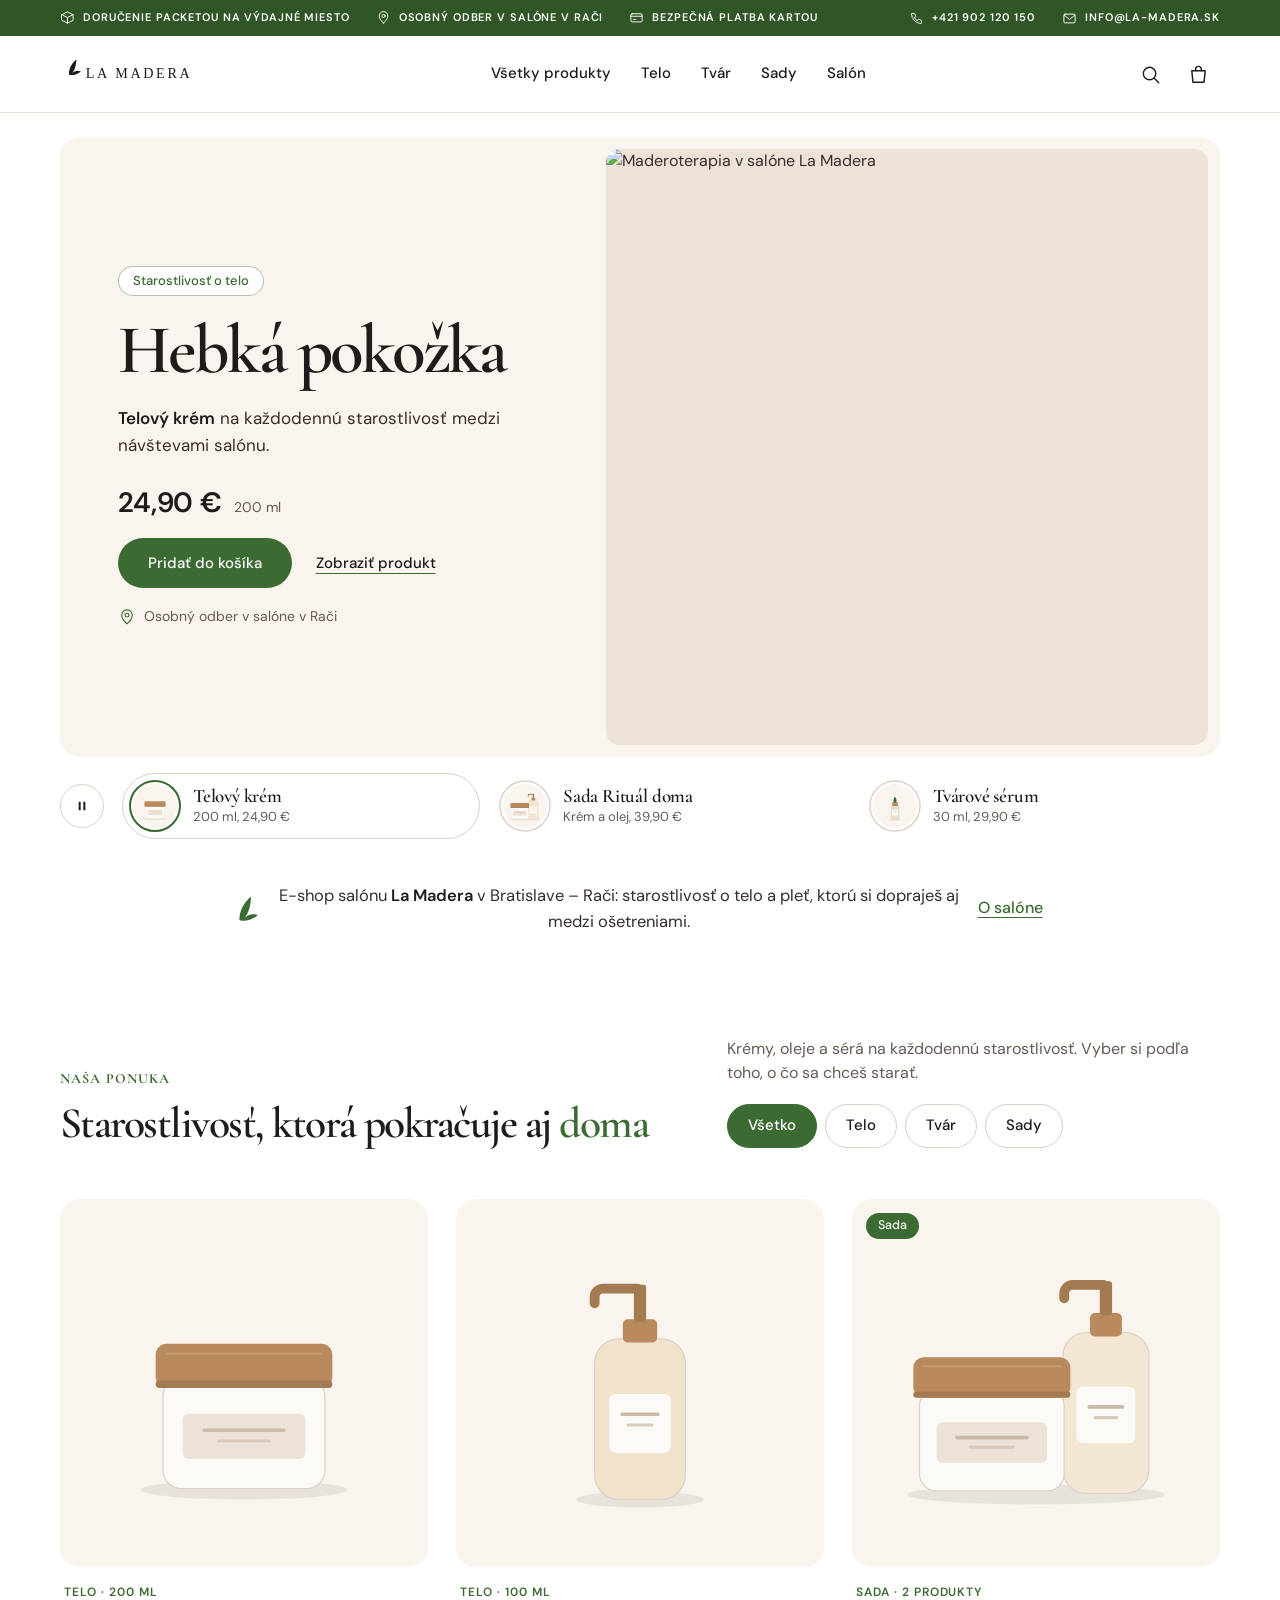
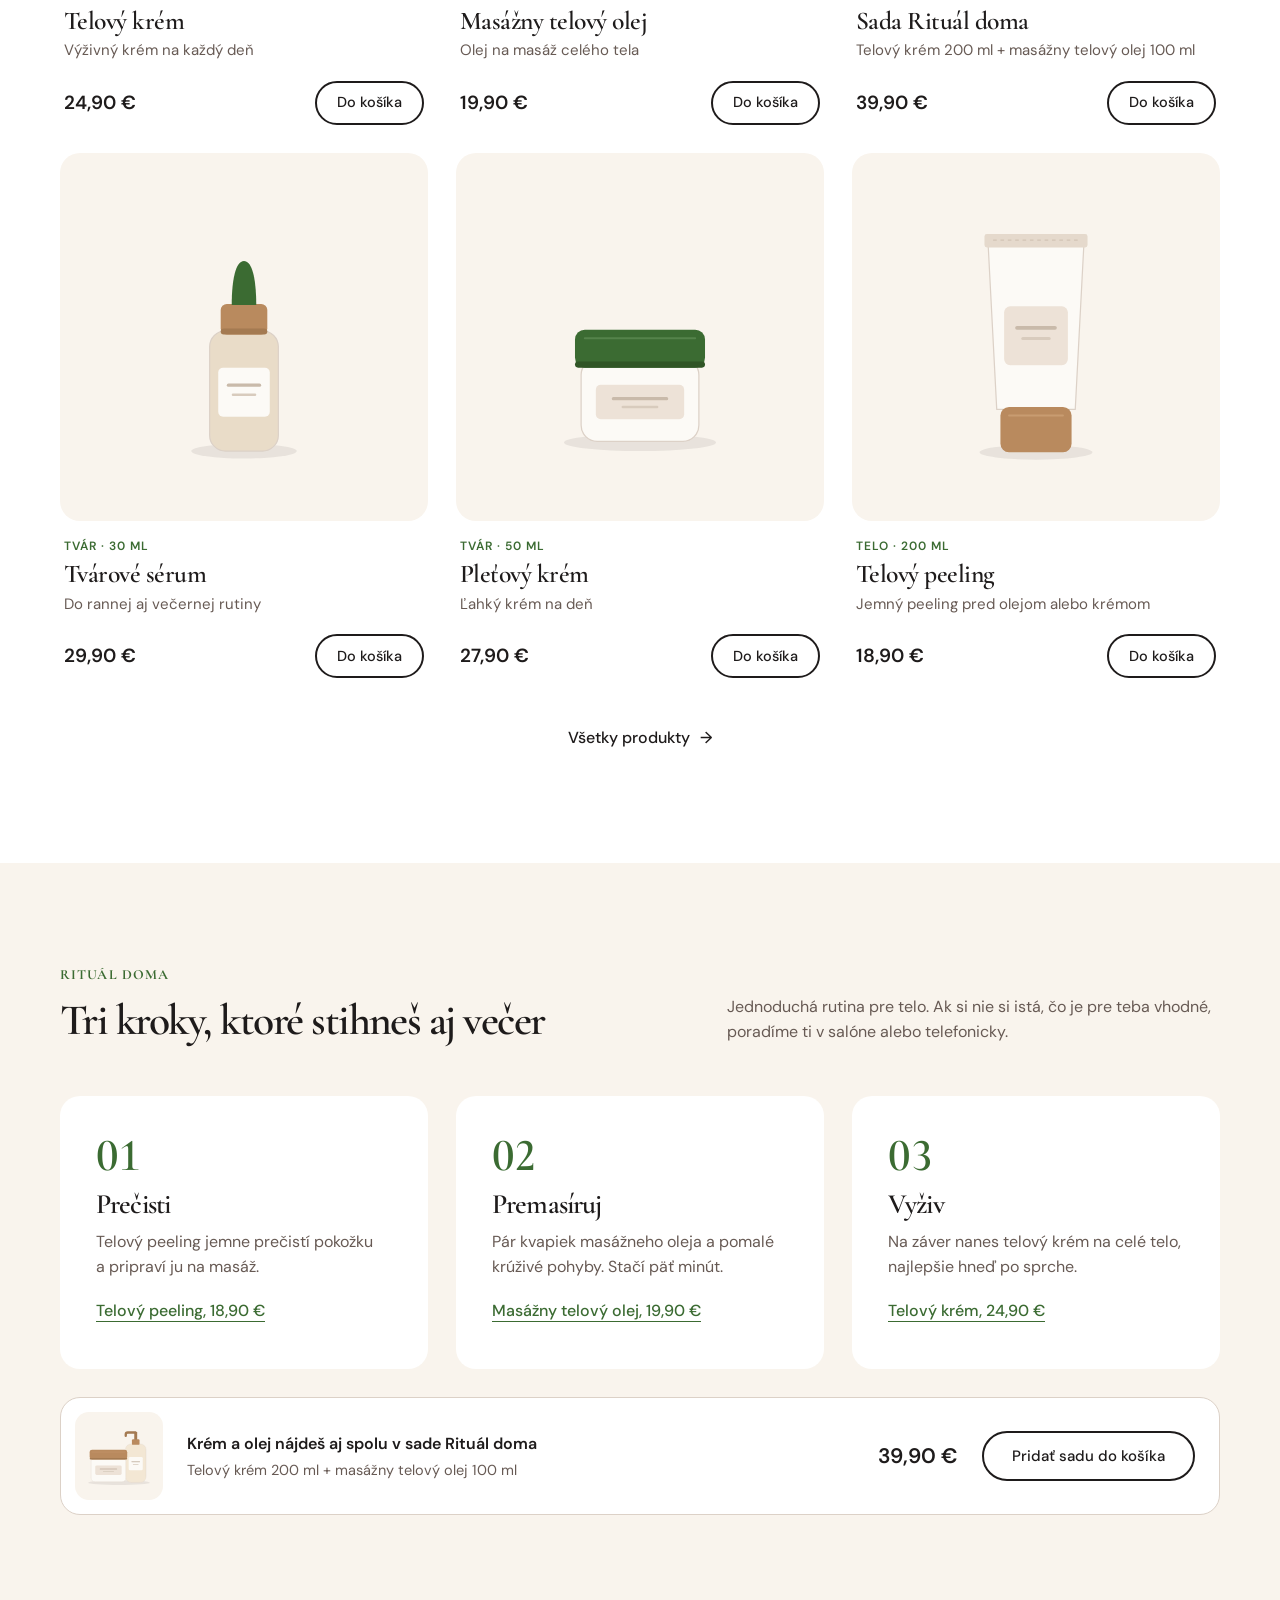
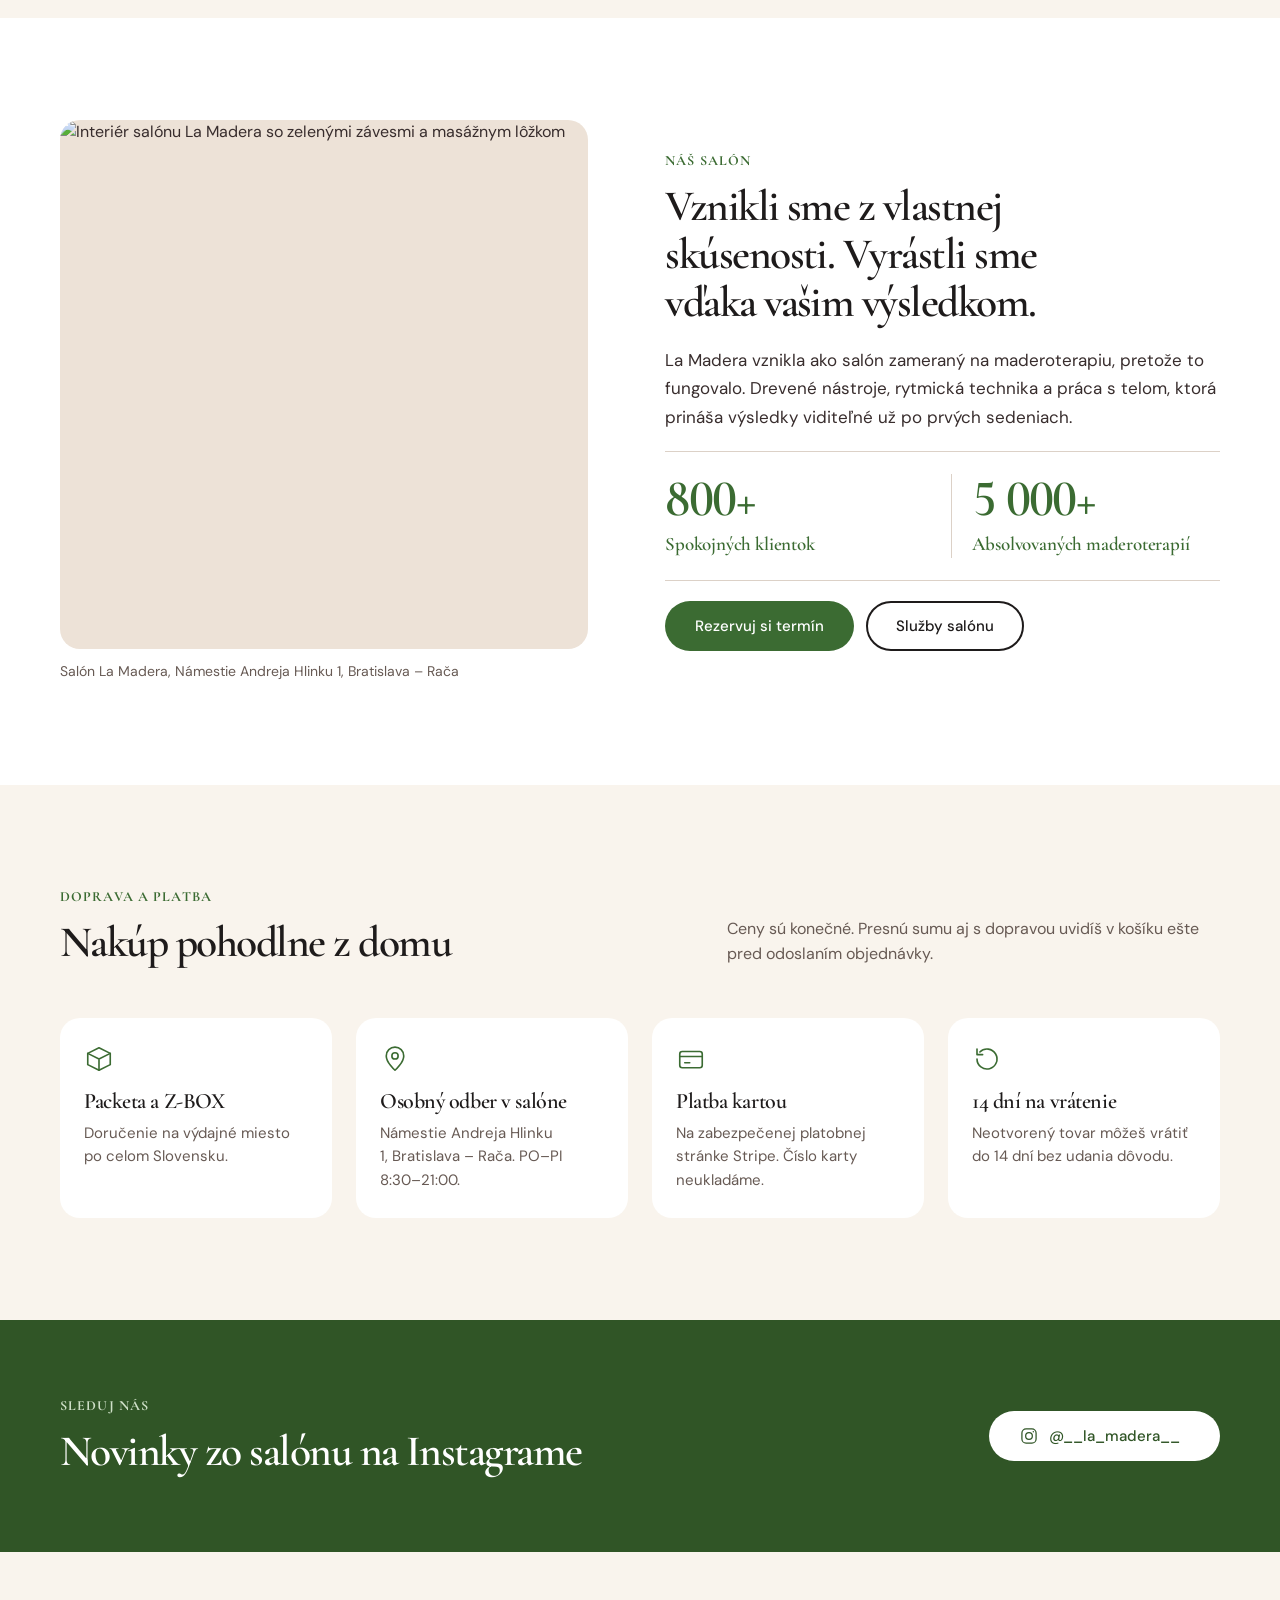
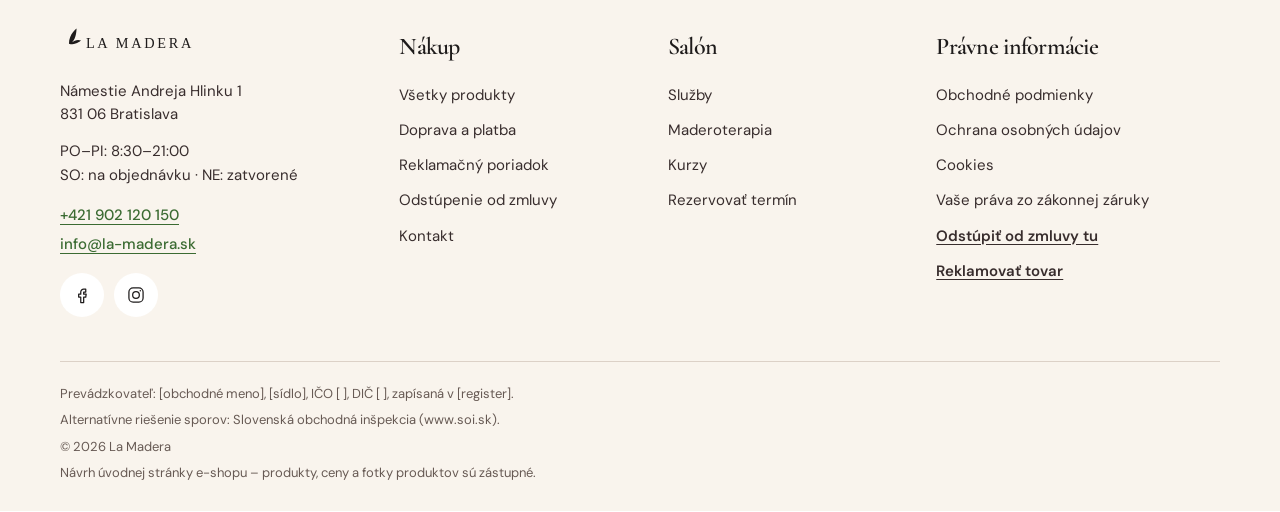
==== index.html @ 8e18f00e "Pridat homepage e-shopu (HTML/CSS/JS)" ====
<!doctype html>
<html lang="sk">
<head>
<meta charset="utf-8">
<meta name="viewport" content="width=device-width, initial-scale=1">
<meta name="robots" content="noindex, nofollow">
<title>La Madera – e-shop salónu v Bratislave – Rači</title>
<meta name="description" content="Krémy a starostlivosť o telo a pleť z e-shopu salónu La Madera v Bratislave – Rači.">
<link rel="icon" href="https://la-madera.sk/wp-content/uploads/2026/05/la-madera-favicon.svg" type="image/svg+xml">
<link rel="preconnect" href="https://fonts.googleapis.com">
<link rel="preconnect" href="https://fonts.gstatic.com" crossorigin>
<link rel="stylesheet" href="https://fonts.googleapis.com/css2?family=Cormorant+Garamond:wght@500;600;700&family=DM+Sans:opsz,wght@9..40,400;9..40,500;9..40,600&display=swap">
<link rel="stylesheet" href="assets/styles.css">
</head>
<!--
  Návrh úvodnej stránky e-shopu La Madera (Darwon, 10/2026). Statické HTML, CSS a JS, nič sa nikam neodosiela.
  Pri preklopení do Next.js (darwon-storefront, apps/lamadera) pôjde z administrácie:
  - produkty, ceny, objemy, fotky a kategórie: [data-product] = slug produktu, [data-cat] = kategória
  - kontakty, hodiny, sociálne siete a údaje predajcu v pätičke: nastavenia obchodu
  - texty a fotky slidera, pásu dôvery, rituálu a salónu: texts.ts (Texty a fotky)
  [data-note] = poznámka k neovereným údajom; pred spustením naostro ich musí potvrdiť klientka.
-->
<body>
<a class="skip" href="#obsah">Preskočiť na obsah</a>

<div class="service">
  <div class="wrap service__in">
    <ul class="service__list" aria-label="Doprava a platba" data-note="Doprava a platby podľa štandardu platformy (Packeta, osobný odber, Stripe) – potvrdiť s klientkou.">
      <li><svg viewBox="0 0 24 24" aria-hidden="true"><path d="M3 7.5 12 3l9 4.5v9L12 21l-9-4.5z"/><path d="M3 7.5 12 12l9-4.5M12 12v9"/></svg>Doručenie Packetou na výdajné miesto</li>
      <li><svg viewBox="0 0 24 24" aria-hidden="true"><path d="M12 21s-7-6.2-7-11.5a7 7 0 0 1 14 0C19 14.8 12 21 12 21z"/><circle cx="12" cy="9.5" r="2.5"/></svg>Osobný odber v salóne v Rači</li>
      <li><svg viewBox="0 0 24 24" aria-hidden="true"><rect x="3" y="6" width="18" height="13" rx="2"/><path d="M3 10h18M7 15h4"/></svg>Bezpečná platba kartou</li>
    </ul>
    <p class="service__contact">
      <a href="tel:+421902120150"><svg viewBox="0 0 24 24" aria-hidden="true"><path d="M5 4h4l2 5-2.5 1.5a11 11 0 0 0 5 5L15 13l5 2v4a1 1 0 0 1-1 1A16 16 0 0 1 4 5a1 1 0 0 1 1-1z"/></svg>+421 902 120 150</a>
      <a href="mailto:info@la-madera.sk"><svg viewBox="0 0 24 24" aria-hidden="true"><rect x="3" y="5" width="18" height="14" rx="2"/><path d="m3.5 6.5 8.5 7 8.5-7"/></svg>info@la-madera.sk</a>
    </p>
  </div>
</div>

<header class="header">
  <div class="wrap header__in">
    <button class="icon-btn menu-btn" type="button" aria-expanded="false" aria-controls="menu" data-menu-open>
      <svg viewBox="0 0 24 24" aria-hidden="true"><path d="M3 7h18M3 12h18M3 17h12"/></svg>
      <span class="sr">Menu</span>
    </button>
    <a class="logo" href="index.html" aria-label="La Madera – úvod e-shopu">
      <svg viewBox="0 0 380 70" aria-hidden="true"><path transform="translate(20 35)" d="M0,0 C0,-22 17,-34 17,-34 C17,-34 17,-12 7,-3 C12,-7 19,-10 27,-7 C27,-7 14,5 0,0 Z"/><text x="58" y="44">LA MADERA</text></svg>
    </a>
    <nav class="nav" aria-label="Hlavná navigácia">
      <a href="#kolekcia" data-goto="all">Všetky produkty</a>
      <a href="#kolekcia" data-goto="telo">Telo</a>
      <a href="#kolekcia" data-goto="tvar">Tvár</a>
      <a href="#kolekcia" data-goto="sady">Sady</a>
      <a href="#salon">Salón</a>
    </nav>
    <div class="header__tools">
      <button class="icon-btn" type="button" aria-controls="hladat" aria-expanded="false" data-search-open>
        <svg viewBox="0 0 24 24" aria-hidden="true"><circle cx="11" cy="11" r="6.5"/><path d="m16 16 4.5 4.5"/></svg>
        <span class="sr">Hľadať</span>
      </button>
      <a class="icon-btn cart-btn" href="#kosik" aria-label="Košík, 0 produktov" data-cart-link>
        <svg viewBox="0 0 24 24" aria-hidden="true"><path d="M5 8h14l-1.2 12H6.2L5 8z"/><path d="M9 8V6.5a3 3 0 0 1 6 0V8"/></svg>
        <span class="cart-count" data-cart-count hidden>0</span>
      </a>
    </div>
  </div>
</header>

<div class="drawer" id="menu" role="dialog" aria-modal="true" aria-label="Menu" hidden>
  <div class="drawer__top">
    <span class="logo logo--sm" aria-hidden="true"><svg viewBox="0 0 380 70"><path transform="translate(20 35)" d="M0,0 C0,-22 17,-34 17,-34 C17,-34 17,-12 7,-3 C12,-7 19,-10 27,-7 C27,-7 14,5 0,0 Z"/><text x="58" y="44">LA MADERA</text></svg></span>
    <button class="icon-btn" type="button" data-menu-close>
      <svg viewBox="0 0 24 24" aria-hidden="true"><path d="m6 6 12 12M18 6 6 18"/></svg>
      <span class="sr">Zavrieť menu</span>
    </button>
  </div>
  <nav aria-label="Mobilná navigácia">
    <a class="drawer__link" href="#kolekcia" data-goto="all" data-menu-close>Všetky produkty</a>
    <a class="drawer__link" href="#kolekcia" data-goto="telo" data-menu-close>Telo</a>
    <a class="drawer__link" href="#kolekcia" data-goto="tvar" data-menu-close>Tvár</a>
    <a class="drawer__link" href="#kolekcia" data-goto="sady" data-menu-close>Sady</a>
    <a class="drawer__link" href="#salon" data-menu-close>Salón La Madera</a>
    <a class="drawer__link" href="#nakup" data-menu-close>Doprava a platba</a>
  </nav>
  <p class="drawer__contact">Poradíme ti: <a class="link" href="tel:+421902120150">+421 902 120 150</a></p>
</div>

<div class="search" id="hladat" role="dialog" aria-modal="true" aria-label="Hľadať" hidden>
  <form class="wrap search__form" action="/hladat" method="get" role="search">
    <label class="sr" for="q">Hľadať produkt</label>
    <svg viewBox="0 0 24 24" aria-hidden="true"><circle cx="11" cy="11" r="6.5"/><path d="m16 16 4.5 4.5"/></svg>
    <input id="q" name="q" type="search" placeholder="Napr. telový krém" autocomplete="off" enterkeyhint="search">
    <button class="btn btn--primary" type="submit">Hľadať</button>
    <button class="icon-btn" type="button" data-search-close>
      <svg viewBox="0 0 24 24" aria-hidden="true"><path d="m6 6 12 12M18 6 6 18"/></svg>
      <span class="sr">Zavrieť vyhľadávanie</span>
    </button>
  </form>
</div>

<main id="obsah">

  <h1 class="sr">La Madera – e-shop salónu maderoterapie v Bratislave – Rači</h1>

  <!-- ÚVODNÝ SLIDER: väzba snímky na produkt z administrácie (cena, košík, odkaz); nadpis, text a fotka sa menia v Textoch a fotkách -->
  <section class="hs" aria-roledescription="carousel" aria-label="Odporúčané produkty" data-hs>
    <div class="wrap hs__wrap">
      <div class="hs__slides" aria-live="off" data-hs-slides>

        <div class="hs__slide is-active" id="hs-1" role="tabpanel" aria-roledescription="slide" aria-labelledby="hs-t1" data-hs-slide data-product="telovy-krem">
          <div class="hs__copy">
            <p class="hs__tag">Starostlivosť o telo</p>
            <h2 class="hs__title">Hebká pokožka</h2>
            <p class="hs__lead"><strong>Telový krém</strong> na každodennú starostlivosť medzi návštevami salónu.</p>
            <div class="hs__buy">
              <p class="hs__price"><span class="num">24,90&nbsp;€</span><small>200 ml</small></p>
              <button class="btn btn--primary" type="button" data-add="telovy-krem" data-name="Telový krém" data-price="24.90" data-img="assets/img/produkt-telovy-krem.svg">Pridať do košíka</button>
              <a class="hs__more" href="#kolekcia">Zobraziť produkt</a>
            </div>
            <p class="hs__note"><svg viewBox="0 0 24 24" aria-hidden="true"><path d="M12 21s-7-6.2-7-11.5a7 7 0 0 1 14 0C19 14.8 12 21 12 21z"/><circle cx="12" cy="9.5" r="2.5"/></svg>Osobný odber v salóne v Rači</p>
          </div>
          <figure class="hs__media">
            <img src="https://la-madera.sk/wp-content/uploads/2026/06/La-Madera-June-26-03-2-2-2.webp" alt="Maderoterapia v salóne La Madera" width="1920" height="1070" style="object-position:52% 50%" fetchpriority="high">
          </figure>
        </div>

        <div class="hs__slide" id="hs-2" role="tabpanel" aria-roledescription="slide" aria-labelledby="hs-t2" data-hs-slide data-product="sada-ritual-doma">
          <div class="hs__copy">
            <p class="hs__tag">Sada 2 produktov</p>
            <h2 class="hs__title">Rituál doma</h2>
            <p class="hs__lead" data-note="„Ktorú poznáš zo salónu“ platí, len ak salón tieto produkty pri ošetreniach naozaj používa – potvrdiť."><strong>Telový krém a masážny olej</strong> v&nbsp;jednej sade – starostlivosť, ktorú poznáš zo salónu.</p>
            <div class="hs__buy">
              <p class="hs__price"><span class="num">39,90&nbsp;€</span><small>krém 200 ml + olej 100 ml</small></p>
              <button class="btn btn--primary" type="button" data-add="sada-ritual-doma" data-name="Sada Rituál doma" data-price="39.90" data-img="assets/img/produkt-sada.svg">Pridať sadu do košíka</button>
              <a class="hs__more" href="#ritual">Čo je v sade</a>
            </div>
            <p class="hs__note"><svg viewBox="0 0 24 24" aria-hidden="true"><path d="M3 7.5 12 3l9 4.5v9L12 21l-9-4.5z"/><path d="M3 7.5 12 12l9-4.5M12 12v9"/></svg>Doručenie Packetou na výdajné miesto</p>
          </div>
          <figure class="hs__media">
            <img src="https://la-madera.sk/wp-content/uploads/2026/05/maderoterapia.jpg" alt="Drevené nástroje na maderoterapiu" width="830" height="500" style="object-position:30% 50%" loading="lazy">
          </figure>
        </div>

        <div class="hs__slide" id="hs-3" role="tabpanel" aria-roledescription="slide" aria-labelledby="hs-t3" data-hs-slide data-product="tvarove-serum">
          <div class="hs__copy">
            <p class="hs__tag">Starostlivosť o pleť</p>
            <h2 class="hs__title">Chvíľka pre pleť</h2>
            <p class="hs__lead"><strong>Tvárové sérum</strong> do rannej aj večernej rutiny – pokračovanie tvárových masáží doma.</p>
            <div class="hs__buy">
              <p class="hs__price"><span class="num">29,90&nbsp;€</span><small>30 ml</small></p>
              <button class="btn btn--primary" type="button" data-add="tvarove-serum" data-name="Tvárové sérum" data-price="29.90" data-img="assets/img/produkt-serum.svg">Pridať do košíka</button>
              <a class="hs__more" href="#kolekcia">Zobraziť produkt</a>
            </div>
            <p class="hs__note"><svg viewBox="0 0 24 24" aria-hidden="true"><path d="M12 21s-7-6.2-7-11.5a7 7 0 0 1 14 0C19 14.8 12 21 12 21z"/><circle cx="12" cy="9.5" r="2.5"/></svg>Osobný odber v salóne v Rači</p>
          </div>
          <figure class="hs__media">
            <img src="https://la-madera.sk/wp-content/uploads/2026/05/tvarove.jpg" alt="Tvárová masáž v salóne La Madera" width="830" height="500" style="object-position:62% 28%" loading="lazy">
          </figure>
        </div>

      </div>

      <div class="hs__bar">
        <button class="hs__toggle" type="button" aria-label="Pozastaviť prepínanie" data-hs-toggle>
          <svg class="i-pause" viewBox="0 0 24 24" aria-hidden="true"><rect x="7" y="5.5" width="3" height="13" rx=".6"/><rect x="14" y="5.5" width="3" height="13" rx=".6"/></svg>
          <svg class="i-play" viewBox="0 0 24 24" aria-hidden="true"><path d="M8 5.5v13l10.5-6.5z"/></svg>
        </button>
        <div class="hs__tabs" role="tablist" aria-label="Vyber produkt">
          <button class="hs__tab" id="hs-t1" role="tab" type="button" aria-controls="hs-1" aria-selected="true" data-hs-tab>
            <span class="hs__ring"><img src="assets/img/produkt-telovy-krem.svg" alt="" width="600" height="600"><svg viewBox="0 0 52 52" aria-hidden="true"><circle class="t" cx="26" cy="26" r="25"/><circle class="p" cx="26" cy="26" r="25" pathLength="100"/></svg></span>
            <span class="hs__tname">Telový krém</span>
            <span class="hs__tmeta">200 ml, 24,90&nbsp;€</span>
          </button>
          <button class="hs__tab" id="hs-t2" role="tab" type="button" aria-controls="hs-2" aria-selected="false" tabindex="-1" data-hs-tab>
            <span class="hs__ring"><img src="assets/img/produkt-sada.svg" alt="" width="600" height="600"><svg viewBox="0 0 52 52" aria-hidden="true"><circle class="t" cx="26" cy="26" r="25"/><circle class="p" cx="26" cy="26" r="25" pathLength="100"/></svg></span>
            <span class="hs__tname">Sada Rituál doma</span>
            <span class="hs__tmeta">Krém a olej, 39,90&nbsp;€</span>
          </button>
          <button class="hs__tab" id="hs-t3" role="tab" type="button" aria-controls="hs-3" aria-selected="false" tabindex="-1" data-hs-tab>
            <span class="hs__ring"><img src="assets/img/produkt-serum.svg" alt="" width="600" height="600"><svg viewBox="0 0 52 52" aria-hidden="true"><circle class="t" cx="26" cy="26" r="25"/><circle class="p" cx="26" cy="26" r="25" pathLength="100"/></svg></span>
            <span class="hs__tname">Tvárové sérum</span>
            <span class="hs__tmeta">30 ml, 29,90&nbsp;€</span>
          </button>
        </div>
      </div>
    </div>
  </section>

  <!-- PÁS DÔVERY -->
  <section class="trust" aria-label="Kto stojí za e-shopom">
    <div class="wrap trust__in">
      <svg class="trust__leaf" viewBox="-2 -38 32 44" aria-hidden="true"><path d="M0,0 C0,-22 17,-34 17,-34 C17,-34 17,-12 7,-3 C12,-7 19,-10 27,-7 C27,-7 14,5 0,0 Z"/></svg>
      <p>E-shop salónu <strong>La Madera</strong> v&nbsp;Bratislave – Rači: starostlivosť o&nbsp;telo a&nbsp;pleť, ktorú si dopraješ aj medzi ošetreniami.</p>
      <a class="link" href="#salon">O salóne</a>
    </div>
  </section>

  <!-- PONUKA: produkty z administrácie (do 30 produktov všetky naraz), čipy filtrujú ten istý zoznam -->
  <section class="section" id="kolekcia" aria-labelledby="kolekcia-h">
    <div class="wrap">
      <div class="section__head">
        <div>
          <p class="eyebrow">Naša ponuka</p>
          <h2 class="h2" id="kolekcia-h">Starostlivosť, ktorá pokračuje aj&nbsp;<span class="accent">doma</span></h2>
        </div>
        <div class="section__aside">
          <p class="muted">Krémy, oleje a&nbsp;sérá na každodennú starostlivosť. Vyber si podľa toho, o&nbsp;čo sa chceš starať.</p>
          <div class="chips" role="group" aria-label="Zobraziť produkty">
            <button type="button" aria-pressed="true" data-chip="all">Všetko</button>
            <button type="button" aria-pressed="false" data-chip="telo">Telo</button>
            <button type="button" aria-pressed="false" data-chip="tvar">Tvár</button>
            <button type="button" aria-pressed="false" data-chip="sady">Sady</button>
          </div>
        </div>
      </div>

      <ul class="shelf" data-note="Všetky produkty, objemy, ceny a fotky sú zástupné – nahradia sa produktmi z administrácie.">
        <li class="pcard" data-cat="telo" data-product="telovy-krem">
          <div class="pcard__img"><img src="assets/img/produkt-telovy-krem.svg" alt="" width="600" height="600" loading="lazy"></div>
          <div class="pcard__body">
            <p class="pcard__cat">Telo · 200 ml</p>
            <h3 class="pcard__name"><a class="pcard__link" href="#kolekcia">Telový krém</a></h3>
            <p class="pcard__type">Výživný krém na každý deň</p>
            <div class="pcard__foot">
              <p class="pcard__price num">24,90&nbsp;€</p>
              <button class="pcard__add" type="button" data-add="telovy-krem" data-name="Telový krém" data-price="24.90" data-img="assets/img/produkt-telovy-krem.svg">Do košíka<span class="sr">: Telový krém</span></button>
            </div>
          </div>
        </li>
        <li class="pcard" data-cat="telo" data-product="masazny-olej">
          <div class="pcard__img"><img src="assets/img/produkt-olej.svg" alt="" width="600" height="600" loading="lazy"></div>
          <div class="pcard__body">
            <p class="pcard__cat">Telo · 100 ml</p>
            <h3 class="pcard__name"><a class="pcard__link" href="#kolekcia">Masážny telový olej</a></h3>
            <p class="pcard__type">Olej na masáž celého tela</p>
            <div class="pcard__foot">
              <p class="pcard__price num">19,90&nbsp;€</p>
              <button class="pcard__add" type="button" data-add="masazny-olej" data-name="Masážny telový olej" data-price="19.90" data-img="assets/img/produkt-olej.svg">Do košíka<span class="sr">: Masážny telový olej</span></button>
            </div>
          </div>
        </li>
        <li class="pcard" data-cat="sady" data-product="sada-ritual-doma">
          <span class="pcard__tag">Sada</span>
          <div class="pcard__img"><img src="assets/img/produkt-sada.svg" alt="" width="600" height="600" loading="lazy"></div>
          <div class="pcard__body">
            <p class="pcard__cat">Sada · 2 produkty</p>
            <h3 class="pcard__name"><a class="pcard__link" href="#ritual">Sada Rituál doma</a></h3>
            <p class="pcard__type">Telový krém 200 ml + masážny telový olej 100 ml</p>
            <div class="pcard__foot">
              <p class="pcard__price num">39,90&nbsp;€</p>
              <button class="pcard__add" type="button" data-add="sada-ritual-doma" data-name="Sada Rituál doma" data-price="39.90" data-img="assets/img/produkt-sada.svg">Do košíka<span class="sr">: Sada Rituál doma</span></button>
            </div>
          </div>
        </li>
        <li class="pcard" data-cat="tvar" data-product="tvarove-serum">
          <div class="pcard__img"><img src="assets/img/produkt-serum.svg" alt="" width="600" height="600" loading="lazy"></div>
          <div class="pcard__body">
            <p class="pcard__cat">Tvár · 30 ml</p>
            <h3 class="pcard__name"><a class="pcard__link" href="#kolekcia">Tvárové sérum</a></h3>
            <p class="pcard__type">Do rannej aj večernej rutiny</p>
            <div class="pcard__foot">
              <p class="pcard__price num">29,90&nbsp;€</p>
              <button class="pcard__add" type="button" data-add="tvarove-serum" data-name="Tvárové sérum" data-price="29.90" data-img="assets/img/produkt-serum.svg">Do košíka<span class="sr">: Tvárové sérum</span></button>
            </div>
          </div>
        </li>
        <li class="pcard" data-cat="tvar" data-product="pletovy-krem">
          <div class="pcard__img"><img src="assets/img/produkt-pletovy-krem.svg" alt="" width="600" height="600" loading="lazy"></div>
          <div class="pcard__body">
            <p class="pcard__cat">Tvár · 50 ml</p>
            <h3 class="pcard__name"><a class="pcard__link" href="#kolekcia">Pleťový krém</a></h3>
            <p class="pcard__type">Ľahký krém na deň</p>
            <div class="pcard__foot">
              <p class="pcard__price num">27,90&nbsp;€</p>
              <button class="pcard__add" type="button" data-add="pletovy-krem" data-name="Pleťový krém" data-price="27.90" data-img="assets/img/produkt-pletovy-krem.svg">Do košíka<span class="sr">: Pleťový krém</span></button>
            </div>
          </div>
        </li>
        <li class="pcard" data-cat="telo" data-product="telovy-peeling">
          <div class="pcard__img"><img src="assets/img/produkt-peeling.svg" alt="" width="600" height="600" loading="lazy"></div>
          <div class="pcard__body">
            <p class="pcard__cat">Telo · 200 ml</p>
            <h3 class="pcard__name"><a class="pcard__link" href="#kolekcia">Telový peeling</a></h3>
            <p class="pcard__type">Jemný peeling pred olejom alebo krémom</p>
            <div class="pcard__foot">
              <p class="pcard__price num">18,90&nbsp;€</p>
              <button class="pcard__add" type="button" data-add="telovy-peeling" data-name="Telový peeling" data-price="18.90" data-img="assets/img/produkt-peeling.svg">Do košíka<span class="sr">: Telový peeling</span></button>
            </div>
          </div>
        </li>
      </ul>
      <p class="sr" role="status" data-chip-status></p>

      <p class="shelf__all"><a class="arrow-link" href="#kolekcia" data-goto="all">Všetky produkty <span aria-hidden="true">→</span></a></p>
    </div>
  </section>

  <!-- RITUÁL DOMA: logika rutiny pre cross-sell (UX pravidlá §11) -->
  <section class="section section--cream" id="ritual" aria-labelledby="ritual-h">
    <div class="wrap">
      <div class="section__head">
        <div>
          <p class="eyebrow">Rituál doma</p>
          <h2 class="h2" id="ritual-h">Tri kroky, ktoré stihneš aj&nbsp;večer</h2>
        </div>
        <p class="muted section__aside" data-note="Postup je všeobecný návrh – znenie a poradie potvrdí salón.">Jednoduchá rutina pre telo. Ak si nie si istá, čo je pre teba vhodné, poradíme ti v&nbsp;salóne alebo telefonicky.</p>
      </div>
      <ol class="steps">
        <li class="step">
          <span class="step__n num" aria-hidden="true">01</span>
          <h3 class="step__title">Prečisti</h3>
          <p>Telový peeling jemne prečistí pokožku a&nbsp;pripraví ju na masáž.</p>
          <a class="step__link" href="#kolekcia" data-goto="telo">Telový peeling, 18,90&nbsp;€</a>
        </li>
        <li class="step">
          <span class="step__n num" aria-hidden="true">02</span>
          <h3 class="step__title">Premasíruj</h3>
          <p>Pár kvapiek masážneho oleja a&nbsp;pomalé krúživé pohyby. Stačí päť minút.</p>
          <a class="step__link" href="#kolekcia" data-goto="telo">Masážny telový olej, 19,90&nbsp;€</a>
        </li>
        <li class="step">
          <span class="step__n num" aria-hidden="true">03</span>
          <h3 class="step__title">Vyživ</h3>
          <p>Na záver nanes telový krém na celé telo, najlepšie hneď po sprche.</p>
          <a class="step__link" href="#kolekcia" data-goto="telo">Telový krém, 24,90&nbsp;€</a>
        </li>
      </ol>
      <div class="bundle">
        <img src="assets/img/produkt-sada.svg" alt="" width="600" height="600" loading="lazy">
        <p><strong>Krém a&nbsp;olej nájdeš aj spolu v&nbsp;sade Rituál doma</strong><span class="muted">Telový krém 200 ml + masážny telový olej 100 ml</span></p>
        <p class="bundle__price num">39,90&nbsp;€</p>
        <button class="btn btn--outline" type="button" data-add="sada-ritual-doma" data-name="Sada Rituál doma" data-price="39.90" data-img="assets/img/produkt-sada.svg">Pridať sadu do košíka</button>
      </div>
    </div>
  </section>

  <!-- SALÓN: skutočné fotky a texty z la-madera.sk -->
  <section class="section" id="salon" aria-labelledby="salon-h">
    <div class="wrap salon">
      <figure class="salon__img">
        <img src="https://la-madera.sk/wp-content/uploads/2026/06/La-Madera-June-26-09-2-2.webp" alt="Interiér salónu La Madera so zelenými závesmi a masážnym lôžkom" width="800" height="800" loading="lazy">
        <figcaption>Salón La Madera, Námestie Andreja Hlinku 1, Bratislava – Rača</figcaption>
      </figure>
      <div class="salon__txt">
        <p class="eyebrow">Náš salón</p>
        <h2 class="h2" id="salon-h">Vznikli sme z&nbsp;vlastnej skúsenosti. Vyrástli sme vďaka vašim výsledkom.</h2>
        <p class="lead">La Madera vznikla ako salón zameraný na maderoterapiu, pretože to fungovalo. Drevené nástroje, rytmická technika a&nbsp;práca s&nbsp;telom, ktorá prináša výsledky viditeľné už po prvých sedeniach.</p>
        <dl class="stats" data-note="Čísla z la-madera.sk (10/2026) – pred spustením potvrdiť.">
          <div><dt>Spokojných klientok</dt><dd class="num">800+</dd></div>
          <div><dt>Absolvovaných maderoterapií</dt><dd class="num">5&nbsp;000+</dd></div>
        </dl>
        <div class="salon__cta">
          <a class="btn btn--primary" href="https://services.bookio.com/la-madera/widget?lang=sk" rel="noopener" target="_blank">Rezervuj si termín<span class="sr"> (otvorí sa v novom okne)</span></a>
          <a class="btn btn--outline" href="https://la-madera.sk/sluzby">Služby salónu</a>
        </div>
      </div>
    </div>
  </section>

  <!-- DOPRAVA A PLATBA: spôsoby a ceny v košíku a pokladni idú z administrácie -->
  <section class="section section--cream" id="nakup" aria-labelledby="nakup-h">
    <div class="wrap">
      <div class="section__head">
        <div>
          <p class="eyebrow">Doprava a platba</p>
          <h2 class="h2" id="nakup-h">Nakúp pohodlne z&nbsp;domu</h2>
        </div>
        <p class="muted section__aside">Ceny sú konečné. Presnú sumu aj s&nbsp;dopravou uvidíš v&nbsp;košíku ešte pred odoslaním objednávky.</p>
      </div>
      <ul class="buyinfo" data-note="Spôsoby dopravy a platby potvrdiť s klientkou; ceny dopravy doplniť z administrácie.">
        <li>
          <svg viewBox="0 0 24 24" aria-hidden="true"><path d="M3 7.5 12 3l9 4.5v9L12 21l-9-4.5z"/><path d="M3 7.5 12 12l9-4.5M12 12v9"/></svg>
          <strong>Packeta a&nbsp;Z-BOX</strong>
          <span>Doručenie na výdajné miesto po celom Slovensku.</span>
        </li>
        <li>
          <svg viewBox="0 0 24 24" aria-hidden="true"><path d="M12 21s-7-6.2-7-11.5a7 7 0 0 1 14 0C19 14.8 12 21 12 21z"/><circle cx="12" cy="9.5" r="2.5"/></svg>
          <strong>Osobný odber v&nbsp;salóne</strong>
          <span>Námestie Andreja Hlinku 1, Bratislava – Rača. PO–PI 8:30–21:00.</span>
        </li>
        <li>
          <svg viewBox="0 0 24 24" aria-hidden="true"><rect x="3" y="6" width="18" height="13" rx="2"/><path d="M3 10h18M7 15h4"/></svg>
          <strong>Platba kartou</strong>
          <span>Na zabezpečenej platobnej stránke Stripe. Číslo karty neukladáme.</span>
        </li>
        <li>
          <svg viewBox="0 0 24 24" aria-hidden="true"><path d="M4 12a8 8 0 1 0 2.3-5.6M4 4v4.5h4.5"/></svg>
          <strong>14 dní na vrátenie</strong>
          <span>Neotvorený tovar môžeš vrátiť do 14 dní bez udania dôvodu.</span>
        </li>
      </ul>
    </div>
  </section>

  <!-- INSTAGRAM: odkaz z administrácie (sociálne siete) -->
  <section class="ig" aria-labelledby="ig-h">
    <div class="wrap ig__in">
      <div>
        <p class="eyebrow eyebrow--light">Sleduj nás</p>
        <h2 class="h2" id="ig-h">Novinky zo salónu na Instagrame</h2>
      </div>
      <a class="btn btn--light" href="https://www.instagram.com/__la_madera__" rel="noopener" target="_blank">
        <svg viewBox="0 0 24 24" aria-hidden="true"><rect x="3.5" y="3.5" width="17" height="17" rx="5"/><circle cx="12" cy="12" r="4"/><circle cx="17.2" cy="6.8" r=".9" fill="currentColor" stroke="none"/></svg>
        @__la_madera__<span class="sr"> (otvorí sa v novom okne)</span>
      </a>
    </div>
  </section>

</main>

<footer class="footer">
  <div class="wrap">
    <div class="footer__grid">
      <div class="footer__brand">
        <a class="logo" href="index.html" aria-label="La Madera – úvod e-shopu"><svg viewBox="0 0 380 70" aria-hidden="true"><path transform="translate(20 35)" d="M0,0 C0,-22 17,-34 17,-34 C17,-34 17,-12 7,-3 C12,-7 19,-10 27,-7 C27,-7 14,5 0,0 Z"/><text x="58" y="44">LA MADERA</text></svg></a>
        <p>Námestie Andreja Hlinku 1<br>831 06 Bratislava</p>
        <p>PO–PI: 8:30–21:00<br>SO: na objednávku · NE: zatvorené</p>
        <p><a class="link" href="tel:+421902120150">+421 902 120 150</a><br><a class="link" href="mailto:info@la-madera.sk">info@la-madera.sk</a></p>
        <p class="social">
          <a href="https://www.facebook.com/p/La-Madera-miluj-%C4%8Do-pre-seba-rob%C3%AD%C5%A1-61559010370004/" rel="noopener" target="_blank"><svg viewBox="0 0 24 24" aria-hidden="true"><path d="M14 8.5h2.5V5H14a3.5 3.5 0 0 0-3.5 3.5V11H8v3.5h2.5V21H14v-6.5h2.5L17 11h-3V9a.5.5 0 0 1 .5-.5z"/></svg><span class="sr">Facebook (otvorí sa v novom okne)</span></a>
          <a href="https://www.instagram.com/__la_madera__" rel="noopener" target="_blank"><svg viewBox="0 0 24 24" aria-hidden="true"><rect x="3.5" y="3.5" width="17" height="17" rx="5"/><circle cx="12" cy="12" r="4"/><circle cx="17.2" cy="6.8" r=".9" fill="currentColor" stroke="none"/></svg><span class="sr">Instagram (otvorí sa v novom okne)</span></a>
        </p>
      </div>
      <div>
        <h2 class="footer__h">Nákup</h2>
        <ul>
          <li><a href="#kolekcia" data-goto="all">Všetky produkty</a></li>
          <li><a href="#nakup">Doprava a platba</a></li>
          <li><a href="/reklamacie">Reklamačný poriadok</a></li>
          <li><a href="/odstupenie-od-zmluvy">Odstúpenie od zmluvy</a></li>
          <li><a href="/kontakt">Kontakt</a></li>
        </ul>
      </div>
      <div>
        <h2 class="footer__h">Salón</h2>
        <ul>
          <li><a href="https://la-madera.sk/sluzby">Služby</a></li>
          <li><a href="https://la-madera.sk/maderoterapia">Maderoterapia</a></li>
          <li><a href="https://la-madera.sk/kurzy">Kurzy</a></li>
          <li><a href="https://services.bookio.com/la-madera/widget?lang=sk" rel="noopener" target="_blank">Rezervovať termín<span class="sr"> (otvorí sa v novom okne)</span></a></li>
        </ul>
      </div>
      <div>
        <h2 class="footer__h">Právne informácie</h2>
        <ul>
          <li><a href="/obchodne-podmienky">Obchodné podmienky</a></li>
          <li><a href="/ochrana-osobnych-udajov">Ochrana osobných údajov</a></li>
          <li><a href="/cookies">Cookies</a></li>
          <li><a href="/zakonna-zaruka">Vaše práva zo zákonnej záruky</a></li>
          <li><a class="footer__strong" href="/odstupit">Odstúpiť od zmluvy tu</a></li>
          <li><a class="footer__strong" href="/reklamovat">Reklamovať tovar</a></li>
        </ul>
      </div>
    </div>
    <div class="footer__legal">
      <p data-note="Údaje predajcu idú z administrácie (operatorLine). Na la-madera.sk nie sú uvedené – doplniť a overiť v ORSR, FinState a VIES (platiteľ DPH?).">Prevádzkovateľ: [obchodné meno], [sídlo], IČO [ ], DIČ [ ], zapísaná v [register].</p>
      <p>Alternatívne riešenie sporov: Slovenská obchodná inšpekcia (www.soi.sk).</p>
      <p>© 2026 La Madera</p>
      <p>Návrh úvodnej stránky e-shopu – produkty, ceny a fotky produktov sú zástupné.</p>
    </div>
  </div>
</footer>

<aside class="added" aria-labelledby="added-h" data-added hidden>
  <div class="added__head">
    <h2 id="added-h"><svg viewBox="0 0 24 24" aria-hidden="true"><path d="m5 12.5 4.5 4.5L19 7.5"/></svg>Pridané do košíka</h2>
    <button class="icon-btn" type="button" data-added-close>
      <svg viewBox="0 0 24 24" aria-hidden="true"><path d="m6 6 12 12M18 6 6 18"/></svg>
      <span class="sr">Zavrieť</span>
    </button>
  </div>
  <div class="added__item">
    <img src="assets/img/produkt-telovy-krem.svg" alt="" width="600" height="600" data-added-img>
    <div>
      <p class="added__name" data-added-name></p>
      <p class="added__meta num"><span data-added-qty></span> · <span data-added-price></span></p>
    </div>
  </div>
  <p class="added__sum">Medzisúčet v košíku <strong class="num" data-added-sum></strong></p>
  <div class="added__actions">
    <a class="btn btn--primary" href="#kosik">Do košíka</a>
    <button class="btn btn--outline" type="button" data-added-close>Pokračovať v nákupe</button>
  </div>
</aside>
<p class="sr" role="status" aria-live="polite" data-cart-status></p>

<script src="assets/main.js"></script>
</body>
</html>
---- assets/styles.css ----
/* La Madera – úvodná stránka e-shopu (Darwon, 10/2026)
   Vizuál prevzatý z prezentačného webu la-madera.sk: lesná zelená, krémová a béžová, Cormorant Garamond
   v nadpisoch, DM Sans v texte, zaoblené fotky a tlačidlá ako pilulky. Bez kurzívy. */

:root {
  --green: #3B6B32;
  --green-dark: #305526;
  --green-tint: #EEF3EA;
  --ink: #1E1B1B;
  --text: #382D2D;
  --text-soft: #675A54;
  --cream: #F9F4ED;
  --beige: #EDE2D7;
  --line: #DCD1C7;
  --line-soft: #E9E0D6;
  --white: #FFFFFF;
  --wood: #B98A5E;
  --serif: "Cormorant Garamond", Georgia, "Times New Roman", serif;
  --sans: "DM Sans", system-ui, -apple-system, "Segoe UI", sans-serif;
  --wrap: 1240px;
  --gutter: clamp(16px, 4vw, 40px);
  --radius: 20px;
  --radius-sm: 14px;
  --pill: 30px;
  --header-h: 76px;
  --ease: cubic-bezier(.2, .7, .3, 1);
  --shadow: 0 18px 40px -24px rgba(56, 45, 45, .35);
}

*, *::before, *::after { box-sizing: border-box; }
html { -webkit-text-size-adjust: 100%; scroll-behavior: smooth; scroll-padding-top: calc(var(--header-h) + 16px); }
@media (prefers-reduced-motion: reduce) {
  html { scroll-behavior: auto; }
  *, *::before, *::after { transition: none !important; animation: none !important; }
}
body {
  margin: 0;
  background: var(--white);
  color: var(--text);
  font-family: var(--sans);
  font-size: 16px;
  line-height: 1.55;
  -webkit-font-smoothing: antialiased;
}
img, svg { display: block; max-width: 100%; }
img { height: auto; }
h1, h2, h3, p, ul, ol, dl, dd, figure { margin: 0; }
ul, ol { padding: 0; list-style: none; }
a { color: inherit; }
button { font: inherit; color: inherit; }
em, i, cite, address { font-style: normal; }
[hidden] { display: none !important; }
:focus-visible { outline: 2px solid var(--green); outline-offset: 3px; }
.sr { position: absolute; width: 1px; height: 1px; overflow: hidden; clip: rect(0 0 0 0); clip-path: inset(50%); white-space: nowrap; }
.skip { position: absolute; left: 12px; top: -60px; z-index: 100; padding: 10px 18px; border-radius: var(--pill); background: var(--ink); color: var(--white); text-decoration: none; }
.skip:focus { top: 12px; }
.wrap { width: 100%; max-width: var(--wrap); margin: 0 auto; padding: 0 var(--gutter); }
.num { font-variant-numeric: tabular-nums lining-nums; }
svg[viewBox="0 0 24 24"] { fill: none; stroke: currentColor; stroke-width: 1.5; stroke-linecap: round; stroke-linejoin: round; }

/* typografia – podľa la-madera.sk (nadpisy 600, tesné prestrkanie, popisok v Cormorant veľkými písmenami) */
.h2 { font-family: var(--serif); font-weight: 600; font-size: clamp(32px, 3.4vw, 44px); line-height: 1.1; letter-spacing: -.035em; color: var(--ink); text-wrap: balance; }
.accent { color: var(--green); }
.eyebrow { font-family: var(--serif); font-size: 14px; font-weight: 700; letter-spacing: .08em; line-height: 1.4; text-transform: uppercase; color: var(--green); margin-bottom: 12px; }
.eyebrow--light { color: #CFE0C8; }
.lead { font-size: 17px; line-height: 1.65; text-wrap: pretty; }
.muted { color: var(--text-soft); text-wrap: pretty; }

/* tlačidlá – pilulka ako „Rezervuj si termín“ */
.btn { display: inline-flex; align-items: center; justify-content: center; gap: 10px; min-height: 50px; padding: 0 28px; border-radius: var(--pill); border: 2px solid transparent; font-size: 15px; font-weight: 500; line-height: 1.2; text-decoration: none; white-space: nowrap; cursor: pointer; transition: background-color .2s var(--ease), color .2s var(--ease), border-color .2s var(--ease); }
.btn svg { width: 20px; height: 20px; }
.btn--primary { background: var(--green); color: var(--white); }
.btn--outline { background: transparent; border-color: var(--ink); color: var(--ink); }
.btn--light { background: var(--white); color: var(--green-dark); }
@media (hover: hover) {
  .btn--primary:hover { background: var(--green-dark); }
  .btn--outline:hover { background: var(--ink); color: var(--white); }
  .btn--light:hover { background: var(--cream); }
}
.link { color: var(--green); font-weight: 500; text-decoration: underline; text-decoration-thickness: 1px; text-underline-offset: 4px; }
.link:hover { color: var(--green-dark); }
.arrow-link { display: inline-flex; align-items: center; gap: 10px; min-height: 44px; font-weight: 500; color: var(--ink); text-decoration: none; }
.arrow-link span { transition: transform .25s var(--ease); }
.arrow-link:hover span { transform: translateX(4px); }

/* horná lišta – zelená ako na la-madera.sk */
.service { background: var(--green-dark); color: var(--white); font-size: 11px; font-weight: 600; letter-spacing: .08em; text-transform: uppercase; }
.service__in { display: flex; align-items: center; justify-content: space-between; gap: 24px; min-height: 36px; }
.service__list, .service__contact { display: flex; align-items: center; gap: 26px; }
.service li, .service a { display: inline-flex; align-items: center; gap: 8px; white-space: nowrap; text-decoration: none; }
.service a { min-height: 32px; }
.service svg { width: 15px; height: 15px; flex: none; }
.service a:hover { text-decoration: underline; text-underline-offset: 3px; }
@media (max-width: 1080px) { .service__contact a:last-child { display: none; } }
@media (max-width: 900px) { .service__contact { display: none; } .service__in { justify-content: center; } .service li:nth-child(n+3) { display: none; } }
@media (max-width: 560px) { .service li:nth-child(n+2) { display: none; } .service__in { min-height: 32px; } }

/* hlavička */
.header { position: sticky; top: 0; z-index: 40; background: var(--white); border-bottom: 1px solid var(--line-soft); }
.header__in { display: grid; grid-template-columns: auto 1fr auto; align-items: center; gap: 24px; height: var(--header-h); }
.logo { display: block; color: var(--ink); text-decoration: none; }
.logo svg { width: 168px; height: auto; fill: currentColor; }
.logo text { font-family: Georgia, "Times New Roman", serif; font-size: 32px; letter-spacing: 6px; }
.logo--sm svg { width: 132px; }
.nav { display: flex; justify-content: center; gap: 30px; }
.nav a { position: relative; padding: 10px 0; font-size: 15px; font-weight: 500; color: var(--ink); text-decoration: none; }
.nav a::after { content: ""; position: absolute; left: 0; right: 0; bottom: 4px; height: 1.5px; background: var(--green); transform: scaleX(0); transform-origin: left; transition: transform .25s var(--ease); }
.nav a:hover { color: var(--green); }
.nav a:hover::after { transform: scaleX(1); }
.header__tools { display: flex; align-items: center; gap: 4px; }
.icon-btn { position: relative; display: inline-flex; align-items: center; justify-content: center; min-width: 44px; min-height: 44px; padding: 0; border: 0; border-radius: 50%; background: none; color: var(--ink); text-decoration: none; cursor: pointer; }
.icon-btn:hover { background: var(--cream); }
.icon-btn svg { width: 23px; height: 23px; }
.cart-count { position: absolute; top: 3px; right: 0; min-width: 19px; height: 19px; padding: 0 5px; border-radius: 10px; background: var(--green); color: var(--white); font-size: 11px; font-weight: 600; line-height: 19px; text-align: center; }
.menu-btn { display: none; }
@media (max-width: 1080px) { .nav { gap: 22px; } .nav a:first-child { display: none; } }
@media (max-width: 900px) {
  :root { --header-h: 62px; }
  .header__in { grid-template-columns: 1fr auto 1fr; gap: 8px; }
  .nav { display: none; }
  .menu-btn { display: inline-flex; justify-self: start; margin-left: -10px; }
  .logo { justify-self: center; }
  .logo svg { width: 138px; }
  .header__tools { justify-self: end; margin-right: -8px; }
}

/* mobilné menu */
.drawer { position: fixed; inset: 0; z-index: 60; display: flex; flex-direction: column; padding: 10px var(--gutter) 28px; background: var(--white); overflow-y: auto; }
.drawer__top { display: flex; align-items: center; justify-content: space-between; min-height: 52px; margin-bottom: 18px; }
.drawer__link { display: block; padding: 12px 0; border-bottom: 1px solid var(--line-soft); font-family: var(--serif); font-size: 30px; font-weight: 600; letter-spacing: -.02em; color: var(--ink); text-decoration: none; }
.drawer__contact { margin-top: auto; padding-top: 24px; font-size: 15px; }

/* vyhľadávanie */
.search { position: fixed; inset: 0 0 auto; z-index: 70; padding: 14px 0; background: var(--white); box-shadow: 0 20px 40px -20px rgba(30, 27, 27, .25); }
.search::after { content: ""; position: fixed; inset: 0; z-index: -1; background: rgba(30, 27, 27, .32); }
.search__form { position: relative; display: flex; align-items: center; gap: 10px; background: var(--white); }
.search__form > svg { position: absolute; left: calc(var(--gutter) + 18px); width: 20px; height: 20px; color: var(--text-soft); pointer-events: none; }
.search input { flex: 1; min-width: 0; height: 52px; padding: 0 18px 0 48px; border: 1px solid var(--line); border-radius: var(--pill); background: var(--cream); color: var(--ink); font: inherit; font-size: 16px; }
.search input:focus { outline: 2px solid var(--green); outline-offset: 1px; border-color: transparent; }
@media (max-width: 560px) { .search .btn { padding: 0 18px; } .search__form { gap: 6px; } }

/* úvodný slider – prsteň okolo náhľadu odpočítava čas do ďalšej snímky (pozastaviteľné, WCAG 2.2.2) */
.hs { padding: clamp(12px, 2vw, 24px) 0 0; --hs-photo: clamp(170px, calc(100svh - 470px), 64vw); }
.hs__wrap { position: relative; }
.hs__slides { display: grid; border-radius: var(--radius); background: var(--cream); overflow: hidden; }
.hs__slide { grid-area: 1 / 1; display: grid; grid-template-columns: minmax(0, 46fr) minmax(0, 54fr); min-height: clamp(480px, calc(100svh - 250px), 620px); opacity: 0; visibility: hidden; transition: opacity .6s var(--ease), visibility 0s linear .6s; }
.hs__slide.is-active { z-index: 1; opacity: 1; visibility: visible; transition: opacity .6s var(--ease); }
.hs__copy { display: flex; flex-direction: column; align-items: flex-start; justify-content: center; gap: 18px; padding: clamp(32px, 4.5vw, 64px); }
.hs__tag { padding: 4px 14px; border: 1px solid rgba(59, 107, 50, .4); border-radius: var(--pill); font-size: 13px; font-weight: 500; color: var(--green); background: var(--white); }
.hs__title { font-family: var(--serif); font-weight: 600; font-size: clamp(44px, 5.4vw, 76px); line-height: 1.05; letter-spacing: -.04em; color: var(--ink); text-wrap: balance; }
.hs__lead { max-width: 40ch; font-size: 17px; line-height: 1.6; text-wrap: pretty; }
.hs__lead strong { font-weight: 600; color: var(--ink); }
.hs__buy { display: flex; flex-wrap: wrap; align-items: center; gap: 14px 24px; margin-top: 4px; }
.hs__price { flex-basis: 100%; display: flex; flex-wrap: wrap; align-items: baseline; gap: 2px 12px; }
.hs__price .num { font-size: 28px; font-weight: 600; letter-spacing: -.01em; color: var(--ink); white-space: nowrap; }
.hs__price small { font-size: 14px; color: var(--text-soft); }
.hs__more { display: inline-flex; align-items: center; min-height: 44px; font-size: 15px; font-weight: 500; color: var(--ink); white-space: nowrap; text-decoration: underline; text-decoration-thickness: 1px; text-underline-offset: 5px; text-decoration-color: var(--green); }
.hs__more:hover { color: var(--green); }
.hs__note { display: flex; align-items: center; gap: 8px; font-size: 14px; color: var(--text-soft); }
.hs__note svg { width: 18px; height: 18px; flex: none; color: var(--green); }
.hs__media { position: relative; margin: 12px; border-radius: var(--radius-sm); overflow: hidden; background: var(--beige); }
.hs__media img { position: absolute; inset: 0; width: 100%; height: 100%; object-fit: cover; }

.hs__bar { display: flex; align-items: center; gap: 18px; padding: 16px 0 0; }
.hs__toggle { flex: none; display: inline-flex; align-items: center; justify-content: center; width: 44px; height: 44px; border: 1px solid var(--line); border-radius: 50%; background: var(--white); color: var(--ink); cursor: pointer; }
.hs__toggle:hover { border-color: var(--ink); }
.hs__toggle svg { width: 16px; height: 16px; fill: currentColor; stroke: none; }
.hs .i-play, .hs.is-stopped .i-pause { display: none; }
.hs.is-stopped .i-play { display: block; }
.hs__tabs { display: grid; grid-template-columns: repeat(3, minmax(0, 1fr)); gap: 12px; flex: 1; }
.hs__tab { display: grid; grid-template-columns: 52px minmax(0, 1fr); grid-template-rows: auto auto; column-gap: 12px; align-items: center; min-height: 64px; padding: 6px 12px 6px 6px; border: 1px solid transparent; border-radius: 40px; background: none; text-align: left; cursor: pointer; transition: background-color .2s var(--ease), border-color .2s var(--ease); }
.hs__tab:hover { background: var(--cream); }
.hs__tab[aria-selected="true"] { border-color: var(--line); background: var(--white); }
.hs__ring { grid-row: 1 / 3; position: relative; display: block; width: 52px; height: 52px; }
.hs__ring img { position: absolute; inset: 4px; width: calc(100% - 8px); height: calc(100% - 8px); border-radius: 50%; object-fit: cover; background: var(--cream); }
.hs__ring svg { position: absolute; inset: 0; width: 100%; height: 100%; transform: rotate(-90deg); }
.hs__ring circle { fill: none; stroke-width: 1.5; }
.hs__ring .t { stroke: var(--line); }
.hs__ring .p { stroke: var(--green); stroke-width: 2; stroke-dasharray: 100; stroke-dashoffset: 100; }
.hs__tab[aria-selected="true"] .p { stroke-dashoffset: 0; }
.hs.is-playing .hs__tab[aria-selected="true"] .p { animation: hs-ring 7s linear forwards; }
.hs.is-hold .hs__tab .p { animation-play-state: paused; }
@keyframes hs-ring { from { stroke-dashoffset: 100; } to { stroke-dashoffset: 0; } }
.hs__tname { align-self: end; font-family: var(--serif); font-size: 19px; font-weight: 600; line-height: 1.15; letter-spacing: -.01em; color: var(--ink); overflow: hidden; text-overflow: ellipsis; white-space: nowrap; }
.hs__tmeta { align-self: start; font-size: 13px; color: var(--text-soft); overflow: hidden; text-overflow: ellipsis; white-space: nowrap; }

@media (max-width: 1080px) { .hs__tmeta { display: none; } .hs__tname { align-self: center; grid-row: 1 / 3; } }
@media (max-width: 900px) {
  .hs { padding-top: 10px; }
  .hs__slide { grid-template-columns: minmax(0, 1fr); grid-template-rows: var(--hs-photo) auto; min-height: 0; }
  .hs__media { order: -1; margin: 8px 8px 0; }
  .hs__copy { gap: 12px; padding: 18px 18px 22px; }
  .hs__tag { padding: 2px 12px; font-size: 12.5px; }
  .hs__title { font-size: clamp(34px, 9.4vw, 52px); }
  .hs__lead { font-size: 15.5px; line-height: 1.5; }
  .hs__buy { gap: 10px 18px; margin-top: 0; }
  .hs__price .num { font-size: 24px; }
  .hs__note { display: none; }
  /* ovládanie: kruhové náhľady cez dolný okraj fotky */
  .hs__bar { position: absolute; z-index: 2; top: calc(var(--hs-photo) - 46px); right: calc(var(--gutter) + 18px); gap: 8px; padding: 0; }
  .hs__tabs { display: flex; gap: 6px; }
  .hs__tab { display: block; min-height: 0; padding: 0; border: 0; border-radius: 50%; background: none !important; }
  .hs__tname, .hs__tmeta { display: none; }
  .hs__ring { width: 44px; height: 44px; }
  .hs__ring img { inset: 3px; width: calc(100% - 6px); height: calc(100% - 6px); background: var(--white); }
  .hs__ring .t { stroke: rgba(255, 255, 255, .9); stroke-width: 3; }
  .hs__ring .p { stroke-width: 3; }
  .hs__toggle { width: 44px; height: 44px; border-color: rgba(255, 255, 255, .9); background: rgba(255, 255, 255, .92); }
}
@media (max-width: 380px) { .hs__buy .btn { padding: 0 20px; } }

/* pás dôvery */
.trust { padding: clamp(28px, 4vw, 44px) 0 0; }
.trust__in { display: flex; align-items: center; justify-content: center; gap: 14px 18px; text-align: center; flex-wrap: wrap; }
.trust__leaf { width: 22px; height: 30px; fill: var(--green); flex: none; }
.trust p { max-width: 62ch; font-size: 16.5px; text-wrap: pretty; }
.trust strong { font-weight: 600; color: var(--ink); }

/* sekcie */
.section { padding: clamp(64px, 8vw, 112px) 0; }
.section--cream { background: var(--cream); }
.section__head { display: grid; grid-template-columns: minmax(0, 1.1fr) minmax(0, .9fr); align-items: end; gap: 24px 64px; margin-bottom: clamp(32px, 4vw, 52px); }
.section__aside { display: flex; flex-direction: column; gap: 18px; }
.section__aside .muted, p.section__aside { max-width: 52ch; }
@media (max-width: 900px) { .section__head { grid-template-columns: minmax(0, 1fr); } }

/* čipy filtra */
.chips { display: flex; flex-wrap: wrap; gap: 8px; }
.chips button { min-height: 44px; padding: 0 20px; border: 1px solid var(--line); border-radius: var(--pill); background: var(--white); font-size: 15px; font-weight: 500; color: var(--ink); cursor: pointer; transition: background-color .2s var(--ease), border-color .2s var(--ease), color .2s var(--ease); }
@media (hover: hover) { .chips button:not([aria-pressed="true"]):hover { border-color: var(--ink); } }
.chips button[aria-pressed="true"] { border-color: var(--green); background: var(--green); color: var(--white); }

/* produkty – celá karta je jedna klikateľná plocha, „Do košíka“ je sekundárna akcia nad ňou */
.shelf { display: grid; grid-template-columns: repeat(3, minmax(0, 1fr)); gap: clamp(16px, 2.4vw, 28px); }
.pcard { position: relative; display: flex; flex-direction: column; border-radius: var(--radius); background: var(--white); }
.pcard__img { aspect-ratio: 1; border-radius: var(--radius); background: var(--cream); overflow: hidden; }
.pcard__img img { width: 100%; height: 100%; object-fit: contain; transition: transform .5s var(--ease); }
@media (hover: hover) { .pcard:hover .pcard__img img { transform: scale(1.04); } }
.pcard__tag { position: absolute; top: 14px; left: 14px; z-index: 1; padding: 3px 12px; border-radius: var(--pill); background: var(--green); color: var(--white); font-size: 12.5px; font-weight: 500; }
.pcard__body { display: flex; flex: 1; flex-direction: column; gap: 4px; padding: 16px 4px 0; }
.pcard__cat { font-size: 12px; font-weight: 600; letter-spacing: .08em; text-transform: uppercase; color: var(--green); }
.pcard__name { font-family: var(--serif); font-size: clamp(22px, 2vw, 26px); font-weight: 600; line-height: 1.15; letter-spacing: -.02em; color: var(--ink); }
.pcard__link { text-decoration: none; }
.pcard__link::after { content: ""; position: absolute; inset: 0; border-radius: var(--radius); }
.pcard__link:focus-visible { outline: none; }
.pcard__link:focus-visible::after { outline: 2px solid var(--green); outline-offset: 4px; }
.pcard__type { font-size: 15px; color: var(--text-soft); text-wrap: pretty; }
.pcard__foot { display: flex; flex-wrap: wrap; align-items: center; justify-content: space-between; gap: 10px 16px; margin-top: auto; padding-top: 14px; }
.pcard__price { font-size: 19px; font-weight: 600; color: var(--ink); white-space: nowrap; }
.pcard__add { position: relative; z-index: 1; min-height: 44px; padding: 0 20px; border: 2px solid var(--ink); border-radius: var(--pill); background: var(--white); font-size: 14.5px; font-weight: 500; color: var(--ink); white-space: nowrap; cursor: pointer; transition: background-color .2s var(--ease), color .2s var(--ease); }
@media (hover: hover) { .pcard__add:hover { background: var(--ink); color: var(--white); } }
.shelf__all { margin-top: clamp(28px, 3vw, 40px); text-align: center; }
@media (max-width: 700px) { .shelf { grid-template-columns: repeat(2, minmax(0, 1fr)); } }
@media (max-width: 560px) {
  .shelf { column-gap: 12px; row-gap: 28px; }
  .pcard__img { border-radius: var(--radius-sm); }
  .pcard__link::after { border-radius: var(--radius-sm); }
  .pcard__tag { top: 10px; left: 10px; font-size: 12px; }
  .pcard__body { padding-top: 12px; }
  .pcard__cat { font-size: 11px; }
  .pcard__name { font-size: 20px; }
  .pcard__type { font-size: 14px; }
  .pcard__foot { flex-direction: column; align-items: stretch; gap: 8px; padding-top: 10px; }
  .pcard__price { font-size: 17px; }
  .pcard__add { padding: 0 12px; }
}

/* rituál doma */
.steps { display: grid; grid-template-columns: repeat(3, minmax(0, 1fr)); gap: clamp(16px, 2.4vw, 28px); counter-reset: step; }
.step { display: flex; flex-direction: column; gap: 10px; padding: clamp(24px, 3vw, 36px); border-radius: var(--radius); background: var(--white); }
.step__n { font-family: var(--serif); font-size: 46px; font-weight: 600; line-height: 1; letter-spacing: -.03em; color: var(--green); }
.step__title { font-family: var(--serif); font-size: 28px; font-weight: 600; line-height: 1.15; letter-spacing: -.03em; color: var(--ink); }
.step p { color: var(--text-soft); text-wrap: pretty; }
.step__link { display: inline-flex; align-items: center; min-height: 44px; margin-top: auto; font-weight: 500; color: var(--green); text-decoration: underline; text-decoration-thickness: 1px; text-underline-offset: 5px; }
.step__link:hover { color: var(--green-dark); }
.bundle { display: grid; grid-template-columns: 88px minmax(0, 1fr) auto auto; align-items: center; gap: 12px 24px; margin-top: clamp(16px, 2.4vw, 28px); padding: 14px 24px 14px 14px; border: 1px solid var(--line); border-radius: var(--radius); background: var(--white); }
.bundle img { width: 88px; height: 88px; border-radius: var(--radius-sm); background: var(--cream); }
.bundle p:not(.bundle__price) { display: flex; flex-direction: column; gap: 2px; }
.bundle strong { font-weight: 600; color: var(--ink); }
.bundle .muted { font-size: 14.5px; }
.bundle__price { font-size: 21px; font-weight: 600; color: var(--ink); white-space: nowrap; }
@media (max-width: 900px) {
  .steps { grid-template-columns: minmax(0, 1fr); }
  .step { display: grid; grid-template-columns: 56px minmax(0, 1fr); column-gap: 14px; row-gap: 4px; }
  .step__n { grid-row: 1 / 4; font-size: 38px; }
  .bundle { grid-template-columns: 72px minmax(0, 1fr) auto; padding: 12px 16px 16px 12px; }
  .bundle img { width: 72px; height: 72px; }
  .bundle .btn { grid-column: 1 / -1; }
}
@media (max-width: 480px) { .bundle { grid-template-columns: 64px minmax(0, 1fr); } .bundle img { width: 64px; height: 64px; } .bundle__price { grid-column: 2; } }

/* salón */
.salon { display: grid; grid-template-columns: minmax(0, 1fr) minmax(0, 1.05fr); align-items: center; gap: clamp(32px, 6vw, 88px); }
.salon__img img { width: 100%; aspect-ratio: 1; object-fit: cover; border-radius: var(--radius); background: var(--beige); }
.salon__img figcaption { margin-top: 12px; font-size: 14px; color: var(--text-soft); }
.salon__txt { display: flex; flex-direction: column; gap: 20px; }
.salon__txt .eyebrow { margin-bottom: -8px; }
.stats { display: grid; grid-template-columns: repeat(2, minmax(0, 1fr)); gap: 16px; padding: 22px 0; border-top: 1px solid var(--line); border-bottom: 1px solid var(--line); }
.stats div { display: flex; flex-direction: column-reverse; justify-content: flex-end; gap: 4px; }
.stats div + div { padding-left: 20px; border-left: 1px solid var(--line); }
.stats dd { font-family: var(--serif); font-size: clamp(40px, 4vw, 52px); font-weight: 600; line-height: 1; letter-spacing: -.03em; color: var(--green); }
.stats dt { font-family: var(--serif); font-size: 19px; font-weight: 600; letter-spacing: -.01em; color: var(--green); }
.salon__cta { display: flex; flex-wrap: wrap; gap: 12px; }
@media (max-width: 900px) { .salon { grid-template-columns: minmax(0, 1fr); } .salon__img img { aspect-ratio: 4 / 3; } }
@media (max-width: 480px) { .salon__cta .btn { flex: 1 1 100%; } }

/* doprava a platba */
.buyinfo { display: grid; grid-template-columns: repeat(4, minmax(0, 1fr)); gap: clamp(16px, 2vw, 24px); }
.buyinfo li { display: flex; flex-direction: column; gap: 8px; padding: 26px 24px; border-radius: var(--radius); background: var(--white); }
.buyinfo svg { width: 30px; height: 30px; margin-bottom: 6px; color: var(--green); stroke-width: 1.3; }
.buyinfo strong { font-family: var(--serif); font-size: 22px; font-weight: 600; line-height: 1.2; letter-spacing: -.02em; color: var(--ink); }
.buyinfo span { font-size: 15px; color: var(--text-soft); text-wrap: pretty; }
@media (max-width: 1080px) { .buyinfo { grid-template-columns: repeat(2, minmax(0, 1fr)); } }
@media (max-width: 480px) { .buyinfo { grid-template-columns: minmax(0, 1fr); } .buyinfo li { display: grid; grid-template-columns: 34px minmax(0, 1fr); column-gap: 14px; row-gap: 2px; padding: 20px; } .buyinfo svg { grid-row: 1 / 3; margin: 0; } }

/* instagram */
.ig { padding: clamp(48px, 6vw, 76px) 0; background: var(--green-dark); color: var(--white); }
.ig__in { display: flex; align-items: center; justify-content: space-between; gap: 24px 40px; flex-wrap: wrap; }
.ig .h2 { color: var(--white); }

/* pätička */
.footer { padding: clamp(56px, 6vw, 80px) 0 28px; background: var(--cream); font-size: 15px; }
.footer__grid { display: grid; grid-template-columns: 1.3fr 1fr 1fr 1.2fr; gap: 36px 32px; }
.footer__brand { display: flex; flex-direction: column; gap: 14px; }
.footer__brand .logo { margin-bottom: 6px; }
.footer__brand .logo svg { width: 170px; }
.footer__brand .link { display: inline-block; padding: 3px 0; }
.footer__h { margin-bottom: 12px; font-family: var(--serif); font-size: 24px; font-weight: 600; letter-spacing: -.03em; color: var(--ink); }
.footer ul a { display: inline-block; padding: 6px 0; text-decoration: none; }
.footer ul a:hover { color: var(--green); text-decoration: underline; text-underline-offset: 3px; }
.footer__strong { font-weight: 600; text-decoration: underline !important; text-underline-offset: 3px; }
.social { display: flex; gap: 10px; }
.social a { display: inline-flex; align-items: center; justify-content: center; width: 44px; height: 44px; border-radius: 50%; background: var(--white); color: var(--ink); }
.social a:hover { color: var(--green); }
.social svg { width: 20px; height: 20px; }
.footer__legal { display: flex; flex-direction: column; gap: 6px; margin-top: 44px; padding-top: 22px; border-top: 1px solid var(--line); font-size: 13px; color: var(--text-soft); }
@media (max-width: 900px) { .footer__grid { grid-template-columns: repeat(2, minmax(0, 1fr)); } .footer__brand { grid-column: 1 / -1; } }
@media (max-width: 480px) { .footer__grid > div:last-child { grid-column: 1 / -1; } }

/* potvrdenie po pridaní do košíka – nezmizne samo (UX pravidlá §4) */
.added { position: fixed; z-index: 50; top: calc(var(--header-h) + 52px); right: max(var(--gutter), calc((100vw - var(--wrap)) / 2 + var(--gutter))); width: min(380px, calc(100vw - 2 * var(--gutter))); display: flex; flex-direction: column; gap: 16px; padding: 18px 20px 20px; border: 1px solid var(--line); border-radius: var(--radius); background: var(--white); box-shadow: var(--shadow); animation: added-in .3s var(--ease); }
@keyframes added-in { from { opacity: 0; transform: translateY(-8px); } }
.added__head { display: flex; align-items: center; justify-content: space-between; margin: -6px -10px -4px 0; }
.added__head h2 { display: flex; align-items: center; gap: 8px; font-family: var(--serif); font-size: 24px; font-weight: 600; letter-spacing: -.02em; color: var(--ink); }
.added__head h2 svg { width: 22px; height: 22px; color: var(--green); stroke-width: 2; }
.added__item { display: grid; grid-template-columns: 72px minmax(0, 1fr); align-items: center; gap: 14px; }
.added__item img { width: 72px; height: 72px; border-radius: var(--radius-sm); background: var(--cream); }
.added__name { font-weight: 600; color: var(--ink); }
.added__meta { font-size: 14.5px; color: var(--text-soft); }
.added__sum { display: flex; justify-content: space-between; gap: 12px; padding-top: 14px; border-top: 1px solid var(--line-soft); }
.added__sum strong { color: var(--ink); }
.added__actions { display: grid; gap: 10px; }
@media (max-width: 640px) {
  .added { top: auto; right: 0; bottom: 0; left: 0; width: auto; padding: 16px var(--gutter) calc(18px + env(safe-area-inset-bottom)); border-width: 1px 0 0; border-radius: var(--radius) var(--radius) 0 0; animation-name: added-up; }
  @keyframes added-up { from { transform: translateY(100%); } }
  .added__actions { grid-template-columns: 1fr 1fr; }
  .added__actions .btn { padding: 0 14px; }
}
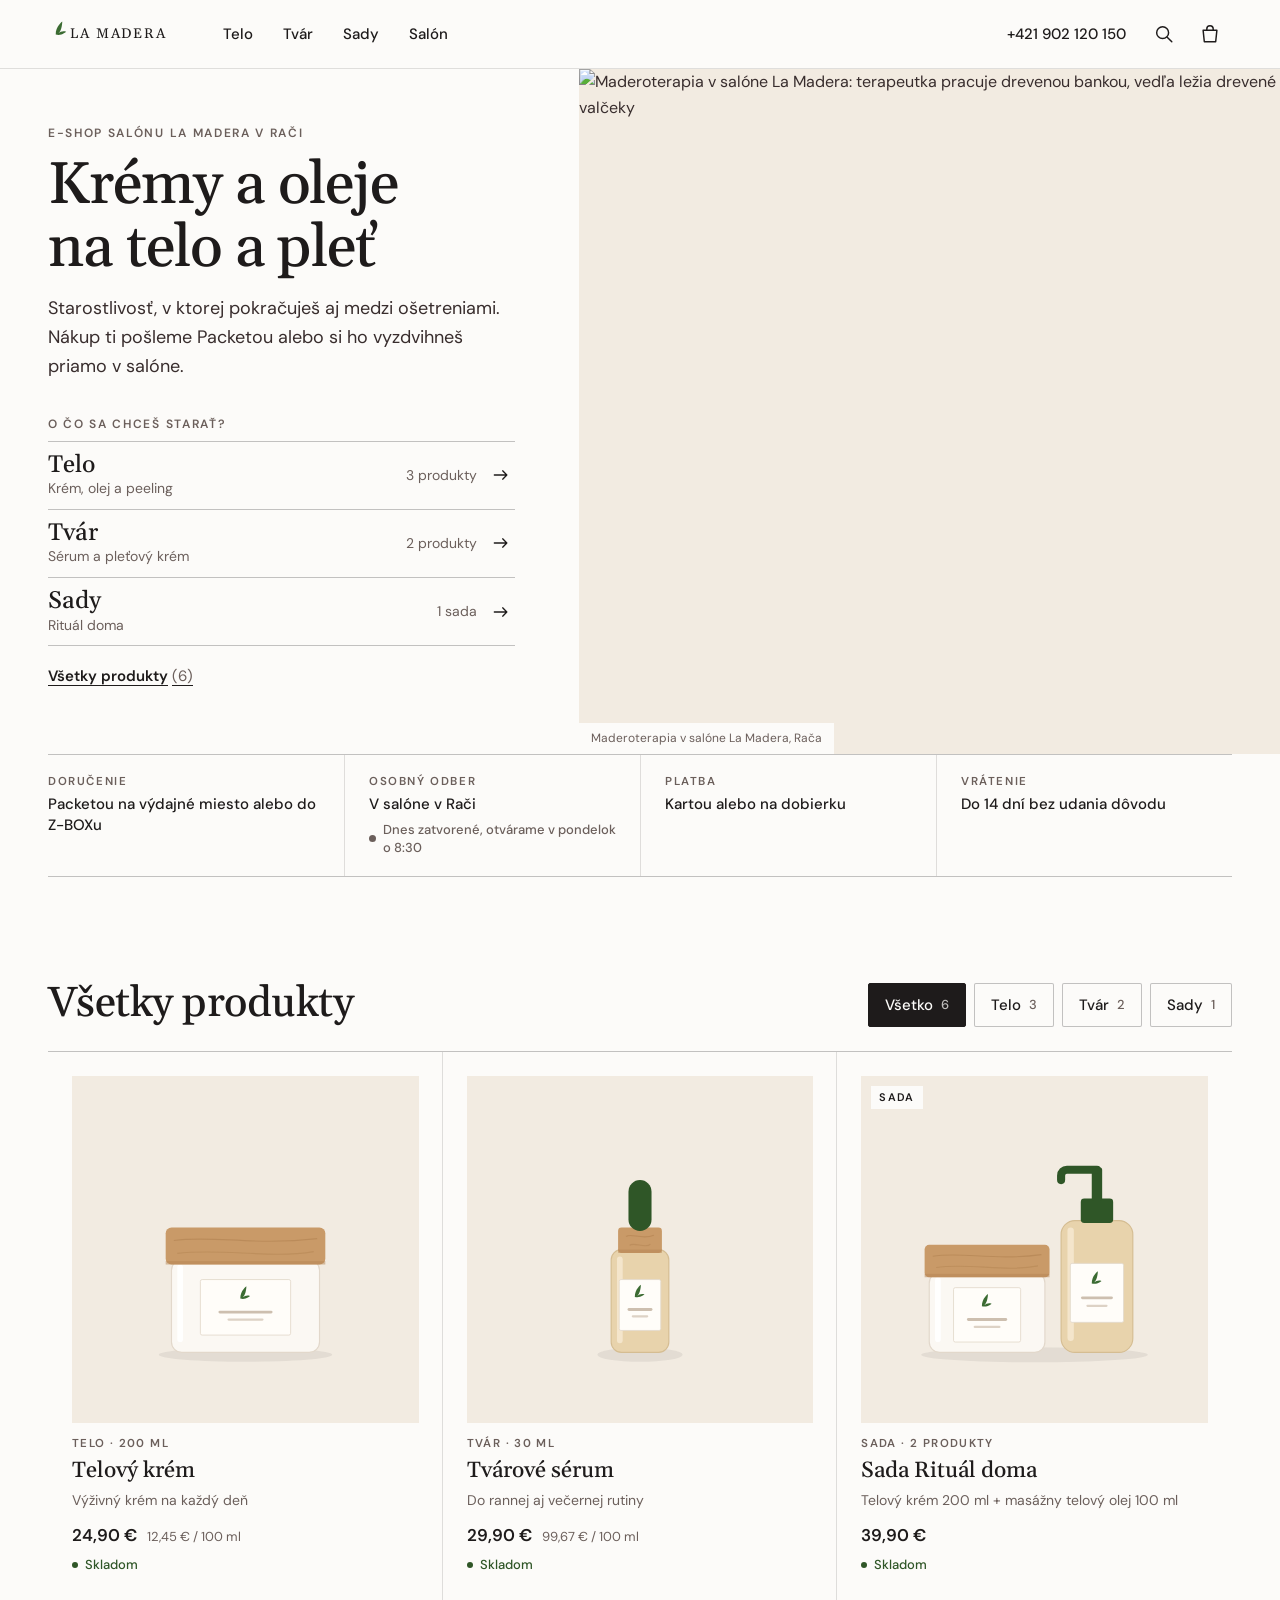
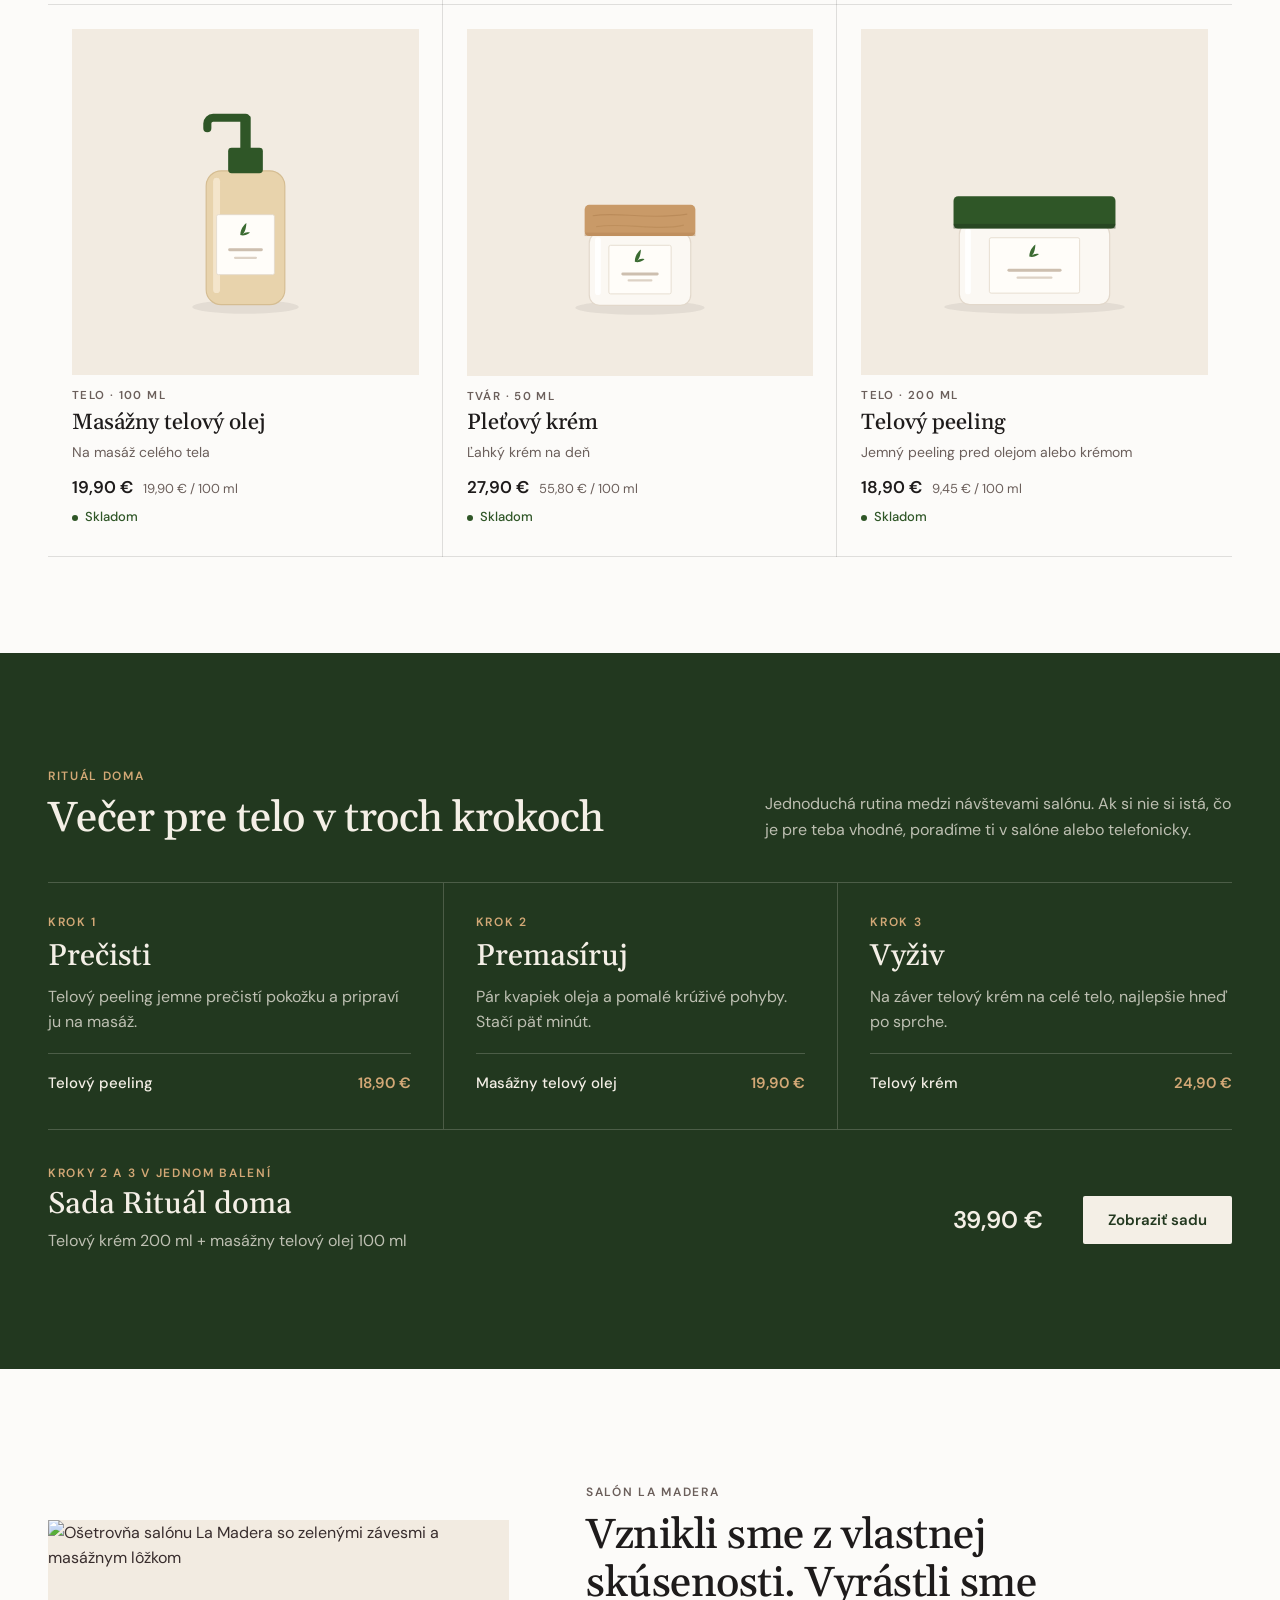
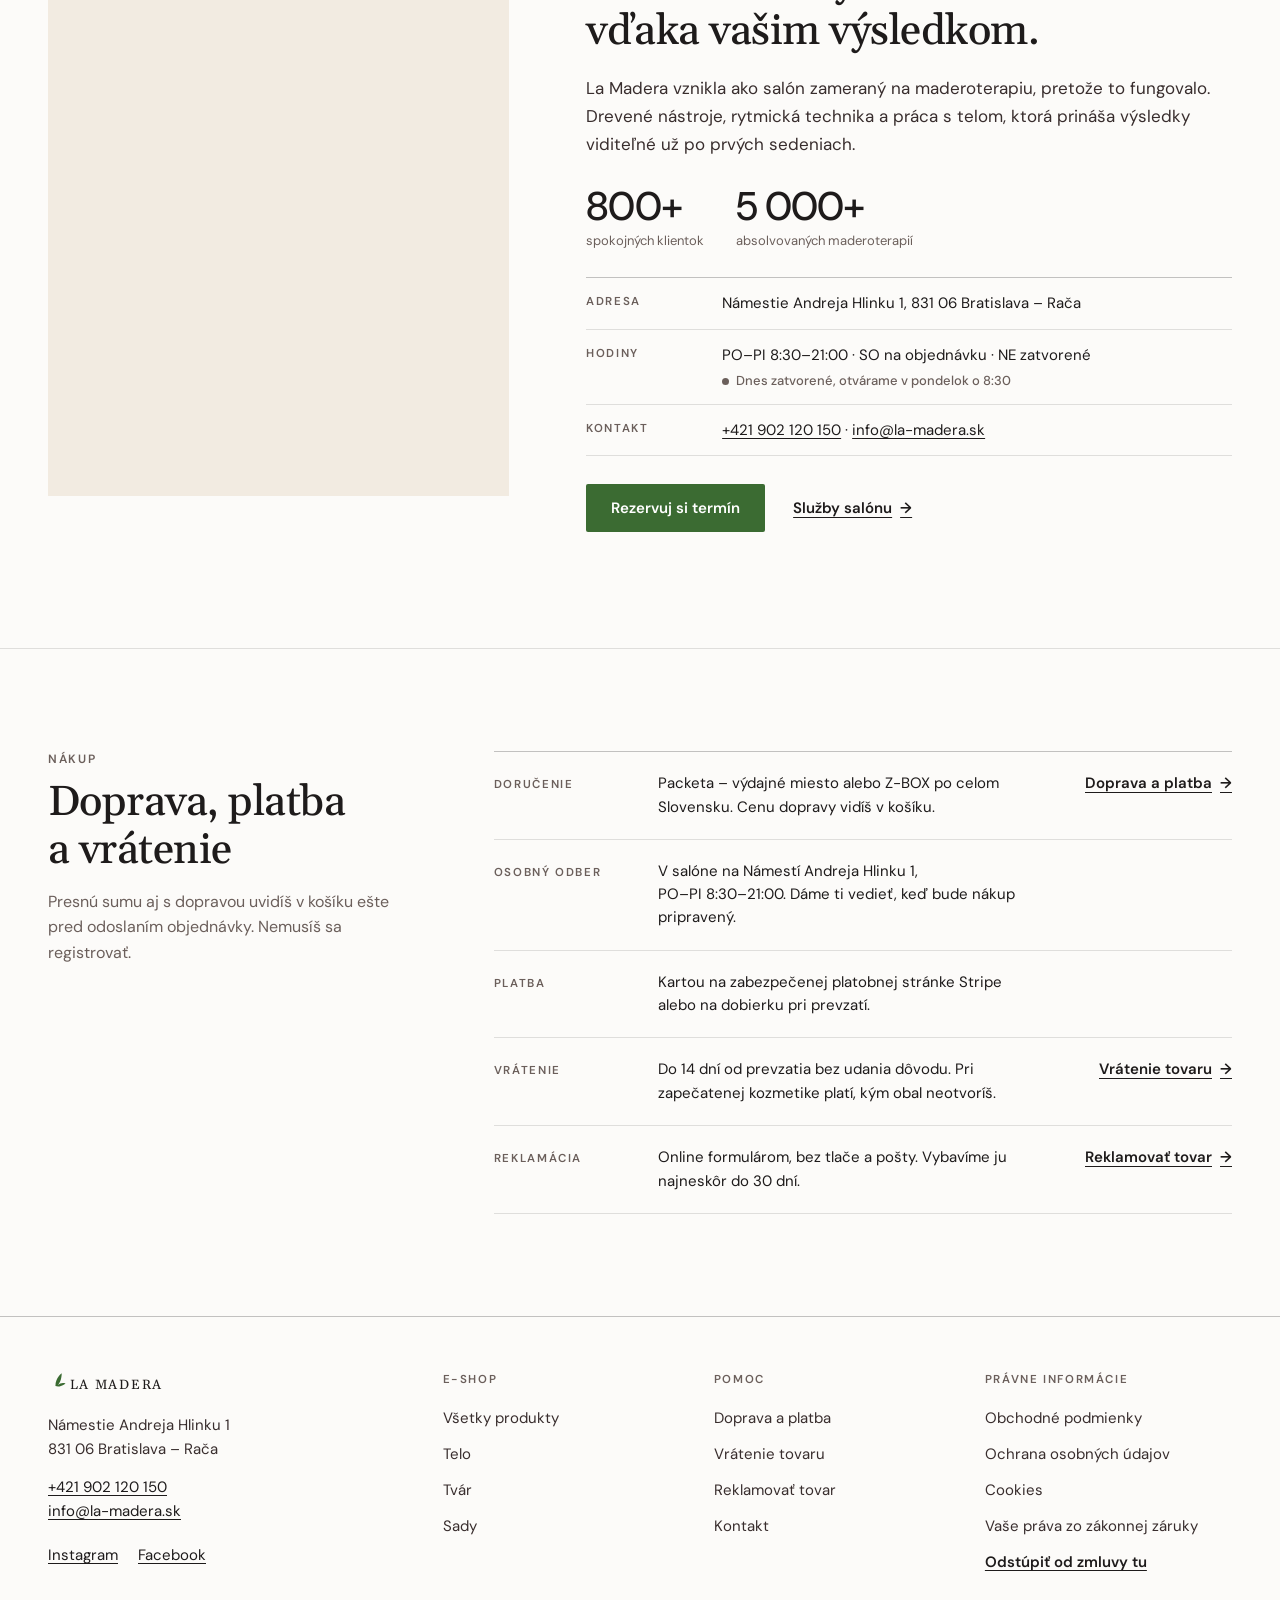
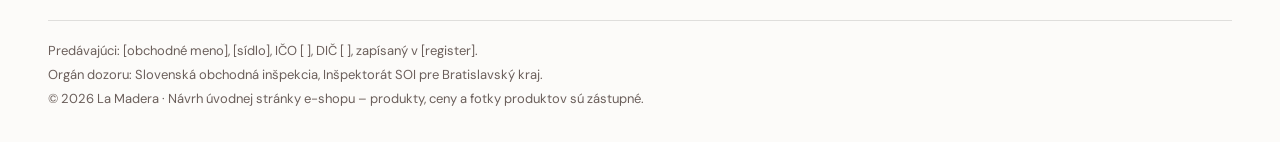
==== commit 10bd5be3: "Navrh 2: novy dizajn homepage (rozcestnik, linajkovy cennik, ritual) Co-Authored-By: Claude Opus 5.5" ====
--- a/index.html
+++ b/index.html
@@ -4,94 +4,87 @@
 <meta charset="utf-8">
 <meta name="viewport" content="width=device-width, initial-scale=1">
 <meta name="robots" content="noindex, nofollow">
-<title>La Madera – e-shop salónu v Bratislave – Rači</title>
-<meta name="description" content="Krémy a starostlivosť o telo a pleť z e-shopu salónu La Madera v Bratislave – Rači.">
+<title>La Madera – krémy, oleje a sérá na telo a pleť</title>
+<meta name="description" content="E-shop salónu La Madera v Bratislave – Rači: krémy, oleje a sérá na telo a pleť. Doručenie Packetou alebo osobný odber v salóne.">
+<meta name="theme-color" content="#FCFBF9">
 <link rel="icon" href="https://la-madera.sk/wp-content/uploads/2026/05/la-madera-favicon.svg" type="image/svg+xml">
 <link rel="preconnect" href="https://fonts.googleapis.com">
 <link rel="preconnect" href="https://fonts.gstatic.com" crossorigin>
-<link rel="stylesheet" href="https://fonts.googleapis.com/css2?family=Cormorant+Garamond:wght@500;600;700&family=DM+Sans:opsz,wght@9..40,400;9..40,500;9..40,600&display=swap">
+<link rel="stylesheet" href="https://fonts.googleapis.com/css2?family=DM+Sans:opsz,wght@9..40,400;9..40,500;9..40,600&family=Gelasio:wght@400;500;600&display=swap">
 <link rel="stylesheet" href="assets/styles.css">
 </head>
 <!--
-  Návrh úvodnej stránky e-shopu La Madera (Darwon, 10/2026). Statické HTML, CSS a JS, nič sa nikam neodosiela.
+  Úvodná stránka e-shopu La Madera (Darwon, návrh 2, 10/2026). Statické HTML, CSS a JS, nič sa nikam neodosiela.
   Pri preklopení do Next.js (darwon-storefront, apps/lamadera) pôjde z administrácie:
-  - produkty, ceny, objemy, fotky a kategórie: [data-product] = slug produktu, [data-cat] = kategória
-  - kontakty, hodiny, sociálne siete a údaje predajcu v pätičke: nastavenia obchodu
-  - texty a fotky slidera, pásu dôvery, rituálu a salónu: texts.ts (Texty a fotky)
-  [data-note] = poznámka k neovereným údajom; pred spustením naostro ich musí potvrdiť klientka.
+  - produkty, ceny, objemy, jednotkové ceny, dostupnosť, fotky a kategórie: [data-product] = slug, [data-cat] = kategória
+  - počty v úvodnom rozcestníku a na čipoch: počet produktov v kategórii
+  - kontakty, otváracie hodiny, sociálne siete a údaje predajcu v pätičke: nastavenia obchodu
+  - texty a fotky úvodu, rituálu a salónu: texts.ts (Texty a fotky)
+  Detaily produktov (/produkt/…), košík a právne stránky v tomto návrhu nie sú; odkazy vedú na 404.html.
+  [data-note] = neoverený údaj; pred spustením naostro ho musí potvrdiť klientka.
 -->
 <body>
 <a class="skip" href="#obsah">Preskočiť na obsah</a>
 
-<div class="service">
-  <div class="wrap service__in">
-    <ul class="service__list" aria-label="Doprava a platba" data-note="Doprava a platby podľa štandardu platformy (Packeta, osobný odber, Stripe) – potvrdiť s klientkou.">
-      <li><svg viewBox="0 0 24 24" aria-hidden="true"><path d="M3 7.5 12 3l9 4.5v9L12 21l-9-4.5z"/><path d="M3 7.5 12 12l9-4.5M12 12v9"/></svg>Doručenie Packetou na výdajné miesto</li>
-      <li><svg viewBox="0 0 24 24" aria-hidden="true"><path d="M12 21s-7-6.2-7-11.5a7 7 0 0 1 14 0C19 14.8 12 21 12 21z"/><circle cx="12" cy="9.5" r="2.5"/></svg>Osobný odber v salóne v Rači</li>
-      <li><svg viewBox="0 0 24 24" aria-hidden="true"><rect x="3" y="6" width="18" height="13" rx="2"/><path d="M3 10h18M7 15h4"/></svg>Bezpečná platba kartou</li>
-    </ul>
-    <p class="service__contact">
-      <a href="tel:+421902120150"><svg viewBox="0 0 24 24" aria-hidden="true"><path d="M5 4h4l2 5-2.5 1.5a11 11 0 0 0 5 5L15 13l5 2v4a1 1 0 0 1-1 1A16 16 0 0 1 4 5a1 1 0 0 1 1-1z"/></svg>+421 902 120 150</a>
-      <a href="mailto:info@la-madera.sk"><svg viewBox="0 0 24 24" aria-hidden="true"><rect x="3" y="5" width="18" height="14" rx="2"/><path d="m3.5 6.5 8.5 7 8.5-7"/></svg>info@la-madera.sk</a>
-    </p>
-  </div>
-</div>
-
-<header class="header">
-  <div class="wrap header__in">
-    <button class="icon-btn menu-btn" type="button" aria-expanded="false" aria-controls="menu" data-menu-open>
-      <svg viewBox="0 0 24 24" aria-hidden="true"><path d="M3 7h18M3 12h18M3 17h12"/></svg>
-      <span class="sr">Menu</span>
-    </button>
-    <a class="logo" href="index.html" aria-label="La Madera – úvod e-shopu">
+<header class="top">
+  <div class="wrap top__in">
+    <a class="logo" href="/" aria-label="La Madera – úvod e-shopu">
       <svg viewBox="0 0 380 70" aria-hidden="true"><path transform="translate(20 35)" d="M0,0 C0,-22 17,-34 17,-34 C17,-34 17,-12 7,-3 C12,-7 19,-10 27,-7 C27,-7 14,5 0,0 Z"/><text x="58" y="44">LA MADERA</text></svg>
     </a>
-    <nav class="nav" aria-label="Hlavná navigácia">
-      <a href="#kolekcia" data-goto="all">Všetky produkty</a>
-      <a href="#kolekcia" data-goto="telo">Telo</a>
-      <a href="#kolekcia" data-goto="tvar">Tvár</a>
-      <a href="#kolekcia" data-goto="sady">Sady</a>
+    <nav class="top__nav" aria-label="Hlavná navigácia">
+      <a href="?kategoria=telo#produkty" data-cat-link="telo">Telo</a>
+      <a href="?kategoria=tvar#produkty" data-cat-link="tvar">Tvár</a>
+      <a href="?kategoria=sady#produkty" data-cat-link="sady">Sady</a>
       <a href="#salon">Salón</a>
     </nav>
-    <div class="header__tools">
-      <button class="icon-btn" type="button" aria-controls="hladat" aria-expanded="false" data-search-open>
-        <svg viewBox="0 0 24 24" aria-hidden="true"><circle cx="11" cy="11" r="6.5"/><path d="m16 16 4.5 4.5"/></svg>
+    <div class="top__tools">
+      <a class="top__phone" href="tel:+421902120150">+421 902 120 150</a>
+      <a class="ico ico--phone" href="tel:+421902120150" aria-label="Zavolať do salónu, +421 902 120 150">
+        <svg viewBox="0 0 24 24" aria-hidden="true"><path d="M6.5 3.5h3l1.5 4.5-2 1.3a10.5 10.5 0 0 0 5.7 5.7l1.3-2 4.5 1.5v3a1.5 1.5 0 0 1-1.6 1.5A16.5 16.5 0 0 1 5 5.1 1.5 1.5 0 0 1 6.5 3.5z"/></svg>
+      </a>
+      <button class="ico" type="button" aria-controls="hladat" aria-expanded="false" data-open="hladat">
+        <svg viewBox="0 0 24 24" aria-hidden="true"><circle cx="10.5" cy="10.5" r="6.5"/><path d="m15.5 15.5 5 5"/></svg>
         <span class="sr">Hľadať</span>
       </button>
-      <a class="icon-btn cart-btn" href="#kosik" aria-label="Košík, 0 produktov" data-cart-link>
-        <svg viewBox="0 0 24 24" aria-hidden="true"><path d="M5 8h14l-1.2 12H6.2L5 8z"/><path d="M9 8V6.5a3 3 0 0 1 6 0V8"/></svg>
-        <span class="cart-count" data-cart-count hidden>0</span>
+      <a class="ico ico--cart" href="/kosik" aria-label="Košík, prázdny" data-cart>
+        <svg viewBox="0 0 24 24" aria-hidden="true"><path d="M4.5 8h15l-1.3 12.5H5.8z"/><path d="M8.5 8V6.5a3.5 3.5 0 0 1 7 0V8"/></svg>
+        <span class="ico__count" data-cart-count hidden>0</span>
       </a>
+      <button class="ico ico--menu" type="button" aria-controls="menu" aria-expanded="false" data-open="menu">
+        <svg viewBox="0 0 24 24" aria-hidden="true"><path d="M3.5 7.5h17M3.5 12h17M3.5 16.5h17"/></svg>
+        <span class="sr">Menu</span>
+      </button>
     </div>
   </div>
 </header>
 
-<div class="drawer" id="menu" role="dialog" aria-modal="true" aria-label="Menu" hidden>
-  <div class="drawer__top">
-    <span class="logo logo--sm" aria-hidden="true"><svg viewBox="0 0 380 70"><path transform="translate(20 35)" d="M0,0 C0,-22 17,-34 17,-34 C17,-34 17,-12 7,-3 C12,-7 19,-10 27,-7 C27,-7 14,5 0,0 Z"/><text x="58" y="44">LA MADERA</text></svg></span>
-    <button class="icon-btn" type="button" data-menu-close>
+<div class="sheet sheet--menu" id="menu" role="dialog" aria-modal="true" aria-label="Menu" hidden>
+  <div class="wrap sheet__bar">
+    <span class="sheet__title">Menu</span>
+    <button class="ico" type="button" data-close>
       <svg viewBox="0 0 24 24" aria-hidden="true"><path d="m6 6 12 12M18 6 6 18"/></svg>
       <span class="sr">Zavrieť menu</span>
     </button>
   </div>
-  <nav aria-label="Mobilná navigácia">
-    <a class="drawer__link" href="#kolekcia" data-goto="all" data-menu-close>Všetky produkty</a>
-    <a class="drawer__link" href="#kolekcia" data-goto="telo" data-menu-close>Telo</a>
-    <a class="drawer__link" href="#kolekcia" data-goto="tvar" data-menu-close>Tvár</a>
-    <a class="drawer__link" href="#kolekcia" data-goto="sady" data-menu-close>Sady</a>
-    <a class="drawer__link" href="#salon" data-menu-close>Salón La Madera</a>
-    <a class="drawer__link" href="#nakup" data-menu-close>Doprava a platba</a>
+  <nav class="wrap sheet__nav" aria-label="Mobilná navigácia">
+    <a href="?kategoria=all#produkty" data-cat-link="all" data-close>Všetky produkty <span class="num">6</span></a>
+    <a href="?kategoria=telo#produkty" data-cat-link="telo" data-close>Telo <span class="num">3</span></a>
+    <a href="?kategoria=tvar#produkty" data-cat-link="tvar" data-close>Tvár <span class="num">2</span></a>
+    <a href="?kategoria=sady#produkty" data-cat-link="sady" data-close>Sady <span class="num">1</span></a>
+    <a href="#salon" data-close>Salón La Madera</a>
+    <a href="#nakup" data-close>Doprava, platba a vrátenie</a>
   </nav>
-  <p class="drawer__contact">Poradíme ti: <a class="link" href="tel:+421902120150">+421 902 120 150</a></p>
+  <p class="wrap sheet__contact">Poradíme ti s výberom: <a class="link" href="tel:+421902120150">+421 902 120 150</a></p>
 </div>
 
-<div class="search" id="hladat" role="dialog" aria-modal="true" aria-label="Hľadať" hidden>
-  <form class="wrap search__form" action="/hladat" method="get" role="search">
-    <label class="sr" for="q">Hľadať produkt</label>
-    <svg viewBox="0 0 24 24" aria-hidden="true"><circle cx="11" cy="11" r="6.5"/><path d="m16 16 4.5 4.5"/></svg>
-    <input id="q" name="q" type="search" placeholder="Napr. telový krém" autocomplete="off" enterkeyhint="search">
-    <button class="btn btn--primary" type="submit">Hľadať</button>
-    <button class="icon-btn" type="button" data-search-close>
+<div class="sheet sheet--search" id="hladat" role="dialog" aria-modal="true" aria-label="Hľadať" hidden>
+  <form class="wrap search" action="/hladat" method="get" role="search">
+    <label class="search__label" for="q">Hľadať v e-shope</label>
+    <div class="search__row">
+      <input id="q" name="q" type="search" placeholder="Napr. telový krém" autocomplete="off" enterkeyhint="search">
+      <button class="btn btn--ink" type="submit">Hľadať</button>
+    </div>
+    <button class="ico search__close" type="button" data-close>
       <svg viewBox="0 0 24 24" aria-hidden="true"><path d="m6 6 12 12M18 6 6 18"/></svg>
       <span class="sr">Zavrieť vyhľadávanie</span>
     </button>
@@ -100,389 +93,265 @@
 
 <main id="obsah">
 
-  <h1 class="sr">La Madera – e-shop salónu maderoterapie v Bratislave – Rači</h1>
-
-  <!-- ÚVODNÝ SLIDER: väzba snímky na produkt z administrácie (cena, košík, odkaz); nadpis, text a fotka sa menia v Textoch a fotkách -->
-  <section class="hs" aria-roledescription="carousel" aria-label="Odporúčané produkty" data-hs>
-    <div class="wrap hs__wrap">
-      <div class="hs__slides" aria-live="off" data-hs-slides>
-
-        <div class="hs__slide is-active" id="hs-1" role="tabpanel" aria-roledescription="slide" aria-labelledby="hs-t1" data-hs-slide data-product="telovy-krem">
-          <div class="hs__copy">
-            <p class="hs__tag">Starostlivosť o telo</p>
-            <h2 class="hs__title">Hebká pokožka</h2>
-            <p class="hs__lead"><strong>Telový krém</strong> na každodennú starostlivosť medzi návštevami salónu.</p>
-            <div class="hs__buy">
-              <p class="hs__price"><span class="num">24,90&nbsp;€</span><small>200 ml</small></p>
-              <button class="btn btn--primary" type="button" data-add="telovy-krem" data-name="Telový krém" data-price="24.90" data-img="assets/img/produkt-telovy-krem.svg">Pridať do košíka</button>
-              <a class="hs__more" href="#kolekcia">Zobraziť produkt</a>
-            </div>
-            <p class="hs__note"><svg viewBox="0 0 24 24" aria-hidden="true"><path d="M12 21s-7-6.2-7-11.5a7 7 0 0 1 14 0C19 14.8 12 21 12 21z"/><circle cx="12" cy="9.5" r="2.5"/></svg>Osobný odber v salóne v Rači</p>
-          </div>
-          <figure class="hs__media">
-            <img src="https://la-madera.sk/wp-content/uploads/2026/06/La-Madera-June-26-03-2-2-2.webp" alt="Maderoterapia v salóne La Madera" width="1920" height="1070" style="object-position:52% 50%" fetchpriority="high">
-          </figure>
+  <!-- ÚVOD: typografický rozcestník (nie slider) – rozsah obchodu a vstup podľa kategórie hneď nad záhybom -->
+  <section class="intro" aria-labelledby="intro-h">
+    <div class="wrap intro__grid">
+      <div class="intro__copy">
+        <p class="label">E-shop salónu La Madera v&nbsp;Rači</p>
+        <h1 class="intro__h" id="intro-h">Krémy a&nbsp;oleje na&nbsp;telo a&nbsp;pleť</h1>
+        <p class="intro__lead">Starostlivosť, v&nbsp;ktorej pokračuješ aj medzi ošetreniami. Nákup ti pošleme Packetou alebo si ho vyzdvihneš priamo v&nbsp;salóne.</p>
+        <nav class="index" aria-label="Nakupuj podľa kategórie">
+          <p class="index__label" id="index-l">O&nbsp;čo sa chceš starať?</p>
+          <ul aria-labelledby="index-l">
+            <li><a class="index__row" href="?kategoria=telo#produkty" data-cat-link="telo">
+              <span class="index__name">Telo</span>
+              <span class="index__desc">Krém, olej a&nbsp;peeling</span>
+              <span class="index__count num">3 produkty</span>
+              <svg class="index__arrow" viewBox="0 0 24 24" aria-hidden="true"><path d="M4 12h15m-5-5 5 5-5 5"/></svg>
+            </a></li>
+            <li><a class="index__row" href="?kategoria=tvar#produkty" data-cat-link="tvar">
+              <span class="index__name">Tvár</span>
+              <span class="index__desc">Sérum a&nbsp;pleťový krém</span>
+              <span class="index__count num">2 produkty</span>
+              <svg class="index__arrow" viewBox="0 0 24 24" aria-hidden="true"><path d="M4 12h15m-5-5 5 5-5 5"/></svg>
+            </a></li>
+            <li><a class="index__row" href="?kategoria=sady#produkty" data-cat-link="sady">
+              <span class="index__name">Sady</span>
+              <span class="index__desc">Rituál doma</span>
+              <span class="index__count num">1 sada</span>
+              <svg class="index__arrow" viewBox="0 0 24 24" aria-hidden="true"><path d="M4 12h15m-5-5 5 5-5 5"/></svg>
+            </a></li>
+          </ul>
+          <a class="index__all" href="?kategoria=all#produkty" data-cat-link="all">Všetky produkty <span class="num">(6)</span></a>
+        </nav>
+      </div>
+      <figure class="intro__media">
+        <img src="https://la-madera.sk/wp-content/uploads/2026/06/La-Madera-June-26-03-2-2-2.webp" alt="Maderoterapia v salóne La Madera: terapeutka pracuje drevenou bankou, vedľa ležia drevené valčeky" width="1920" height="1070" fetchpriority="high">
+        <figcaption>Maderoterapia v&nbsp;salóne La Madera, Rača</figcaption>
+      </figure>
+    </div>
+
+    <div class="wrap">
+      <ul class="facts" aria-label="Nákup v skratke" data-note="Doprava a platby podľa štandardu platformy (Packeta, osobný odber, Stripe, dobierka podľa rešerše) – potvrdiť s klientkou.">
+        <li><span class="facts__k">Doručenie</span><span class="facts__v">Packetou na výdajné miesto alebo do <span class="nw">Z-BOXu</span></span></li>
+        <li><span class="facts__k">Osobný odber</span><span class="facts__v">V&nbsp;salóne v&nbsp;Rači</span><span class="open" data-open-status></span></li>
+        <li><span class="facts__k">Platba</span><span class="facts__v">Kartou alebo na dobierku</span></li>
+        <li><span class="facts__k">Vrátenie</span><span class="facts__v">Do 14 dní bez udania dôvodu</span></li>
+      </ul>
+    </div>
+  </section>
+
+  <!-- PONUKA: všetky produkty naraz (malý katalóg), čipy filtrujú ten istý zoznam; bez rýchleho pridania do košíka – rozhoduje detail produktu -->
+  <section class="shop" id="produkty" aria-labelledby="produkty-h">
+    <div class="wrap">
+      <div class="shop__head">
+        <h2 class="h2" id="produkty-h">Všetky produkty</h2>
+        <div class="chips" role="group" aria-label="Zobraziť produkty">
+          <button type="button" aria-pressed="true" data-chip="all">Všetko <span class="num">6</span></button>
+          <button type="button" aria-pressed="false" data-chip="telo">Telo <span class="num">3</span></button>
+          <button type="button" aria-pressed="false" data-chip="tvar">Tvár <span class="num">2</span></button>
+          <button type="button" aria-pressed="false" data-chip="sady">Sady <span class="num">1</span></button>
         </div>
-
-        <div class="hs__slide" id="hs-2" role="tabpanel" aria-roledescription="slide" aria-labelledby="hs-t2" data-hs-slide data-product="sada-ritual-doma">
-          <div class="hs__copy">
-            <p class="hs__tag">Sada 2 produktov</p>
-            <h2 class="hs__title">Rituál doma</h2>
-            <p class="hs__lead" data-note="„Ktorú poznáš zo salónu“ platí, len ak salón tieto produkty pri ošetreniach naozaj používa – potvrdiť."><strong>Telový krém a masážny olej</strong> v&nbsp;jednej sade – starostlivosť, ktorú poznáš zo salónu.</p>
-            <div class="hs__buy">
-              <p class="hs__price"><span class="num">39,90&nbsp;€</span><small>krém 200 ml + olej 100 ml</small></p>
-              <button class="btn btn--primary" type="button" data-add="sada-ritual-doma" data-name="Sada Rituál doma" data-price="39.90" data-img="assets/img/produkt-sada.svg">Pridať sadu do košíka</button>
-              <a class="hs__more" href="#ritual">Čo je v sade</a>
-            </div>
-            <p class="hs__note"><svg viewBox="0 0 24 24" aria-hidden="true"><path d="M3 7.5 12 3l9 4.5v9L12 21l-9-4.5z"/><path d="M3 7.5 12 12l9-4.5M12 12v9"/></svg>Doručenie Packetou na výdajné miesto</p>
-          </div>
-          <figure class="hs__media">
-            <img src="https://la-madera.sk/wp-content/uploads/2026/05/maderoterapia.jpg" alt="Drevené nástroje na maderoterapiu" width="830" height="500" style="object-position:30% 50%" loading="lazy">
-          </figure>
+      </div>
+      <p class="sr" role="status" data-chip-status></p>
+
+      <ul class="grid" data-note="Produkty, objemy, ceny, jednotkové ceny, dostupnosť a fotky sú zástupné – nahradia sa produktmi z administrácie. Jednotkovú cenu pri kozmetike overiť u právnika.">
+        <li class="card" data-cat="telo" data-product="telovy-krem">
+          <div class="card__img"><img src="assets/img/produkt-telovy-krem.svg" alt="" width="600" height="600" loading="lazy"></div>
+          <div class="card__body">
+            <p class="card__meta">Telo · 200 ml</p>
+            <h3 class="card__name"><a class="card__link" href="/produkt/telovy-krem">Telový krém</a></h3>
+            <p class="card__type">Výživný krém na každý deň</p>
+            <p class="card__price"><span class="num">24,90&nbsp;€</span> <span class="card__unit num">12,45&nbsp;€ / 100&nbsp;ml</span></p>
+            <p class="card__stock">Skladom</p>
+          </div>
+        </li>
+        <li class="card" data-cat="tvar" data-product="tvarove-serum">
+          <div class="card__img"><img src="assets/img/produkt-serum.svg" alt="" width="600" height="600" loading="lazy"></div>
+          <div class="card__body">
+            <p class="card__meta">Tvár · 30 ml</p>
+            <h3 class="card__name"><a class="card__link" href="/produkt/tvarove-serum">Tvárové sérum</a></h3>
+            <p class="card__type">Do rannej aj večernej rutiny</p>
+            <p class="card__price"><span class="num">29,90&nbsp;€</span> <span class="card__unit num">99,67&nbsp;€ / 100&nbsp;ml</span></p>
+            <p class="card__stock">Skladom</p>
+          </div>
+        </li>
+        <li class="card" data-cat="sady" data-product="sada-ritual-doma">
+          <div class="card__img"><img src="assets/img/produkt-sada.svg" alt="" width="600" height="600" loading="lazy"><span class="card__tag">Sada</span></div>
+          <div class="card__body">
+            <p class="card__meta">Sada · 2 produkty</p>
+            <h3 class="card__name"><a class="card__link" href="/produkt/sada-ritual-doma">Sada Rituál doma</a></h3>
+            <p class="card__type">Telový krém 200&nbsp;ml + masážny telový olej 100&nbsp;ml</p>
+            <p class="card__price"><span class="num">39,90&nbsp;€</span></p>
+            <p class="card__stock">Skladom</p>
+          </div>
+        </li>
+        <li class="card" data-cat="telo" data-product="masazny-olej">
+          <div class="card__img"><img src="assets/img/produkt-olej.svg" alt="" width="600" height="600" loading="lazy"></div>
+          <div class="card__body">
+            <p class="card__meta">Telo · 100 ml</p>
+            <h3 class="card__name"><a class="card__link" href="/produkt/masazny-olej">Masážny telový olej</a></h3>
+            <p class="card__type">Na masáž celého tela</p>
+            <p class="card__price"><span class="num">19,90&nbsp;€</span> <span class="card__unit num">19,90&nbsp;€ / 100&nbsp;ml</span></p>
+            <p class="card__stock">Skladom</p>
+          </div>
+        </li>
+        <li class="card" data-cat="tvar" data-product="pletovy-krem">
+          <div class="card__img"><img src="assets/img/produkt-pletovy-krem.svg" alt="" width="600" height="600" loading="lazy"></div>
+          <div class="card__body">
+            <p class="card__meta">Tvár · 50 ml</p>
+            <h3 class="card__name"><a class="card__link" href="/produkt/pletovy-krem">Pleťový krém</a></h3>
+            <p class="card__type">Ľahký krém na deň</p>
+            <p class="card__price"><span class="num">27,90&nbsp;€</span> <span class="card__unit num">55,80&nbsp;€ / 100&nbsp;ml</span></p>
+            <p class="card__stock">Skladom</p>
+          </div>
+        </li>
+        <li class="card" data-cat="telo" data-product="telovy-peeling">
+          <div class="card__img"><img src="assets/img/produkt-peeling.svg" alt="" width="600" height="600" loading="lazy"></div>
+          <div class="card__body">
+            <p class="card__meta">Telo · 200 ml</p>
+            <h3 class="card__name"><a class="card__link" href="/produkt/telovy-peeling">Telový peeling</a></h3>
+            <p class="card__type">Jemný peeling pred olejom alebo krémom</p>
+            <p class="card__price"><span class="num">18,90&nbsp;€</span> <span class="card__unit num">9,45&nbsp;€ / 100&nbsp;ml</span></p>
+            <p class="card__stock">Skladom</p>
+          </div>
+        </li>
+      </ul>
+    </div>
+  </section>
+
+  <!-- RITUÁL: logika rutiny ako jediný cross-sell na úvode (UX pravidlá §11); jediná tmavá plocha stránky -->
+  <section class="ritual" id="ritual" aria-labelledby="ritual-h">
+    <div class="wrap">
+      <div class="ritual__head">
+        <div>
+          <p class="label label--light">Rituál doma</p>
+          <h2 class="h2" id="ritual-h">Večer pre telo v&nbsp;troch krokoch</h2>
         </div>
-
-        <div class="hs__slide" id="hs-3" role="tabpanel" aria-roledescription="slide" aria-labelledby="hs-t3" data-hs-slide data-product="tvarove-serum">
-          <div class="hs__copy">
-            <p class="hs__tag">Starostlivosť o pleť</p>
-            <h2 class="hs__title">Chvíľka pre pleť</h2>
-            <p class="hs__lead"><strong>Tvárové sérum</strong> do rannej aj večernej rutiny – pokračovanie tvárových masáží doma.</p>
-            <div class="hs__buy">
-              <p class="hs__price"><span class="num">29,90&nbsp;€</span><small>30 ml</small></p>
-              <button class="btn btn--primary" type="button" data-add="tvarove-serum" data-name="Tvárové sérum" data-price="29.90" data-img="assets/img/produkt-serum.svg">Pridať do košíka</button>
-              <a class="hs__more" href="#kolekcia">Zobraziť produkt</a>
-            </div>
-            <p class="hs__note"><svg viewBox="0 0 24 24" aria-hidden="true"><path d="M12 21s-7-6.2-7-11.5a7 7 0 0 1 14 0C19 14.8 12 21 12 21z"/><circle cx="12" cy="9.5" r="2.5"/></svg>Osobný odber v salóne v Rači</p>
-          </div>
-          <figure class="hs__media">
-            <img src="https://la-madera.sk/wp-content/uploads/2026/05/tvarove.jpg" alt="Tvárová masáž v salóne La Madera" width="830" height="500" style="object-position:62% 28%" loading="lazy">
-          </figure>
-        </div>
-
-      </div>
-
-      <div class="hs__bar">
-        <button class="hs__toggle" type="button" aria-label="Pozastaviť prepínanie" data-hs-toggle>
-          <svg class="i-pause" viewBox="0 0 24 24" aria-hidden="true"><rect x="7" y="5.5" width="3" height="13" rx=".6"/><rect x="14" y="5.5" width="3" height="13" rx=".6"/></svg>
-          <svg class="i-play" viewBox="0 0 24 24" aria-hidden="true"><path d="M8 5.5v13l10.5-6.5z"/></svg>
-        </button>
-        <div class="hs__tabs" role="tablist" aria-label="Vyber produkt">
-          <button class="hs__tab" id="hs-t1" role="tab" type="button" aria-controls="hs-1" aria-selected="true" data-hs-tab>
-            <span class="hs__ring"><img src="assets/img/produkt-telovy-krem.svg" alt="" width="600" height="600"><svg viewBox="0 0 52 52" aria-hidden="true"><circle class="t" cx="26" cy="26" r="25"/><circle class="p" cx="26" cy="26" r="25" pathLength="100"/></svg></span>
-            <span class="hs__tname">Telový krém</span>
-            <span class="hs__tmeta">200 ml, 24,90&nbsp;€</span>
-          </button>
-          <button class="hs__tab" id="hs-t2" role="tab" type="button" aria-controls="hs-2" aria-selected="false" tabindex="-1" data-hs-tab>
-            <span class="hs__ring"><img src="assets/img/produkt-sada.svg" alt="" width="600" height="600"><svg viewBox="0 0 52 52" aria-hidden="true"><circle class="t" cx="26" cy="26" r="25"/><circle class="p" cx="26" cy="26" r="25" pathLength="100"/></svg></span>
-            <span class="hs__tname">Sada Rituál doma</span>
-            <span class="hs__tmeta">Krém a olej, 39,90&nbsp;€</span>
-          </button>
-          <button class="hs__tab" id="hs-t3" role="tab" type="button" aria-controls="hs-3" aria-selected="false" tabindex="-1" data-hs-tab>
-            <span class="hs__ring"><img src="assets/img/produkt-serum.svg" alt="" width="600" height="600"><svg viewBox="0 0 52 52" aria-hidden="true"><circle class="t" cx="26" cy="26" r="25"/><circle class="p" cx="26" cy="26" r="25" pathLength="100"/></svg></span>
-            <span class="hs__tname">Tvárové sérum</span>
-            <span class="hs__tmeta">30 ml, 29,90&nbsp;€</span>
-          </button>
-        </div>
-      </div>
-    </div>
-  </section>
-
-  <!-- PÁS DÔVERY -->
-  <section class="trust" aria-label="Kto stojí za e-shopom">
-    <div class="wrap trust__in">
-      <svg class="trust__leaf" viewBox="-2 -38 32 44" aria-hidden="true"><path d="M0,0 C0,-22 17,-34 17,-34 C17,-34 17,-12 7,-3 C12,-7 19,-10 27,-7 C27,-7 14,5 0,0 Z"/></svg>
-      <p>E-shop salónu <strong>La Madera</strong> v&nbsp;Bratislave – Rači: starostlivosť o&nbsp;telo a&nbsp;pleť, ktorú si dopraješ aj medzi ošetreniami.</p>
-      <a class="link" href="#salon">O salóne</a>
-    </div>
-  </section>
-
-  <!-- PONUKA: produkty z administrácie (do 30 produktov všetky naraz), čipy filtrujú ten istý zoznam -->
-  <section class="section" id="kolekcia" aria-labelledby="kolekcia-h">
-    <div class="wrap">
-      <div class="section__head">
-        <div>
-          <p class="eyebrow">Naša ponuka</p>
-          <h2 class="h2" id="kolekcia-h">Starostlivosť, ktorá pokračuje aj&nbsp;<span class="accent">doma</span></h2>
-        </div>
-        <div class="section__aside">
-          <p class="muted">Krémy, oleje a&nbsp;sérá na každodennú starostlivosť. Vyber si podľa toho, o&nbsp;čo sa chceš starať.</p>
-          <div class="chips" role="group" aria-label="Zobraziť produkty">
-            <button type="button" aria-pressed="true" data-chip="all">Všetko</button>
-            <button type="button" aria-pressed="false" data-chip="telo">Telo</button>
-            <button type="button" aria-pressed="false" data-chip="tvar">Tvár</button>
-            <button type="button" aria-pressed="false" data-chip="sady">Sady</button>
-          </div>
-        </div>
-      </div>
-
-      <ul class="shelf" data-note="Všetky produkty, objemy, ceny a fotky sú zástupné – nahradia sa produktmi z administrácie.">
-        <li class="pcard" data-cat="telo" data-product="telovy-krem">
-          <div class="pcard__img"><img src="assets/img/produkt-telovy-krem.svg" alt="" width="600" height="600" loading="lazy"></div>
-          <div class="pcard__body">
-            <p class="pcard__cat">Telo · 200 ml</p>
-            <h3 class="pcard__name"><a class="pcard__link" href="#kolekcia">Telový krém</a></h3>
-            <p class="pcard__type">Výživný krém na každý deň</p>
-            <div class="pcard__foot">
-              <p class="pcard__price num">24,90&nbsp;€</p>
-              <button class="pcard__add" type="button" data-add="telovy-krem" data-name="Telový krém" data-price="24.90" data-img="assets/img/produkt-telovy-krem.svg">Do košíka<span class="sr">: Telový krém</span></button>
-            </div>
-          </div>
-        </li>
-        <li class="pcard" data-cat="telo" data-product="masazny-olej">
-          <div class="pcard__img"><img src="assets/img/produkt-olej.svg" alt="" width="600" height="600" loading="lazy"></div>
-          <div class="pcard__body">
-            <p class="pcard__cat">Telo · 100 ml</p>
-            <h3 class="pcard__name"><a class="pcard__link" href="#kolekcia">Masážny telový olej</a></h3>
-            <p class="pcard__type">Olej na masáž celého tela</p>
-            <div class="pcard__foot">
-              <p class="pcard__price num">19,90&nbsp;€</p>
-              <button class="pcard__add" type="button" data-add="masazny-olej" data-name="Masážny telový olej" data-price="19.90" data-img="assets/img/produkt-olej.svg">Do košíka<span class="sr">: Masážny telový olej</span></button>
-            </div>
-          </div>
-        </li>
-        <li class="pcard" data-cat="sady" data-product="sada-ritual-doma">
-          <span class="pcard__tag">Sada</span>
-          <div class="pcard__img"><img src="assets/img/produkt-sada.svg" alt="" width="600" height="600" loading="lazy"></div>
-          <div class="pcard__body">
-            <p class="pcard__cat">Sada · 2 produkty</p>
-            <h3 class="pcard__name"><a class="pcard__link" href="#ritual">Sada Rituál doma</a></h3>
-            <p class="pcard__type">Telový krém 200 ml + masážny telový olej 100 ml</p>
-            <div class="pcard__foot">
-              <p class="pcard__price num">39,90&nbsp;€</p>
-              <button class="pcard__add" type="button" data-add="sada-ritual-doma" data-name="Sada Rituál doma" data-price="39.90" data-img="assets/img/produkt-sada.svg">Do košíka<span class="sr">: Sada Rituál doma</span></button>
-            </div>
-          </div>
-        </li>
-        <li class="pcard" data-cat="tvar" data-product="tvarove-serum">
-          <div class="pcard__img"><img src="assets/img/produkt-serum.svg" alt="" width="600" height="600" loading="lazy"></div>
-          <div class="pcard__body">
-            <p class="pcard__cat">Tvár · 30 ml</p>
-            <h3 class="pcard__name"><a class="pcard__link" href="#kolekcia">Tvárové sérum</a></h3>
-            <p class="pcard__type">Do rannej aj večernej rutiny</p>
-            <div class="pcard__foot">
-              <p class="pcard__price num">29,90&nbsp;€</p>
-              <button class="pcard__add" type="button" data-add="tvarove-serum" data-name="Tvárové sérum" data-price="29.90" data-img="assets/img/produkt-serum.svg">Do košíka<span class="sr">: Tvárové sérum</span></button>
-            </div>
-          </div>
-        </li>
-        <li class="pcard" data-cat="tvar" data-product="pletovy-krem">
-          <div class="pcard__img"><img src="assets/img/produkt-pletovy-krem.svg" alt="" width="600" height="600" loading="lazy"></div>
-          <div class="pcard__body">
-            <p class="pcard__cat">Tvár · 50 ml</p>
-            <h3 class="pcard__name"><a class="pcard__link" href="#kolekcia">Pleťový krém</a></h3>
-            <p class="pcard__type">Ľahký krém na deň</p>
-            <div class="pcard__foot">
-              <p class="pcard__price num">27,90&nbsp;€</p>
-              <button class="pcard__add" type="button" data-add="pletovy-krem" data-name="Pleťový krém" data-price="27.90" data-img="assets/img/produkt-pletovy-krem.svg">Do košíka<span class="sr">: Pleťový krém</span></button>
-            </div>
-          </div>
-        </li>
-        <li class="pcard" data-cat="telo" data-product="telovy-peeling">
-          <div class="pcard__img"><img src="assets/img/produkt-peeling.svg" alt="" width="600" height="600" loading="lazy"></div>
-          <div class="pcard__body">
-            <p class="pcard__cat">Telo · 200 ml</p>
-            <h3 class="pcard__name"><a class="pcard__link" href="#kolekcia">Telový peeling</a></h3>
-            <p class="pcard__type">Jemný peeling pred olejom alebo krémom</p>
-            <div class="pcard__foot">
-              <p class="pcard__price num">18,90&nbsp;€</p>
-              <button class="pcard__add" type="button" data-add="telovy-peeling" data-name="Telový peeling" data-price="18.90" data-img="assets/img/produkt-peeling.svg">Do košíka<span class="sr">: Telový peeling</span></button>
-            </div>
-          </div>
-        </li>
-      </ul>
-      <p class="sr" role="status" data-chip-status></p>
-
-      <p class="shelf__all"><a class="arrow-link" href="#kolekcia" data-goto="all">Všetky produkty <span aria-hidden="true">→</span></a></p>
-    </div>
-  </section>
-
-  <!-- RITUÁL DOMA: logika rutiny pre cross-sell (UX pravidlá §11) -->
-  <section class="section section--cream" id="ritual" aria-labelledby="ritual-h">
-    <div class="wrap">
-      <div class="section__head">
-        <div>
-          <p class="eyebrow">Rituál doma</p>
-          <h2 class="h2" id="ritual-h">Tri kroky, ktoré stihneš aj&nbsp;večer</h2>
-        </div>
-        <p class="muted section__aside" data-note="Postup je všeobecný návrh – znenie a poradie potvrdí salón.">Jednoduchá rutina pre telo. Ak si nie si istá, čo je pre teba vhodné, poradíme ti v&nbsp;salóne alebo telefonicky.</p>
+        <p class="ritual__aside" data-note="Postup je všeobecný návrh – znenie a poradie potvrdí salón.">Jednoduchá rutina medzi návštevami salónu. Ak si nie si istá, čo je pre teba vhodné, poradíme ti v&nbsp;salóne alebo telefonicky.</p>
       </div>
       <ol class="steps">
         <li class="step">
-          <span class="step__n num" aria-hidden="true">01</span>
-          <h3 class="step__title">Prečisti</h3>
-          <p>Telový peeling jemne prečistí pokožku a&nbsp;pripraví ju na masáž.</p>
-          <a class="step__link" href="#kolekcia" data-goto="telo">Telový peeling, 18,90&nbsp;€</a>
+          <p class="step__n">Krok 1</p>
+          <h3 class="step__t">Prečisti</h3>
+          <p class="step__p">Telový peeling jemne prečistí pokožku a&nbsp;pripraví ju na masáž.</p>
+          <a class="step__p-link" href="/produkt/telovy-peeling"><span>Telový peeling</span><span class="num">18,90&nbsp;€</span></a>
         </li>
         <li class="step">
-          <span class="step__n num" aria-hidden="true">02</span>
-          <h3 class="step__title">Premasíruj</h3>
-          <p>Pár kvapiek masážneho oleja a&nbsp;pomalé krúživé pohyby. Stačí päť minút.</p>
-          <a class="step__link" href="#kolekcia" data-goto="telo">Masážny telový olej, 19,90&nbsp;€</a>
+          <p class="step__n">Krok 2</p>
+          <h3 class="step__t">Premasíruj</h3>
+          <p class="step__p">Pár kvapiek oleja a&nbsp;pomalé krúživé pohyby. Stačí päť minút.</p>
+          <a class="step__p-link" href="/produkt/masazny-olej"><span>Masážny telový olej</span><span class="num">19,90&nbsp;€</span></a>
         </li>
         <li class="step">
-          <span class="step__n num" aria-hidden="true">03</span>
-          <h3 class="step__title">Vyživ</h3>
-          <p>Na záver nanes telový krém na celé telo, najlepšie hneď po sprche.</p>
-          <a class="step__link" href="#kolekcia" data-goto="telo">Telový krém, 24,90&nbsp;€</a>
+          <p class="step__n">Krok 3</p>
+          <h3 class="step__t">Vyživ</h3>
+          <p class="step__p">Na záver telový krém na celé telo, najlepšie hneď po sprche.</p>
+          <a class="step__p-link" href="/produkt/telovy-krem"><span>Telový krém</span><span class="num">24,90&nbsp;€</span></a>
         </li>
       </ol>
       <div class="bundle">
-        <img src="assets/img/produkt-sada.svg" alt="" width="600" height="600" loading="lazy">
-        <p><strong>Krém a&nbsp;olej nájdeš aj spolu v&nbsp;sade Rituál doma</strong><span class="muted">Telový krém 200 ml + masážny telový olej 100 ml</span></p>
+        <p class="bundle__k">Kroky 2 a&nbsp;3 v&nbsp;jednom balení</p>
+        <p class="bundle__name">Sada Rituál doma</p>
+        <p class="bundle__desc">Telový krém 200&nbsp;ml + masážny telový olej 100&nbsp;ml</p>
         <p class="bundle__price num">39,90&nbsp;€</p>
-        <button class="btn btn--outline" type="button" data-add="sada-ritual-doma" data-name="Sada Rituál doma" data-price="39.90" data-img="assets/img/produkt-sada.svg">Pridať sadu do košíka</button>
-      </div>
-    </div>
-  </section>
-
-  <!-- SALÓN: skutočné fotky a texty z la-madera.sk -->
-  <section class="section" id="salon" aria-labelledby="salon-h">
-    <div class="wrap salon">
-      <figure class="salon__img">
-        <img src="https://la-madera.sk/wp-content/uploads/2026/06/La-Madera-June-26-09-2-2.webp" alt="Interiér salónu La Madera so zelenými závesmi a masážnym lôžkom" width="800" height="800" loading="lazy">
-        <figcaption>Salón La Madera, Námestie Andreja Hlinku 1, Bratislava – Rača</figcaption>
+        <a class="btn btn--light" href="/produkt/sada-ritual-doma">Zobraziť sadu</a>
+      </div>
+    </div>
+  </section>
+
+  <!-- SALÓN: skutočná fotka a texty z la-madera.sk; dôvera a osobný odber -->
+  <section class="salon" id="salon" aria-labelledby="salon-h">
+    <div class="wrap salon__grid">
+      <figure class="salon__media">
+        <img src="https://la-madera.sk/wp-content/uploads/2026/06/La-Madera-June-26-09-2-2.webp" alt="Ošetrovňa salónu La Madera so zelenými závesmi a masážnym lôžkom" width="800" height="800" loading="lazy">
       </figure>
-      <div class="salon__txt">
-        <p class="eyebrow">Náš salón</p>
+      <div class="salon__copy">
+        <p class="label">Salón La Madera</p>
         <h2 class="h2" id="salon-h">Vznikli sme z&nbsp;vlastnej skúsenosti. Vyrástli sme vďaka vašim výsledkom.</h2>
-        <p class="lead">La Madera vznikla ako salón zameraný na maderoterapiu, pretože to fungovalo. Drevené nástroje, rytmická technika a&nbsp;práca s&nbsp;telom, ktorá prináša výsledky viditeľné už po prvých sedeniach.</p>
-        <dl class="stats" data-note="Čísla z la-madera.sk (10/2026) – pred spustením potvrdiť.">
-          <div><dt>Spokojných klientok</dt><dd class="num">800+</dd></div>
-          <div><dt>Absolvovaných maderoterapií</dt><dd class="num">5&nbsp;000+</dd></div>
+        <p class="salon__lead">La Madera vznikla ako salón zameraný na maderoterapiu, pretože to fungovalo. Drevené nástroje, rytmická technika a&nbsp;práca s&nbsp;telom, ktorá prináša výsledky viditeľné už po prvých sedeniach.</p>
+        <dl class="figures" data-note="Čísla z la-madera.sk (10/2026) – pred spustením potvrdiť.">
+          <div><dt>spokojných klientok</dt><dd class="num">800+</dd></div>
+          <div><dt>absolvovaných maderoterapií</dt><dd class="num">5&nbsp;000+</dd></div>
+        </dl>
+        <dl class="info">
+          <div><dt>Adresa</dt><dd>Námestie Andreja Hlinku 1, 831 06 Bratislava – Rača</dd></div>
+          <div><dt>Hodiny</dt><dd><span class="nw">PO–PI 8:30–21:00</span> · <span class="nw">SO na objednávku</span> · <span class="nw">NE zatvorené</span><span class="open" data-open-status></span></dd></div>
+          <div><dt>Kontakt</dt><dd><a class="link nw" href="tel:+421902120150">+421 902 120 150</a> · <a class="link nw" href="mailto:info@la-madera.sk">info@la-madera.sk</a></dd></div>
         </dl>
         <div class="salon__cta">
-          <a class="btn btn--primary" href="https://services.bookio.com/la-madera/widget?lang=sk" rel="noopener" target="_blank">Rezervuj si termín<span class="sr"> (otvorí sa v novom okne)</span></a>
-          <a class="btn btn--outline" href="https://la-madera.sk/sluzby">Služby salónu</a>
+          <a class="btn btn--green" href="https://services.bookio.com/la-madera/widget?lang=sk" rel="noopener" target="_blank">Rezervuj si termín<span class="sr"> (otvorí sa v novom okne)</span></a>
+          <a class="arrow" href="https://la-madera.sk/sluzby">Služby salónu</a>
         </div>
       </div>
     </div>
   </section>
 
-  <!-- DOPRAVA A PLATBA: spôsoby a ceny v košíku a pokladni idú z administrácie -->
-  <section class="section section--cream" id="nakup" aria-labelledby="nakup-h">
-    <div class="wrap">
-      <div class="section__head">
-        <div>
-          <p class="eyebrow">Doprava a platba</p>
-          <h2 class="h2" id="nakup-h">Nakúp pohodlne z&nbsp;domu</h2>
-        </div>
-        <p class="muted section__aside">Ceny sú konečné. Presnú sumu aj s&nbsp;dopravou uvidíš v&nbsp;košíku ešte pred odoslaním objednávky.</p>
-      </div>
-      <ul class="buyinfo" data-note="Spôsoby dopravy a platby potvrdiť s klientkou; ceny dopravy doplniť z administrácie.">
-        <li>
-          <svg viewBox="0 0 24 24" aria-hidden="true"><path d="M3 7.5 12 3l9 4.5v9L12 21l-9-4.5z"/><path d="M3 7.5 12 12l9-4.5M12 12v9"/></svg>
-          <strong>Packeta a&nbsp;Z-BOX</strong>
-          <span>Doručenie na výdajné miesto po celom Slovensku.</span>
-        </li>
-        <li>
-          <svg viewBox="0 0 24 24" aria-hidden="true"><path d="M12 21s-7-6.2-7-11.5a7 7 0 0 1 14 0C19 14.8 12 21 12 21z"/><circle cx="12" cy="9.5" r="2.5"/></svg>
-          <strong>Osobný odber v&nbsp;salóne</strong>
-          <span>Námestie Andreja Hlinku 1, Bratislava – Rača. PO–PI 8:30–21:00.</span>
-        </li>
-        <li>
-          <svg viewBox="0 0 24 24" aria-hidden="true"><rect x="3" y="6" width="18" height="13" rx="2"/><path d="M3 10h18M7 15h4"/></svg>
-          <strong>Platba kartou</strong>
-          <span>Na zabezpečenej platobnej stránke Stripe. Číslo karty neukladáme.</span>
-        </li>
-        <li>
-          <svg viewBox="0 0 24 24" aria-hidden="true"><path d="M4 12a8 8 0 1 0 2.3-5.6M4 4v4.5h4.5"/></svg>
-          <strong>14 dní na vrátenie</strong>
-          <span>Neotvorený tovar môžeš vrátiť do 14 dní bez udania dôvodu.</span>
-        </li>
-      </ul>
-    </div>
-  </section>
-
-  <!-- INSTAGRAM: odkaz z administrácie (sociálne siete) -->
-  <section class="ig" aria-labelledby="ig-h">
-    <div class="wrap ig__in">
+  <!-- DOPRAVA, PLATBA, VRÁTENIE: spôsoby a ceny dopravy idú z administrácie; doslovné odkazy podľa UX pravidiel §9 -->
+  <section class="buy" id="nakup" aria-labelledby="nakup-h">
+    <div class="wrap buy__grid">
+      <div class="buy__head">
+        <p class="label">Nákup</p>
+        <h2 class="h2" id="nakup-h">Doprava, platba a&nbsp;vrátenie</h2>
+        <p class="muted">Presnú sumu aj s&nbsp;dopravou uvidíš v&nbsp;košíku ešte pred odoslaním objednávky. Nemusíš sa registrovať.</p>
+      </div>
+      <dl class="terms" data-note="Spôsoby dopravy a platby, ceny dopravy a lehoty potvrdiť s klientkou; ceny dopravy doplní administrácia.">
+        <div><dt>Doručenie</dt><dd>Packeta – výdajné miesto alebo <span class="nw">Z-BOX</span> po celom Slovensku. Cenu dopravy vidíš v&nbsp;košíku.</dd><dd class="terms__a"><a class="arrow" href="/doprava-a-platba">Doprava a platba</a></dd></div>
+        <div><dt>Osobný odber</dt><dd>V&nbsp;salóne na Námestí Andreja Hlinku 1, <span class="nw">PO–PI 8:30–21:00</span>. Dáme ti vedieť, keď bude nákup pripravený.</dd><dd class="terms__a"></dd></div>
+        <div><dt>Platba</dt><dd>Kartou na zabezpečenej platobnej stránke Stripe alebo na dobierku pri prevzatí.</dd><dd class="terms__a"></dd></div>
+        <div><dt>Vrátenie</dt><dd>Do 14 dní od prevzatia bez udania dôvodu. Pri zapečatenej kozmetike platí, kým obal neotvoríš.</dd><dd class="terms__a"><a class="arrow" href="/vratenie-tovaru">Vrátenie tovaru</a></dd></div>
+        <div><dt>Reklamácia</dt><dd>Online formulárom, bez tlače a&nbsp;pošty. Vybavíme ju najneskôr do 30 dní.</dd><dd class="terms__a"><a class="arrow" href="/reklamovat">Reklamovať tovar</a></dd></div>
+      </dl>
+    </div>
+  </section>
+
+</main>
+
+<footer class="foot">
+  <div class="wrap">
+    <div class="foot__grid">
+      <div class="foot__brand">
+        <a class="logo" href="/" aria-label="La Madera – úvod e-shopu"><svg viewBox="0 0 380 70" aria-hidden="true"><path transform="translate(20 35)" d="M0,0 C0,-22 17,-34 17,-34 C17,-34 17,-12 7,-3 C12,-7 19,-10 27,-7 C27,-7 14,5 0,0 Z"/><text x="58" y="44">LA MADERA</text></svg></a>
+        <p>Námestie Andreja Hlinku 1<br>831 06 Bratislava – Rača</p>
+        <p><a class="link" href="tel:+421902120150">+421 902 120 150</a><br><a class="link" href="mailto:info@la-madera.sk">info@la-madera.sk</a></p>
+        <p class="foot__social"><a href="https://www.instagram.com/__la_madera__" rel="noopener" target="_blank">Instagram<span class="sr"> (otvorí sa v novom okne)</span></a> <a href="https://www.facebook.com/p/La-Madera-miluj-%C4%8Do-pre-seba-rob%C3%AD%C5%A1-61559010370004/" rel="noopener" target="_blank">Facebook<span class="sr"> (otvorí sa v novom okne)</span></a></p>
+      </div>
       <div>
-        <p class="eyebrow eyebrow--light">Sleduj nás</p>
-        <h2 class="h2" id="ig-h">Novinky zo salónu na Instagrame</h2>
-      </div>
-      <a class="btn btn--light" href="https://www.instagram.com/__la_madera__" rel="noopener" target="_blank">
-        <svg viewBox="0 0 24 24" aria-hidden="true"><rect x="3.5" y="3.5" width="17" height="17" rx="5"/><circle cx="12" cy="12" r="4"/><circle cx="17.2" cy="6.8" r=".9" fill="currentColor" stroke="none"/></svg>
-        @__la_madera__<span class="sr"> (otvorí sa v novom okne)</span>
-      </a>
-    </div>
-  </section>
-
-</main>
-
-<footer class="footer">
-  <div class="wrap">
-    <div class="footer__grid">
-      <div class="footer__brand">
-        <a class="logo" href="index.html" aria-label="La Madera – úvod e-shopu"><svg viewBox="0 0 380 70" aria-hidden="true"><path transform="translate(20 35)" d="M0,0 C0,-22 17,-34 17,-34 C17,-34 17,-12 7,-3 C12,-7 19,-10 27,-7 C27,-7 14,5 0,0 Z"/><text x="58" y="44">LA MADERA</text></svg></a>
-        <p>Námestie Andreja Hlinku 1<br>831 06 Bratislava</p>
-        <p>PO–PI: 8:30–21:00<br>SO: na objednávku · NE: zatvorené</p>
-        <p><a class="link" href="tel:+421902120150">+421 902 120 150</a><br><a class="link" href="mailto:info@la-madera.sk">info@la-madera.sk</a></p>
-        <p class="social">
-          <a href="https://www.facebook.com/p/La-Madera-miluj-%C4%8Do-pre-seba-rob%C3%AD%C5%A1-61559010370004/" rel="noopener" target="_blank"><svg viewBox="0 0 24 24" aria-hidden="true"><path d="M14 8.5h2.5V5H14a3.5 3.5 0 0 0-3.5 3.5V11H8v3.5h2.5V21H14v-6.5h2.5L17 11h-3V9a.5.5 0 0 1 .5-.5z"/></svg><span class="sr">Facebook (otvorí sa v novom okne)</span></a>
-          <a href="https://www.instagram.com/__la_madera__" rel="noopener" target="_blank"><svg viewBox="0 0 24 24" aria-hidden="true"><rect x="3.5" y="3.5" width="17" height="17" rx="5"/><circle cx="12" cy="12" r="4"/><circle cx="17.2" cy="6.8" r=".9" fill="currentColor" stroke="none"/></svg><span class="sr">Instagram (otvorí sa v novom okne)</span></a>
-        </p>
+        <h2 class="foot__h">E-shop</h2>
+        <ul>
+          <li><a href="?kategoria=all#produkty" data-cat-link="all">Všetky produkty</a></li>
+          <li><a href="?kategoria=telo#produkty" data-cat-link="telo">Telo</a></li>
+          <li><a href="?kategoria=tvar#produkty" data-cat-link="tvar">Tvár</a></li>
+          <li><a href="?kategoria=sady#produkty" data-cat-link="sady">Sady</a></li>
+        </ul>
       </div>
       <div>
-        <h2 class="footer__h">Nákup</h2>
+        <h2 class="foot__h">Pomoc</h2>
         <ul>
-          <li><a href="#kolekcia" data-goto="all">Všetky produkty</a></li>
-          <li><a href="#nakup">Doprava a platba</a></li>
-          <li><a href="/reklamacie">Reklamačný poriadok</a></li>
-          <li><a href="/odstupenie-od-zmluvy">Odstúpenie od zmluvy</a></li>
+          <li><a href="/doprava-a-platba">Doprava a platba</a></li>
+          <li><a href="/vratenie-tovaru">Vrátenie tovaru</a></li>
+          <li><a href="/reklamovat">Reklamovať tovar</a></li>
           <li><a href="/kontakt">Kontakt</a></li>
         </ul>
       </div>
       <div>
-        <h2 class="footer__h">Salón</h2>
-        <ul>
-          <li><a href="https://la-madera.sk/sluzby">Služby</a></li>
-          <li><a href="https://la-madera.sk/maderoterapia">Maderoterapia</a></li>
-          <li><a href="https://la-madera.sk/kurzy">Kurzy</a></li>
-          <li><a href="https://services.bookio.com/la-madera/widget?lang=sk" rel="noopener" target="_blank">Rezervovať termín<span class="sr"> (otvorí sa v novom okne)</span></a></li>
-        </ul>
-      </div>
-      <div>
-        <h2 class="footer__h">Právne informácie</h2>
+        <h2 class="foot__h">Právne informácie</h2>
         <ul>
           <li><a href="/obchodne-podmienky">Obchodné podmienky</a></li>
           <li><a href="/ochrana-osobnych-udajov">Ochrana osobných údajov</a></li>
           <li><a href="/cookies">Cookies</a></li>
           <li><a href="/zakonna-zaruka">Vaše práva zo zákonnej záruky</a></li>
-          <li><a class="footer__strong" href="/odstupit">Odstúpiť od zmluvy tu</a></li>
-          <li><a class="footer__strong" href="/reklamovat">Reklamovať tovar</a></li>
+          <li><a class="foot__strong" href="/odstupit">Odstúpiť od zmluvy tu</a></li>
         </ul>
       </div>
     </div>
-    <div class="footer__legal">
-      <p data-note="Údaje predajcu idú z administrácie (operatorLine). Na la-madera.sk nie sú uvedené – doplniť a overiť v ORSR, FinState a VIES (platiteľ DPH?).">Prevádzkovateľ: [obchodné meno], [sídlo], IČO [ ], DIČ [ ], zapísaná v [register].</p>
-      <p>Alternatívne riešenie sporov: Slovenská obchodná inšpekcia (www.soi.sk).</p>
-      <p>© 2026 La Madera</p>
-      <p>Návrh úvodnej stránky e-shopu – produkty, ceny a fotky produktov sú zástupné.</p>
+    <div class="foot__legal">
+      <p data-note="Údaje predajcu idú z administrácie (operatorLine). Na la-madera.sk nie sú uvedené – doplniť a overiť v ORSR, FinState a VIES (platiteľ DPH?).">Predávajúci: [obchodné meno], [sídlo], IČO [&nbsp;], DIČ [&nbsp;], zapísaný v&nbsp;[register].</p>
+      <p>Orgán dozoru: Slovenská obchodná inšpekcia, Inšpektorát SOI pre Bratislavský kraj.</p>
+      <p>© 2026 La Madera · Návrh úvodnej stránky e-shopu – produkty, ceny a&nbsp;fotky produktov sú zástupné.</p>
     </div>
   </div>
 </footer>
-
-<aside class="added" aria-labelledby="added-h" data-added hidden>
-  <div class="added__head">
-    <h2 id="added-h"><svg viewBox="0 0 24 24" aria-hidden="true"><path d="m5 12.5 4.5 4.5L19 7.5"/></svg>Pridané do košíka</h2>
-    <button class="icon-btn" type="button" data-added-close>
-      <svg viewBox="0 0 24 24" aria-hidden="true"><path d="m6 6 12 12M18 6 6 18"/></svg>
-      <span class="sr">Zavrieť</span>
-    </button>
-  </div>
-  <div class="added__item">
-    <img src="assets/img/produkt-telovy-krem.svg" alt="" width="600" height="600" data-added-img>
-    <div>
-      <p class="added__name" data-added-name></p>
-      <p class="added__meta num"><span data-added-qty></span> · <span data-added-price></span></p>
-    </div>
-  </div>
-  <p class="added__sum">Medzisúčet v košíku <strong class="num" data-added-sum></strong></p>
-  <div class="added__actions">
-    <a class="btn btn--primary" href="#kosik">Do košíka</a>
-    <button class="btn btn--outline" type="button" data-added-close>Pokračovať v nákupe</button>
-  </div>
-</aside>
-<p class="sr" role="status" aria-live="polite" data-cart-status></p>
 
 <script src="assets/main.js"></script>
 </body>
--- a/assets/styles.css
+++ b/assets/styles.css
@@ -1,358 +1,311 @@
-/* La Madera – úvodná stránka e-shopu (Darwon, 10/2026)
-   Vizuál prevzatý z prezentačného webu la-madera.sk: lesná zelená, krémová a béžová, Cormorant Garamond
-   v nadpisoch, DM Sans v texte, zaoblené fotky a tlačidlá ako pilulky. Bez kurzívy. */
+/* La Madera – úvodná stránka e-shopu, návrh 2.
+   Koncept: obsah obchodu ako rozcestník a linajkový cenník. Jedna zem (papier), jeden text, jeden akcent (zelená),
+   materiál = drevo (dlaždice produktov, čísla na tmavej ploche). Jediná tmavá plocha je rituál (zelená ako závesy salónu).
+   Gelasio nadväzuje na logotyp (Georgia), DM Sans je z témy la-madera.sk. Rohy 0–2 px, vlasové linky namiesto kariet. Bez kurzívy. */
 
 :root {
-  --green: #3B6B32;
-  --green-dark: #305526;
-  --green-tint: #EEF3EA;
+  --paper: #FCFBF9;
+  --wood: #F2EBE1;
   --ink: #1E1B1B;
   --text: #382D2D;
-  --text-soft: #675A54;
-  --cream: #F9F4ED;
-  --beige: #EDE2D7;
-  --line: #DCD1C7;
-  --line-soft: #E9E0D6;
-  --white: #FFFFFF;
-  --wood: #B98A5E;
-  --serif: "Cormorant Garamond", Georgia, "Times New Roman", serif;
-  --sans: "DM Sans", system-ui, -apple-system, "Segoe UI", sans-serif;
-  --wrap: 1240px;
-  --gutter: clamp(16px, 4vw, 40px);
-  --radius: 20px;
-  --radius-sm: 14px;
-  --pill: 30px;
-  --header-h: 76px;
+  --muted: #6B5F5B;
+  --line: rgba(30, 27, 27, .13);
+  --line-2: rgba(30, 27, 27, .26);
+  --green: #3B6B32;
+  --green-d: #2F5627;
+  --deep: #22381F;
+  --cream: #F4EFE6;
+  --cream-2: rgba(244, 239, 230, .74);
+  --cream-line: rgba(244, 239, 230, .2);
+  --honey: #D3A876;
+  --serif: 'Gelasio', Georgia, 'Times New Roman', serif;
+  --sans: 'DM Sans', system-ui, -apple-system, 'Segoe UI', Roboto, sans-serif;
+  --maxw: 1280px;
+  --pad: clamp(16px, 4vw, 48px);
+  --head: 56px;
   --ease: cubic-bezier(.2, .7, .3, 1);
-  --shadow: 0 18px 40px -24px rgba(56, 45, 45, .35);
-}
+}
+@media (min-width: 900px) { :root { --head: 68px; } }
 
 *, *::before, *::after { box-sizing: border-box; }
-html { -webkit-text-size-adjust: 100%; scroll-behavior: smooth; scroll-padding-top: calc(var(--header-h) + 16px); }
-@media (prefers-reduced-motion: reduce) {
-  html { scroll-behavior: auto; }
-  *, *::before, *::after { transition: none !important; animation: none !important; }
-}
+html { -webkit-text-size-adjust: 100%; scroll-padding-top: calc(var(--head) + 16px); }
 body {
   margin: 0;
-  background: var(--white);
+  background: var(--paper);
   color: var(--text);
-  font-family: var(--sans);
-  font-size: 16px;
-  line-height: 1.55;
+  font: 400 16px/1.6 var(--sans);
   -webkit-font-smoothing: antialiased;
-}
+  text-rendering: optimizeLegibility;
+}
+em, i, cite, address, dfn, var { font-style: normal; }
 img, svg { display: block; max-width: 100%; }
-img { height: auto; }
-h1, h2, h3, p, ul, ol, dl, dd, figure { margin: 0; }
-ul, ol { padding: 0; list-style: none; }
 a { color: inherit; }
 button { font: inherit; color: inherit; }
-em, i, cite, address { font-style: normal; }
-[hidden] { display: none !important; }
+p, h1, h2, h3, dl, dd, figure { margin: 0; }
+.num { font-variant-numeric: tabular-nums lining-nums; }
+.nw { white-space: nowrap; }
+.wrap { width: 100%; max-width: var(--maxw); margin-inline: auto; padding-inline: var(--pad); }
+.sr { position: absolute !important; width: 1px; height: 1px; margin: -1px; padding: 0; overflow: hidden; clip: rect(0 0 0 0); white-space: nowrap; border: 0; }
+.skip { position: absolute; left: 12px; top: -60px; z-index: 100; padding: 10px 14px; background: var(--ink); color: var(--paper); font-weight: 600; text-decoration: none; }
+.skip:focus { top: 12px; }
 :focus-visible { outline: 2px solid var(--green); outline-offset: 3px; }
-.sr { position: absolute; width: 1px; height: 1px; overflow: hidden; clip: rect(0 0 0 0); clip-path: inset(50%); white-space: nowrap; }
-.skip { position: absolute; left: 12px; top: -60px; z-index: 100; padding: 10px 18px; border-radius: var(--pill); background: var(--ink); color: var(--white); text-decoration: none; }
-.skip:focus { top: 12px; }
-.wrap { width: 100%; max-width: var(--wrap); margin: 0 auto; padding: 0 var(--gutter); }
-.num { font-variant-numeric: tabular-nums lining-nums; }
-svg[viewBox="0 0 24 24"] { fill: none; stroke: currentColor; stroke-width: 1.5; stroke-linecap: round; stroke-linejoin: round; }
-
-/* typografia – podľa la-madera.sk (nadpisy 600, tesné prestrkanie, popisok v Cormorant veľkými písmenami) */
-.h2 { font-family: var(--serif); font-weight: 600; font-size: clamp(32px, 3.4vw, 44px); line-height: 1.1; letter-spacing: -.035em; color: var(--ink); text-wrap: balance; }
-.accent { color: var(--green); }
-.eyebrow { font-family: var(--serif); font-size: 14px; font-weight: 700; letter-spacing: .08em; line-height: 1.4; text-transform: uppercase; color: var(--green); margin-bottom: 12px; }
-.eyebrow--light { color: #CFE0C8; }
-.lead { font-size: 17px; line-height: 1.65; text-wrap: pretty; }
-.muted { color: var(--text-soft); text-wrap: pretty; }
-
-/* tlačidlá – pilulka ako „Rezervuj si termín“ */
-.btn { display: inline-flex; align-items: center; justify-content: center; gap: 10px; min-height: 50px; padding: 0 28px; border-radius: var(--pill); border: 2px solid transparent; font-size: 15px; font-weight: 500; line-height: 1.2; text-decoration: none; white-space: nowrap; cursor: pointer; transition: background-color .2s var(--ease), color .2s var(--ease), border-color .2s var(--ease); }
-.btn svg { width: 20px; height: 20px; }
-.btn--primary { background: var(--green); color: var(--white); }
-.btn--outline { background: transparent; border-color: var(--ink); color: var(--ink); }
-.btn--light { background: var(--white); color: var(--green-dark); }
+
+.label { font: 600 12px/1.35 var(--sans); letter-spacing: .14em; text-transform: uppercase; color: var(--muted); }
+.label--light { color: var(--honey); }
+.h2 { font: 500 clamp(28px, 3.3vw, 42px)/1.14 var(--serif); letter-spacing: -.012em; color: var(--ink); text-wrap: balance; }
+.muted { color: var(--muted); }
+.link { padding-block: 3px; color: var(--ink); text-decoration: underline; text-decoration-thickness: 1px; text-underline-offset: 3px; }
+.arrow { display: inline-flex; align-items: center; gap: 8px; min-height: 44px; font-weight: 600; font-size: 15px; color: var(--ink); text-decoration: underline; text-decoration-thickness: 1px; text-underline-offset: 4px; }
+.arrow::after { content: "→"; text-decoration: none; display: inline-block; transition: transform .2s var(--ease); }
+
+.btn { display: inline-flex; align-items: center; justify-content: center; min-height: 48px; padding: 0 24px; border: 1px solid transparent; border-radius: 2px; font: 600 15px/1.2 var(--sans); text-decoration: none; cursor: pointer; transition: background-color .2s, color .2s; white-space: nowrap; }
+.btn--green { background: var(--green); color: #fff; }
+.btn--ink { background: var(--ink); color: var(--paper); }
+.btn--light { background: var(--cream); color: var(--deep); }
+
 @media (hover: hover) {
-  .btn--primary:hover { background: var(--green-dark); }
-  .btn--outline:hover { background: var(--ink); color: var(--white); }
-  .btn--light:hover { background: var(--cream); }
-}
-.link { color: var(--green); font-weight: 500; text-decoration: underline; text-decoration-thickness: 1px; text-underline-offset: 4px; }
-.link:hover { color: var(--green-dark); }
-.arrow-link { display: inline-flex; align-items: center; gap: 10px; min-height: 44px; font-weight: 500; color: var(--ink); text-decoration: none; }
-.arrow-link span { transition: transform .25s var(--ease); }
-.arrow-link:hover span { transform: translateX(4px); }
-
-/* horná lišta – zelená ako na la-madera.sk */
-.service { background: var(--green-dark); color: var(--white); font-size: 11px; font-weight: 600; letter-spacing: .08em; text-transform: uppercase; }
-.service__in { display: flex; align-items: center; justify-content: space-between; gap: 24px; min-height: 36px; }
-.service__list, .service__contact { display: flex; align-items: center; gap: 26px; }
-.service li, .service a { display: inline-flex; align-items: center; gap: 8px; white-space: nowrap; text-decoration: none; }
-.service a { min-height: 32px; }
-.service svg { width: 15px; height: 15px; flex: none; }
-.service a:hover { text-decoration: underline; text-underline-offset: 3px; }
-@media (max-width: 1080px) { .service__contact a:last-child { display: none; } }
-@media (max-width: 900px) { .service__contact { display: none; } .service__in { justify-content: center; } .service li:nth-child(n+3) { display: none; } }
-@media (max-width: 560px) { .service li:nth-child(n+2) { display: none; } .service__in { min-height: 32px; } }
-
-/* hlavička */
-.header { position: sticky; top: 0; z-index: 40; background: var(--white); border-bottom: 1px solid var(--line-soft); }
-.header__in { display: grid; grid-template-columns: auto 1fr auto; align-items: center; gap: 24px; height: var(--header-h); }
-.logo { display: block; color: var(--ink); text-decoration: none; }
-.logo svg { width: 168px; height: auto; fill: currentColor; }
-.logo text { font-family: Georgia, "Times New Roman", serif; font-size: 32px; letter-spacing: 6px; }
-.logo--sm svg { width: 132px; }
-.nav { display: flex; justify-content: center; gap: 30px; }
-.nav a { position: relative; padding: 10px 0; font-size: 15px; font-weight: 500; color: var(--ink); text-decoration: none; }
-.nav a::after { content: ""; position: absolute; left: 0; right: 0; bottom: 4px; height: 1.5px; background: var(--green); transform: scaleX(0); transform-origin: left; transition: transform .25s var(--ease); }
-.nav a:hover { color: var(--green); }
-.nav a:hover::after { transform: scaleX(1); }
-.header__tools { display: flex; align-items: center; gap: 4px; }
-.icon-btn { position: relative; display: inline-flex; align-items: center; justify-content: center; min-width: 44px; min-height: 44px; padding: 0; border: 0; border-radius: 50%; background: none; color: var(--ink); text-decoration: none; cursor: pointer; }
-.icon-btn:hover { background: var(--cream); }
-.icon-btn svg { width: 23px; height: 23px; }
-.cart-count { position: absolute; top: 3px; right: 0; min-width: 19px; height: 19px; padding: 0 5px; border-radius: 10px; background: var(--green); color: var(--white); font-size: 11px; font-weight: 600; line-height: 19px; text-align: center; }
-.menu-btn { display: none; }
-@media (max-width: 1080px) { .nav { gap: 22px; } .nav a:first-child { display: none; } }
-@media (max-width: 900px) {
-  :root { --header-h: 62px; }
-  .header__in { grid-template-columns: 1fr auto 1fr; gap: 8px; }
-  .nav { display: none; }
-  .menu-btn { display: inline-flex; justify-self: start; margin-left: -10px; }
-  .logo { justify-self: center; }
-  .logo svg { width: 138px; }
-  .header__tools { justify-self: end; margin-right: -8px; }
-}
-
-/* mobilné menu */
-.drawer { position: fixed; inset: 0; z-index: 60; display: flex; flex-direction: column; padding: 10px var(--gutter) 28px; background: var(--white); overflow-y: auto; }
-.drawer__top { display: flex; align-items: center; justify-content: space-between; min-height: 52px; margin-bottom: 18px; }
-.drawer__link { display: block; padding: 12px 0; border-bottom: 1px solid var(--line-soft); font-family: var(--serif); font-size: 30px; font-weight: 600; letter-spacing: -.02em; color: var(--ink); text-decoration: none; }
-.drawer__contact { margin-top: auto; padding-top: 24px; font-size: 15px; }
-
-/* vyhľadávanie */
-.search { position: fixed; inset: 0 0 auto; z-index: 70; padding: 14px 0; background: var(--white); box-shadow: 0 20px 40px -20px rgba(30, 27, 27, .25); }
-.search::after { content: ""; position: fixed; inset: 0; z-index: -1; background: rgba(30, 27, 27, .32); }
-.search__form { position: relative; display: flex; align-items: center; gap: 10px; background: var(--white); }
-.search__form > svg { position: absolute; left: calc(var(--gutter) + 18px); width: 20px; height: 20px; color: var(--text-soft); pointer-events: none; }
-.search input { flex: 1; min-width: 0; height: 52px; padding: 0 18px 0 48px; border: 1px solid var(--line); border-radius: var(--pill); background: var(--cream); color: var(--ink); font: inherit; font-size: 16px; }
-.search input:focus { outline: 2px solid var(--green); outline-offset: 1px; border-color: transparent; }
-@media (max-width: 560px) { .search .btn { padding: 0 18px; } .search__form { gap: 6px; } }
-
-/* úvodný slider – prsteň okolo náhľadu odpočítava čas do ďalšej snímky (pozastaviteľné, WCAG 2.2.2) */
-.hs { padding: clamp(12px, 2vw, 24px) 0 0; --hs-photo: clamp(170px, calc(100svh - 470px), 64vw); }
-.hs__wrap { position: relative; }
-.hs__slides { display: grid; border-radius: var(--radius); background: var(--cream); overflow: hidden; }
-.hs__slide { grid-area: 1 / 1; display: grid; grid-template-columns: minmax(0, 46fr) minmax(0, 54fr); min-height: clamp(480px, calc(100svh - 250px), 620px); opacity: 0; visibility: hidden; transition: opacity .6s var(--ease), visibility 0s linear .6s; }
-.hs__slide.is-active { z-index: 1; opacity: 1; visibility: visible; transition: opacity .6s var(--ease); }
-.hs__copy { display: flex; flex-direction: column; align-items: flex-start; justify-content: center; gap: 18px; padding: clamp(32px, 4.5vw, 64px); }
-.hs__tag { padding: 4px 14px; border: 1px solid rgba(59, 107, 50, .4); border-radius: var(--pill); font-size: 13px; font-weight: 500; color: var(--green); background: var(--white); }
-.hs__title { font-family: var(--serif); font-weight: 600; font-size: clamp(44px, 5.4vw, 76px); line-height: 1.05; letter-spacing: -.04em; color: var(--ink); text-wrap: balance; }
-.hs__lead { max-width: 40ch; font-size: 17px; line-height: 1.6; text-wrap: pretty; }
-.hs__lead strong { font-weight: 600; color: var(--ink); }
-.hs__buy { display: flex; flex-wrap: wrap; align-items: center; gap: 14px 24px; margin-top: 4px; }
-.hs__price { flex-basis: 100%; display: flex; flex-wrap: wrap; align-items: baseline; gap: 2px 12px; }
-.hs__price .num { font-size: 28px; font-weight: 600; letter-spacing: -.01em; color: var(--ink); white-space: nowrap; }
-.hs__price small { font-size: 14px; color: var(--text-soft); }
-.hs__more { display: inline-flex; align-items: center; min-height: 44px; font-size: 15px; font-weight: 500; color: var(--ink); white-space: nowrap; text-decoration: underline; text-decoration-thickness: 1px; text-underline-offset: 5px; text-decoration-color: var(--green); }
-.hs__more:hover { color: var(--green); }
-.hs__note { display: flex; align-items: center; gap: 8px; font-size: 14px; color: var(--text-soft); }
-.hs__note svg { width: 18px; height: 18px; flex: none; color: var(--green); }
-.hs__media { position: relative; margin: 12px; border-radius: var(--radius-sm); overflow: hidden; background: var(--beige); }
-.hs__media img { position: absolute; inset: 0; width: 100%; height: 100%; object-fit: cover; }
-
-.hs__bar { display: flex; align-items: center; gap: 18px; padding: 16px 0 0; }
-.hs__toggle { flex: none; display: inline-flex; align-items: center; justify-content: center; width: 44px; height: 44px; border: 1px solid var(--line); border-radius: 50%; background: var(--white); color: var(--ink); cursor: pointer; }
-.hs__toggle:hover { border-color: var(--ink); }
-.hs__toggle svg { width: 16px; height: 16px; fill: currentColor; stroke: none; }
-.hs .i-play, .hs.is-stopped .i-pause { display: none; }
-.hs.is-stopped .i-play { display: block; }
-.hs__tabs { display: grid; grid-template-columns: repeat(3, minmax(0, 1fr)); gap: 12px; flex: 1; }
-.hs__tab { display: grid; grid-template-columns: 52px minmax(0, 1fr); grid-template-rows: auto auto; column-gap: 12px; align-items: center; min-height: 64px; padding: 6px 12px 6px 6px; border: 1px solid transparent; border-radius: 40px; background: none; text-align: left; cursor: pointer; transition: background-color .2s var(--ease), border-color .2s var(--ease); }
-.hs__tab:hover { background: var(--cream); }
-.hs__tab[aria-selected="true"] { border-color: var(--line); background: var(--white); }
-.hs__ring { grid-row: 1 / 3; position: relative; display: block; width: 52px; height: 52px; }
-.hs__ring img { position: absolute; inset: 4px; width: calc(100% - 8px); height: calc(100% - 8px); border-radius: 50%; object-fit: cover; background: var(--cream); }
-.hs__ring svg { position: absolute; inset: 0; width: 100%; height: 100%; transform: rotate(-90deg); }
-.hs__ring circle { fill: none; stroke-width: 1.5; }
-.hs__ring .t { stroke: var(--line); }
-.hs__ring .p { stroke: var(--green); stroke-width: 2; stroke-dasharray: 100; stroke-dashoffset: 100; }
-.hs__tab[aria-selected="true"] .p { stroke-dashoffset: 0; }
-.hs.is-playing .hs__tab[aria-selected="true"] .p { animation: hs-ring 7s linear forwards; }
-.hs.is-hold .hs__tab .p { animation-play-state: paused; }
-@keyframes hs-ring { from { stroke-dashoffset: 100; } to { stroke-dashoffset: 0; } }
-.hs__tname { align-self: end; font-family: var(--serif); font-size: 19px; font-weight: 600; line-height: 1.15; letter-spacing: -.01em; color: var(--ink); overflow: hidden; text-overflow: ellipsis; white-space: nowrap; }
-.hs__tmeta { align-self: start; font-size: 13px; color: var(--text-soft); overflow: hidden; text-overflow: ellipsis; white-space: nowrap; }
-
-@media (max-width: 1080px) { .hs__tmeta { display: none; } .hs__tname { align-self: center; grid-row: 1 / 3; } }
-@media (max-width: 900px) {
-  .hs { padding-top: 10px; }
-  .hs__slide { grid-template-columns: minmax(0, 1fr); grid-template-rows: var(--hs-photo) auto; min-height: 0; }
-  .hs__media { order: -1; margin: 8px 8px 0; }
-  .hs__copy { gap: 12px; padding: 18px 18px 22px; }
-  .hs__tag { padding: 2px 12px; font-size: 12.5px; }
-  .hs__title { font-size: clamp(34px, 9.4vw, 52px); }
-  .hs__lead { font-size: 15.5px; line-height: 1.5; }
-  .hs__buy { gap: 10px 18px; margin-top: 0; }
-  .hs__price .num { font-size: 24px; }
-  .hs__note { display: none; }
-  /* ovládanie: kruhové náhľady cez dolný okraj fotky */
-  .hs__bar { position: absolute; z-index: 2; top: calc(var(--hs-photo) - 46px); right: calc(var(--gutter) + 18px); gap: 8px; padding: 0; }
-  .hs__tabs { display: flex; gap: 6px; }
-  .hs__tab { display: block; min-height: 0; padding: 0; border: 0; border-radius: 50%; background: none !important; }
-  .hs__tname, .hs__tmeta { display: none; }
-  .hs__ring { width: 44px; height: 44px; }
-  .hs__ring img { inset: 3px; width: calc(100% - 6px); height: calc(100% - 6px); background: var(--white); }
-  .hs__ring .t { stroke: rgba(255, 255, 255, .9); stroke-width: 3; }
-  .hs__ring .p { stroke-width: 3; }
-  .hs__toggle { width: 44px; height: 44px; border-color: rgba(255, 255, 255, .9); background: rgba(255, 255, 255, .92); }
-}
-@media (max-width: 380px) { .hs__buy .btn { padding: 0 20px; } }
-
-/* pás dôvery */
-.trust { padding: clamp(28px, 4vw, 44px) 0 0; }
-.trust__in { display: flex; align-items: center; justify-content: center; gap: 14px 18px; text-align: center; flex-wrap: wrap; }
-.trust__leaf { width: 22px; height: 30px; fill: var(--green); flex: none; }
-.trust p { max-width: 62ch; font-size: 16.5px; text-wrap: pretty; }
-.trust strong { font-weight: 600; color: var(--ink); }
-
-/* sekcie */
-.section { padding: clamp(64px, 8vw, 112px) 0; }
-.section--cream { background: var(--cream); }
-.section__head { display: grid; grid-template-columns: minmax(0, 1.1fr) minmax(0, .9fr); align-items: end; gap: 24px 64px; margin-bottom: clamp(32px, 4vw, 52px); }
-.section__aside { display: flex; flex-direction: column; gap: 18px; }
-.section__aside .muted, p.section__aside { max-width: 52ch; }
-@media (max-width: 900px) { .section__head { grid-template-columns: minmax(0, 1fr); } }
-
-/* čipy filtra */
+  .btn--green:hover { background: var(--green-d); }
+  .btn--ink:hover { background: #000; }
+  .btn--light:hover { background: #fff; }
+  .arrow:hover::after { transform: translateX(3px); }
+  .link:hover { text-decoration-thickness: 2px; }
+}
+
+/* ---------- hlavička ---------- */
+.top { position: sticky; top: 0; z-index: 20; background: var(--paper); border-bottom: 1px solid var(--line); }
+.top__in { display: flex; align-items: center; gap: 28px; height: var(--head); }
+.logo { display: inline-flex; color: var(--ink); text-decoration: none; flex: none; }
+.logo svg { width: auto; height: 24px; overflow: visible; }
+.logo path { fill: var(--green); }
+.logo text { fill: currentColor; font: 400 36px Georgia, var(--serif); letter-spacing: .13em; }
+@media (min-width: 900px) { .top .logo svg { height: 27px; } }
+
+.top__nav { display: none; gap: 30px; }
+.top__nav a { position: relative; padding: 8px 0; font-weight: 500; font-size: 15px; color: var(--ink); text-decoration: none; }
+.top__nav a::after { content: ""; position: absolute; left: 0; right: 0; bottom: 4px; height: 1px; background: currentColor; transform: scaleX(0); transform-origin: left; transition: transform .2s var(--ease); }
+.top__nav a[aria-current="true"]::after { transform: scaleX(1); }
+@media (hover: hover) { .top__nav a:hover::after { transform: scaleX(1); } }
+
+.top__tools { display: flex; align-items: center; gap: 2px; margin-left: auto; }
+.top__phone { display: none; margin-right: 14px; font-weight: 500; font-size: 15px; color: var(--ink); text-decoration: none; font-variant-numeric: tabular-nums; }
+@media (hover: hover) { .top__phone:hover { text-decoration: underline; text-underline-offset: 4px; } }
+
+.ico { position: relative; display: inline-flex; align-items: center; justify-content: center; width: 44px; height: 44px; padding: 0; border: 0; border-radius: 2px; background: none; color: var(--ink); cursor: pointer; text-decoration: none; }
+.ico svg { width: 22px; height: 22px; fill: none; stroke: currentColor; stroke-width: 1.6; stroke-linecap: round; stroke-linejoin: round; }
+.ico__count { position: absolute; top: 5px; right: 3px; min-width: 18px; height: 18px; padding: 0 5px; border-radius: 9px; background: var(--green); color: #fff; font: 600 11px/18px var(--sans); text-align: center; }
+@media (hover: hover) { .ico:hover { background: var(--wood); } }
+
+@media (min-width: 900px) {
+  .top__nav { display: flex; }
+  .top__phone { display: inline; }
+  .ico--phone, .ico--menu { display: none; }
+}
+
+/* ---------- prekrytia: menu a vyhľadávanie ---------- */
+.sheet { position: fixed; inset: 0; z-index: 40; overflow-y: auto; background: var(--paper); }
+.sheet[hidden] { display: none; }
+.sheet__bar { display: flex; align-items: center; justify-content: space-between; height: var(--head); border-bottom: 1px solid var(--line); }
+.sheet__nav { display: flex; flex-direction: column; padding-top: 8px; padding-bottom: 8px; }
+.sheet__nav a { display: flex; align-items: baseline; justify-content: space-between; gap: 16px; padding: 16px 0; border-bottom: 1px solid var(--line); font: 500 26px/1.2 var(--serif); color: var(--ink); text-decoration: none; }
+.sheet__nav .num { font: 400 15px var(--sans); color: var(--muted); }
+.sheet__contact { padding-top: 20px; padding-bottom: 32px; color: var(--muted); }
+
+.search { position: relative; padding-top: 20px; padding-bottom: 28px; }
+.search__label { display: block; margin: 6px 56px 14px 0; font: 500 24px/1.2 var(--serif); color: var(--ink); }
+.search__row { display: flex; gap: 8px; }
+.search input { flex: 1; min-width: 0; height: 52px; padding: 0 14px; border: 1px solid var(--line-2); border-radius: 2px; background: #fff; color: var(--ink); font: 400 17px var(--sans); }
+.search input:focus-visible { outline: 2px solid var(--green); outline-offset: 0; border-color: var(--green); }
+.search .btn { height: 52px; }
+.search__close { position: absolute; top: 14px; right: calc(var(--pad) - 10px); }
+@media (min-width: 900px) {
+  .sheet--search { background: rgba(30, 27, 27, .38); overflow: visible; }
+  .sheet--search .search { background: var(--paper); box-shadow: 0 0 0 100vmax var(--paper); clip-path: inset(0 -100vmax); padding-top: 28px; padding-bottom: 36px; }
+  .search__row { max-width: 760px; }
+}
+
+/* ---------- úvod: rozcestník ---------- */
+.intro { overflow-x: clip; }
+.intro__grid { display: grid; }
+.intro__copy { padding-top: 28px; padding-bottom: 28px; }
+.intro__h { margin: 14px 0 14px; font: 500 clamp(36px, 4.6vw, 62px)/1.06 var(--serif); letter-spacing: -.018em; color: var(--ink); text-wrap: balance; }
+.intro__lead { max-width: 34em; font-size: 17px; line-height: 1.6; }
+
+.index { margin-top: 26px; }
+.index__label { margin-bottom: 8px; font: 600 12px/1.35 var(--sans); letter-spacing: .14em; text-transform: uppercase; color: var(--muted); }
+.index ul { margin: 0; padding: 0; list-style: none; border-top: 1px solid var(--line-2); }
+.index__row { display: grid; grid-template-columns: 1fr auto 20px; grid-template-areas: "name count arrow" "desc count arrow"; align-items: center; column-gap: 14px; min-height: 66px; padding: 10px 4px 10px 0; border-bottom: 1px solid var(--line-2); color: var(--ink); text-decoration: none; transition: background-color .2s, padding .2s var(--ease); }
+.index__name { grid-area: name; font: 500 24px/1.15 var(--serif); }
+.index__desc { grid-area: desc; font-size: 14px; line-height: 1.4; color: var(--muted); }
+.index__count { grid-area: count; font-size: 14px; color: var(--muted); }
+.index__arrow { grid-area: arrow; width: 20px; height: 20px; fill: none; stroke: currentColor; stroke-width: 1.6; stroke-linecap: round; stroke-linejoin: round; transition: transform .2s var(--ease); }
+.index__all { display: inline-flex; align-items: center; min-height: 44px; margin-top: 8px; font-weight: 600; font-size: 15px; color: var(--ink); text-decoration: underline; text-decoration-thickness: 1px; text-underline-offset: 4px; }
+.index__all .num { margin-left: 4px; font-weight: 400; color: var(--muted); }
+@media (hover: hover) {
+  .index__row:hover { background: var(--wood); padding-left: 12px; }
+  .index__row:hover .index__arrow { transform: translateX(3px); }
+}
+
+.intro__media { position: relative; margin: 8px calc(var(--pad) * -1) 0; aspect-ratio: 4 / 3; background: var(--wood); }
+.intro__media img { width: 100%; height: 100%; object-fit: cover; object-position: 62% 50%; }
+.intro__media figcaption { position: absolute; left: 0; bottom: 0; padding: 8px 12px; background: var(--paper); font-size: 12px; line-height: 1.3; color: var(--muted); }
+
+.facts { display: grid; grid-template-columns: repeat(2, minmax(0, 1fr)); margin: 0; padding: 0; list-style: none; border-bottom: 1px solid var(--line-2); }
+.facts li { display: flex; flex-direction: column; gap: 4px; padding: 16px 14px 16px 0; border-bottom: 1px solid var(--line); }
+.facts li:nth-child(even) { padding-left: 16px; padding-right: 0; border-left: 1px solid var(--line); }
+.facts li:nth-last-child(-n+2) { border-bottom: 0; }
+.facts__k { font: 600 11.5px/1.3 var(--sans); letter-spacing: .14em; text-transform: uppercase; color: var(--muted); }
+.facts__v { font-weight: 500; font-size: 15px; line-height: 1.4; color: var(--ink); }
+
+.open { display: flex; align-items: center; gap: 7px; margin-top: 2px; font: 500 13px/1.35 var(--sans); color: var(--muted); }
+.open::before { content: ""; flex: none; width: 7px; height: 7px; border-radius: 50%; background: currentColor; }
+.open.is-open { color: var(--green-d); }
+.open:empty { display: none; }
+
+@media (min-width: 960px) {
+  .intro__grid { grid-template-columns: minmax(0, 5fr) minmax(0, 7fr); column-gap: clamp(40px, 5vw, 88px); min-height: min(660px, calc(100vh - var(--head) - 110px)); }
+  .intro__copy { align-self: center; padding-top: 56px; padding-bottom: 56px; }
+  .intro__lead { font-size: 18px; }
+  .index { margin-top: 36px; }
+  .intro__media { margin: 0 calc(-1 * max(var(--pad), (100vw - var(--maxw)) / 2 + var(--pad))) 0 0; aspect-ratio: auto; }
+  .facts { grid-template-columns: repeat(4, minmax(0, 1fr)); border-top: 1px solid var(--line-2); }
+  .facts li, .facts li:nth-child(even) { padding: 20px 24px; border-bottom: 0; border-left: 1px solid var(--line); }
+  .facts li:first-child { padding-left: 0; border-left: 0; }
+}
+
+/* ---------- ponuka: linajkový cenník ---------- */
+.shop { padding: clamp(56px, 8vw, 104px) 0 clamp(56px, 8vw, 96px); }
+.shop__head { display: flex; flex-wrap: wrap; align-items: flex-end; justify-content: space-between; gap: 16px 24px; margin-bottom: 24px; }
 .chips { display: flex; flex-wrap: wrap; gap: 8px; }
-.chips button { min-height: 44px; padding: 0 20px; border: 1px solid var(--line); border-radius: var(--pill); background: var(--white); font-size: 15px; font-weight: 500; color: var(--ink); cursor: pointer; transition: background-color .2s var(--ease), border-color .2s var(--ease), color .2s var(--ease); }
-@media (hover: hover) { .chips button:not([aria-pressed="true"]):hover { border-color: var(--ink); } }
-.chips button[aria-pressed="true"] { border-color: var(--green); background: var(--green); color: var(--white); }
-
-/* produkty – celá karta je jedna klikateľná plocha, „Do košíka“ je sekundárna akcia nad ňou */
-.shelf { display: grid; grid-template-columns: repeat(3, minmax(0, 1fr)); gap: clamp(16px, 2.4vw, 28px); }
-.pcard { position: relative; display: flex; flex-direction: column; border-radius: var(--radius); background: var(--white); }
-.pcard__img { aspect-ratio: 1; border-radius: var(--radius); background: var(--cream); overflow: hidden; }
-.pcard__img img { width: 100%; height: 100%; object-fit: contain; transition: transform .5s var(--ease); }
-@media (hover: hover) { .pcard:hover .pcard__img img { transform: scale(1.04); } }
-.pcard__tag { position: absolute; top: 14px; left: 14px; z-index: 1; padding: 3px 12px; border-radius: var(--pill); background: var(--green); color: var(--white); font-size: 12.5px; font-weight: 500; }
-.pcard__body { display: flex; flex: 1; flex-direction: column; gap: 4px; padding: 16px 4px 0; }
-.pcard__cat { font-size: 12px; font-weight: 600; letter-spacing: .08em; text-transform: uppercase; color: var(--green); }
-.pcard__name { font-family: var(--serif); font-size: clamp(22px, 2vw, 26px); font-weight: 600; line-height: 1.15; letter-spacing: -.02em; color: var(--ink); }
-.pcard__link { text-decoration: none; }
-.pcard__link::after { content: ""; position: absolute; inset: 0; border-radius: var(--radius); }
-.pcard__link:focus-visible { outline: none; }
-.pcard__link:focus-visible::after { outline: 2px solid var(--green); outline-offset: 4px; }
-.pcard__type { font-size: 15px; color: var(--text-soft); text-wrap: pretty; }
-.pcard__foot { display: flex; flex-wrap: wrap; align-items: center; justify-content: space-between; gap: 10px 16px; margin-top: auto; padding-top: 14px; }
-.pcard__price { font-size: 19px; font-weight: 600; color: var(--ink); white-space: nowrap; }
-.pcard__add { position: relative; z-index: 1; min-height: 44px; padding: 0 20px; border: 2px solid var(--ink); border-radius: var(--pill); background: var(--white); font-size: 14.5px; font-weight: 500; color: var(--ink); white-space: nowrap; cursor: pointer; transition: background-color .2s var(--ease), color .2s var(--ease); }
-@media (hover: hover) { .pcard__add:hover { background: var(--ink); color: var(--white); } }
-.shelf__all { margin-top: clamp(28px, 3vw, 40px); text-align: center; }
-@media (max-width: 700px) { .shelf { grid-template-columns: repeat(2, minmax(0, 1fr)); } }
-@media (max-width: 560px) {
-  .shelf { column-gap: 12px; row-gap: 28px; }
-  .pcard__img { border-radius: var(--radius-sm); }
-  .pcard__link::after { border-radius: var(--radius-sm); }
-  .pcard__tag { top: 10px; left: 10px; font-size: 12px; }
-  .pcard__body { padding-top: 12px; }
-  .pcard__cat { font-size: 11px; }
-  .pcard__name { font-size: 20px; }
-  .pcard__type { font-size: 14px; }
-  .pcard__foot { flex-direction: column; align-items: stretch; gap: 8px; padding-top: 10px; }
-  .pcard__price { font-size: 17px; }
-  .pcard__add { padding: 0 12px; }
-}
-
-/* rituál doma */
-.steps { display: grid; grid-template-columns: repeat(3, minmax(0, 1fr)); gap: clamp(16px, 2.4vw, 28px); counter-reset: step; }
-.step { display: flex; flex-direction: column; gap: 10px; padding: clamp(24px, 3vw, 36px); border-radius: var(--radius); background: var(--white); }
-.step__n { font-family: var(--serif); font-size: 46px; font-weight: 600; line-height: 1; letter-spacing: -.03em; color: var(--green); }
-.step__title { font-family: var(--serif); font-size: 28px; font-weight: 600; line-height: 1.15; letter-spacing: -.03em; color: var(--ink); }
-.step p { color: var(--text-soft); text-wrap: pretty; }
-.step__link { display: inline-flex; align-items: center; min-height: 44px; margin-top: auto; font-weight: 500; color: var(--green); text-decoration: underline; text-decoration-thickness: 1px; text-underline-offset: 5px; }
-.step__link:hover { color: var(--green-dark); }
-.bundle { display: grid; grid-template-columns: 88px minmax(0, 1fr) auto auto; align-items: center; gap: 12px 24px; margin-top: clamp(16px, 2.4vw, 28px); padding: 14px 24px 14px 14px; border: 1px solid var(--line); border-radius: var(--radius); background: var(--white); }
-.bundle img { width: 88px; height: 88px; border-radius: var(--radius-sm); background: var(--cream); }
-.bundle p:not(.bundle__price) { display: flex; flex-direction: column; gap: 2px; }
-.bundle strong { font-weight: 600; color: var(--ink); }
-.bundle .muted { font-size: 14.5px; }
-.bundle__price { font-size: 21px; font-weight: 600; color: var(--ink); white-space: nowrap; }
-@media (max-width: 900px) {
-  .steps { grid-template-columns: minmax(0, 1fr); }
-  .step { display: grid; grid-template-columns: 56px minmax(0, 1fr); column-gap: 14px; row-gap: 4px; }
-  .step__n { grid-row: 1 / 4; font-size: 38px; }
-  .bundle { grid-template-columns: 72px minmax(0, 1fr) auto; padding: 12px 16px 16px 12px; }
-  .bundle img { width: 72px; height: 72px; }
-  .bundle .btn { grid-column: 1 / -1; }
-}
-@media (max-width: 480px) { .bundle { grid-template-columns: 64px minmax(0, 1fr); } .bundle img { width: 64px; height: 64px; } .bundle__price { grid-column: 2; } }
-
-/* salón */
-.salon { display: grid; grid-template-columns: minmax(0, 1fr) minmax(0, 1.05fr); align-items: center; gap: clamp(32px, 6vw, 88px); }
-.salon__img img { width: 100%; aspect-ratio: 1; object-fit: cover; border-radius: var(--radius); background: var(--beige); }
-.salon__img figcaption { margin-top: 12px; font-size: 14px; color: var(--text-soft); }
-.salon__txt { display: flex; flex-direction: column; gap: 20px; }
-.salon__txt .eyebrow { margin-bottom: -8px; }
-.stats { display: grid; grid-template-columns: repeat(2, minmax(0, 1fr)); gap: 16px; padding: 22px 0; border-top: 1px solid var(--line); border-bottom: 1px solid var(--line); }
-.stats div { display: flex; flex-direction: column-reverse; justify-content: flex-end; gap: 4px; }
-.stats div + div { padding-left: 20px; border-left: 1px solid var(--line); }
-.stats dd { font-family: var(--serif); font-size: clamp(40px, 4vw, 52px); font-weight: 600; line-height: 1; letter-spacing: -.03em; color: var(--green); }
-.stats dt { font-family: var(--serif); font-size: 19px; font-weight: 600; letter-spacing: -.01em; color: var(--green); }
-.salon__cta { display: flex; flex-wrap: wrap; gap: 12px; }
-@media (max-width: 900px) { .salon { grid-template-columns: minmax(0, 1fr); } .salon__img img { aspect-ratio: 4 / 3; } }
-@media (max-width: 480px) { .salon__cta .btn { flex: 1 1 100%; } }
-
-/* doprava a platba */
-.buyinfo { display: grid; grid-template-columns: repeat(4, minmax(0, 1fr)); gap: clamp(16px, 2vw, 24px); }
-.buyinfo li { display: flex; flex-direction: column; gap: 8px; padding: 26px 24px; border-radius: var(--radius); background: var(--white); }
-.buyinfo svg { width: 30px; height: 30px; margin-bottom: 6px; color: var(--green); stroke-width: 1.3; }
-.buyinfo strong { font-family: var(--serif); font-size: 22px; font-weight: 600; line-height: 1.2; letter-spacing: -.02em; color: var(--ink); }
-.buyinfo span { font-size: 15px; color: var(--text-soft); text-wrap: pretty; }
-@media (max-width: 1080px) { .buyinfo { grid-template-columns: repeat(2, minmax(0, 1fr)); } }
-@media (max-width: 480px) { .buyinfo { grid-template-columns: minmax(0, 1fr); } .buyinfo li { display: grid; grid-template-columns: 34px minmax(0, 1fr); column-gap: 14px; row-gap: 2px; padding: 20px; } .buyinfo svg { grid-row: 1 / 3; margin: 0; } }
-
-/* instagram */
-.ig { padding: clamp(48px, 6vw, 76px) 0; background: var(--green-dark); color: var(--white); }
-.ig__in { display: flex; align-items: center; justify-content: space-between; gap: 24px 40px; flex-wrap: wrap; }
-.ig .h2 { color: var(--white); }
-
-/* pätička */
-.footer { padding: clamp(56px, 6vw, 80px) 0 28px; background: var(--cream); font-size: 15px; }
-.footer__grid { display: grid; grid-template-columns: 1.3fr 1fr 1fr 1.2fr; gap: 36px 32px; }
-.footer__brand { display: flex; flex-direction: column; gap: 14px; }
-.footer__brand .logo { margin-bottom: 6px; }
-.footer__brand .logo svg { width: 170px; }
-.footer__brand .link { display: inline-block; padding: 3px 0; }
-.footer__h { margin-bottom: 12px; font-family: var(--serif); font-size: 24px; font-weight: 600; letter-spacing: -.03em; color: var(--ink); }
-.footer ul a { display: inline-block; padding: 6px 0; text-decoration: none; }
-.footer ul a:hover { color: var(--green); text-decoration: underline; text-underline-offset: 3px; }
-.footer__strong { font-weight: 600; text-decoration: underline !important; text-underline-offset: 3px; }
-.social { display: flex; gap: 10px; }
-.social a { display: inline-flex; align-items: center; justify-content: center; width: 44px; height: 44px; border-radius: 50%; background: var(--white); color: var(--ink); }
-.social a:hover { color: var(--green); }
-.social svg { width: 20px; height: 20px; }
-.footer__legal { display: flex; flex-direction: column; gap: 6px; margin-top: 44px; padding-top: 22px; border-top: 1px solid var(--line); font-size: 13px; color: var(--text-soft); }
-@media (max-width: 900px) { .footer__grid { grid-template-columns: repeat(2, minmax(0, 1fr)); } .footer__brand { grid-column: 1 / -1; } }
-@media (max-width: 480px) { .footer__grid > div:last-child { grid-column: 1 / -1; } }
-
-/* potvrdenie po pridaní do košíka – nezmizne samo (UX pravidlá §4) */
-.added { position: fixed; z-index: 50; top: calc(var(--header-h) + 52px); right: max(var(--gutter), calc((100vw - var(--wrap)) / 2 + var(--gutter))); width: min(380px, calc(100vw - 2 * var(--gutter))); display: flex; flex-direction: column; gap: 16px; padding: 18px 20px 20px; border: 1px solid var(--line); border-radius: var(--radius); background: var(--white); box-shadow: var(--shadow); animation: added-in .3s var(--ease); }
-@keyframes added-in { from { opacity: 0; transform: translateY(-8px); } }
-.added__head { display: flex; align-items: center; justify-content: space-between; margin: -6px -10px -4px 0; }
-.added__head h2 { display: flex; align-items: center; gap: 8px; font-family: var(--serif); font-size: 24px; font-weight: 600; letter-spacing: -.02em; color: var(--ink); }
-.added__head h2 svg { width: 22px; height: 22px; color: var(--green); stroke-width: 2; }
-.added__item { display: grid; grid-template-columns: 72px minmax(0, 1fr); align-items: center; gap: 14px; }
-.added__item img { width: 72px; height: 72px; border-radius: var(--radius-sm); background: var(--cream); }
-.added__name { font-weight: 600; color: var(--ink); }
-.added__meta { font-size: 14.5px; color: var(--text-soft); }
-.added__sum { display: flex; justify-content: space-between; gap: 12px; padding-top: 14px; border-top: 1px solid var(--line-soft); }
-.added__sum strong { color: var(--ink); }
-.added__actions { display: grid; gap: 10px; }
-@media (max-width: 640px) {
-  .added { top: auto; right: 0; bottom: 0; left: 0; width: auto; padding: 16px var(--gutter) calc(18px + env(safe-area-inset-bottom)); border-width: 1px 0 0; border-radius: var(--radius) var(--radius) 0 0; animation-name: added-up; }
-  @keyframes added-up { from { transform: translateY(100%); } }
-  .added__actions { grid-template-columns: 1fr 1fr; }
-  .added__actions .btn { padding: 0 14px; }
-}
+.chips button { display: inline-flex; align-items: center; gap: 7px; min-height: 44px; padding: 0 13px; border: 1px solid var(--line-2); border-radius: 2px; background: var(--paper); font-weight: 500; font-size: 15px; color: var(--ink); cursor: pointer; transition: background-color .2s, color .2s, border-color .2s; }
+.chips .num { font-size: 13px; color: var(--muted); }
+.chips button[aria-pressed="true"] { background: var(--ink); border-color: var(--ink); color: var(--paper); }
+.chips button[aria-pressed="true"] .num { color: rgba(252, 251, 249, .72); }
+@media (hover: hover) { .chips button[aria-pressed="false"]:hover { border-color: var(--ink); } }
+
+.grid { display: grid; grid-template-columns: repeat(2, minmax(0, 1fr)); margin: 0; padding: 0; list-style: none; overflow: hidden; border-top: 1px solid var(--line-2); }
+.card { position: relative; padding: 14px 12px 20px; border-bottom: 1px solid var(--line); box-shadow: -1px 0 0 var(--line); }
+.card[hidden] { display: none; }
+.card__img { position: relative; aspect-ratio: 1; overflow: hidden; background: var(--wood); }
+.card__img img { width: 100%; height: 100%; object-fit: contain; transition: transform .5s var(--ease); }
+.card__tag { position: absolute; top: 10px; left: 10px; padding: 4px 8px; background: var(--paper); font: 600 11px/1.3 var(--sans); letter-spacing: .12em; text-transform: uppercase; color: var(--ink); }
+.card__body { padding-top: 14px; }
+.card__meta { font: 600 11.5px/1.3 var(--sans); letter-spacing: .12em; text-transform: uppercase; color: var(--muted); }
+.card__name { margin: 6px 0 4px; font: 500 19px/1.25 var(--serif); color: var(--ink); }
+.card__link { color: inherit; text-decoration: none; }
+.card__link::after { content: ""; position: absolute; inset: 0; z-index: 1; }
+.card__link:focus-visible { outline: none; }
+.card:has(.card__link:focus-visible) { outline: 2px solid var(--green); outline-offset: -2px; }
+.card__type { margin-bottom: 12px; font-size: 14px; line-height: 1.45; color: var(--muted); }
+.card__price { display: flex; flex-wrap: wrap; align-items: baseline; gap: 2px 10px; }
+.card__price > .num:first-child { font-weight: 600; font-size: 17px; color: var(--ink); }
+.card__unit { font-size: 13px; color: var(--muted); }
+.card__stock { display: flex; align-items: center; gap: 7px; margin-top: 6px; font-weight: 500; font-size: 13px; color: var(--green-d); }
+.card__stock::before { content: ""; width: 6px; height: 6px; border-radius: 50%; background: currentColor; }
+@media (hover: hover) {
+  .card:hover .card__img img { transform: scale(1.045); }
+  .card:hover .card__name { text-decoration: underline; text-decoration-thickness: 1px; text-underline-offset: 4px; }
+}
+@media (min-width: 760px) {
+  .chips button { gap: 8px; padding: 0 16px; }
+  .figures { gap: 20px 48px; }
+  .figures dt { font-size: 14px; }
+  .grid { grid-template-columns: repeat(3, minmax(0, 1fr)); }
+  .card { padding: 24px 24px 28px; }
+  .card__name { font-size: 22px; }
+}
+
+/* ---------- rituál: jediná tmavá plocha ---------- */
+.ritual { padding: clamp(64px, 9vw, 120px) 0; background: var(--deep); color: var(--cream); }
+.ritual .h2 { margin-top: 10px; color: var(--cream); }
+.ritual__head { display: grid; gap: 16px; }
+.ritual__aside { max-width: 34em; color: var(--cream-2); }
+.steps { margin: 40px 0 0; padding: 0; list-style: none; border-top: 1px solid var(--cream-line); }
+.step { display: flex; flex-direction: column; padding: 28px 0; border-bottom: 1px solid var(--cream-line); }
+.step__n { font: 600 12px/1.3 var(--sans); letter-spacing: .14em; text-transform: uppercase; color: var(--honey); }
+.step__t { margin: 8px 0 10px; font: 500 30px/1.15 var(--serif); color: var(--cream); }
+.step__p { margin-bottom: 18px; color: var(--cream-2); }
+.step__p-link { display: flex; justify-content: space-between; align-items: center; gap: 12px; min-height: 48px; margin-top: auto; padding: 12px 0 0; border-top: 1px solid var(--cream-line); font-weight: 500; font-size: 15px; color: var(--cream); text-decoration: none; }
+.step__p-link .num { color: var(--honey); font-weight: 600; }
+@media (hover: hover) { .step__p-link:hover span:first-child { text-decoration: underline; text-underline-offset: 4px; } }
+
+.bundle { display: grid; grid-template-columns: 1fr auto; grid-template-areas: "k k" "name name" "desc desc" "price btn"; align-items: center; gap: 6px 16px; padding-top: 32px; }
+.bundle__k { grid-area: k; font: 600 12px/1.3 var(--sans); letter-spacing: .14em; text-transform: uppercase; color: var(--honey); }
+.bundle__name { grid-area: name; font: 500 30px/1.15 var(--serif); color: var(--cream); }
+.bundle__desc { grid-area: desc; margin-bottom: 14px; color: var(--cream-2); }
+.bundle__price { grid-area: price; font-weight: 600; font-size: 24px; color: var(--cream); }
+.bundle .btn { grid-area: btn; }
+
+@media (min-width: 900px) {
+  .ritual__head { grid-template-columns: minmax(0, 7fr) minmax(0, 5fr); align-items: end; column-gap: 64px; }
+  .steps { display: grid; grid-template-columns: repeat(3, minmax(0, 1fr)); border-bottom: 1px solid var(--cream-line); }
+  .step { padding: 32px 32px 28px; border-bottom: 0; border-left: 1px solid var(--cream-line); }
+  .step:first-child { padding-left: 0; border-left: 0; }
+  .step:last-child { padding-right: 0; }
+  .bundle { grid-template-columns: minmax(0, 1fr) auto auto; grid-template-areas: "k k k" "name price btn" "desc price btn"; column-gap: 40px; padding-top: 36px; }
+  .bundle__desc { margin-bottom: 0; }
+}
+
+/* ---------- salón ---------- */
+.salon { padding: clamp(64px, 9vw, 120px) 0; }
+.salon__grid { display: grid; gap: 32px; }
+.salon__media { aspect-ratio: 4 / 3; overflow: hidden; background: var(--wood); }
+.salon__media img { width: 100%; height: 100%; object-fit: cover; object-position: 50% 55%; }
+.salon__copy .h2 { margin-top: 12px; }
+.salon__lead { max-width: 38em; margin-top: 18px; font-size: 17px; line-height: 1.65; }
+.figures { display: grid; grid-template-columns: repeat(2, auto); justify-content: start; gap: 20px 32px; margin: 28px 0; }
+.figures div { display: flex; flex-direction: column-reverse; }
+.figures dd { font: 500 40px/1 var(--sans); letter-spacing: -.02em; color: var(--ink); font-variant-numeric: tabular-nums lining-nums; }
+.figures dt { margin-top: 6px; font-size: 13px; line-height: 1.35; color: var(--muted); }
+.info { margin-bottom: 28px; border-top: 1px solid var(--line-2); }
+.info div { display: grid; grid-template-columns: 96px minmax(0, 1fr); gap: 4px 16px; padding: 14px 0; border-bottom: 1px solid var(--line); }
+.info dt { padding-top: 3px; font: 600 11.5px/1.3 var(--sans); letter-spacing: .14em; text-transform: uppercase; color: var(--muted); }
+.info dd { font-size: 15px; line-height: 1.5; color: var(--ink); }
+.info .open { margin-top: 6px; }
+.salon__cta { display: flex; flex-wrap: wrap; align-items: center; gap: 12px 28px; }
+@media (min-width: 900px) {
+  .salon__grid { grid-template-columns: minmax(0, 5fr) minmax(0, 7fr); column-gap: clamp(40px, 6vw, 96px); align-items: center; }
+  .salon__media { aspect-ratio: 4 / 5; }
+  .info div { grid-template-columns: 120px minmax(0, 1fr); }
+}
+
+/* ---------- doprava, platba, vrátenie ---------- */
+.buy { padding: clamp(56px, 8vw, 104px) 0; border-top: 1px solid var(--line); }
+.buy__grid { display: grid; gap: 28px; }
+.buy__head .h2 { margin: 12px 0 14px; }
+.buy__head .muted { max-width: 30em; }
+.terms { border-top: 1px solid var(--line-2); }
+.terms div { display: grid; grid-template-columns: minmax(0, 1fr); gap: 4px; padding: 16px 0; border-bottom: 1px solid var(--line); }
+.terms dt { font: 600 11.5px/1.3 var(--sans); letter-spacing: .14em; text-transform: uppercase; color: var(--muted); }
+.terms dd { font-size: 15px; line-height: 1.55; color: var(--ink); }
+.terms__a:empty { display: none; }
+.terms__a .arrow { min-height: 44px; margin-block: -10px; }
+@media (min-width: 900px) {
+  .buy__grid { grid-template-columns: minmax(0, 4fr) minmax(0, 8fr); column-gap: clamp(40px, 6vw, 96px); }
+  .terms div { grid-template-columns: 140px minmax(0, 1fr) 190px; gap: 24px; align-items: baseline; padding: 20px 0; }
+  .terms dt { padding-top: 2px; }
+  .terms__a:empty { display: block; }
+  .terms__a { text-align: right; }
+}
+
+/* ---------- pätička ---------- */
+.foot { padding: 56px 0 32px; border-top: 1px solid var(--line-2); font-size: 15px; }
+.foot__grid { display: grid; grid-template-columns: repeat(2, minmax(0, 1fr)); gap: 36px 24px; }
+.foot__brand { grid-column: 1 / -1; display: grid; gap: 14px; }
+.foot__brand .logo svg { height: 26px; }
+.foot__h { margin-bottom: 12px; font: 600 11.5px/1.3 var(--sans); letter-spacing: .14em; text-transform: uppercase; color: var(--muted); }
+.foot ul { margin: 0; padding: 0; list-style: none; }
+.foot li a { display: inline-flex; align-items: center; min-height: 36px; color: var(--text); text-decoration: none; }
+.foot__social { display: flex; gap: 20px; }
+.foot__social a { display: inline-flex; align-items: center; min-height: 36px; color: var(--ink); text-decoration: underline; text-underline-offset: 3px; }
+.foot li a.foot__strong { font-weight: 600; color: var(--ink); text-decoration: underline; text-decoration-thickness: 1px; text-underline-offset: 3px; }
+.foot__legal { margin-top: 40px; padding-top: 20px; border-top: 1px solid var(--line); font-size: 13px; line-height: 1.55; color: var(--muted); }
+.foot__legal p + p { margin-top: 4px; }
+@media (hover: hover) { .foot li a:hover { text-decoration: underline; text-underline-offset: 3px; } }
+@media (min-width: 900px) {
+  .foot__grid { grid-template-columns: minmax(0, 1.5fr) repeat(3, minmax(0, 1fr)); }
+  .foot__brand { grid-column: auto; align-content: start; }
+}
+
+@media (prefers-reduced-motion: reduce) {
+  *, *::before, *::after { transition: none !important; animation: none !important; scroll-behavior: auto !important; }
+}
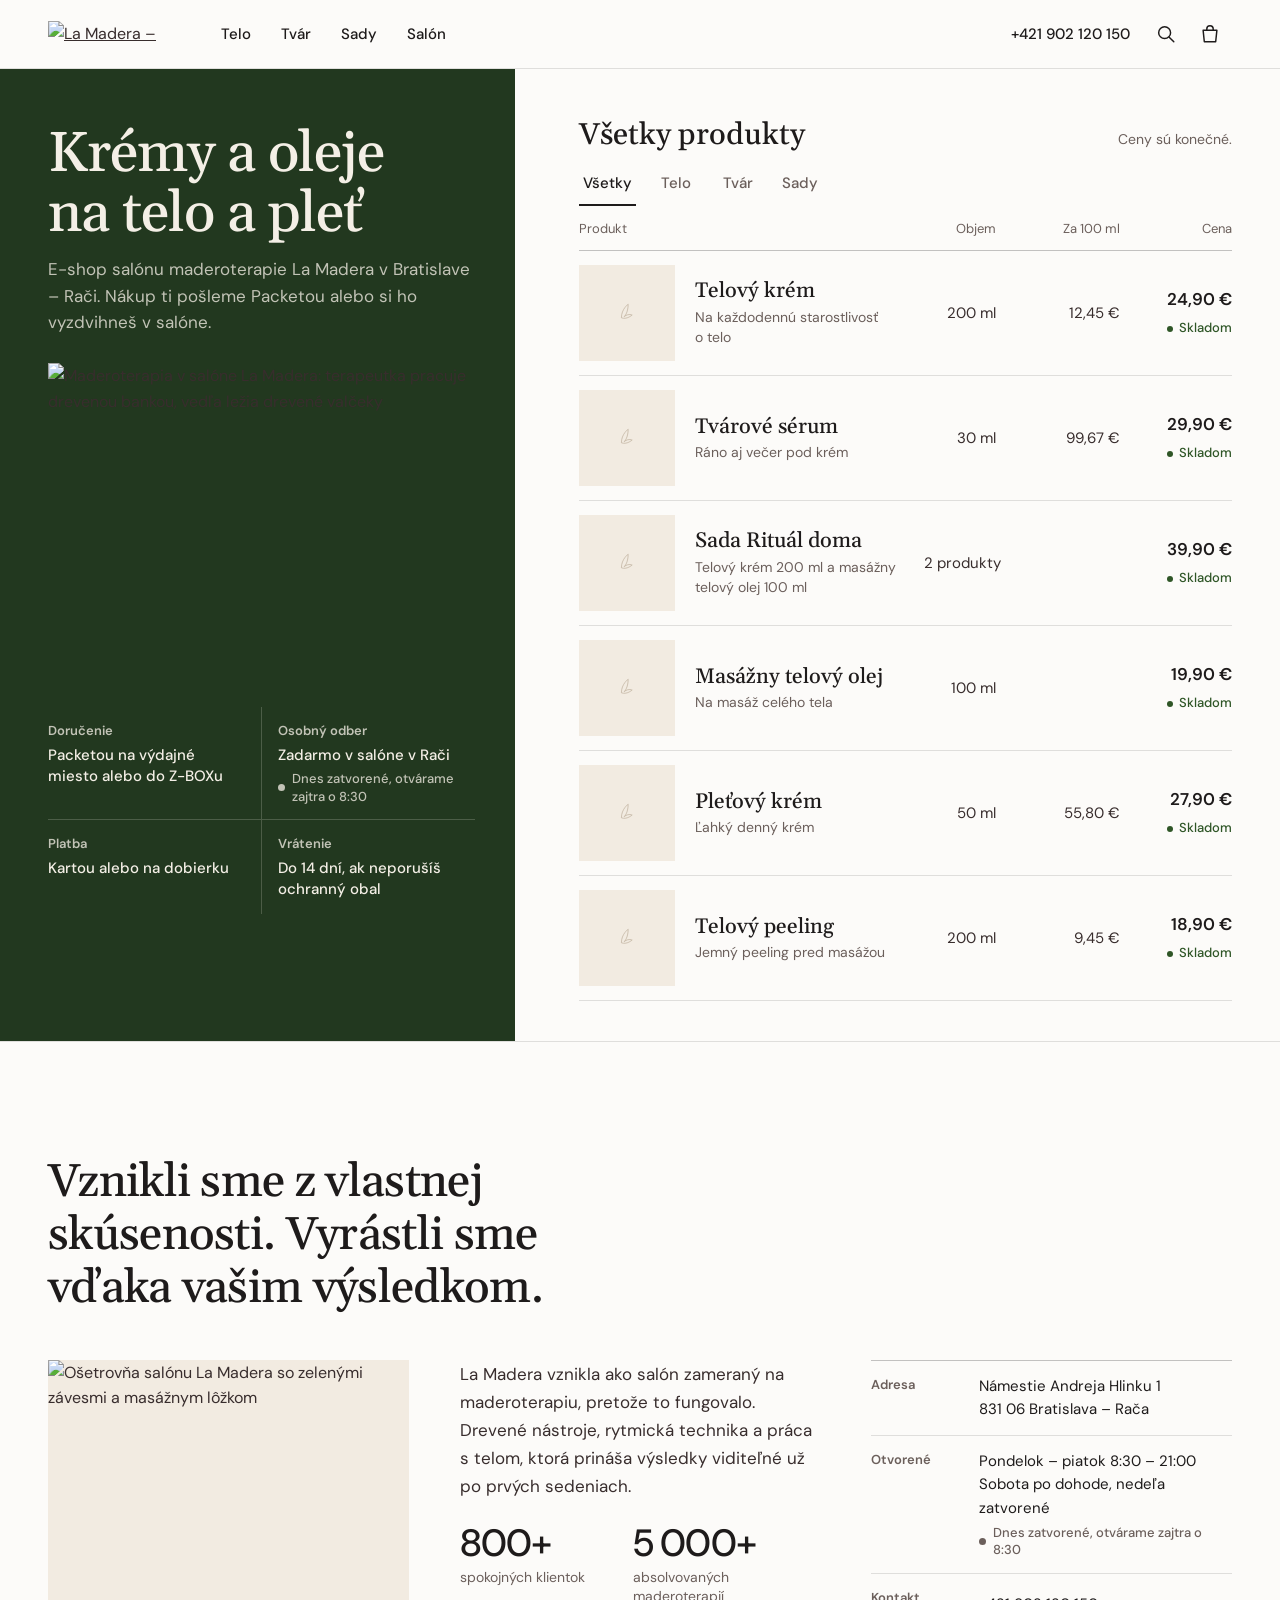
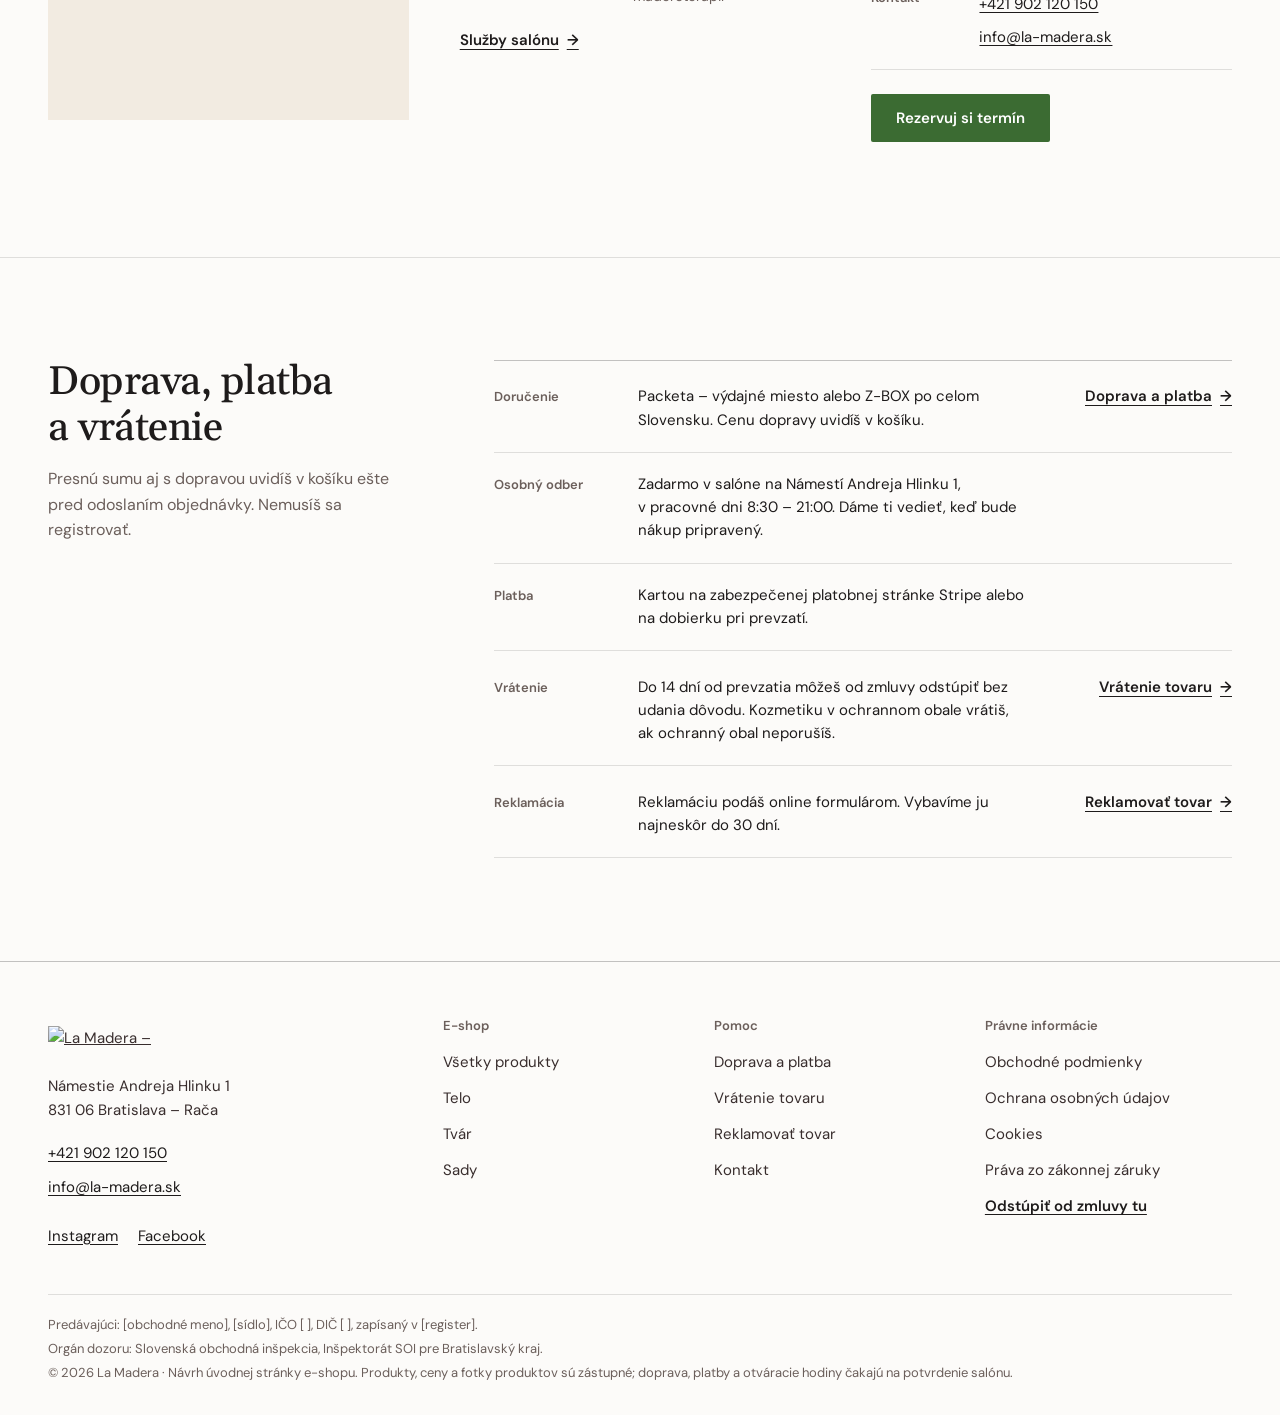
==== commit 46d6321b: "Navrh 2: vyklad s cennikom namiesto kostry FB, opravy z auditu Co-Authored-By: Claude Opus 5.5 <nore" ====
--- a/index.html
+++ b/index.html
@@ -4,41 +4,38 @@
 <meta charset="utf-8">
 <meta name="viewport" content="width=device-width, initial-scale=1">
 <meta name="robots" content="noindex, nofollow">
-<title>La Madera – krémy, oleje a sérá na telo a pleť</title>
-<meta name="description" content="E-shop salónu La Madera v Bratislave – Rači: krémy, oleje a sérá na telo a pleť. Doručenie Packetou alebo osobný odber v salóne.">
+<title>La Madera – krémy a oleje na telo a pleť</title>
+<meta name="description" content="E-shop salónu maderoterapie La Madera v Bratislave – Rači: krémy, oleje a sérá na telo a pleť. Doručenie Packetou alebo osobný odber v salóne.">
 <meta name="theme-color" content="#FCFBF9">
 <link rel="icon" href="https://la-madera.sk/wp-content/uploads/2026/05/la-madera-favicon.svg" type="image/svg+xml">
 <link rel="preconnect" href="https://fonts.googleapis.com">
 <link rel="preconnect" href="https://fonts.gstatic.com" crossorigin>
-<link rel="stylesheet" href="https://fonts.googleapis.com/css2?family=DM+Sans:opsz,wght@9..40,400;9..40,500;9..40,600&family=Gelasio:wght@400;500;600&display=swap">
+<link rel="stylesheet" href="https://fonts.googleapis.com/css2?family=DM+Sans:opsz,wght@9..40,400;9..40,500;9..40,600&family=Gelasio:wght@500&display=swap">
 <link rel="stylesheet" href="assets/styles.css">
 </head>
 <!--
   Úvodná stránka e-shopu La Madera (Darwon, návrh 2, 10/2026). Statické HTML, CSS a JS, nič sa nikam neodosiela.
   Pri preklopení do Next.js (darwon-storefront, apps/lamadera) pôjde z administrácie:
-  - produkty, ceny, objemy, jednotkové ceny, dostupnosť, fotky a kategórie: [data-product] = slug, [data-cat] = kategória
-  - počty v úvodnom rozcestníku a na čipoch: počet produktov v kategórii
-  - kontakty, otváracie hodiny, sociálne siete a údaje predajcu v pätičke: nastavenia obchodu
-  - texty a fotky úvodu, rituálu a salónu: texts.ts (Texty a fotky)
+  - produkty v cenníku: [data-product] = slug, [data-cat] = kategória; názov, popis, objem, jednotková cena, cena, dostupnosť, fotka
+  - kontakty, otváracie hodiny (aj sviatky a výnimky), sociálne siete a údaje predajcu v pätičke: nastavenia obchodu
+  - texty a fotky úvodu a salónu: texts.ts (Texty a fotky)
   Detaily produktov (/produkt/…), košík a právne stránky v tomto návrhu nie sú; odkazy vedú na 404.html.
   [data-note] = neoverený údaj; pred spustením naostro ho musí potvrdiť klientka.
 -->
 <body>
-<a class="skip" href="#obsah">Preskočiť na obsah</a>
-
-<header class="top">
+<a class="skip" href="#produkty">Preskočiť na produkty</a>
+
+<header class="top" data-page>
   <div class="wrap top__in">
-    <a class="logo" href="/" aria-label="La Madera – úvod e-shopu">
-      <svg viewBox="0 0 380 70" aria-hidden="true"><path transform="translate(20 35)" d="M0,0 C0,-22 17,-34 17,-34 C17,-34 17,-12 7,-3 C12,-7 19,-10 27,-7 C27,-7 14,5 0,0 Z"/><text x="58" y="44">LA MADERA</text></svg>
-    </a>
+    <a class="logo" href="/"><img src="https://la-madera.sk/wp-content/uploads/2026/05/la-madera-logo-1.svg" alt="La Madera – úvod e-shopu" width="380" height="70" data-note="Logo zo servera la-madera.sk; pred spustením prevziať do knižnice médií."></a>
     <nav class="top__nav" aria-label="Hlavná navigácia">
       <a href="?kategoria=telo#produkty" data-cat-link="telo">Telo</a>
       <a href="?kategoria=tvar#produkty" data-cat-link="tvar">Tvár</a>
       <a href="?kategoria=sady#produkty" data-cat-link="sady">Sady</a>
-      <a href="#salon">Salón</a>
+      <a href="#salon" data-jump>Salón</a>
     </nav>
     <div class="top__tools">
-      <a class="top__phone" href="tel:+421902120150">+421 902 120 150</a>
+      <a class="top__phone" href="tel:+421902120150">+421&nbsp;902&nbsp;120&nbsp;150</a>
       <a class="ico ico--phone" href="tel:+421902120150" aria-label="Zavolať do salónu, +421 902 120 150">
         <svg viewBox="0 0 24 24" aria-hidden="true"><path d="M6.5 3.5h3l1.5 4.5-2 1.3a10.5 10.5 0 0 0 5.7 5.7l1.3-2 4.5 1.5v3a1.5 1.5 0 0 1-1.6 1.5A16.5 16.5 0 0 1 5 5.1 1.5 1.5 0 0 1 6.5 3.5z"/></svg>
       </a>
@@ -46,7 +43,7 @@
         <svg viewBox="0 0 24 24" aria-hidden="true"><circle cx="10.5" cy="10.5" r="6.5"/><path d="m15.5 15.5 5 5"/></svg>
         <span class="sr">Hľadať</span>
       </button>
-      <a class="ico ico--cart" href="/kosik" aria-label="Košík, prázdny" data-cart>
+      <a class="ico" href="/kosik" aria-label="Košík, prázdny" data-cart>
         <svg viewBox="0 0 24 24" aria-hidden="true"><path d="M4.5 8h15l-1.3 12.5H5.8z"/><path d="M8.5 8V6.5a3.5 3.5 0 0 1 7 0V8"/></svg>
         <span class="ico__count" data-cart-count hidden>0</span>
       </a>
@@ -58,7 +55,7 @@
   </div>
 </header>
 
-<div class="sheet sheet--menu" id="menu" role="dialog" aria-modal="true" aria-label="Menu" hidden>
+<div class="sheet" id="menu" role="dialog" aria-modal="true" aria-label="Menu" hidden>
   <div class="wrap sheet__bar">
     <span class="sheet__title">Menu</span>
     <button class="ico" type="button" data-close>
@@ -67,19 +64,19 @@
     </button>
   </div>
   <nav class="wrap sheet__nav" aria-label="Mobilná navigácia">
-    <a href="?kategoria=all#produkty" data-cat-link="all" data-close>Všetky produkty <span class="num">6</span></a>
-    <a href="?kategoria=telo#produkty" data-cat-link="telo" data-close>Telo <span class="num">3</span></a>
-    <a href="?kategoria=tvar#produkty" data-cat-link="tvar" data-close>Tvár <span class="num">2</span></a>
-    <a href="?kategoria=sady#produkty" data-cat-link="sady" data-close>Sady <span class="num">1</span></a>
-    <a href="#salon" data-close>Salón La Madera</a>
-    <a href="#nakup" data-close>Doprava, platba a vrátenie</a>
+    <a href="?kategoria=all#produkty" data-cat-link="all">Všetky produkty</a>
+    <a href="?kategoria=telo#produkty" data-cat-link="telo">Telo</a>
+    <a href="?kategoria=tvar#produkty" data-cat-link="tvar">Tvár</a>
+    <a href="?kategoria=sady#produkty" data-cat-link="sady">Sady</a>
+    <a href="#salon" data-jump>Salón La&nbsp;Madera</a>
+    <a href="#nakup" data-jump>Doprava, platba a&nbsp;vrátenie</a>
   </nav>
-  <p class="wrap sheet__contact">Poradíme ti s výberom: <a class="link" href="tel:+421902120150">+421 902 120 150</a></p>
+  <p class="wrap sheet__contact">Poradíme ti s&nbsp;výberom: <a class="link nw" href="tel:+421902120150">+421&nbsp;902&nbsp;120&nbsp;150</a></p>
 </div>
 
 <div class="sheet sheet--search" id="hladat" role="dialog" aria-modal="true" aria-label="Hľadať" hidden>
   <form class="wrap search" action="/hladat" method="get" role="search">
-    <label class="search__label" for="q">Hľadať v e-shope</label>
+    <label class="search__label" for="q">Hľadať v&nbsp;e-shope</label>
     <div class="search__row">
       <input id="q" name="q" type="search" placeholder="Napr. telový krém" autocomplete="off" enterkeyhint="search">
       <button class="btn btn--ink" type="submit">Hľadať</button>
@@ -91,229 +88,161 @@
   </form>
 </div>
 
-<main id="obsah">
-
-  <!-- ÚVOD: typografický rozcestník (nie slider) – rozsah obchodu a vstup podľa kategórie hneď nad záhybom -->
-  <section class="intro" aria-labelledby="intro-h">
-    <div class="wrap intro__grid">
-      <div class="intro__copy">
-        <p class="label">E-shop salónu La Madera v&nbsp;Rači</p>
-        <h1 class="intro__h" id="intro-h">Krémy a&nbsp;oleje na&nbsp;telo a&nbsp;pleť</h1>
-        <p class="intro__lead">Starostlivosť, v&nbsp;ktorej pokračuješ aj medzi ošetreniami. Nákup ti pošleme Packetou alebo si ho vyzdvihneš priamo v&nbsp;salóne.</p>
-        <nav class="index" aria-label="Nakupuj podľa kategórie">
-          <p class="index__label" id="index-l">O&nbsp;čo sa chceš starať?</p>
-          <ul aria-labelledby="index-l">
-            <li><a class="index__row" href="?kategoria=telo#produkty" data-cat-link="telo">
-              <span class="index__name">Telo</span>
-              <span class="index__desc">Krém, olej a&nbsp;peeling</span>
-              <span class="index__count num">3 produkty</span>
-              <svg class="index__arrow" viewBox="0 0 24 24" aria-hidden="true"><path d="M4 12h15m-5-5 5 5-5 5"/></svg>
-            </a></li>
-            <li><a class="index__row" href="?kategoria=tvar#produkty" data-cat-link="tvar">
-              <span class="index__name">Tvár</span>
-              <span class="index__desc">Sérum a&nbsp;pleťový krém</span>
-              <span class="index__count num">2 produkty</span>
-              <svg class="index__arrow" viewBox="0 0 24 24" aria-hidden="true"><path d="M4 12h15m-5-5 5 5-5 5"/></svg>
-            </a></li>
-            <li><a class="index__row" href="?kategoria=sady#produkty" data-cat-link="sady">
-              <span class="index__name">Sady</span>
-              <span class="index__desc">Rituál doma</span>
-              <span class="index__count num">1 sada</span>
-              <svg class="index__arrow" viewBox="0 0 24 24" aria-hidden="true"><path d="M4 12h15m-5-5 5 5-5 5"/></svg>
-            </a></li>
-          </ul>
-          <a class="index__all" href="?kategoria=all#produkty" data-cat-link="all">Všetky produkty <span class="num">(6)</span></a>
-        </nav>
-      </div>
-      <figure class="intro__media">
-        <img src="https://la-madera.sk/wp-content/uploads/2026/06/La-Madera-June-26-03-2-2-2.webp" alt="Maderoterapia v salóne La Madera: terapeutka pracuje drevenou bankou, vedľa ležia drevené valčeky" width="1920" height="1070" fetchpriority="high">
-        <figcaption>Maderoterapia v&nbsp;salóne La Madera, Rača</figcaption>
-      </figure>
-    </div>
-
+<main id="obsah" data-page>
+
+  <!-- VÝKLAD: vľavo zelený panel značky (nadpis, fotka, nákup v skratke), vpravo cenník – produkty sú nad záhybom na každej šírke -->
+  <div class="wrap front">
+
+    <div class="front__head">
+      <h1 class="front__h">Krémy a&nbsp;oleje na&nbsp;telo a&nbsp;pleť</h1>
+      <p class="front__lead">E-shop salónu maderoterapie La&nbsp;Madera v&nbsp;Bratislave – Rači. Nákup ti pošleme Packetou alebo si ho vyzdvihneš v&nbsp;salóne.</p>
+    </div>
+
+    <section class="front__list" id="produkty" aria-labelledby="produkty-h">
+      <div class="list__head">
+        <h2 class="list__h" id="produkty-h">Všetky produkty</h2>
+        <p class="list__note" data-note="Platiteľ DPH nie je overený. „Ceny sú konečné“ platí v oboch prípadoch; „s DPH“ doplniť len pri platiteľovi.">Ceny sú konečné.</p>
+      </div>
+      <div class="tabs" role="group" aria-label="Zobraziť produkty">
+        <button type="button" aria-pressed="true" data-chip="all">Všetky</button>
+        <button type="button" aria-pressed="false" data-chip="telo">Telo</button>
+        <button type="button" aria-pressed="false" data-chip="tvar">Tvár</button>
+        <button type="button" aria-pressed="false" data-chip="sady">Sady</button>
+      </div>
+      <p class="sr" role="status" data-chip-status></p>
+
+      <div class="rows__cols" aria-hidden="true"><span>Produkt</span><span>Objem</span><span>Za 100&nbsp;ml</span><span>Cena</span></div>
+      <ul class="rows" data-note="Produkty, popisy, objemy, ceny, jednotkové ceny, dostupnosť a fotky sú zástupné – nahradia sa produktmi z administrácie. Ak sa budú predávať cudzie značky, nad názov pribudne značka. Pravidlo jednotkovej ceny pri kozmetike overiť u právnika.">
+        <li class="row" data-cat="telo" data-product="telovy-krem">
+          <div class="row__img"><img src="assets/img/foto-produktu.svg" alt="" width="240" height="240"></div>
+          <div class="row__main">
+            <h3 class="row__name"><a class="row__link" href="/produkt/telovy-krem">Telový krém</a></h3>
+            <p class="row__type">Na každodennú starostlivosť o&nbsp;telo</p>
+          </div>
+          <div class="row__meta"><p class="row__vol"><span class="sr">Objem: </span>200&nbsp;ml</p><p class="row__unit"><span class="sr">Cena za 100 ml: </span>12,45&nbsp;€<span class="row__per"> / 100&nbsp;ml</span></p></div>
+          <div class="row__buy"><p class="row__price"><span class="sr">Cena: </span>24,90&nbsp;€</p><p class="row__stock">Skladom</p></div>
+        </li>
+        <li class="row" data-cat="tvar" data-product="tvarove-serum">
+          <div class="row__img"><img src="assets/img/foto-produktu.svg" alt="" width="240" height="240"></div>
+          <div class="row__main">
+            <h3 class="row__name"><a class="row__link" href="/produkt/tvarove-serum">Tvárové sérum</a></h3>
+            <p class="row__type">Ráno aj večer pod krém</p>
+          </div>
+          <div class="row__meta"><p class="row__vol"><span class="sr">Objem: </span>30&nbsp;ml</p><p class="row__unit"><span class="sr">Cena za 100 ml: </span>99,67&nbsp;€<span class="row__per"> / 100&nbsp;ml</span></p></div>
+          <div class="row__buy"><p class="row__price"><span class="sr">Cena: </span>29,90&nbsp;€</p><p class="row__stock">Skladom</p></div>
+        </li>
+        <li class="row" data-cat="sady" data-product="sada-ritual-doma">
+          <div class="row__img"><img src="assets/img/foto-produktu.svg" alt="" width="240" height="240"></div>
+          <div class="row__main">
+            <h3 class="row__name"><a class="row__link" href="/produkt/sada-ritual-doma">Sada Rituál doma</a></h3>
+            <p class="row__type">Telový krém 200&nbsp;ml a&nbsp;masážny telový olej 100&nbsp;ml</p>
+          </div>
+          <div class="row__meta"><p class="row__vol"><span class="sr">Obsah: </span>2&nbsp;produkty</p></div>
+          <div class="row__buy"><p class="row__price"><span class="sr">Cena: </span>39,90&nbsp;€</p><p class="row__stock">Skladom</p></div>
+        </li>
+        <li class="row" data-cat="telo" data-product="masazny-olej">
+          <div class="row__img"><img src="assets/img/foto-produktu.svg" alt="" width="240" height="240"></div>
+          <div class="row__main">
+            <h3 class="row__name"><a class="row__link" href="/produkt/masazny-olej">Masážny telový olej</a></h3>
+            <p class="row__type">Na masáž celého tela</p>
+          </div>
+          <div class="row__meta"><p class="row__vol"><span class="sr">Objem: </span>100&nbsp;ml</p></div>
+          <div class="row__buy"><p class="row__price"><span class="sr">Cena: </span>19,90&nbsp;€</p><p class="row__stock">Skladom</p></div>
+        </li>
+        <li class="row" data-cat="tvar" data-product="pletovy-krem">
+          <div class="row__img"><img src="assets/img/foto-produktu.svg" alt="" width="240" height="240"></div>
+          <div class="row__main">
+            <h3 class="row__name"><a class="row__link" href="/produkt/pletovy-krem">Pleťový krém</a></h3>
+            <p class="row__type">Ľahký denný krém</p>
+          </div>
+          <div class="row__meta"><p class="row__vol"><span class="sr">Objem: </span>50&nbsp;ml</p><p class="row__unit"><span class="sr">Cena za 100 ml: </span>55,80&nbsp;€<span class="row__per"> / 100&nbsp;ml</span></p></div>
+          <div class="row__buy"><p class="row__price"><span class="sr">Cena: </span>27,90&nbsp;€</p><p class="row__stock">Skladom</p></div>
+        </li>
+        <li class="row" data-cat="telo" data-product="telovy-peeling">
+          <div class="row__img"><img src="assets/img/foto-produktu.svg" alt="" width="240" height="240"></div>
+          <div class="row__main">
+            <h3 class="row__name"><a class="row__link" href="/produkt/telovy-peeling">Telový peeling</a></h3>
+            <p class="row__type">Jemný peeling pred masážou</p>
+          </div>
+          <div class="row__meta"><p class="row__vol"><span class="sr">Objem: </span>200&nbsp;ml</p><p class="row__unit"><span class="sr">Cena za 100 ml: </span>9,45&nbsp;€<span class="row__per"> / 100&nbsp;ml</span></p></div>
+          <div class="row__buy"><p class="row__price"><span class="sr">Cena: </span>18,90&nbsp;€</p><p class="row__stock">Skladom</p></div>
+        </li>
+      </ul>
+    </section>
+
+    <figure class="front__media">
+      <img src="https://la-madera.sk/wp-content/uploads/2026/06/La-Madera-June-26-03-2-2-2-1024x571.webp"
+           srcset="https://la-madera.sk/wp-content/uploads/2026/06/La-Madera-June-26-03-2-2-2-768x428.webp 768w, https://la-madera.sk/wp-content/uploads/2026/06/La-Madera-June-26-03-2-2-2-1024x571.webp 1024w, https://la-madera.sk/wp-content/uploads/2026/06/La-Madera-June-26-03-2-2-2-1536x856.webp 1536w, https://la-madera.sk/wp-content/uploads/2026/06/La-Madera-June-26-03-2-2-2.webp 1920w"
+           sizes="(min-width: 1024px) 42vw, 100vw"
+           alt="Maderoterapia v salóne La Madera: terapeutka pracuje drevenou bankou, vedľa ležia drevené valčeky" width="1024" height="571">
+    </figure>
+
+    <dl class="front__facts" aria-label="Nákup v skratke" data-note="Doprava a platby podľa štandardu platformy (Packeta, osobný odber zadarmo, Stripe, dobierka podľa rešerše) – potvrdiť s klientkou.">
+      <div><dt>Doručenie</dt><dd>Packetou na výdajné miesto alebo do <span class="nw">Z-BOXu</span></dd></div>
+      <div><dt>Osobný odber</dt><dd>Zadarmo v&nbsp;salóne v&nbsp;Rači<span class="open" data-open-status></span></dd></div>
+      <div><dt>Platba</dt><dd>Kartou alebo na dobierku</dd></div>
+      <div><dt>Vrátenie</dt><dd>Do 14&nbsp;dní, ak neporušíš ochranný obal</dd></div>
+    </dl>
+
+  </div>
+
+  <!-- SALÓN: texty a fotka z la-madera.sk; navštíviť, vyzdvihnúť, rezervovať -->
+  <section class="salon" id="salon" aria-labelledby="salon-h">
     <div class="wrap">
-      <ul class="facts" aria-label="Nákup v skratke" data-note="Doprava a platby podľa štandardu platformy (Packeta, osobný odber, Stripe, dobierka podľa rešerše) – potvrdiť s klientkou.">
-        <li><span class="facts__k">Doručenie</span><span class="facts__v">Packetou na výdajné miesto alebo do <span class="nw">Z-BOXu</span></span></li>
-        <li><span class="facts__k">Osobný odber</span><span class="facts__v">V&nbsp;salóne v&nbsp;Rači</span><span class="open" data-open-status></span></li>
-        <li><span class="facts__k">Platba</span><span class="facts__v">Kartou alebo na dobierku</span></li>
-        <li><span class="facts__k">Vrátenie</span><span class="facts__v">Do 14 dní bez udania dôvodu</span></li>
-      </ul>
-    </div>
-  </section>
-
-  <!-- PONUKA: všetky produkty naraz (malý katalóg), čipy filtrujú ten istý zoznam; bez rýchleho pridania do košíka – rozhoduje detail produktu -->
-  <section class="shop" id="produkty" aria-labelledby="produkty-h">
-    <div class="wrap">
-      <div class="shop__head">
-        <h2 class="h2" id="produkty-h">Všetky produkty</h2>
-        <div class="chips" role="group" aria-label="Zobraziť produkty">
-          <button type="button" aria-pressed="true" data-chip="all">Všetko <span class="num">6</span></button>
-          <button type="button" aria-pressed="false" data-chip="telo">Telo <span class="num">3</span></button>
-          <button type="button" aria-pressed="false" data-chip="tvar">Tvár <span class="num">2</span></button>
-          <button type="button" aria-pressed="false" data-chip="sady">Sady <span class="num">1</span></button>
-        </div>
-      </div>
-      <p class="sr" role="status" data-chip-status></p>
-
-      <ul class="grid" data-note="Produkty, objemy, ceny, jednotkové ceny, dostupnosť a fotky sú zástupné – nahradia sa produktmi z administrácie. Jednotkovú cenu pri kozmetike overiť u právnika.">
-        <li class="card" data-cat="telo" data-product="telovy-krem">
-          <div class="card__img"><img src="assets/img/produkt-telovy-krem.svg" alt="" width="600" height="600" loading="lazy"></div>
-          <div class="card__body">
-            <p class="card__meta">Telo · 200 ml</p>
-            <h3 class="card__name"><a class="card__link" href="/produkt/telovy-krem">Telový krém</a></h3>
-            <p class="card__type">Výživný krém na každý deň</p>
-            <p class="card__price"><span class="num">24,90&nbsp;€</span> <span class="card__unit num">12,45&nbsp;€ / 100&nbsp;ml</span></p>
-            <p class="card__stock">Skladom</p>
-          </div>
-        </li>
-        <li class="card" data-cat="tvar" data-product="tvarove-serum">
-          <div class="card__img"><img src="assets/img/produkt-serum.svg" alt="" width="600" height="600" loading="lazy"></div>
-          <div class="card__body">
-            <p class="card__meta">Tvár · 30 ml</p>
-            <h3 class="card__name"><a class="card__link" href="/produkt/tvarove-serum">Tvárové sérum</a></h3>
-            <p class="card__type">Do rannej aj večernej rutiny</p>
-            <p class="card__price"><span class="num">29,90&nbsp;€</span> <span class="card__unit num">99,67&nbsp;€ / 100&nbsp;ml</span></p>
-            <p class="card__stock">Skladom</p>
-          </div>
-        </li>
-        <li class="card" data-cat="sady" data-product="sada-ritual-doma">
-          <div class="card__img"><img src="assets/img/produkt-sada.svg" alt="" width="600" height="600" loading="lazy"><span class="card__tag">Sada</span></div>
-          <div class="card__body">
-            <p class="card__meta">Sada · 2 produkty</p>
-            <h3 class="card__name"><a class="card__link" href="/produkt/sada-ritual-doma">Sada Rituál doma</a></h3>
-            <p class="card__type">Telový krém 200&nbsp;ml + masážny telový olej 100&nbsp;ml</p>
-            <p class="card__price"><span class="num">39,90&nbsp;€</span></p>
-            <p class="card__stock">Skladom</p>
-          </div>
-        </li>
-        <li class="card" data-cat="telo" data-product="masazny-olej">
-          <div class="card__img"><img src="assets/img/produkt-olej.svg" alt="" width="600" height="600" loading="lazy"></div>
-          <div class="card__body">
-            <p class="card__meta">Telo · 100 ml</p>
-            <h3 class="card__name"><a class="card__link" href="/produkt/masazny-olej">Masážny telový olej</a></h3>
-            <p class="card__type">Na masáž celého tela</p>
-            <p class="card__price"><span class="num">19,90&nbsp;€</span> <span class="card__unit num">19,90&nbsp;€ / 100&nbsp;ml</span></p>
-            <p class="card__stock">Skladom</p>
-          </div>
-        </li>
-        <li class="card" data-cat="tvar" data-product="pletovy-krem">
-          <div class="card__img"><img src="assets/img/produkt-pletovy-krem.svg" alt="" width="600" height="600" loading="lazy"></div>
-          <div class="card__body">
-            <p class="card__meta">Tvár · 50 ml</p>
-            <h3 class="card__name"><a class="card__link" href="/produkt/pletovy-krem">Pleťový krém</a></h3>
-            <p class="card__type">Ľahký krém na deň</p>
-            <p class="card__price"><span class="num">27,90&nbsp;€</span> <span class="card__unit num">55,80&nbsp;€ / 100&nbsp;ml</span></p>
-            <p class="card__stock">Skladom</p>
-          </div>
-        </li>
-        <li class="card" data-cat="telo" data-product="telovy-peeling">
-          <div class="card__img"><img src="assets/img/produkt-peeling.svg" alt="" width="600" height="600" loading="lazy"></div>
-          <div class="card__body">
-            <p class="card__meta">Telo · 200 ml</p>
-            <h3 class="card__name"><a class="card__link" href="/produkt/telovy-peeling">Telový peeling</a></h3>
-            <p class="card__type">Jemný peeling pred olejom alebo krémom</p>
-            <p class="card__price"><span class="num">18,90&nbsp;€</span> <span class="card__unit num">9,45&nbsp;€ / 100&nbsp;ml</span></p>
-            <p class="card__stock">Skladom</p>
-          </div>
-        </li>
-      </ul>
-    </div>
-  </section>
-
-  <!-- RITUÁL: logika rutiny ako jediný cross-sell na úvode (UX pravidlá §11); jediná tmavá plocha stránky -->
-  <section class="ritual" id="ritual" aria-labelledby="ritual-h">
-    <div class="wrap">
-      <div class="ritual__head">
-        <div>
-          <p class="label label--light">Rituál doma</p>
-          <h2 class="h2" id="ritual-h">Večer pre telo v&nbsp;troch krokoch</h2>
-        </div>
-        <p class="ritual__aside" data-note="Postup je všeobecný návrh – znenie a poradie potvrdí salón.">Jednoduchá rutina medzi návštevami salónu. Ak si nie si istá, čo je pre teba vhodné, poradíme ti v&nbsp;salóne alebo telefonicky.</p>
-      </div>
-      <ol class="steps">
-        <li class="step">
-          <p class="step__n">Krok 1</p>
-          <h3 class="step__t">Prečisti</h3>
-          <p class="step__p">Telový peeling jemne prečistí pokožku a&nbsp;pripraví ju na masáž.</p>
-          <a class="step__p-link" href="/produkt/telovy-peeling"><span>Telový peeling</span><span class="num">18,90&nbsp;€</span></a>
-        </li>
-        <li class="step">
-          <p class="step__n">Krok 2</p>
-          <h3 class="step__t">Premasíruj</h3>
-          <p class="step__p">Pár kvapiek oleja a&nbsp;pomalé krúživé pohyby. Stačí päť minút.</p>
-          <a class="step__p-link" href="/produkt/masazny-olej"><span>Masážny telový olej</span><span class="num">19,90&nbsp;€</span></a>
-        </li>
-        <li class="step">
-          <p class="step__n">Krok 3</p>
-          <h3 class="step__t">Vyživ</h3>
-          <p class="step__p">Na záver telový krém na celé telo, najlepšie hneď po sprche.</p>
-          <a class="step__p-link" href="/produkt/telovy-krem"><span>Telový krém</span><span class="num">24,90&nbsp;€</span></a>
-        </li>
-      </ol>
-      <div class="bundle">
-        <p class="bundle__k">Kroky 2 a&nbsp;3 v&nbsp;jednom balení</p>
-        <p class="bundle__name">Sada Rituál doma</p>
-        <p class="bundle__desc">Telový krém 200&nbsp;ml + masážny telový olej 100&nbsp;ml</p>
-        <p class="bundle__price num">39,90&nbsp;€</p>
-        <a class="btn btn--light" href="/produkt/sada-ritual-doma">Zobraziť sadu</a>
-      </div>
-    </div>
-  </section>
-
-  <!-- SALÓN: skutočná fotka a texty z la-madera.sk; dôvera a osobný odber -->
-  <section class="salon" id="salon" aria-labelledby="salon-h">
-    <div class="wrap salon__grid">
-      <figure class="salon__media">
-        <img src="https://la-madera.sk/wp-content/uploads/2026/06/La-Madera-June-26-09-2-2.webp" alt="Ošetrovňa salónu La Madera so zelenými závesmi a masážnym lôžkom" width="800" height="800" loading="lazy">
-      </figure>
-      <div class="salon__copy">
-        <p class="label">Salón La Madera</p>
-        <h2 class="h2" id="salon-h">Vznikli sme z&nbsp;vlastnej skúsenosti. Vyrástli sme vďaka vašim výsledkom.</h2>
-        <p class="salon__lead">La Madera vznikla ako salón zameraný na maderoterapiu, pretože to fungovalo. Drevené nástroje, rytmická technika a&nbsp;práca s&nbsp;telom, ktorá prináša výsledky viditeľné už po prvých sedeniach.</p>
-        <dl class="figures" data-note="Čísla z la-madera.sk (10/2026) – pred spustením potvrdiť.">
-          <div><dt>spokojných klientok</dt><dd class="num">800+</dd></div>
-          <div><dt>absolvovaných maderoterapií</dt><dd class="num">5&nbsp;000+</dd></div>
-        </dl>
-        <dl class="info">
-          <div><dt>Adresa</dt><dd>Námestie Andreja Hlinku 1, 831 06 Bratislava – Rača</dd></div>
-          <div><dt>Hodiny</dt><dd><span class="nw">PO–PI 8:30–21:00</span> · <span class="nw">SO na objednávku</span> · <span class="nw">NE zatvorené</span><span class="open" data-open-status></span></dd></div>
-          <div><dt>Kontakt</dt><dd><a class="link nw" href="tel:+421902120150">+421 902 120 150</a> · <a class="link nw" href="mailto:info@la-madera.sk">info@la-madera.sk</a></dd></div>
-        </dl>
-        <div class="salon__cta">
-          <a class="btn btn--green" href="https://services.bookio.com/la-madera/widget?lang=sk" rel="noopener" target="_blank">Rezervuj si termín<span class="sr"> (otvorí sa v novom okne)</span></a>
+      <h2 class="salon__h" id="salon-h">Vznikli sme z&nbsp;vlastnej skúsenosti. Vyrástli sme vďaka vašim výsledkom.</h2>
+      <div class="salon__grid">
+        <figure class="salon__media">
+          <img src="https://la-madera.sk/wp-content/uploads/2026/06/La-Madera-June-26-09-2-2-600x600.webp"
+               srcset="https://la-madera.sk/wp-content/uploads/2026/06/La-Madera-June-26-09-2-2-600x600.webp 600w, https://la-madera.sk/wp-content/uploads/2026/06/La-Madera-June-26-09-2-2.webp 800w"
+               sizes="(min-width: 1024px) 30vw, 100vw"
+               alt="Ošetrovňa salónu La Madera so zelenými závesmi a masážnym lôžkom" width="600" height="600" loading="lazy">
+        </figure>
+        <div class="salon__story">
+          <p>La Madera vznikla ako salón zameraný na maderoterapiu, pretože to fungovalo. Drevené nástroje, rytmická technika a&nbsp;práca s&nbsp;telom, ktorá prináša výsledky viditeľné už po prvých sedeniach.</p>
+          <dl class="figures" data-note="Čísla z la-madera.sk (10/2026) – pred spustením potvrdiť.">
+            <div><dt>spokojných klientok</dt><dd class="num">800+</dd></div>
+            <div><dt>absolvovaných maderoterapií</dt><dd class="num">5&nbsp;000+</dd></div>
+          </dl>
           <a class="arrow" href="https://la-madera.sk/sluzby">Služby salónu</a>
         </div>
+        <div class="salon__visit">
+          <dl class="visit" data-note="Hodiny z la-madera.sk (10/2026); v sviatky predpokladáme zatvorené – potvrdiť. V Next.js pôjdu hodiny aj výnimky z administrácie.">
+            <div><dt>Adresa</dt><dd>Námestie Andreja Hlinku&nbsp;1<br><span class="nw">831 06</span> Bratislava – Rača</dd></div>
+            <div><dt>Otvorené</dt><dd>Pondelok – piatok <span class="nw">8:30 – 21:00</span><br>Sobota po dohode, nedeľa zatvorené<span class="open" data-open-status></span></dd></div>
+            <div><dt>Kontakt</dt><dd><a class="link nw" href="tel:+421902120150">+421&nbsp;902&nbsp;120&nbsp;150</a><br><a class="link nw" href="mailto:info@la-madera.sk">info@la-madera.sk</a></dd></div>
+          </dl>
+          <a class="btn btn--green" href="https://services.bookio.com/la-madera/widget?lang=sk" rel="noopener" target="_blank">Rezervuj si termín<span class="sr"> (otvorí sa v novom okne)</span></a>
+        </div>
       </div>
     </div>
   </section>
 
-  <!-- DOPRAVA, PLATBA, VRÁTENIE: spôsoby a ceny dopravy idú z administrácie; doslovné odkazy podľa UX pravidiel §9 -->
+  <!-- DOPRAVA, PLATBA, VRÁTENIE: ceny dopravy idú z administrácie; doslovné odkazy podľa UX pravidiel §9 -->
   <section class="buy" id="nakup" aria-labelledby="nakup-h">
     <div class="wrap buy__grid">
       <div class="buy__head">
-        <p class="label">Nákup</p>
         <h2 class="h2" id="nakup-h">Doprava, platba a&nbsp;vrátenie</h2>
         <p class="muted">Presnú sumu aj s&nbsp;dopravou uvidíš v&nbsp;košíku ešte pred odoslaním objednávky. Nemusíš sa registrovať.</p>
       </div>
       <dl class="terms" data-note="Spôsoby dopravy a platby, ceny dopravy a lehoty potvrdiť s klientkou; ceny dopravy doplní administrácia.">
-        <div><dt>Doručenie</dt><dd>Packeta – výdajné miesto alebo <span class="nw">Z-BOX</span> po celom Slovensku. Cenu dopravy vidíš v&nbsp;košíku.</dd><dd class="terms__a"><a class="arrow" href="/doprava-a-platba">Doprava a platba</a></dd></div>
-        <div><dt>Osobný odber</dt><dd>V&nbsp;salóne na Námestí Andreja Hlinku 1, <span class="nw">PO–PI 8:30–21:00</span>. Dáme ti vedieť, keď bude nákup pripravený.</dd><dd class="terms__a"></dd></div>
+        <div><dt>Doručenie</dt><dd>Packeta – výdajné miesto alebo <span class="nw">Z-BOX</span> po celom Slovensku. Cenu dopravy uvidíš v&nbsp;košíku.</dd><dd class="terms__a"><a class="arrow" href="/doprava-a-platba">Doprava a&nbsp;platba</a></dd></div>
+        <div><dt>Osobný odber</dt><dd>Zadarmo v&nbsp;salóne na Námestí Andreja Hlinku&nbsp;1, v&nbsp;pracovné dni <span class="nw">8:30 – 21:00</span>. Dáme ti vedieť, keď bude nákup pripravený.</dd><dd class="terms__a"></dd></div>
         <div><dt>Platba</dt><dd>Kartou na zabezpečenej platobnej stránke Stripe alebo na dobierku pri prevzatí.</dd><dd class="terms__a"></dd></div>
-        <div><dt>Vrátenie</dt><dd>Do 14 dní od prevzatia bez udania dôvodu. Pri zapečatenej kozmetike platí, kým obal neotvoríš.</dd><dd class="terms__a"><a class="arrow" href="/vratenie-tovaru">Vrátenie tovaru</a></dd></div>
-        <div><dt>Reklamácia</dt><dd>Online formulárom, bez tlače a&nbsp;pošty. Vybavíme ju najneskôr do 30 dní.</dd><dd class="terms__a"><a class="arrow" href="/reklamovat">Reklamovať tovar</a></dd></div>
+        <div><dt>Vrátenie</dt><dd>Do 14&nbsp;dní od prevzatia môžeš od zmluvy odstúpiť bez udania dôvodu. Kozmetiku v&nbsp;ochrannom obale vrátiš, ak ochranný obal neporušíš.</dd><dd class="terms__a"><a class="arrow" href="/vratenie-tovaru">Vrátenie tovaru</a></dd></div>
+        <div><dt>Reklamácia</dt><dd>Reklamáciu podáš online formulárom. Vybavíme ju najneskôr do 30&nbsp;dní.</dd><dd class="terms__a"><a class="arrow" href="/reklamovat">Reklamovať tovar</a></dd></div>
       </dl>
     </div>
   </section>
 
 </main>
 
-<footer class="foot">
+<footer class="foot" data-page>
   <div class="wrap">
     <div class="foot__grid">
       <div class="foot__brand">
-        <a class="logo" href="/" aria-label="La Madera – úvod e-shopu"><svg viewBox="0 0 380 70" aria-hidden="true"><path transform="translate(20 35)" d="M0,0 C0,-22 17,-34 17,-34 C17,-34 17,-12 7,-3 C12,-7 19,-10 27,-7 C27,-7 14,5 0,0 Z"/><text x="58" y="44">LA MADERA</text></svg></a>
-        <p>Námestie Andreja Hlinku 1<br>831 06 Bratislava – Rača</p>
-        <p><a class="link" href="tel:+421902120150">+421 902 120 150</a><br><a class="link" href="mailto:info@la-madera.sk">info@la-madera.sk</a></p>
+        <a class="logo" href="/"><img src="https://la-madera.sk/wp-content/uploads/2026/05/la-madera-logo-1.svg" alt="La Madera – úvod e-shopu" width="380" height="70" loading="lazy"></a>
+        <p>Námestie Andreja Hlinku&nbsp;1<br><span class="nw">831 06</span> Bratislava – Rača</p>
+        <p><a class="link nw" href="tel:+421902120150">+421&nbsp;902&nbsp;120&nbsp;150</a><br><a class="link nw" href="mailto:info@la-madera.sk">info@la-madera.sk</a></p>
         <p class="foot__social"><a href="https://www.instagram.com/__la_madera__" rel="noopener" target="_blank">Instagram<span class="sr"> (otvorí sa v novom okne)</span></a> <a href="https://www.facebook.com/p/La-Madera-miluj-%C4%8Do-pre-seba-rob%C3%AD%C5%A1-61559010370004/" rel="noopener" target="_blank">Facebook<span class="sr"> (otvorí sa v novom okne)</span></a></p>
       </div>
       <div>
@@ -328,7 +257,7 @@
       <div>
         <h2 class="foot__h">Pomoc</h2>
         <ul>
-          <li><a href="/doprava-a-platba">Doprava a platba</a></li>
+          <li><a href="/doprava-a-platba">Doprava a&nbsp;platba</a></li>
           <li><a href="/vratenie-tovaru">Vrátenie tovaru</a></li>
           <li><a href="/reklamovat">Reklamovať tovar</a></li>
           <li><a href="/kontakt">Kontakt</a></li>
@@ -340,7 +269,7 @@
           <li><a href="/obchodne-podmienky">Obchodné podmienky</a></li>
           <li><a href="/ochrana-osobnych-udajov">Ochrana osobných údajov</a></li>
           <li><a href="/cookies">Cookies</a></li>
-          <li><a href="/zakonna-zaruka">Vaše práva zo zákonnej záruky</a></li>
+          <li><a href="/zakonna-zaruka">Práva zo zákonnej záruky</a></li>
           <li><a class="foot__strong" href="/odstupit">Odstúpiť od zmluvy tu</a></li>
         </ul>
       </div>
@@ -348,7 +277,7 @@
     <div class="foot__legal">
       <p data-note="Údaje predajcu idú z administrácie (operatorLine). Na la-madera.sk nie sú uvedené – doplniť a overiť v ORSR, FinState a VIES (platiteľ DPH?).">Predávajúci: [obchodné meno], [sídlo], IČO [&nbsp;], DIČ [&nbsp;], zapísaný v&nbsp;[register].</p>
       <p>Orgán dozoru: Slovenská obchodná inšpekcia, Inšpektorát SOI pre Bratislavský kraj.</p>
-      <p>© 2026 La Madera · Návrh úvodnej stránky e-shopu – produkty, ceny a&nbsp;fotky produktov sú zástupné.</p>
+      <p>© 2026 La&nbsp;Madera · Návrh úvodnej stránky e-shopu. Produkty, ceny a&nbsp;fotky produktov sú zástupné; doprava, platby a&nbsp;otváracie hodiny čakajú na potvrdenie salónu.</p>
     </div>
   </div>
 </footer>
--- a/assets/styles.css
+++ b/assets/styles.css
@@ -1,7 +1,8 @@
 /* La Madera – úvodná stránka e-shopu, návrh 2.
-   Koncept: obsah obchodu ako rozcestník a linajkový cenník. Jedna zem (papier), jeden text, jeden akcent (zelená),
-   materiál = drevo (dlaždice produktov, čísla na tmavej ploche). Jediná tmavá plocha je rituál (zelená ako závesy salónu).
-   Gelasio nadväzuje na logotyp (Georgia), DM Sans je z témy la-madera.sk. Rohy 0–2 px, vlasové linky namiesto kariet. Bez kurzívy. */
+   Koncept: výklad salónu. Vľavo zelený panel (farba závesov v salóne) s nadpisom, fotkou z ošetrenia a nákupom v skratke,
+   vpravo cenník v riadkoch ako pri pulte: názov, objem, cena za 100 ml, cena, dostupnosť. Produkty sú nad záhybom na každej šírke.
+   Jedna zem (papier), jeden text, jeden akcent (zelená); materiál = drevo pod fotkami produktov.
+   Gelasio nadväzuje na logotyp (Georgia), DM Sans je z témy la-madera.sk. Rohy 0–2 px, vlasové linky, bez kurzívy. */
 
 :root {
   --paper: #FCFBF9;
@@ -11,24 +12,26 @@
   --muted: #6B5F5B;
   --line: rgba(30, 27, 27, .13);
   --line-2: rgba(30, 27, 27, .26);
+  --field: #857A76;
   --green: #3B6B32;
   --green-d: #2F5627;
   --deep: #22381F;
   --cream: #F4EFE6;
-  --cream-2: rgba(244, 239, 230, .74);
+  --cream-2: rgba(244, 239, 230, .76);
   --cream-line: rgba(244, 239, 230, .2);
-  --honey: #D3A876;
+  --focus: var(--green);
   --serif: 'Gelasio', Georgia, 'Times New Roman', serif;
   --sans: 'DM Sans', system-ui, -apple-system, 'Segoe UI', Roboto, sans-serif;
   --maxw: 1280px;
   --pad: clamp(16px, 4vw, 48px);
+  --bleed: max(var(--pad), calc((100vw - var(--maxw)) / 2 + var(--pad)));
   --head: 56px;
   --ease: cubic-bezier(.2, .7, .3, 1);
 }
-@media (min-width: 900px) { :root { --head: 68px; } }
+@media (min-width: 1024px) { :root { --head: 68px; } }
 
 *, *::before, *::after { box-sizing: border-box; }
-html { -webkit-text-size-adjust: 100%; scroll-padding-top: calc(var(--head) + 16px); }
+html { -webkit-text-size-adjust: 100%; scroll-padding-top: calc(var(--head) + 12px); }
 body {
   margin: 0;
   background: var(--paper);
@@ -37,6 +40,7 @@
   -webkit-font-smoothing: antialiased;
   text-rendering: optimizeLegibility;
 }
+main { overflow-x: clip; }
 em, i, cite, address, dfn, var { font-style: normal; }
 img, svg { display: block; max-width: 100%; }
 a { color: inherit; }
@@ -48,45 +52,37 @@
 .sr { position: absolute !important; width: 1px; height: 1px; margin: -1px; padding: 0; overflow: hidden; clip: rect(0 0 0 0); white-space: nowrap; border: 0; }
 .skip { position: absolute; left: 12px; top: -60px; z-index: 100; padding: 10px 14px; background: var(--ink); color: var(--paper); font-weight: 600; text-decoration: none; }
 .skip:focus { top: 12px; }
-:focus-visible { outline: 2px solid var(--green); outline-offset: 3px; }
-
-.label { font: 600 12px/1.35 var(--sans); letter-spacing: .14em; text-transform: uppercase; color: var(--muted); }
-.label--light { color: var(--honey); }
-.h2 { font: 500 clamp(28px, 3.3vw, 42px)/1.14 var(--serif); letter-spacing: -.012em; color: var(--ink); text-wrap: balance; }
+:focus-visible { outline: 2px solid var(--focus); outline-offset: 3px; }
+[tabindex="-1"]:focus { outline: none; }
+
+.h2 { font: 500 clamp(28px, 3.2vw, 40px)/1.15 var(--serif); letter-spacing: -.012em; color: var(--ink); text-wrap: balance; }
 .muted { color: var(--muted); }
 .link { padding-block: 3px; color: var(--ink); text-decoration: underline; text-decoration-thickness: 1px; text-underline-offset: 3px; }
 .arrow { display: inline-flex; align-items: center; gap: 8px; min-height: 44px; font-weight: 600; font-size: 15px; color: var(--ink); text-decoration: underline; text-decoration-thickness: 1px; text-underline-offset: 4px; }
-.arrow::after { content: "→"; text-decoration: none; display: inline-block; transition: transform .2s var(--ease); }
-
-.btn { display: inline-flex; align-items: center; justify-content: center; min-height: 48px; padding: 0 24px; border: 1px solid transparent; border-radius: 2px; font: 600 15px/1.2 var(--sans); text-decoration: none; cursor: pointer; transition: background-color .2s, color .2s; white-space: nowrap; }
+.arrow::after { content: "→"; display: inline-block; transition: transform .2s var(--ease); }
+
+.btn { display: inline-flex; align-items: center; justify-content: center; min-height: 48px; padding: 0 24px; border: 1px solid transparent; border-radius: 2px; font: 600 15px/1.2 var(--sans); text-decoration: none; cursor: pointer; transition: background-color .2s; white-space: nowrap; }
 .btn--green { background: var(--green); color: #fff; }
 .btn--ink { background: var(--ink); color: var(--paper); }
-.btn--light { background: var(--cream); color: var(--deep); }
 
 @media (hover: hover) {
   .btn--green:hover { background: var(--green-d); }
   .btn--ink:hover { background: #000; }
-  .btn--light:hover { background: #fff; }
   .arrow:hover::after { transform: translateX(3px); }
   .link:hover { text-decoration-thickness: 2px; }
 }
 
 /* ---------- hlavička ---------- */
 .top { position: sticky; top: 0; z-index: 20; background: var(--paper); border-bottom: 1px solid var(--line); }
-.top__in { display: flex; align-items: center; gap: 28px; height: var(--head); }
-.logo { display: inline-flex; color: var(--ink); text-decoration: none; flex: none; }
-.logo svg { width: auto; height: 24px; overflow: visible; }
-.logo path { fill: var(--green); }
-.logo text { fill: currentColor; font: 400 36px Georgia, var(--serif); letter-spacing: .13em; }
-@media (min-width: 900px) { .top .logo svg { height: 27px; } }
-
-.top__nav { display: none; gap: 30px; }
-.top__nav a { position: relative; padding: 8px 0; font-weight: 500; font-size: 15px; color: var(--ink); text-decoration: none; }
-.top__nav a::after { content: ""; position: absolute; left: 0; right: 0; bottom: 4px; height: 1px; background: currentColor; transform: scaleX(0); transform-origin: left; transition: transform .2s var(--ease); }
-.top__nav a[aria-current="true"]::after { transform: scaleX(1); }
+.top__in { display: flex; align-items: center; gap: 12px; height: var(--head); }
+.logo { display: inline-flex; flex: none; padding-block: 8px; }
+.logo img { width: auto; height: 22px; }
+.top__nav { display: none; gap: 30px; margin-left: 20px; }
+.top__nav a { position: relative; padding: 10px 0; font-weight: 500; font-size: 15px; color: var(--ink); text-decoration: none; }
+.top__nav a::after { content: ""; position: absolute; left: 0; right: 0; bottom: 6px; height: 1px; background: currentColor; transform: scaleX(0); transform-origin: left; transition: transform .2s var(--ease); }
+.top__nav a.is-active::after { transform: scaleX(1); }
 @media (hover: hover) { .top__nav a:hover::after { transform: scaleX(1); } }
-
-.top__tools { display: flex; align-items: center; gap: 2px; margin-left: auto; }
+.top__tools { display: flex; align-items: center; margin-left: auto; }
 .top__phone { display: none; margin-right: 14px; font-weight: 500; font-size: 15px; color: var(--ink); text-decoration: none; font-variant-numeric: tabular-nums; }
 @media (hover: hover) { .top__phone:hover { text-decoration: underline; text-underline-offset: 4px; } }
 
@@ -94,8 +90,9 @@
 .ico svg { width: 22px; height: 22px; fill: none; stroke: currentColor; stroke-width: 1.6; stroke-linecap: round; stroke-linejoin: round; }
 .ico__count { position: absolute; top: 5px; right: 3px; min-width: 18px; height: 18px; padding: 0 5px; border-radius: 9px; background: var(--green); color: #fff; font: 600 11px/18px var(--sans); text-align: center; }
 @media (hover: hover) { .ico:hover { background: var(--wood); } }
-
-@media (min-width: 900px) {
+@media (max-width: 359px) { .ico--phone { display: none; } }
+@media (min-width: 1024px) {
+  .logo img { height: 26px; }
   .top__nav { display: flex; }
   .top__phone { display: inline; }
   .ico--phone, .ico--menu { display: none; }
@@ -105,184 +102,167 @@
 .sheet { position: fixed; inset: 0; z-index: 40; overflow-y: auto; background: var(--paper); }
 .sheet[hidden] { display: none; }
 .sheet__bar { display: flex; align-items: center; justify-content: space-between; height: var(--head); border-bottom: 1px solid var(--line); }
+.sheet__title { font-weight: 500; }
 .sheet__nav { display: flex; flex-direction: column; padding-top: 8px; padding-bottom: 8px; }
-.sheet__nav a { display: flex; align-items: baseline; justify-content: space-between; gap: 16px; padding: 16px 0; border-bottom: 1px solid var(--line); font: 500 26px/1.2 var(--serif); color: var(--ink); text-decoration: none; }
-.sheet__nav .num { font: 400 15px var(--sans); color: var(--muted); }
+.sheet__nav a { padding: 15px 0; border-bottom: 1px solid var(--line); font: 500 25px/1.2 var(--serif); color: var(--ink); text-decoration: none; }
+.sheet__nav a.is-active { color: var(--green-d); }
 .sheet__contact { padding-top: 20px; padding-bottom: 32px; color: var(--muted); }
 
 .search { position: relative; padding-top: 20px; padding-bottom: 28px; }
 .search__label { display: block; margin: 6px 56px 14px 0; font: 500 24px/1.2 var(--serif); color: var(--ink); }
 .search__row { display: flex; gap: 8px; }
-.search input { flex: 1; min-width: 0; height: 52px; padding: 0 14px; border: 1px solid var(--line-2); border-radius: 2px; background: #fff; color: var(--ink); font: 400 17px var(--sans); }
+.search input { flex: 1; min-width: 0; height: 52px; padding: 0 14px; border: 1px solid var(--field); border-radius: 2px; background: #fff; color: var(--ink); font: 400 17px var(--sans); }
 .search input:focus-visible { outline: 2px solid var(--green); outline-offset: 0; border-color: var(--green); }
 .search .btn { height: 52px; }
 .search__close { position: absolute; top: 14px; right: calc(var(--pad) - 10px); }
-@media (min-width: 900px) {
+@media (min-width: 1024px) {
   .sheet--search { background: rgba(30, 27, 27, .38); overflow: visible; }
   .sheet--search .search { background: var(--paper); box-shadow: 0 0 0 100vmax var(--paper); clip-path: inset(0 -100vmax); padding-top: 28px; padding-bottom: 36px; }
   .search__row { max-width: 760px; }
 }
 
-/* ---------- úvod: rozcestník ---------- */
-.intro { overflow-x: clip; }
-.intro__grid { display: grid; }
-.intro__copy { padding-top: 28px; padding-bottom: 28px; }
-.intro__h { margin: 14px 0 14px; font: 500 clamp(36px, 4.6vw, 62px)/1.06 var(--serif); letter-spacing: -.018em; color: var(--ink); text-wrap: balance; }
-.intro__lead { max-width: 34em; font-size: 17px; line-height: 1.6; }
-
-.index { margin-top: 26px; }
-.index__label { margin-bottom: 8px; font: 600 12px/1.35 var(--sans); letter-spacing: .14em; text-transform: uppercase; color: var(--muted); }
-.index ul { margin: 0; padding: 0; list-style: none; border-top: 1px solid var(--line-2); }
-.index__row { display: grid; grid-template-columns: 1fr auto 20px; grid-template-areas: "name count arrow" "desc count arrow"; align-items: center; column-gap: 14px; min-height: 66px; padding: 10px 4px 10px 0; border-bottom: 1px solid var(--line-2); color: var(--ink); text-decoration: none; transition: background-color .2s, padding .2s var(--ease); }
-.index__name { grid-area: name; font: 500 24px/1.15 var(--serif); }
-.index__desc { grid-area: desc; font-size: 14px; line-height: 1.4; color: var(--muted); }
-.index__count { grid-area: count; font-size: 14px; color: var(--muted); }
-.index__arrow { grid-area: arrow; width: 20px; height: 20px; fill: none; stroke: currentColor; stroke-width: 1.6; stroke-linecap: round; stroke-linejoin: round; transition: transform .2s var(--ease); }
-.index__all { display: inline-flex; align-items: center; min-height: 44px; margin-top: 8px; font-weight: 600; font-size: 15px; color: var(--ink); text-decoration: underline; text-decoration-thickness: 1px; text-underline-offset: 4px; }
-.index__all .num { margin-left: 4px; font-weight: 400; color: var(--muted); }
+/* ---------- výklad: panel značky + cenník ---------- */
+.front { display: grid; grid-template-areas: "head" "list" "media" "facts"; }
+.front__head { grid-area: head; margin-inline: calc(var(--pad) * -1); padding: 28px var(--pad) 30px; background: var(--deep); color: var(--cream); --focus: var(--cream); }
+.front__h { font: 500 clamp(34px, 4.4vw, 58px)/1.06 var(--serif); letter-spacing: -.018em; color: var(--cream); text-wrap: balance; }
+.front__lead { max-width: 30em; margin-top: 12px; font-size: 16px; line-height: 1.55; color: var(--cream-2); }
+
+.front__list { grid-area: list; padding-top: 24px; padding-bottom: 8px; }
+.list__head { display: flex; flex-wrap: wrap; align-items: baseline; justify-content: space-between; gap: 4px 16px; }
+.list__h { font: 500 26px/1.2 var(--serif); color: var(--ink); }
+.list__note { font-size: 14px; color: var(--muted); }
+.tabs { display: flex; gap: 18px; margin-top: 8px; border-bottom: 1px solid var(--line-2); }
+.tabs button { position: relative; min-width: 44px; min-height: 44px; padding: 0 4px; border: 0; background: none; font-weight: 500; font-size: 15px; color: var(--muted); cursor: pointer; }
+.tabs button::after { content: ""; position: absolute; left: 0; right: 0; bottom: -1px; height: 2px; background: var(--ink); transform: scaleX(0); transition: transform .2s var(--ease); }
+.tabs button[aria-pressed="true"] { color: var(--ink); }
+.tabs button[aria-pressed="true"]::after { transform: scaleX(1); }
+@media (hover: hover) { .tabs button:hover { color: var(--ink); } }
+
+.rows__cols { display: none; }
+.rows { margin: 0; padding: 0; list-style: none; }
+.row { position: relative; display: grid; grid-template-columns: 72px minmax(0, 1fr) auto; grid-template-areas: "img main buy" "img meta buy"; align-content: start; column-gap: 14px; padding: 14px 0; border-bottom: 1px solid var(--line); }
+.row[hidden] { display: none; }
+.row__img { grid-area: img; align-self: start; aspect-ratio: 1; background: var(--wood); transition: background-color .2s; }
+.row__img img { width: 100%; height: 100%; }
+.row__main { grid-area: main; }
+.row__name { font: 500 19px/1.25 var(--serif); color: var(--ink); }
+.row__link { color: inherit; text-decoration: none; }
+.row__link::after { content: ""; position: absolute; inset: 0; z-index: 1; }
+.row__link:focus-visible { outline: none; }
+.row:has(.row__link:focus-visible) { outline: 2px solid var(--focus); outline-offset: 2px; }
+.row__type { margin-top: 2px; font-size: 14px; line-height: 1.45; color: var(--muted); }
+.row__meta { grid-area: meta; display: flex; flex-wrap: wrap; margin-top: 4px; font-size: 13px; color: var(--muted); }
+.row__unit::before { content: "\00a0·\00a0"; }
+.row__buy { grid-area: buy; text-align: right; }
+.row__price { font-weight: 600; font-size: 17px; color: var(--ink); font-variant-numeric: tabular-nums lining-nums; white-space: nowrap; }
+.row__stock { display: inline-flex; align-items: center; gap: 6px; margin-top: 2px; font-weight: 500; font-size: 13px; color: var(--green-d); }
+.row__stock::before { content: ""; width: 6px; height: 6px; border-radius: 50%; background: currentColor; }
+.row__vol, .row__unit { font-variant-numeric: tabular-nums lining-nums; }
 @media (hover: hover) {
-  .index__row:hover { background: var(--wood); padding-left: 12px; }
-  .index__row:hover .index__arrow { transform: translateX(3px); }
-}
-
-.intro__media { position: relative; margin: 8px calc(var(--pad) * -1) 0; aspect-ratio: 4 / 3; background: var(--wood); }
-.intro__media img { width: 100%; height: 100%; object-fit: cover; object-position: 62% 50%; }
-.intro__media figcaption { position: absolute; left: 0; bottom: 0; padding: 8px 12px; background: var(--paper); font-size: 12px; line-height: 1.3; color: var(--muted); }
-
-.facts { display: grid; grid-template-columns: repeat(2, minmax(0, 1fr)); margin: 0; padding: 0; list-style: none; border-bottom: 1px solid var(--line-2); }
-.facts li { display: flex; flex-direction: column; gap: 4px; padding: 16px 14px 16px 0; border-bottom: 1px solid var(--line); }
-.facts li:nth-child(even) { padding-left: 16px; padding-right: 0; border-left: 1px solid var(--line); }
-.facts li:nth-last-child(-n+2) { border-bottom: 0; }
-.facts__k { font: 600 11.5px/1.3 var(--sans); letter-spacing: .14em; text-transform: uppercase; color: var(--muted); }
-.facts__v { font-weight: 500; font-size: 15px; line-height: 1.4; color: var(--ink); }
-
-.open { display: flex; align-items: center; gap: 7px; margin-top: 2px; font: 500 13px/1.35 var(--sans); color: var(--muted); }
+  .row:hover .row__name { text-decoration: underline; text-decoration-thickness: 1px; text-underline-offset: 4px; }
+  .row:hover .row__img { background: #EADFD0; }
+}
+
+.front__media { grid-area: media; margin: 32px calc(var(--pad) * -1) 0; aspect-ratio: 3 / 2; background: var(--wood); overflow: hidden; }
+.front__media img { width: 100%; height: 100%; object-fit: cover; object-position: 62% 50%; }
+
+.front__facts { grid-area: facts; display: grid; grid-template-columns: repeat(2, minmax(0, 1fr)); border-bottom: 1px solid var(--line-2); }
+.front__facts div { display: flex; flex-direction: column; gap: 3px; padding: 16px 14px 16px 0; border-bottom: 1px solid var(--line); }
+.front__facts div:nth-child(even) { padding: 16px 0 16px 16px; border-left: 1px solid var(--line); }
+.front__facts div:nth-last-child(-n+2) { border-bottom: 0; }
+.front__facts dt { font-weight: 600; font-size: 13px; color: var(--muted); }
+.front__facts dd { font-weight: 500; font-size: 15px; line-height: 1.4; color: var(--ink); }
+
+.open { display: flex; align-items: center; gap: 7px; margin-top: 4px; font: 500 13px/1.35 var(--sans); color: var(--muted); }
 .open::before { content: ""; flex: none; width: 7px; height: 7px; border-radius: 50%; background: currentColor; }
 .open.is-open { color: var(--green-d); }
 .open:empty { display: none; }
 
-@media (min-width: 960px) {
-  .intro__grid { grid-template-columns: minmax(0, 5fr) minmax(0, 7fr); column-gap: clamp(40px, 5vw, 88px); min-height: min(660px, calc(100vh - var(--head) - 110px)); }
-  .intro__copy { align-self: center; padding-top: 56px; padding-bottom: 56px; }
-  .intro__lead { font-size: 18px; }
-  .index { margin-top: 36px; }
-  .intro__media { margin: 0 calc(-1 * max(var(--pad), (100vw - var(--maxw)) / 2 + var(--pad))) 0 0; aspect-ratio: auto; }
-  .facts { grid-template-columns: repeat(4, minmax(0, 1fr)); border-top: 1px solid var(--line-2); }
-  .facts li, .facts li:nth-child(even) { padding: 20px 24px; border-bottom: 0; border-left: 1px solid var(--line); }
-  .facts li:first-child { padding-left: 0; border-left: 0; }
-}
-
-/* ---------- ponuka: linajkový cenník ---------- */
-.shop { padding: clamp(56px, 8vw, 104px) 0 clamp(56px, 8vw, 96px); }
-.shop__head { display: flex; flex-wrap: wrap; align-items: flex-end; justify-content: space-between; gap: 16px 24px; margin-bottom: 24px; }
-.chips { display: flex; flex-wrap: wrap; gap: 8px; }
-.chips button { display: inline-flex; align-items: center; gap: 7px; min-height: 44px; padding: 0 13px; border: 1px solid var(--line-2); border-radius: 2px; background: var(--paper); font-weight: 500; font-size: 15px; color: var(--ink); cursor: pointer; transition: background-color .2s, color .2s, border-color .2s; }
-.chips .num { font-size: 13px; color: var(--muted); }
-.chips button[aria-pressed="true"] { background: var(--ink); border-color: var(--ink); color: var(--paper); }
-.chips button[aria-pressed="true"] .num { color: rgba(252, 251, 249, .72); }
-@media (hover: hover) { .chips button[aria-pressed="false"]:hover { border-color: var(--ink); } }
-
-.grid { display: grid; grid-template-columns: repeat(2, minmax(0, 1fr)); margin: 0; padding: 0; list-style: none; overflow: hidden; border-top: 1px solid var(--line-2); }
-.card { position: relative; padding: 14px 12px 20px; border-bottom: 1px solid var(--line); box-shadow: -1px 0 0 var(--line); }
-.card[hidden] { display: none; }
-.card__img { position: relative; aspect-ratio: 1; overflow: hidden; background: var(--wood); }
-.card__img img { width: 100%; height: 100%; object-fit: contain; transition: transform .5s var(--ease); }
-.card__tag { position: absolute; top: 10px; left: 10px; padding: 4px 8px; background: var(--paper); font: 600 11px/1.3 var(--sans); letter-spacing: .12em; text-transform: uppercase; color: var(--ink); }
-.card__body { padding-top: 14px; }
-.card__meta { font: 600 11.5px/1.3 var(--sans); letter-spacing: .12em; text-transform: uppercase; color: var(--muted); }
-.card__name { margin: 6px 0 4px; font: 500 19px/1.25 var(--serif); color: var(--ink); }
-.card__link { color: inherit; text-decoration: none; }
-.card__link::after { content: ""; position: absolute; inset: 0; z-index: 1; }
-.card__link:focus-visible { outline: none; }
-.card:has(.card__link:focus-visible) { outline: 2px solid var(--green); outline-offset: -2px; }
-.card__type { margin-bottom: 12px; font-size: 14px; line-height: 1.45; color: var(--muted); }
-.card__price { display: flex; flex-wrap: wrap; align-items: baseline; gap: 2px 10px; }
-.card__price > .num:first-child { font-weight: 600; font-size: 17px; color: var(--ink); }
-.card__unit { font-size: 13px; color: var(--muted); }
-.card__stock { display: flex; align-items: center; gap: 7px; margin-top: 6px; font-weight: 500; font-size: 13px; color: var(--green-d); }
-.card__stock::before { content: ""; width: 6px; height: 6px; border-radius: 50%; background: currentColor; }
-@media (hover: hover) {
-  .card:hover .card__img img { transform: scale(1.045); }
-  .card:hover .card__name { text-decoration: underline; text-decoration-thickness: 1px; text-underline-offset: 4px; }
-}
 @media (min-width: 760px) {
-  .chips button { gap: 8px; padding: 0 16px; }
-  .figures { gap: 20px 48px; }
+  .front__head { padding-top: 40px; padding-bottom: 40px; }
+  .front__lead { font-size: 17px; }
+  .front__list { padding-top: 36px; }
+  .list__h { font-size: 30px; }
+  .rows__cols { display: grid; grid-template-columns: 88px minmax(0, 1fr) 76px 110px 96px; column-gap: 20px; padding: 14px 0 10px; border-bottom: 1px solid var(--line-2); font-size: 13px; color: var(--muted); }
+  .rows__cols span:first-child { grid-column: 1 / 3; }
+  .rows__cols span:nth-child(n+2) { text-align: right; }
+  .tabs { border-bottom: 0; }
+  .row { grid-template-columns: 88px minmax(0, 1fr) 76px 110px 96px; grid-template-areas: "img main vol unit buy"; align-items: center; column-gap: 20px; padding: 14px 0; }
+  .row__meta { display: contents; }
+  .row__vol { grid-area: vol; text-align: right; font-size: 15px; color: var(--text); }
+  .row__unit { grid-area: unit; text-align: right; font-size: 15px; color: var(--text); }
+  .row__unit::before { content: none; }
+  .row__per { display: none; }
+  .row__name { font-size: 21px; }
+  .front__media { aspect-ratio: 16 / 9; }
+  .front__facts { grid-template-columns: repeat(4, minmax(0, 1fr)); }
+  .front__facts div, .front__facts div:nth-child(even) { padding: 18px 20px; border-bottom: 0; border-left: 1px solid var(--line); }
+  .front__facts div:first-child { padding-left: 0; border-left: 0; }
+}
+
+@media (min-width: 1024px) {
+  .front { grid-template-columns: minmax(0, 5fr) minmax(0, 7fr); grid-template-rows: auto auto 1fr; grid-template-areas: "head list" "media list" "facts list"; column-gap: clamp(40px, 5vw, 80px); }
+  .front__head, .front__media, .front__facts { margin: 0 0 0 calc(var(--bleed) * -1); padding-left: var(--bleed); padding-right: 40px; background: var(--deep); --focus: var(--cream); }
+  .front__head { padding-top: 56px; padding-bottom: 28px; }
+  .front__media { aspect-ratio: auto; padding-bottom: 8px; overflow: visible; }
+  .front__media img { aspect-ratio: 4 / 3; height: auto; }
+  .front__facts { grid-template-columns: repeat(2, minmax(0, 1fr)); align-content: start; padding-top: 16px; padding-bottom: 40px; border-bottom: 0; }
+  .front__facts div, .front__facts div:nth-child(even) { padding: 14px 16px 14px 0; border-left: 0; border-bottom: 1px solid var(--cream-line); }
+  .front__facts div:nth-child(even) { padding-left: 16px; border-left: 1px solid var(--cream-line); }
+  .front__facts div:first-child { padding-left: 0; }
+  .front__facts div:nth-last-child(-n+2) { border-bottom: 0; }
+  .front__facts dt { color: var(--cream-2); }
+  .front__facts dd { color: var(--cream); }
+  .front__facts .open { color: var(--cream-2); }
+  .front__facts .open.is-open { color: #CFE3C4; }
+  .front__list { padding-top: 48px; padding-bottom: 40px; }
+  .rows__cols, .row { grid-template-columns: 96px minmax(0, 1fr) 72px 104px 92px; }
+}
+
+/* ---------- salón ---------- */
+.salon { padding: clamp(64px, 9vw, 120px) 0; border-top: 1px solid var(--line); }
+.salon__h { max-width: 24ch; font: 500 clamp(28px, 3.6vw, 46px)/1.15 var(--serif); letter-spacing: -.015em; color: var(--ink); text-wrap: balance; }
+.salon__grid { display: grid; gap: 28px; margin-top: 32px; }
+.salon__media { aspect-ratio: 4 / 3; overflow: hidden; background: var(--wood); }
+.salon__media img { width: 100%; height: 100%; object-fit: cover; object-position: 50% 60%; }
+.salon__story p { max-width: 34em; font-size: 17px; line-height: 1.65; }
+.figures { display: grid; grid-template-columns: repeat(2, auto); justify-content: start; gap: 16px 32px; margin: 24px 0 12px; }
+.figures div { display: flex; flex-direction: column-reverse; justify-content: flex-end; }
+.figures dd { font: 500 38px/1 var(--sans); letter-spacing: -.02em; color: var(--ink); font-variant-numeric: tabular-nums lining-nums; }
+.figures dt { margin-top: 6px; font-size: 13px; line-height: 1.35; color: var(--muted); }
+.visit { border-top: 1px solid var(--line-2); }
+.visit div { display: grid; grid-template-columns: 92px minmax(0, 1fr); gap: 4px 16px; padding: 14px 0; border-bottom: 1px solid var(--line); }
+.visit dt { font-weight: 600; font-size: 13px; line-height: 1.6; color: var(--muted); }
+.visit dd { font-size: 15px; line-height: 1.55; color: var(--ink); }
+.visit .link, .foot__brand .link { display: inline-block; padding-block: 5px; }
+.salon__visit .btn { margin-top: 24px; }
+@media (min-width: 760px) {
+  .salon__grid { grid-template-columns: minmax(0, 1fr) minmax(0, 1fr); column-gap: 40px; row-gap: 40px; margin-top: 44px; }
+  .salon__media { aspect-ratio: 1; }
+  .salon__visit { grid-column: 1 / -1; display: grid; grid-template-columns: minmax(0, 2fr) minmax(0, 1fr); column-gap: 40px; align-items: end; }
+  .salon__visit .btn { justify-self: start; }
+  .figures { gap: 16px 48px; }
   .figures dt { font-size: 14px; }
-  .grid { grid-template-columns: repeat(3, minmax(0, 1fr)); }
-  .card { padding: 24px 24px 28px; }
-  .card__name { font-size: 22px; }
-}
-
-/* ---------- rituál: jediná tmavá plocha ---------- */
-.ritual { padding: clamp(64px, 9vw, 120px) 0; background: var(--deep); color: var(--cream); }
-.ritual .h2 { margin-top: 10px; color: var(--cream); }
-.ritual__head { display: grid; gap: 16px; }
-.ritual__aside { max-width: 34em; color: var(--cream-2); }
-.steps { margin: 40px 0 0; padding: 0; list-style: none; border-top: 1px solid var(--cream-line); }
-.step { display: flex; flex-direction: column; padding: 28px 0; border-bottom: 1px solid var(--cream-line); }
-.step__n { font: 600 12px/1.3 var(--sans); letter-spacing: .14em; text-transform: uppercase; color: var(--honey); }
-.step__t { margin: 8px 0 10px; font: 500 30px/1.15 var(--serif); color: var(--cream); }
-.step__p { margin-bottom: 18px; color: var(--cream-2); }
-.step__p-link { display: flex; justify-content: space-between; align-items: center; gap: 12px; min-height: 48px; margin-top: auto; padding: 12px 0 0; border-top: 1px solid var(--cream-line); font-weight: 500; font-size: 15px; color: var(--cream); text-decoration: none; }
-.step__p-link .num { color: var(--honey); font-weight: 600; }
-@media (hover: hover) { .step__p-link:hover span:first-child { text-decoration: underline; text-underline-offset: 4px; } }
-
-.bundle { display: grid; grid-template-columns: 1fr auto; grid-template-areas: "k k" "name name" "desc desc" "price btn"; align-items: center; gap: 6px 16px; padding-top: 32px; }
-.bundle__k { grid-area: k; font: 600 12px/1.3 var(--sans); letter-spacing: .14em; text-transform: uppercase; color: var(--honey); }
-.bundle__name { grid-area: name; font: 500 30px/1.15 var(--serif); color: var(--cream); }
-.bundle__desc { grid-area: desc; margin-bottom: 14px; color: var(--cream-2); }
-.bundle__price { grid-area: price; font-weight: 600; font-size: 24px; color: var(--cream); }
-.bundle .btn { grid-area: btn; }
-
-@media (min-width: 900px) {
-  .ritual__head { grid-template-columns: minmax(0, 7fr) minmax(0, 5fr); align-items: end; column-gap: 64px; }
-  .steps { display: grid; grid-template-columns: repeat(3, minmax(0, 1fr)); border-bottom: 1px solid var(--cream-line); }
-  .step { padding: 32px 32px 28px; border-bottom: 0; border-left: 1px solid var(--cream-line); }
-  .step:first-child { padding-left: 0; border-left: 0; }
-  .step:last-child { padding-right: 0; }
-  .bundle { grid-template-columns: minmax(0, 1fr) auto auto; grid-template-areas: "k k k" "name price btn" "desc price btn"; column-gap: 40px; padding-top: 36px; }
-  .bundle__desc { margin-bottom: 0; }
-}
-
-/* ---------- salón ---------- */
-.salon { padding: clamp(64px, 9vw, 120px) 0; }
-.salon__grid { display: grid; gap: 32px; }
-.salon__media { aspect-ratio: 4 / 3; overflow: hidden; background: var(--wood); }
-.salon__media img { width: 100%; height: 100%; object-fit: cover; object-position: 50% 55%; }
-.salon__copy .h2 { margin-top: 12px; }
-.salon__lead { max-width: 38em; margin-top: 18px; font-size: 17px; line-height: 1.65; }
-.figures { display: grid; grid-template-columns: repeat(2, auto); justify-content: start; gap: 20px 32px; margin: 28px 0; }
-.figures div { display: flex; flex-direction: column-reverse; }
-.figures dd { font: 500 40px/1 var(--sans); letter-spacing: -.02em; color: var(--ink); font-variant-numeric: tabular-nums lining-nums; }
-.figures dt { margin-top: 6px; font-size: 13px; line-height: 1.35; color: var(--muted); }
-.info { margin-bottom: 28px; border-top: 1px solid var(--line-2); }
-.info div { display: grid; grid-template-columns: 96px minmax(0, 1fr); gap: 4px 16px; padding: 14px 0; border-bottom: 1px solid var(--line); }
-.info dt { padding-top: 3px; font: 600 11.5px/1.3 var(--sans); letter-spacing: .14em; text-transform: uppercase; color: var(--muted); }
-.info dd { font-size: 15px; line-height: 1.5; color: var(--ink); }
-.info .open { margin-top: 6px; }
-.salon__cta { display: flex; flex-wrap: wrap; align-items: center; gap: 12px 28px; }
-@media (min-width: 900px) {
-  .salon__grid { grid-template-columns: minmax(0, 5fr) minmax(0, 7fr); column-gap: clamp(40px, 6vw, 96px); align-items: center; }
-  .salon__media { aspect-ratio: 4 / 5; }
-  .info div { grid-template-columns: 120px minmax(0, 1fr); }
+}
+@media (min-width: 1024px) {
+  .salon__grid { grid-template-columns: minmax(0, 4fr) minmax(0, 4fr) minmax(0, 4fr); column-gap: clamp(32px, 4vw, 64px); align-items: start; }
+  .salon__visit { grid-column: auto; display: block; }
 }
 
 /* ---------- doprava, platba, vrátenie ---------- */
 .buy { padding: clamp(56px, 8vw, 104px) 0; border-top: 1px solid var(--line); }
-.buy__grid { display: grid; gap: 28px; }
-.buy__head .h2 { margin: 12px 0 14px; }
+.buy__grid { display: grid; gap: 24px; }
+.buy__head .h2 { margin-bottom: 14px; }
 .buy__head .muted { max-width: 30em; }
 .terms { border-top: 1px solid var(--line-2); }
 .terms div { display: grid; grid-template-columns: minmax(0, 1fr); gap: 4px; padding: 16px 0; border-bottom: 1px solid var(--line); }
-.terms dt { font: 600 11.5px/1.3 var(--sans); letter-spacing: .14em; text-transform: uppercase; color: var(--muted); }
+.terms dt { font-weight: 600; font-size: 13px; color: var(--muted); }
 .terms dd { font-size: 15px; line-height: 1.55; color: var(--ink); }
 .terms__a:empty { display: none; }
-.terms__a .arrow { min-height: 44px; margin-block: -10px; }
-@media (min-width: 900px) {
+.terms__a .arrow { margin-block: -6px; }
+@media (min-width: 1024px) {
   .buy__grid { grid-template-columns: minmax(0, 4fr) minmax(0, 8fr); column-gap: clamp(40px, 6vw, 96px); }
-  .terms div { grid-template-columns: 140px minmax(0, 1fr) 190px; gap: 24px; align-items: baseline; padding: 20px 0; }
-  .terms dt { padding-top: 2px; }
+  .terms div { grid-template-columns: 120px minmax(0, 1fr) 180px; gap: 24px; align-items: baseline; padding: 20px 0; }
   .terms__a:empty { display: block; }
   .terms__a { text-align: right; }
 }
@@ -291,8 +271,8 @@
 .foot { padding: 56px 0 32px; border-top: 1px solid var(--line-2); font-size: 15px; }
 .foot__grid { display: grid; grid-template-columns: repeat(2, minmax(0, 1fr)); gap: 36px 24px; }
 .foot__brand { grid-column: 1 / -1; display: grid; gap: 14px; }
-.foot__brand .logo svg { height: 26px; }
-.foot__h { margin-bottom: 12px; font: 600 11.5px/1.3 var(--sans); letter-spacing: .14em; text-transform: uppercase; color: var(--muted); }
+.foot__brand .logo img { height: 26px; }
+.foot__h { margin-bottom: 10px; font: 600 13px/1.3 var(--sans); color: var(--muted); }
 .foot ul { margin: 0; padding: 0; list-style: none; }
 .foot li a { display: inline-flex; align-items: center; min-height: 36px; color: var(--text); text-decoration: none; }
 .foot__social { display: flex; gap: 20px; }
@@ -301,7 +281,7 @@
 .foot__legal { margin-top: 40px; padding-top: 20px; border-top: 1px solid var(--line); font-size: 13px; line-height: 1.55; color: var(--muted); }
 .foot__legal p + p { margin-top: 4px; }
 @media (hover: hover) { .foot li a:hover { text-decoration: underline; text-underline-offset: 3px; } }
-@media (min-width: 900px) {
+@media (min-width: 1024px) {
   .foot__grid { grid-template-columns: minmax(0, 1.5fr) repeat(3, minmax(0, 1fr)); }
   .foot__brand { grid-column: auto; align-content: start; }
 }
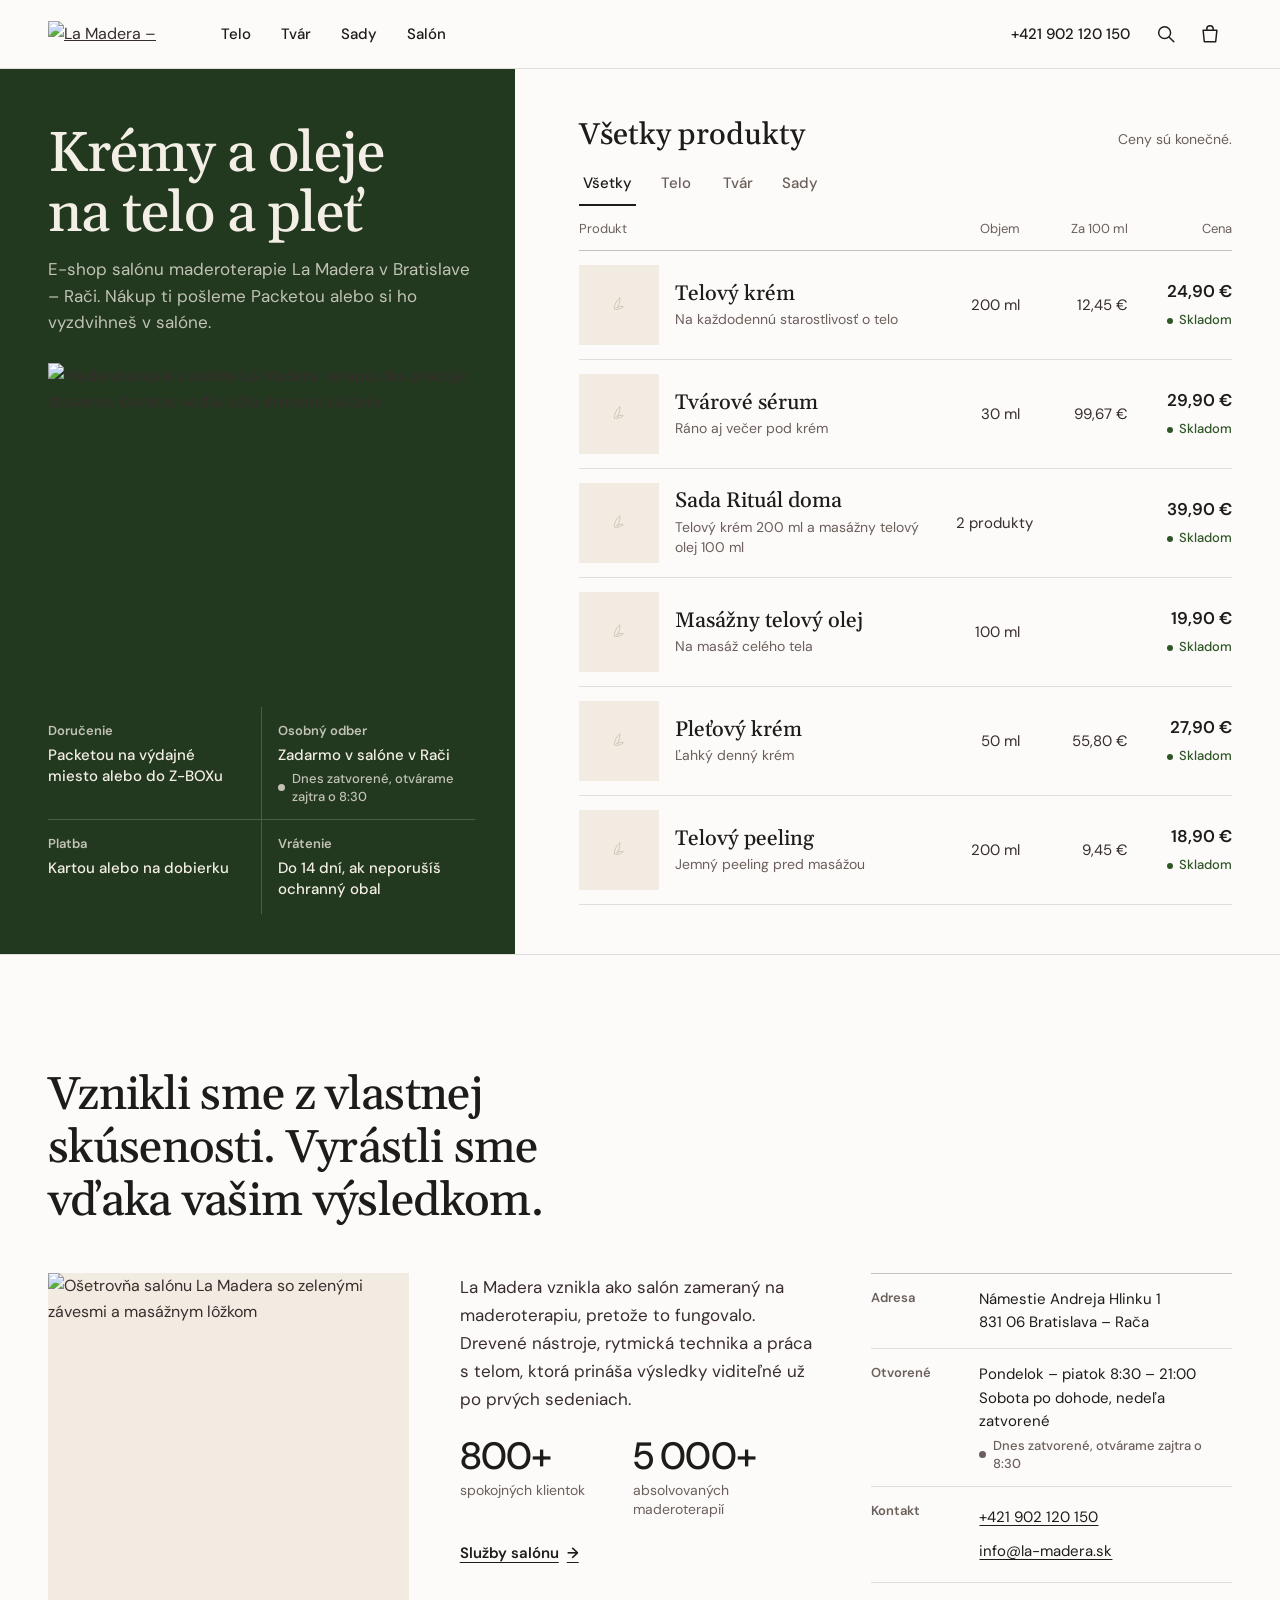
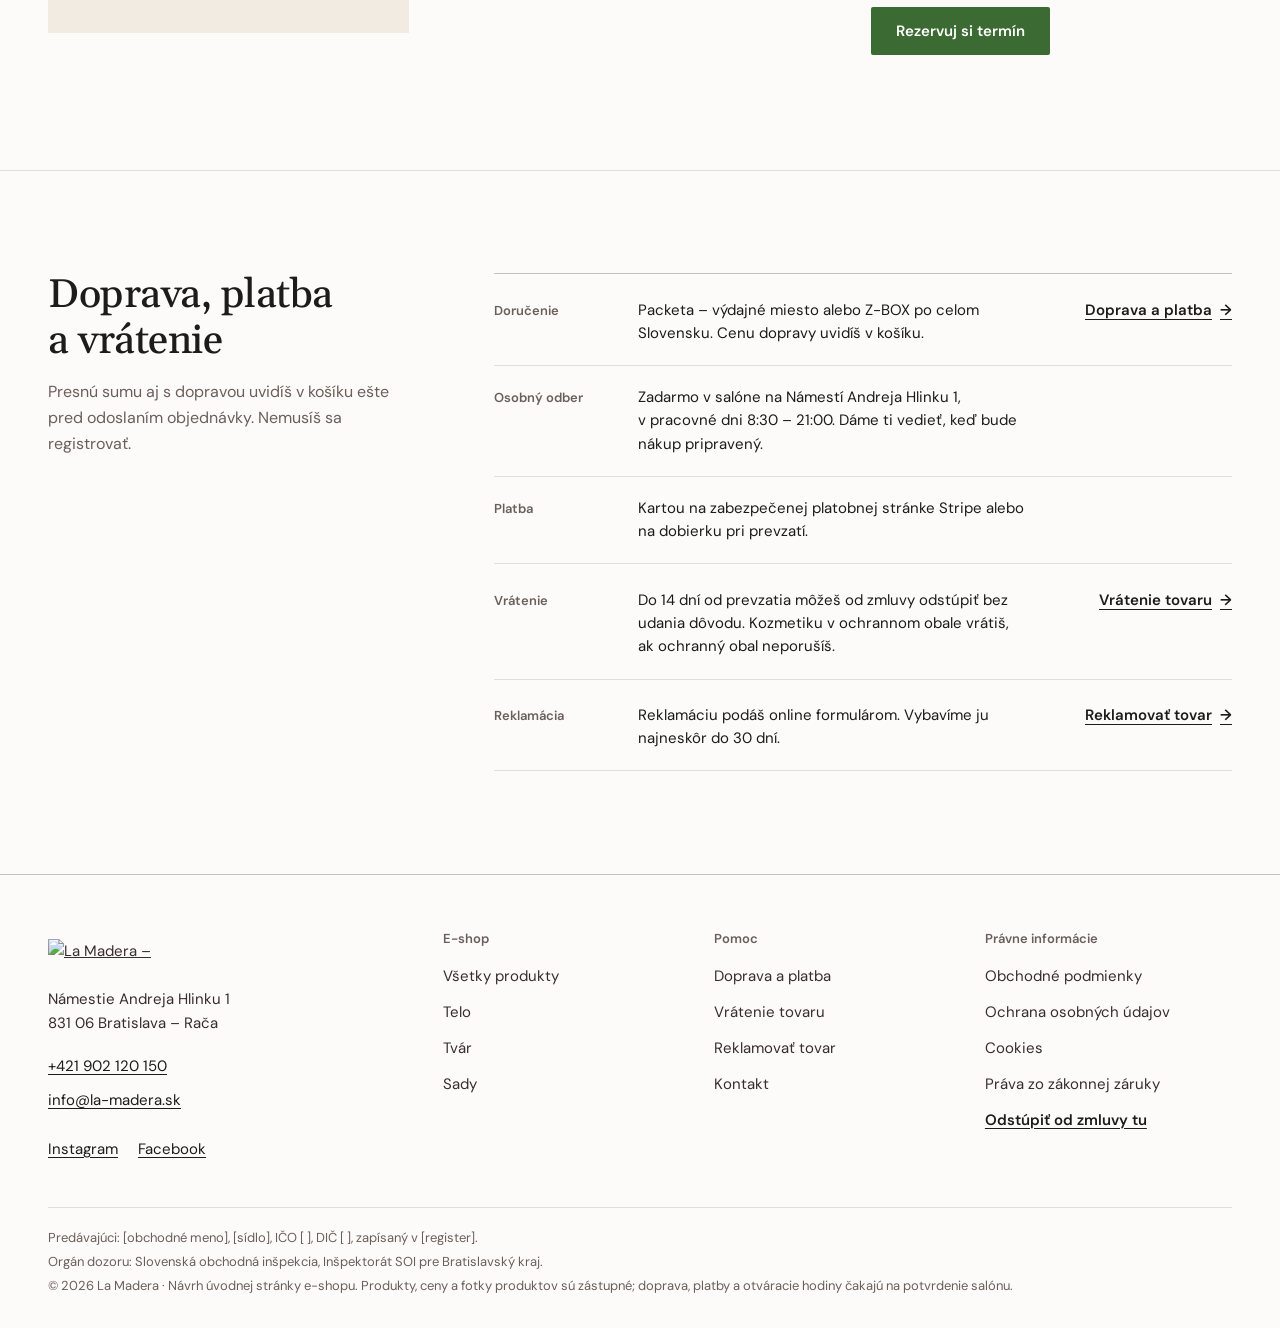
==== commit b9bafa00: "Vyklad: dva stlpce az od 1200 px, uzsie stlpce cennika Co-Authored-By: Claude Opus 5.5 <noreply@anth" ====
--- a/index.html
+++ b/index.html
@@ -173,7 +173,7 @@
     <figure class="front__media">
       <img src="https://la-madera.sk/wp-content/uploads/2026/06/La-Madera-June-26-03-2-2-2-1024x571.webp"
            srcset="https://la-madera.sk/wp-content/uploads/2026/06/La-Madera-June-26-03-2-2-2-768x428.webp 768w, https://la-madera.sk/wp-content/uploads/2026/06/La-Madera-June-26-03-2-2-2-1024x571.webp 1024w, https://la-madera.sk/wp-content/uploads/2026/06/La-Madera-June-26-03-2-2-2-1536x856.webp 1536w, https://la-madera.sk/wp-content/uploads/2026/06/La-Madera-June-26-03-2-2-2.webp 1920w"
-           sizes="(min-width: 1024px) 42vw, 100vw"
+           sizes="(min-width: 1200px) 40vw, 100vw"
            alt="Maderoterapia v salóne La Madera: terapeutka pracuje drevenou bankou, vedľa ležia drevené valčeky" width="1024" height="571">
     </figure>
 
--- a/assets/styles.css
+++ b/assets/styles.css
@@ -200,9 +200,10 @@
   .front__facts div:first-child { padding-left: 0; border-left: 0; }
 }
 
-@media (min-width: 1024px) {
+@media (min-width: 1200px) {
   .front { grid-template-columns: minmax(0, 5fr) minmax(0, 7fr); grid-template-rows: auto auto 1fr; grid-template-areas: "head list" "media list" "facts list"; column-gap: clamp(40px, 5vw, 80px); }
   .front__head, .front__media, .front__facts { margin: 0 0 0 calc(var(--bleed) * -1); padding-left: var(--bleed); padding-right: 40px; background: var(--deep); --focus: var(--cream); }
+  .front__head, .front__media { box-shadow: 0 2px 0 var(--deep); } /* zakryje subpixelovú škáru medzi bunkami panela */
   .front__head { padding-top: 56px; padding-bottom: 28px; }
   .front__media { aspect-ratio: auto; padding-bottom: 8px; overflow: visible; }
   .front__media img { aspect-ratio: 4 / 3; height: auto; }
@@ -216,7 +217,7 @@
   .front__facts .open { color: var(--cream-2); }
   .front__facts .open.is-open { color: #CFE3C4; }
   .front__list { padding-top: 48px; padding-bottom: 40px; }
-  .rows__cols, .row { grid-template-columns: 96px minmax(0, 1fr) 72px 104px 92px; }
+  .rows__cols, .row { grid-template-columns: 80px minmax(0, 1fr) 64px 92px 88px; column-gap: 16px; }
 }
 
 /* ---------- salón ---------- */
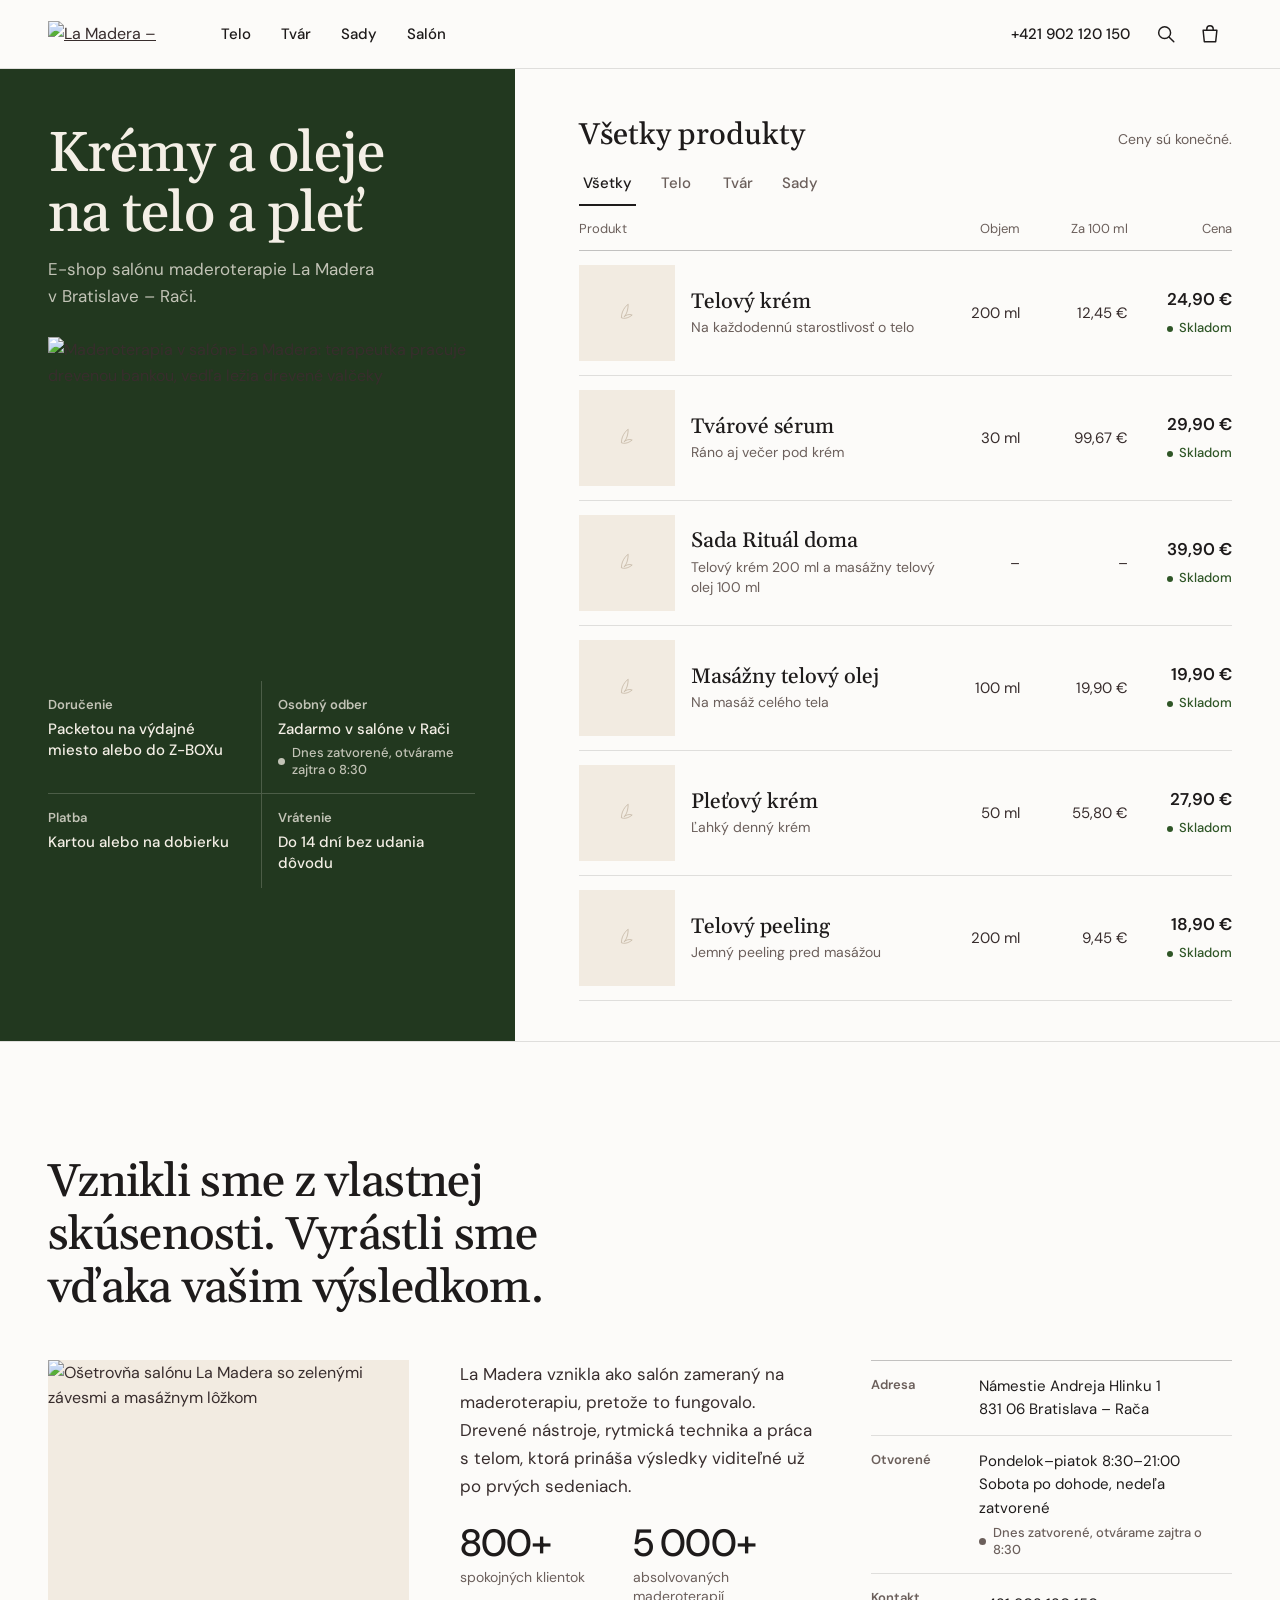
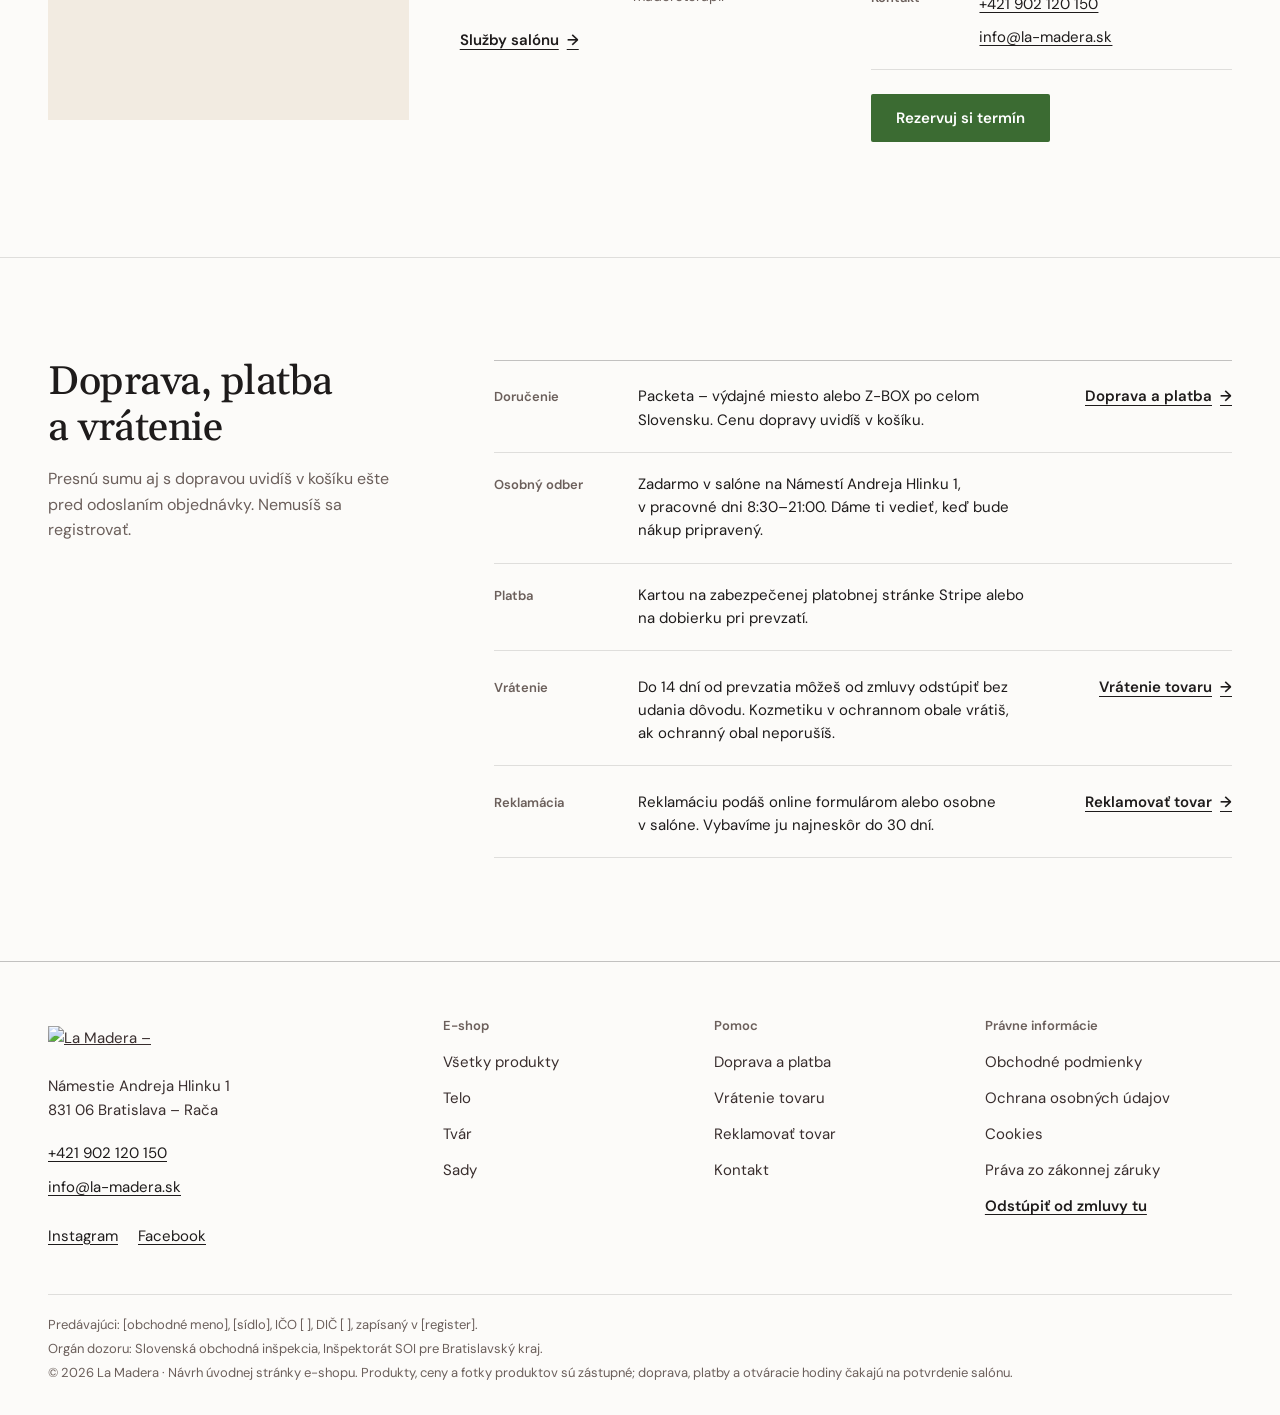
==== commit 282766df: "Opravy z druheho auditu: vratenie bez zuzenia, doprava raz, cennik, panel ako jedna plocha Co-Author" ====
--- a/index.html
+++ b/index.html
@@ -95,7 +95,7 @@
 
     <div class="front__head">
       <h1 class="front__h">Krémy a&nbsp;oleje na&nbsp;telo a&nbsp;pleť</h1>
-      <p class="front__lead">E-shop salónu maderoterapie La&nbsp;Madera v&nbsp;Bratislave – Rači. Nákup ti pošleme Packetou alebo si ho vyzdvihneš v&nbsp;salóne.</p>
+      <p class="front__lead">E-shop salónu maderoterapie La&nbsp;Madera v&nbsp;Bratislave&nbsp;– Rači.</p>
     </div>
 
     <section class="front__list" id="produkty" aria-labelledby="produkty-h">
@@ -131,13 +131,13 @@
           <div class="row__meta"><p class="row__vol"><span class="sr">Objem: </span>30&nbsp;ml</p><p class="row__unit"><span class="sr">Cena za 100 ml: </span>99,67&nbsp;€<span class="row__per"> / 100&nbsp;ml</span></p></div>
           <div class="row__buy"><p class="row__price"><span class="sr">Cena: </span>29,90&nbsp;€</p><p class="row__stock">Skladom</p></div>
         </li>
-        <li class="row" data-cat="sady" data-product="sada-ritual-doma">
+        <li class="row row--set" data-cat="sady" data-product="sada-ritual-doma">
           <div class="row__img"><img src="assets/img/foto-produktu.svg" alt="" width="240" height="240"></div>
           <div class="row__main">
             <h3 class="row__name"><a class="row__link" href="/produkt/sada-ritual-doma">Sada Rituál doma</a></h3>
             <p class="row__type">Telový krém 200&nbsp;ml a&nbsp;masážny telový olej 100&nbsp;ml</p>
           </div>
-          <div class="row__meta"><p class="row__vol"><span class="sr">Obsah: </span>2&nbsp;produkty</p></div>
+          <div class="row__meta"><p class="row__vol"><span aria-hidden="true">–</span><span class="sr">Objem: pozri obsah sady</span></p><p class="row__unit"><span aria-hidden="true">–</span><span class="sr">Cena za 100 ml sa pri sade neuvádza</span></p></div>
           <div class="row__buy"><p class="row__price"><span class="sr">Cena: </span>39,90&nbsp;€</p><p class="row__stock">Skladom</p></div>
         </li>
         <li class="row" data-cat="telo" data-product="masazny-olej">
@@ -146,7 +146,7 @@
             <h3 class="row__name"><a class="row__link" href="/produkt/masazny-olej">Masážny telový olej</a></h3>
             <p class="row__type">Na masáž celého tela</p>
           </div>
-          <div class="row__meta"><p class="row__vol"><span class="sr">Objem: </span>100&nbsp;ml</p></div>
+          <div class="row__meta"><p class="row__vol"><span class="sr">Objem: </span>100&nbsp;ml</p><p class="row__unit"><span class="sr">Cena za 100 ml: </span>19,90&nbsp;€<span class="row__per"> / 100&nbsp;ml</span></p></div>
           <div class="row__buy"><p class="row__price"><span class="sr">Cena: </span>19,90&nbsp;€</p><p class="row__stock">Skladom</p></div>
         </li>
         <li class="row" data-cat="tvar" data-product="pletovy-krem">
@@ -173,15 +173,15 @@
     <figure class="front__media">
       <img src="https://la-madera.sk/wp-content/uploads/2026/06/La-Madera-June-26-03-2-2-2-1024x571.webp"
            srcset="https://la-madera.sk/wp-content/uploads/2026/06/La-Madera-June-26-03-2-2-2-768x428.webp 768w, https://la-madera.sk/wp-content/uploads/2026/06/La-Madera-June-26-03-2-2-2-1024x571.webp 1024w, https://la-madera.sk/wp-content/uploads/2026/06/La-Madera-June-26-03-2-2-2-1536x856.webp 1536w, https://la-madera.sk/wp-content/uploads/2026/06/La-Madera-June-26-03-2-2-2.webp 1920w"
-           sizes="(min-width: 1200px) 40vw, 100vw"
+           sizes="(min-width: 1200px) 30vw, 100vw"
            alt="Maderoterapia v salóne La Madera: terapeutka pracuje drevenou bankou, vedľa ležia drevené valčeky" width="1024" height="571">
     </figure>
 
-    <dl class="front__facts" aria-label="Nákup v skratke" data-note="Doprava a platby podľa štandardu platformy (Packeta, osobný odber zadarmo, Stripe, dobierka podľa rešerše) – potvrdiť s klientkou.">
+    <dl class="front__facts" aria-label="Nákup v skratke" data-note="Doprava a platby podľa štandardu platformy (Packeta, osobný odber zadarmo, Stripe, dobierka podľa rešerše) – potvrdiť s klientkou. Výnimka pre zapečatenú kozmetiku je len v sekcii Doprava; overiť, ktoré produkty majú ochranný obal.">
       <div><dt>Doručenie</dt><dd>Packetou na výdajné miesto alebo do <span class="nw">Z-BOXu</span></dd></div>
       <div><dt>Osobný odber</dt><dd>Zadarmo v&nbsp;salóne v&nbsp;Rači<span class="open" data-open-status></span></dd></div>
       <div><dt>Platba</dt><dd>Kartou alebo na dobierku</dd></div>
-      <div><dt>Vrátenie</dt><dd>Do 14&nbsp;dní, ak neporušíš ochranný obal</dd></div>
+      <div><dt>Vrátenie</dt><dd>Do 14&nbsp;dní bez udania dôvodu</dd></div>
     </dl>
 
   </div>
@@ -208,7 +208,7 @@
         <div class="salon__visit">
           <dl class="visit" data-note="Hodiny z la-madera.sk (10/2026); v sviatky predpokladáme zatvorené – potvrdiť. V Next.js pôjdu hodiny aj výnimky z administrácie.">
             <div><dt>Adresa</dt><dd>Námestie Andreja Hlinku&nbsp;1<br><span class="nw">831 06</span> Bratislava – Rača</dd></div>
-            <div><dt>Otvorené</dt><dd>Pondelok – piatok <span class="nw">8:30 – 21:00</span><br>Sobota po dohode, nedeľa zatvorené<span class="open" data-open-status></span></dd></div>
+            <div><dt>Otvorené</dt><dd>Pondelok–piatok <span class="nw">8:30–21:00</span><br>Sobota po dohode, nedeľa zatvorené<span class="open" data-open-status></span></dd></div>
             <div><dt>Kontakt</dt><dd><a class="link nw" href="tel:+421902120150">+421&nbsp;902&nbsp;120&nbsp;150</a><br><a class="link nw" href="mailto:info@la-madera.sk">info@la-madera.sk</a></dd></div>
           </dl>
           <a class="btn btn--green" href="https://services.bookio.com/la-madera/widget?lang=sk" rel="noopener" target="_blank">Rezervuj si termín<span class="sr"> (otvorí sa v novom okne)</span></a>
@@ -224,12 +224,12 @@
         <h2 class="h2" id="nakup-h">Doprava, platba a&nbsp;vrátenie</h2>
         <p class="muted">Presnú sumu aj s&nbsp;dopravou uvidíš v&nbsp;košíku ešte pred odoslaním objednávky. Nemusíš sa registrovať.</p>
       </div>
-      <dl class="terms" data-note="Spôsoby dopravy a platby, ceny dopravy a lehoty potvrdiť s klientkou; ceny dopravy doplní administrácia.">
+      <dl class="terms" data-note="Spôsoby dopravy a platby, ceny dopravy a lehoty potvrdiť s klientkou; ceny dopravy doplní administrácia. Reklamáciu osobne v salóne a znenie o ochrannom obale overiť s právnikom.">
         <div><dt>Doručenie</dt><dd>Packeta – výdajné miesto alebo <span class="nw">Z-BOX</span> po celom Slovensku. Cenu dopravy uvidíš v&nbsp;košíku.</dd><dd class="terms__a"><a class="arrow" href="/doprava-a-platba">Doprava a&nbsp;platba</a></dd></div>
-        <div><dt>Osobný odber</dt><dd>Zadarmo v&nbsp;salóne na Námestí Andreja Hlinku&nbsp;1, v&nbsp;pracovné dni <span class="nw">8:30 – 21:00</span>. Dáme ti vedieť, keď bude nákup pripravený.</dd><dd class="terms__a"></dd></div>
+        <div><dt>Osobný odber</dt><dd>Zadarmo v&nbsp;salóne na Námestí Andreja Hlinku&nbsp;1, v&nbsp;pracovné dni <span class="nw">8:30–21:00</span>. Dáme ti vedieť, keď bude nákup pripravený.</dd><dd class="terms__a"></dd></div>
         <div><dt>Platba</dt><dd>Kartou na zabezpečenej platobnej stránke Stripe alebo na dobierku pri prevzatí.</dd><dd class="terms__a"></dd></div>
         <div><dt>Vrátenie</dt><dd>Do 14&nbsp;dní od prevzatia môžeš od zmluvy odstúpiť bez udania dôvodu. Kozmetiku v&nbsp;ochrannom obale vrátiš, ak ochranný obal neporušíš.</dd><dd class="terms__a"><a class="arrow" href="/vratenie-tovaru">Vrátenie tovaru</a></dd></div>
-        <div><dt>Reklamácia</dt><dd>Reklamáciu podáš online formulárom. Vybavíme ju najneskôr do 30&nbsp;dní.</dd><dd class="terms__a"><a class="arrow" href="/reklamovat">Reklamovať tovar</a></dd></div>
+        <div><dt>Reklamácia</dt><dd>Reklamáciu podáš online formulárom alebo osobne v&nbsp;salóne. Vybavíme ju najneskôr do 30&nbsp;dní.</dd><dd class="terms__a"><a class="arrow" href="/reklamovat">Reklamovať tovar</a></dd></div>
       </dl>
     </div>
   </section>
--- a/assets/styles.css
+++ b/assets/styles.css
@@ -151,8 +151,10 @@
 .row__link:focus-visible { outline: none; }
 .row:has(.row__link:focus-visible) { outline: 2px solid var(--focus); outline-offset: 2px; }
 .row__type { margin-top: 2px; font-size: 14px; line-height: 1.45; color: var(--muted); }
-.row__meta { grid-area: meta; display: flex; flex-wrap: wrap; margin-top: 4px; font-size: 13px; color: var(--muted); }
-.row__unit::before { content: "\00a0·\00a0"; }
+.row__meta { grid-area: meta; margin-top: 4px; font-size: 13px; color: var(--muted); }
+.row__meta p { display: inline; }
+.row__unit::before { content: "\00a0· "; }
+.row--set .row__meta { display: none; }
 .row__buy { grid-area: buy; text-align: right; }
 .row__price { font-weight: 600; font-size: 17px; color: var(--ink); font-variant-numeric: tabular-nums lining-nums; white-space: nowrap; }
 .row__stock { display: inline-flex; align-items: center; gap: 6px; margin-top: 2px; font-weight: 500; font-size: 13px; color: var(--green-d); }
@@ -188,7 +190,8 @@
   .rows__cols span:nth-child(n+2) { text-align: right; }
   .tabs { border-bottom: 0; }
   .row { grid-template-columns: 88px minmax(0, 1fr) 76px 110px 96px; grid-template-areas: "img main vol unit buy"; align-items: center; column-gap: 20px; padding: 14px 0; }
-  .row__meta { display: contents; }
+  .row__meta, .row--set .row__meta { display: contents; }
+  .row__meta p { display: block; }
   .row__vol { grid-area: vol; text-align: right; font-size: 15px; color: var(--text); }
   .row__unit { grid-area: unit; text-align: right; font-size: 15px; color: var(--text); }
   .row__unit::before { content: none; }
@@ -201,9 +204,9 @@
 }
 
 @media (min-width: 1200px) {
-  .front { grid-template-columns: minmax(0, 5fr) minmax(0, 7fr); grid-template-rows: auto auto 1fr; grid-template-areas: "head list" "media list" "facts list"; column-gap: clamp(40px, 5vw, 80px); }
-  .front__head, .front__media, .front__facts { margin: 0 0 0 calc(var(--bleed) * -1); padding-left: var(--bleed); padding-right: 40px; background: var(--deep); --focus: var(--cream); }
-  .front__head, .front__media { box-shadow: 0 2px 0 var(--deep); } /* zakryje subpixelovú škáru medzi bunkami panela */
+  .front { isolation: isolate; grid-template-columns: minmax(0, 5fr) minmax(0, 7fr); grid-template-rows: auto auto 1fr; grid-template-areas: "head list" "media list" "facts list"; column-gap: clamp(40px, 5vw, 80px); }
+  .front::before { content: ""; z-index: -1; grid-column: 1; grid-row: 1 / -1; margin-left: calc(var(--bleed) * -1); background: var(--deep); }
+  .front__head, .front__media, .front__facts { margin: 0; padding-left: 0; padding-right: 40px; background: var(--deep); --focus: var(--cream); } /* ::before drží súvislú plochu aj s presahom doľava */
   .front__head { padding-top: 56px; padding-bottom: 28px; }
   .front__media { aspect-ratio: auto; padding-bottom: 8px; overflow: visible; }
   .front__media img { aspect-ratio: 4 / 3; height: auto; }
@@ -217,7 +220,7 @@
   .front__facts .open { color: var(--cream-2); }
   .front__facts .open.is-open { color: #CFE3C4; }
   .front__list { padding-top: 48px; padding-bottom: 40px; }
-  .rows__cols, .row { grid-template-columns: 80px minmax(0, 1fr) 64px 92px 88px; column-gap: 16px; }
+  .rows__cols, .row { grid-template-columns: 96px minmax(0, 1fr) 64px 92px 88px; column-gap: 16px; }
 }
 
 /* ---------- salón ---------- */
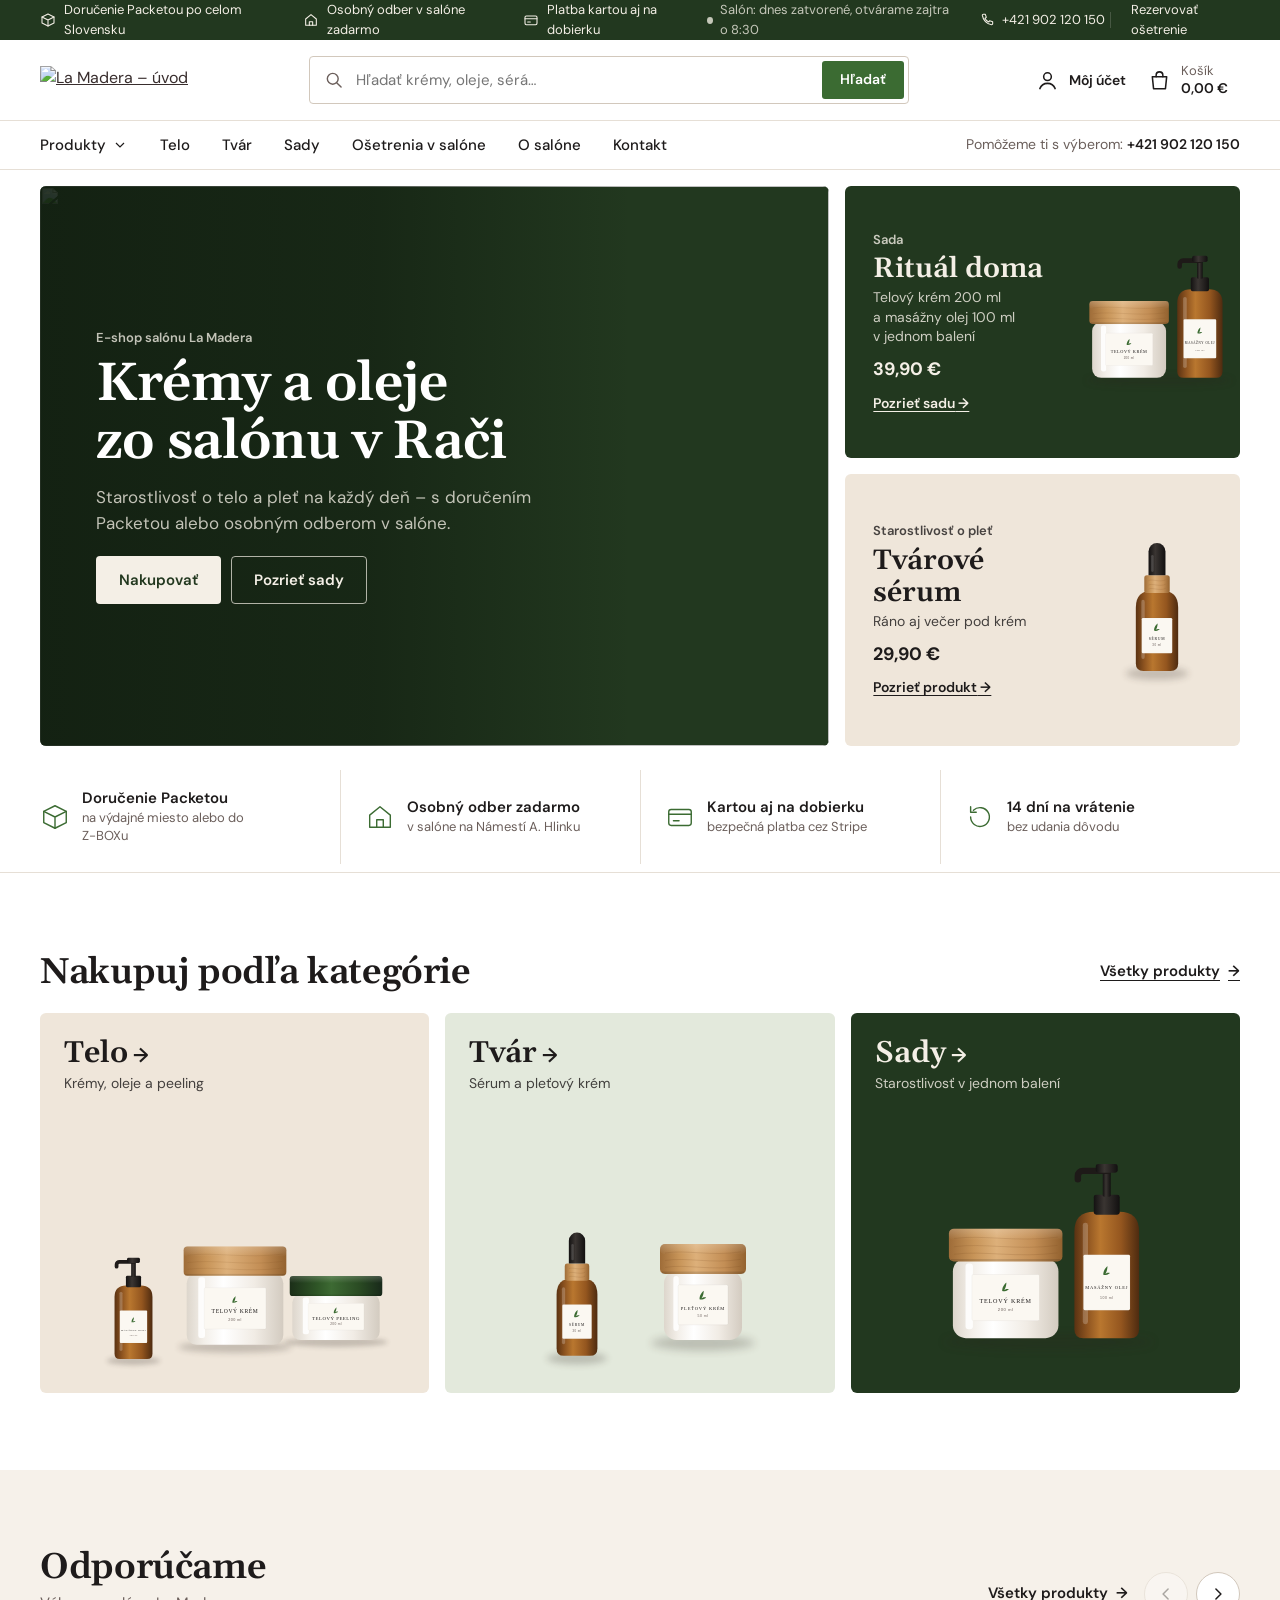
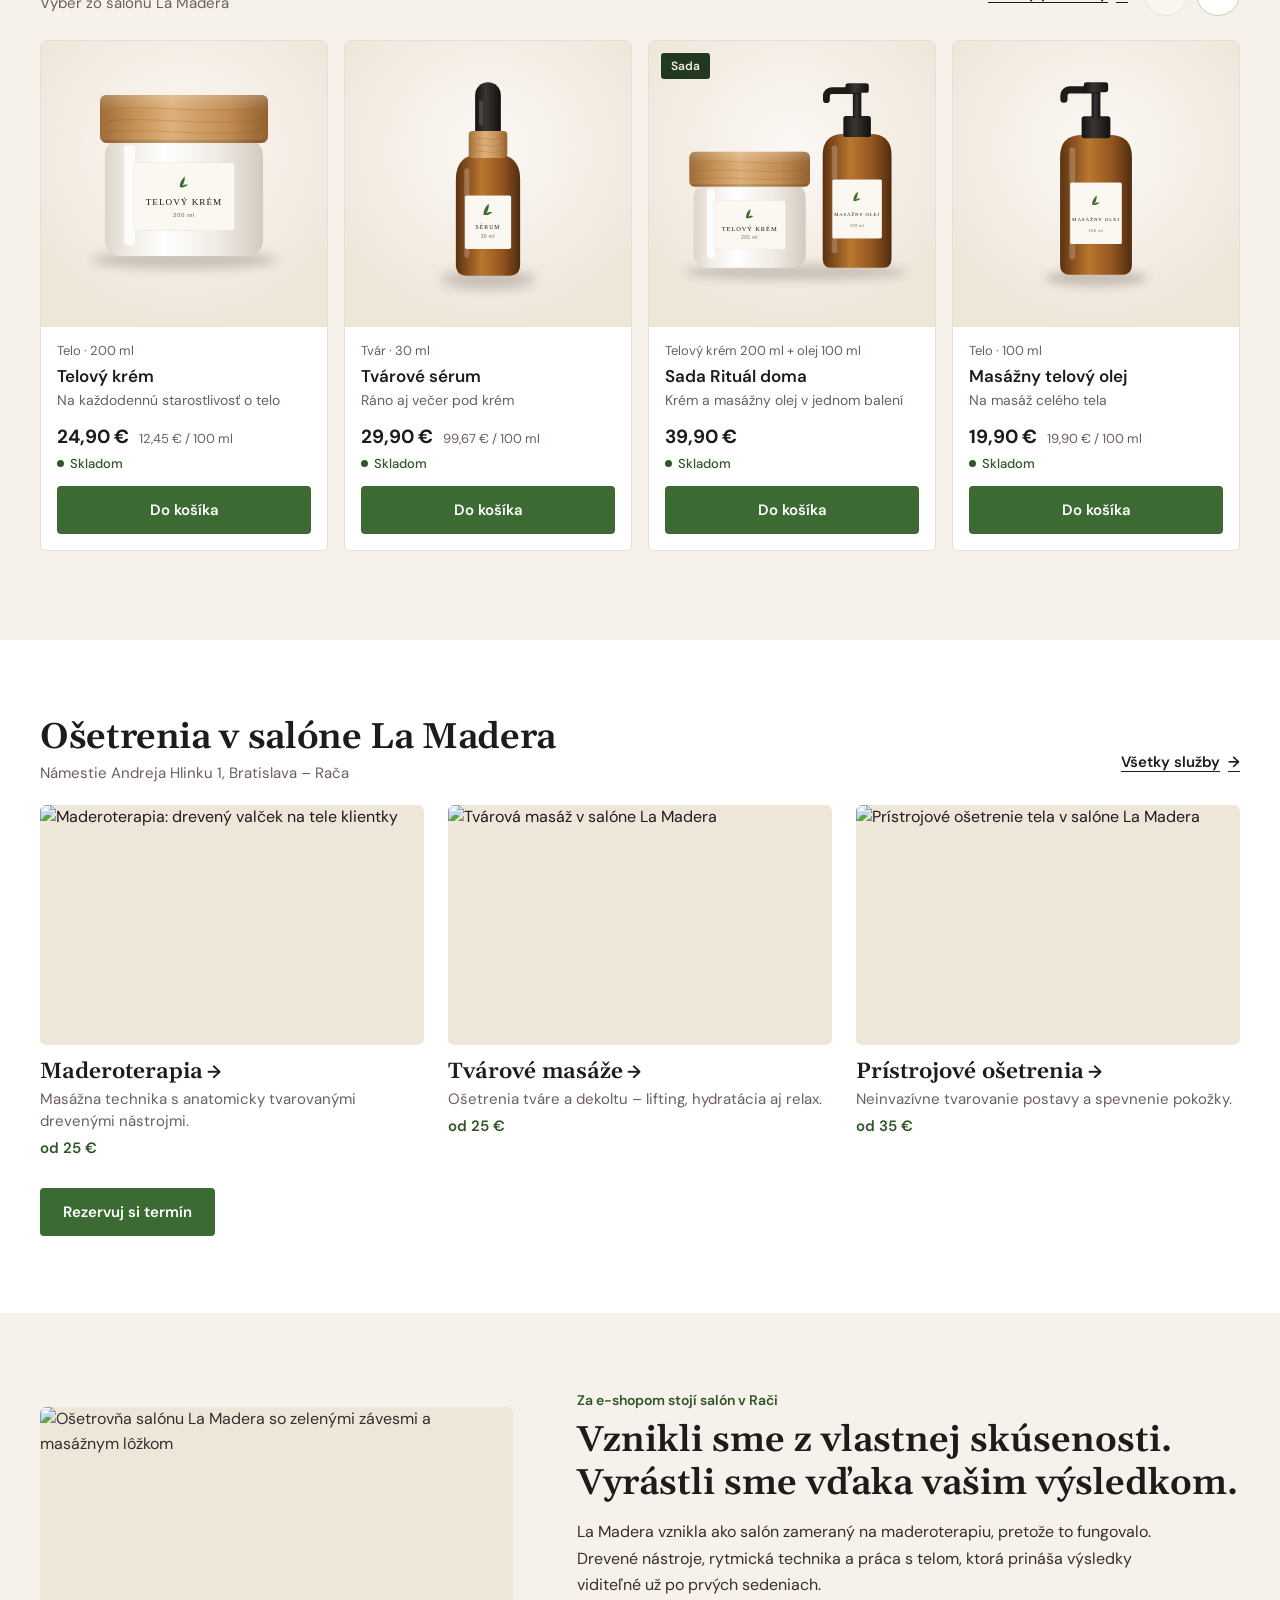
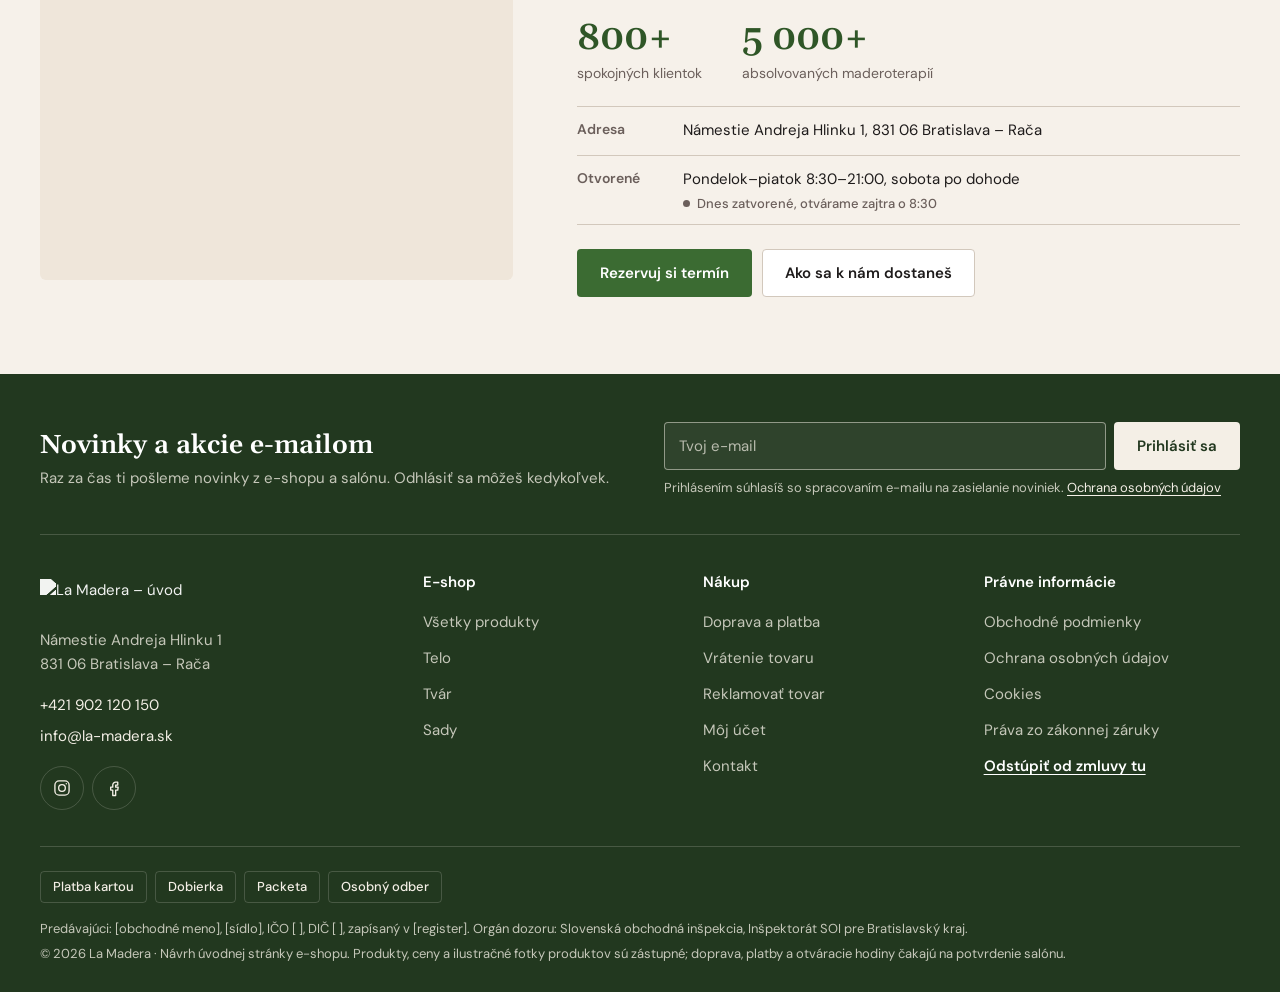
==== commit 25775aa9: "Navrh 3: plnohodnotna uvodna stranka e-shopu (banner, kategorie, odporucane, bohata hlavicka) Co-Aut" ====
--- a/index.html
+++ b/index.html
@@ -4,262 +4,512 @@
 <meta charset="utf-8">
 <meta name="viewport" content="width=device-width, initial-scale=1">
 <meta name="robots" content="noindex, nofollow">
-<title>La Madera – krémy a oleje na telo a pleť</title>
-<meta name="description" content="E-shop salónu maderoterapie La Madera v Bratislave – Rači: krémy, oleje a sérá na telo a pleť. Doručenie Packetou alebo osobný odber v salóne.">
-<meta name="theme-color" content="#FCFBF9">
+<title>La Madera – e-shop salónu | krémy, oleje a sérá na telo a pleť</title>
+<meta name="description" content="E-shop salónu maderoterapie La Madera v Bratislave – Rači: krémy, oleje a sérá na telo a pleť. Doručenie Packetou alebo osobný odber v salóne zadarmo.">
+<meta name="theme-color" content="#22381F">
 <link rel="icon" href="https://la-madera.sk/wp-content/uploads/2026/05/la-madera-favicon.svg" type="image/svg+xml">
 <link rel="preconnect" href="https://fonts.googleapis.com">
 <link rel="preconnect" href="https://fonts.gstatic.com" crossorigin>
-<link rel="stylesheet" href="https://fonts.googleapis.com/css2?family=DM+Sans:opsz,wght@9..40,400;9..40,500;9..40,600&family=Gelasio:wght@500&display=swap">
+<link rel="stylesheet" href="https://fonts.googleapis.com/css2?family=DM+Sans:opsz,wght@9..40,400;9..40,500;9..40,600;9..40,700&family=Gelasio:wght@500;600&display=swap">
 <link rel="stylesheet" href="assets/styles.css">
 </head>
 <!--
-  Úvodná stránka e-shopu La Madera (Darwon, návrh 2, 10/2026). Statické HTML, CSS a JS, nič sa nikam neodosiela.
+  Úvodná stránka e-shopu La Madera (Darwon, návrh 3, 10/2026). Statické HTML, CSS a JS, nič sa nikam neodosiela.
   Pri preklopení do Next.js (darwon-storefront, apps/lamadera) pôjde z administrácie:
-  - produkty v cenníku: [data-product] = slug, [data-cat] = kategória; názov, popis, objem, jednotková cena, cena, dostupnosť, fotka
-  - kontakty, otváracie hodiny (aj sviatky a výnimky), sociálne siete a údaje predajcu v pätičke: nastavenia obchodu
-  - texty a fotky úvodu a salónu: texts.ts (Texty a fotky)
-  Detaily produktov (/produkt/…), košík a právne stránky v tomto návrhu nie sú; odkazy vedú na 404.html.
+  - produkty (karty, karusel, promo dlaždice, návrhy vo vyhľadávaní): [data-product] = slug; názov, popis, objem, cena, jednotková cena, dostupnosť, fotka
+  - kategórie a ich odkazy: katalóg; košík: useCart (počet a suma v hlavičke, potvrdenie po pridaní)
+  - kontakty, otváracie hodiny (aj sviatky), sociálne siete, údaje predajcu: nastavenia obchodu
+  - texty a fotky banneru, dlaždíc, ošetrení a salónu: texts.ts (Texty a fotky)
+  Detaily produktov, kategórie, košík a právne stránky v tomto návrhu nie sú; odkazy vedú na 404.html.
   [data-note] = neoverený údaj; pred spustením naostro ho musí potvrdiť klientka.
 -->
 <body>
-<a class="skip" href="#produkty">Preskočiť na produkty</a>
-
-<header class="top" data-page>
-  <div class="wrap top__in">
-    <a class="logo" href="/"><img src="https://la-madera.sk/wp-content/uploads/2026/05/la-madera-logo-1.svg" alt="La Madera – úvod e-shopu" width="380" height="70" data-note="Logo zo servera la-madera.sk; pred spustením prevziať do knižnice médií."></a>
-    <nav class="top__nav" aria-label="Hlavná navigácia">
-      <a href="?kategoria=telo#produkty" data-cat-link="telo">Telo</a>
-      <a href="?kategoria=tvar#produkty" data-cat-link="tvar">Tvár</a>
-      <a href="?kategoria=sady#produkty" data-cat-link="sady">Sady</a>
-      <a href="#salon" data-jump>Salón</a>
-    </nav>
-    <div class="top__tools">
-      <a class="top__phone" href="tel:+421902120150">+421&nbsp;902&nbsp;120&nbsp;150</a>
-      <a class="ico ico--phone" href="tel:+421902120150" aria-label="Zavolať do salónu, +421 902 120 150">
-        <svg viewBox="0 0 24 24" aria-hidden="true"><path d="M6.5 3.5h3l1.5 4.5-2 1.3a10.5 10.5 0 0 0 5.7 5.7l1.3-2 4.5 1.5v3a1.5 1.5 0 0 1-1.6 1.5A16.5 16.5 0 0 1 5 5.1 1.5 1.5 0 0 1 6.5 3.5z"/></svg>
-      </a>
-      <button class="ico" type="button" aria-controls="hladat" aria-expanded="false" data-open="hladat">
+<a class="skip" href="#obsah">Preskočiť na obsah</a>
+
+<!-- HORNÁ LIŠTA: výhody nákupu a kontakt -->
+<aside class="topbar" aria-label="Výhody nákupu a kontakt" data-page>
+  <div class="wrap topbar__in">
+    <ul class="topbar__usp" data-note="Doprava a platby podľa štandardu platformy – potvrdiť s klientkou.">
+      <li><svg viewBox="0 0 24 24" aria-hidden="true"><path d="M3 7.5 12 3l9 4.5v9L12 21l-9-4.5z"/><path d="M3 7.5 12 12l9-4.5M12 12v9"/></svg>Doručenie Packetou po celom Slovensku</li>
+      <li><svg viewBox="0 0 24 24" aria-hidden="true"><path d="M4 10.5 12 4l8 6.5V20H4z"/><path d="M9.5 20v-5.5h5V20"/></svg>Osobný odber v&nbsp;salóne zadarmo</li>
+      <li><svg viewBox="0 0 24 24" aria-hidden="true"><rect x="3" y="6" width="18" height="13" rx="2"/><path d="M3 10h18M7 15h4"/></svg>Platba kartou aj na dobierku</li>
+    </ul>
+    <p class="topbar__contact">
+      <span class="topbar__open" data-open-status></span>
+      <a href="tel:+421902120150"><svg viewBox="0 0 24 24" aria-hidden="true"><path d="M6.5 3.5h3l1.5 4.5-2 1.3a10.5 10.5 0 0 0 5.7 5.7l1.3-2 4.5 1.5v3a1.5 1.5 0 0 1-1.6 1.5A16.5 16.5 0 0 1 5 5.1 1.5 1.5 0 0 1 6.5 3.5z"/></svg>+421&nbsp;902&nbsp;120&nbsp;150</a>
+      <a href="https://services.bookio.com/la-madera/widget?lang=sk" rel="noopener" target="_blank">Rezervovať ošetrenie<span class="sr"> (otvorí sa v novom okne)</span></a>
+    </p>
+  </div>
+</aside>
+
+<!-- HLAVIČKA: logo, vyhľadávanie s návrhmi, účet, košík so sumou, navigácia s menu produktov -->
+<header class="hdr" data-page>
+  <div class="wrap hdr__main">
+    <button class="ico hdr__burger" type="button" aria-controls="menu" aria-expanded="false" data-open="menu">
+      <svg viewBox="0 0 24 24" aria-hidden="true"><path d="M3.5 7h17M3.5 12h17M3.5 17h17"/></svg>
+      <span class="sr">Menu</span>
+    </button>
+    <a class="logo" href="/"><img src="https://la-madera.sk/wp-content/uploads/2026/05/la-madera-logo-1.svg" alt="La Madera – úvod e-shopu" width="380" height="70"></a>
+
+    <form class="search" action="/hladat" method="get" role="search" data-search>
+      <label class="sr" for="q">Hľadať v e-shope</label>
+      <div class="search__box">
+        <svg class="search__ico" viewBox="0 0 24 24" aria-hidden="true"><circle cx="10.5" cy="10.5" r="6.5"/><path d="m15.5 15.5 5 5"/></svg>
+        <input id="q" name="q" type="search" placeholder="Hľadať krémy, oleje, sérá…" autocomplete="off" enterkeyhint="search"
+               role="combobox" aria-autocomplete="list" aria-expanded="false" aria-controls="q-list">
+        <button class="search__btn" type="submit">Hľadať</button>
+      </div>
+      <ul class="suggest" id="q-list" role="listbox" aria-label="Návrhy" hidden></ul>
+      <p class="sr" role="status" data-suggest-status></p>
+    </form>
+
+    <div class="hdr__actions">
+      <button class="ico hdr__search-ico" type="button" aria-controls="hladat" aria-expanded="false" data-open="hladat">
         <svg viewBox="0 0 24 24" aria-hidden="true"><circle cx="10.5" cy="10.5" r="6.5"/><path d="m15.5 15.5 5 5"/></svg>
         <span class="sr">Hľadať</span>
       </button>
-      <a class="ico" href="/kosik" aria-label="Košík, prázdny" data-cart>
-        <svg viewBox="0 0 24 24" aria-hidden="true"><path d="M4.5 8h15l-1.3 12.5H5.8z"/><path d="M8.5 8V6.5a3.5 3.5 0 0 1 7 0V8"/></svg>
-        <span class="ico__count" data-cart-count hidden>0</span>
+      <a class="act act--account" href="/ucet" data-note="Zákaznícke účty sú v platforme voliteľné – spýtať sa klientky.">
+        <svg viewBox="0 0 24 24" aria-hidden="true"><circle cx="12" cy="8" r="4"/><path d="M4 20.5c1.4-3.6 4.4-5.5 8-5.5s6.6 1.9 8 5.5"/></svg>
+        <span class="act__label">Môj účet</span>
       </a>
-      <button class="ico ico--menu" type="button" aria-controls="menu" aria-expanded="false" data-open="menu">
-        <svg viewBox="0 0 24 24" aria-hidden="true"><path d="M3.5 7.5h17M3.5 12h17M3.5 16.5h17"/></svg>
-        <span class="sr">Menu</span>
-      </button>
-    </div>
-  </div>
+      <a class="act act--cart" href="/kosik" data-cart-link aria-label="Košík 0,00 €, prázdny">
+        <span class="act__icon">
+          <svg viewBox="0 0 24 24" aria-hidden="true"><path d="M4.5 8h15l-1.3 12.5H5.8z"/><path d="M8.5 8V6.5a3.5 3.5 0 0 1 7 0V8"/></svg>
+          <span class="act__count" data-cart-count hidden>0</span>
+        </span>
+        <span class="act__label"><span>Košík</span> <strong class="num" data-cart-sum>0,00&nbsp;€</strong></span>
+      </a>
+    </div>
+  </div>
+
+  <nav class="nav" aria-label="Hlavná navigácia">
+    <div class="wrap nav__in">
+      <ul class="nav__list">
+        <li>
+          <button class="nav__mega" type="button" aria-expanded="false" aria-controls="mega" data-mega>
+            Produkty
+            <svg viewBox="0 0 24 24" aria-hidden="true"><path d="m6 9 6 6 6-6"/></svg>
+          </button>
+        </li>
+        <li><a href="/telo">Telo</a></li>
+        <li><a href="/tvar">Tvár</a></li>
+        <li><a href="/sady">Sady</a></li>
+        <li><a href="#osetrenia">Ošetrenia v&nbsp;salóne</a></li>
+        <li><a href="#salon">O&nbsp;salóne</a></li>
+        <li><a href="/kontakt">Kontakt</a></li>
+      </ul>
+      <p class="nav__note">Pomôžeme ti s&nbsp;výberom: <a href="tel:+421902120150">+421&nbsp;902&nbsp;120&nbsp;150</a></p>
+    </div>
+
+    <div class="mega" id="mega" hidden>
+      <div class="wrap mega__in">
+        <div class="mega__col">
+          <p class="mega__h"><a href="/telo">Telo</a></p>
+          <ul>
+            <li><a href="/produkt/telovy-krem">Telový krém</a></li>
+            <li><a href="/produkt/masazny-olej">Masážny telový olej</a></li>
+            <li><a href="/produkt/telovy-peeling">Telový peeling</a></li>
+          </ul>
+        </div>
+        <div class="mega__col">
+          <p class="mega__h"><a href="/tvar">Tvár</a></p>
+          <ul>
+            <li><a href="/produkt/tvarove-serum">Tvárové sérum</a></li>
+            <li><a href="/produkt/pletovy-krem">Pleťový krém</a></li>
+          </ul>
+        </div>
+        <div class="mega__col">
+          <p class="mega__h"><a href="/sady">Sady</a></p>
+          <ul>
+            <li><a href="/produkt/sada-ritual-doma">Sada Rituál doma</a></li>
+          </ul>
+          <p class="mega__all"><a class="arrow" href="/produkty">Všetky produkty</a></p>
+        </div>
+        <a class="mega__promo" href="/produkt/sada-ritual-doma">
+          <img src="assets/img/sada-ritual-doma.svg" alt="" width="476" height="476" loading="lazy">
+          <span class="mega__promo-txt"><span class="mega__promo-k">Sada</span><strong>Rituál doma</strong><span class="num">39,90&nbsp;€</span></span>
+        </a>
+      </div>
+    </div>
+  </nav>
 </header>
 
+<!-- VYHĽADÁVANIE NA MOBILE: viditeľné pole pod hlavičkou (neprilepené) -->
+<div class="msearch-bar" data-page>
+  <div class="wrap">
+    <button class="msbtn" type="button" aria-controls="hladat" aria-expanded="false" data-open="hladat">
+      <svg viewBox="0 0 24 24" aria-hidden="true"><circle cx="10.5" cy="10.5" r="6.5"/><path d="m15.5 15.5 5 5"/></svg>
+      <span>Hľadať krémy, oleje, sérá…</span>
+    </button>
+  </div>
+</div>
+
+<!-- MOBILNÉ MENU -->
 <div class="sheet" id="menu" role="dialog" aria-modal="true" aria-label="Menu" hidden>
-  <div class="wrap sheet__bar">
-    <span class="sheet__title">Menu</span>
+  <div class="sheet__bar">
+    <a class="logo" href="/"><img src="https://la-madera.sk/wp-content/uploads/2026/05/la-madera-logo-1.svg" alt="La Madera – úvod e-shopu" width="380" height="70"></a>
     <button class="ico" type="button" data-close>
       <svg viewBox="0 0 24 24" aria-hidden="true"><path d="m6 6 12 12M18 6 6 18"/></svg>
       <span class="sr">Zavrieť menu</span>
     </button>
   </div>
-  <nav class="wrap sheet__nav" aria-label="Mobilná navigácia">
-    <a href="?kategoria=all#produkty" data-cat-link="all">Všetky produkty</a>
-    <a href="?kategoria=telo#produkty" data-cat-link="telo">Telo</a>
-    <a href="?kategoria=tvar#produkty" data-cat-link="tvar">Tvár</a>
-    <a href="?kategoria=sady#produkty" data-cat-link="sady">Sady</a>
-    <a href="#salon" data-jump>Salón La&nbsp;Madera</a>
-    <a href="#nakup" data-jump>Doprava, platba a&nbsp;vrátenie</a>
+  <nav class="sheet__nav" aria-label="Mobilná navigácia">
+    <p class="sheet__h">Produkty</p>
+    <a class="sheet__cat" href="/telo"><img src="assets/img/telovy-krem.svg" alt="" width="408" height="408" loading="lazy"><span>Telo<small>Krémy, oleje a&nbsp;peeling</small></span></a>
+    <a class="sheet__cat" href="/tvar"><img src="assets/img/tvarove-serum.svg" alt="" width="392" height="392" loading="lazy"><span>Tvár<small>Sérum a&nbsp;pleťový krém</small></span></a>
+    <a class="sheet__cat" href="/sady"><img src="assets/img/sada-ritual-doma.svg" alt="" width="476" height="476" loading="lazy"><span>Sady<small>Rituál doma</small></span></a>
+    <a class="sheet__link" href="/produkty">Všetky produkty</a>
+    <a class="sheet__link" href="#osetrenia" data-close>Ošetrenia v&nbsp;salóne</a>
+    <a class="sheet__link" href="#salon" data-close>O&nbsp;salóne</a>
+    <a class="sheet__link" href="/doprava-a-platba">Doprava a&nbsp;platba</a>
+    <a class="sheet__link" href="/kontakt">Kontakt</a>
+    <a class="sheet__link" href="/ucet">Môj účet</a>
   </nav>
-  <p class="wrap sheet__contact">Poradíme ti s&nbsp;výberom: <a class="link nw" href="tel:+421902120150">+421&nbsp;902&nbsp;120&nbsp;150</a></p>
+  <div class="sheet__foot">
+    <p>Pomôžeme ti s&nbsp;výberom</p>
+    <a class="btn btn--outline" href="tel:+421902120150">+421&nbsp;902&nbsp;120&nbsp;150</a>
+  </div>
 </div>
 
+<!-- VYHĽADÁVANIE NA MOBILE: celá obrazovka s návrhmi -->
 <div class="sheet sheet--search" id="hladat" role="dialog" aria-modal="true" aria-label="Hľadať" hidden>
-  <form class="wrap search" action="/hladat" method="get" role="search">
-    <label class="search__label" for="q">Hľadať v&nbsp;e-shope</label>
-    <div class="search__row">
-      <input id="q" name="q" type="search" placeholder="Napr. telový krém" autocomplete="off" enterkeyhint="search">
-      <button class="btn btn--ink" type="submit">Hľadať</button>
-    </div>
-    <button class="ico search__close" type="button" data-close>
-      <svg viewBox="0 0 24 24" aria-hidden="true"><path d="m6 6 12 12M18 6 6 18"/></svg>
-      <span class="sr">Zavrieť vyhľadávanie</span>
-    </button>
+  <form class="msearch" action="/hladat" method="get" role="search" data-search>
+    <div class="msearch__row">
+      <label class="sr" for="qm">Hľadať v e-shope</label>
+      <input id="qm" name="q" type="search" placeholder="Hľadať krémy, oleje, sérá…" autocomplete="off" enterkeyhint="search"
+             role="combobox" aria-autocomplete="list" aria-expanded="false" aria-controls="qm-list">
+      <button class="btn btn--green" type="submit">Hľadať</button>
+      <button class="ico" type="button" data-close>
+        <svg viewBox="0 0 24 24" aria-hidden="true"><path d="m6 6 12 12M18 6 6 18"/></svg>
+        <span class="sr">Zavrieť vyhľadávanie</span>
+      </button>
+    </div>
+    <ul class="suggest suggest--sheet" id="qm-list" role="listbox" aria-label="Návrhy" hidden></ul>
+    <p class="sr" role="status" data-suggest-status></p>
+    <div class="msearch__hint">
+      <p>Často hľadané</p>
+      <div class="msearch__tags">
+        <a href="/telo">Telo</a><a href="/tvar">Tvár</a><a href="/produkt/masazny-olej">Masážny olej</a><a href="/produkt/sada-ritual-doma">Sada Rituál doma</a>
+      </div>
+    </div>
   </form>
 </div>
 
 <main id="obsah" data-page>
 
-  <!-- VÝKLAD: vľavo zelený panel značky (nadpis, fotka, nákup v skratke), vpravo cenník – produkty sú nad záhybom na každej šírke -->
-  <div class="wrap front">
-
-    <div class="front__head">
-      <h1 class="front__h">Krémy a&nbsp;oleje na&nbsp;telo a&nbsp;pleť</h1>
-      <p class="front__lead">E-shop salónu maderoterapie La&nbsp;Madera v&nbsp;Bratislave&nbsp;– Rači.</p>
-    </div>
-
-    <section class="front__list" id="produkty" aria-labelledby="produkty-h">
-      <div class="list__head">
-        <h2 class="list__h" id="produkty-h">Všetky produkty</h2>
-        <p class="list__note" data-note="Platiteľ DPH nie je overený. „Ceny sú konečné“ platí v oboch prípadoch; „s DPH“ doplniť len pri platiteľovi.">Ceny sú konečné.</p>
-      </div>
-      <div class="tabs" role="group" aria-label="Zobraziť produkty">
-        <button type="button" aria-pressed="true" data-chip="all">Všetky</button>
-        <button type="button" aria-pressed="false" data-chip="telo">Telo</button>
-        <button type="button" aria-pressed="false" data-chip="tvar">Tvár</button>
-        <button type="button" aria-pressed="false" data-chip="sady">Sady</button>
-      </div>
-      <p class="sr" role="status" data-chip-status></p>
-
-      <div class="rows__cols" aria-hidden="true"><span>Produkt</span><span>Objem</span><span>Za 100&nbsp;ml</span><span>Cena</span></div>
-      <ul class="rows" data-note="Produkty, popisy, objemy, ceny, jednotkové ceny, dostupnosť a fotky sú zástupné – nahradia sa produktmi z administrácie. Ak sa budú predávať cudzie značky, nad názov pribudne značka. Pravidlo jednotkovej ceny pri kozmetike overiť u právnika.">
-        <li class="row" data-cat="telo" data-product="telovy-krem">
-          <div class="row__img"><img src="assets/img/foto-produktu.svg" alt="" width="240" height="240"></div>
-          <div class="row__main">
-            <h3 class="row__name"><a class="row__link" href="/produkt/telovy-krem">Telový krém</a></h3>
-            <p class="row__type">Na každodennú starostlivosť o&nbsp;telo</p>
-          </div>
-          <div class="row__meta"><p class="row__vol"><span class="sr">Objem: </span>200&nbsp;ml</p><p class="row__unit"><span class="sr">Cena za 100 ml: </span>12,45&nbsp;€<span class="row__per"> / 100&nbsp;ml</span></p></div>
-          <div class="row__buy"><p class="row__price"><span class="sr">Cena: </span>24,90&nbsp;€</p><p class="row__stock">Skladom</p></div>
-        </li>
-        <li class="row" data-cat="tvar" data-product="tvarove-serum">
-          <div class="row__img"><img src="assets/img/foto-produktu.svg" alt="" width="240" height="240"></div>
-          <div class="row__main">
-            <h3 class="row__name"><a class="row__link" href="/produkt/tvarove-serum">Tvárové sérum</a></h3>
-            <p class="row__type">Ráno aj večer pod krém</p>
-          </div>
-          <div class="row__meta"><p class="row__vol"><span class="sr">Objem: </span>30&nbsp;ml</p><p class="row__unit"><span class="sr">Cena za 100 ml: </span>99,67&nbsp;€<span class="row__per"> / 100&nbsp;ml</span></p></div>
-          <div class="row__buy"><p class="row__price"><span class="sr">Cena: </span>29,90&nbsp;€</p><p class="row__stock">Skladom</p></div>
-        </li>
-        <li class="row row--set" data-cat="sady" data-product="sada-ritual-doma">
-          <div class="row__img"><img src="assets/img/foto-produktu.svg" alt="" width="240" height="240"></div>
-          <div class="row__main">
-            <h3 class="row__name"><a class="row__link" href="/produkt/sada-ritual-doma">Sada Rituál doma</a></h3>
-            <p class="row__type">Telový krém 200&nbsp;ml a&nbsp;masážny telový olej 100&nbsp;ml</p>
-          </div>
-          <div class="row__meta"><p class="row__vol"><span aria-hidden="true">–</span><span class="sr">Objem: pozri obsah sady</span></p><p class="row__unit"><span aria-hidden="true">–</span><span class="sr">Cena za 100 ml sa pri sade neuvádza</span></p></div>
-          <div class="row__buy"><p class="row__price"><span class="sr">Cena: </span>39,90&nbsp;€</p><p class="row__stock">Skladom</p></div>
-        </li>
-        <li class="row" data-cat="telo" data-product="masazny-olej">
-          <div class="row__img"><img src="assets/img/foto-produktu.svg" alt="" width="240" height="240"></div>
-          <div class="row__main">
-            <h3 class="row__name"><a class="row__link" href="/produkt/masazny-olej">Masážny telový olej</a></h3>
-            <p class="row__type">Na masáž celého tela</p>
-          </div>
-          <div class="row__meta"><p class="row__vol"><span class="sr">Objem: </span>100&nbsp;ml</p><p class="row__unit"><span class="sr">Cena za 100 ml: </span>19,90&nbsp;€<span class="row__per"> / 100&nbsp;ml</span></p></div>
-          <div class="row__buy"><p class="row__price"><span class="sr">Cena: </span>19,90&nbsp;€</p><p class="row__stock">Skladom</p></div>
-        </li>
-        <li class="row" data-cat="tvar" data-product="pletovy-krem">
-          <div class="row__img"><img src="assets/img/foto-produktu.svg" alt="" width="240" height="240"></div>
-          <div class="row__main">
-            <h3 class="row__name"><a class="row__link" href="/produkt/pletovy-krem">Pleťový krém</a></h3>
-            <p class="row__type">Ľahký denný krém</p>
-          </div>
-          <div class="row__meta"><p class="row__vol"><span class="sr">Objem: </span>50&nbsp;ml</p><p class="row__unit"><span class="sr">Cena za 100 ml: </span>55,80&nbsp;€<span class="row__per"> / 100&nbsp;ml</span></p></div>
-          <div class="row__buy"><p class="row__price"><span class="sr">Cena: </span>27,90&nbsp;€</p><p class="row__stock">Skladom</p></div>
-        </li>
-        <li class="row" data-cat="telo" data-product="telovy-peeling">
-          <div class="row__img"><img src="assets/img/foto-produktu.svg" alt="" width="240" height="240"></div>
-          <div class="row__main">
-            <h3 class="row__name"><a class="row__link" href="/produkt/telovy-peeling">Telový peeling</a></h3>
-            <p class="row__type">Jemný peeling pred masážou</p>
-          </div>
-          <div class="row__meta"><p class="row__vol"><span class="sr">Objem: </span>200&nbsp;ml</p><p class="row__unit"><span class="sr">Cena za 100 ml: </span>9,45&nbsp;€<span class="row__per"> / 100&nbsp;ml</span></p></div>
-          <div class="row__buy"><p class="row__price"><span class="sr">Cena: </span>18,90&nbsp;€</p><p class="row__stock">Skladom</p></div>
+  <!-- 1. ÚVODNÝ BANNER + 2 PROMO DLAŽDICE -->
+  <section class="hero" aria-label="Úvod">
+    <div class="wrap hero__grid">
+      <div class="banner">
+        <img class="banner__img" src="https://la-madera.sk/wp-content/uploads/2026/06/La-Madera-June-26-03-2-2-2-1536x856.webp"
+             srcset="https://la-madera.sk/wp-content/uploads/2026/06/La-Madera-June-26-03-2-2-2-768x428.webp 768w, https://la-madera.sk/wp-content/uploads/2026/06/La-Madera-June-26-03-2-2-2-1024x571.webp 1024w, https://la-madera.sk/wp-content/uploads/2026/06/La-Madera-June-26-03-2-2-2-1536x856.webp 1536w, https://la-madera.sk/wp-content/uploads/2026/06/La-Madera-June-26-03-2-2-2.webp 1920w"
+             sizes="(min-width: 1100px) 62vw, 100vw" alt="" width="1536" height="856" fetchpriority="high">
+        <div class="banner__copy">
+          <p class="banner__k">E-shop salónu La&nbsp;Madera</p>
+          <h1 class="banner__h">Krémy a&nbsp;oleje zo&nbsp;salónu v&nbsp;Rači</h1>
+          <p class="banner__p">Starostlivosť o&nbsp;telo a&nbsp;pleť na každý deň – s&nbsp;doručením Packetou alebo osobným odberom v&nbsp;salóne.</p>
+          <div class="banner__cta">
+            <a class="btn btn--light" href="#odporucame">Nakupovať</a>
+            <a class="btn btn--ghost" href="/sady">Pozrieť sady</a>
+          </div>
+        </div>
+      </div>
+
+      <a class="promo promo--deep" href="/produkt/sada-ritual-doma">
+        <span class="promo__txt">
+          <span class="promo__k">Sada</span>
+          <strong class="promo__h">Rituál doma</strong>
+          <span class="promo__p">Telový krém 200&nbsp;ml a&nbsp;masážny olej 100&nbsp;ml v&nbsp;jednom balení</span>
+          <span class="promo__price num">39,90&nbsp;€</span>
+          <span class="promo__more">Pozrieť sadu</span>
+        </span>
+        <img class="promo__img" src="assets/img/sada-ritual-doma.svg" alt="" width="476" height="476">
+      </a>
+      <a class="promo promo--light" href="/produkt/tvarove-serum">
+        <span class="promo__txt">
+          <span class="promo__k">Starostlivosť o&nbsp;pleť</span>
+          <strong class="promo__h">Tvárové sérum</strong>
+          <span class="promo__p">Ráno aj večer pod krém</span>
+          <span class="promo__price num">29,90&nbsp;€</span>
+          <span class="promo__more">Pozrieť produkt</span>
+        </span>
+        <img class="promo__img" src="assets/img/tvarove-serum.svg" alt="" width="392" height="392">
+      </a>
+    </div>
+  </section>
+
+  <!-- 2. VÝHODY NÁKUPU -->
+  <section class="usp" aria-label="Výhody nákupu">
+    <ul class="wrap usp__list" data-note="Doprava, platby a lehoty potvrdiť s klientkou; osobný odber zadarmo a dobierka sú predpoklad.">
+      <li>
+        <svg viewBox="0 0 32 32" aria-hidden="true"><path d="M4 10 16 4l12 6v12l-12 6-12-6z"/><path d="M4 10l12 6 12-6M16 16v12"/></svg>
+        <span><strong>Doručenie Packetou</strong>na výdajné miesto alebo do <span class="nw">Z-BOXu</span></span>
+      </li>
+      <li>
+        <svg viewBox="0 0 32 32" aria-hidden="true"><path d="M5 14 16 5l11 9v13H5z"/><path d="M12.5 27v-8h7v8"/></svg>
+        <span><strong>Osobný odber zadarmo</strong>v&nbsp;salóne na Námestí A.&nbsp;Hlinku</span>
+      </li>
+      <li>
+        <svg viewBox="0 0 32 32" aria-hidden="true"><rect x="4" y="8" width="24" height="17" rx="2.5"/><path d="M4 13h24M9 20h6"/></svg>
+        <span><strong>Kartou aj na dobierku</strong>bezpečná platba cez Stripe</span>
+      </li>
+      <li>
+        <svg viewBox="0 0 32 32" aria-hidden="true"><path d="M6 16a10 10 0 1 0 3-7.1M6 5v6h6"/></svg>
+        <span><strong>14 dní na vrátenie</strong>bez udania dôvodu</span>
+      </li>
+    </ul>
+  </section>
+
+  <!-- 3. KATEGÓRIE -->
+  <section class="sec cats" aria-labelledby="cats-h">
+    <div class="wrap">
+      <div class="sec__head">
+        <h2 class="sec__h" id="cats-h">Nakupuj podľa kategórie</h2>
+        <a class="arrow" href="/produkty">Všetky produkty</a>
+      </div>
+      <ul class="cats__grid">
+        <li>
+          <a class="cat cat--wood" href="/telo">
+            <span class="cat__imgs cat__imgs--3">
+              <img src="assets/img/masazny-olej.svg" alt="" width="456" height="456" loading="lazy">
+              <img src="assets/img/telovy-krem.svg" alt="" width="408" height="408" loading="lazy">
+              <img src="assets/img/telovy-peeling.svg" alt="" width="408" height="408" loading="lazy">
+            </span>
+            <span class="cat__txt"><strong>Telo</strong><span>Krémy, oleje a&nbsp;peeling</span></span>
+          </a>
+        </li>
+        <li>
+          <a class="cat cat--sage" href="/tvar">
+            <span class="cat__imgs cat__imgs--2">
+              <img src="assets/img/tvarove-serum.svg" alt="" width="392" height="392" loading="lazy">
+              <img src="assets/img/pletovy-krem.svg" alt="" width="320" height="320" loading="lazy">
+            </span>
+            <span class="cat__txt"><strong>Tvár</strong><span>Sérum a&nbsp;pleťový krém</span></span>
+          </a>
+        </li>
+        <li>
+          <a class="cat cat--deep" href="/sady">
+            <span class="cat__imgs cat__imgs--1">
+              <img src="assets/img/sada-ritual-doma.svg" alt="" width="476" height="476" loading="lazy">
+            </span>
+            <span class="cat__txt"><strong>Sady</strong><span>Starostlivosť v&nbsp;jednom balení</span></span>
+          </a>
         </li>
       </ul>
-    </section>
-
-    <figure class="front__media">
-      <img src="https://la-madera.sk/wp-content/uploads/2026/06/La-Madera-June-26-03-2-2-2-1024x571.webp"
-           srcset="https://la-madera.sk/wp-content/uploads/2026/06/La-Madera-June-26-03-2-2-2-768x428.webp 768w, https://la-madera.sk/wp-content/uploads/2026/06/La-Madera-June-26-03-2-2-2-1024x571.webp 1024w, https://la-madera.sk/wp-content/uploads/2026/06/La-Madera-June-26-03-2-2-2-1536x856.webp 1536w, https://la-madera.sk/wp-content/uploads/2026/06/La-Madera-June-26-03-2-2-2.webp 1920w"
-           sizes="(min-width: 1200px) 30vw, 100vw"
-           alt="Maderoterapia v salóne La Madera: terapeutka pracuje drevenou bankou, vedľa ležia drevené valčeky" width="1024" height="571">
-    </figure>
-
-    <dl class="front__facts" aria-label="Nákup v skratke" data-note="Doprava a platby podľa štandardu platformy (Packeta, osobný odber zadarmo, Stripe, dobierka podľa rešerše) – potvrdiť s klientkou. Výnimka pre zapečatenú kozmetiku je len v sekcii Doprava; overiť, ktoré produkty majú ochranný obal.">
-      <div><dt>Doručenie</dt><dd>Packetou na výdajné miesto alebo do <span class="nw">Z-BOXu</span></dd></div>
-      <div><dt>Osobný odber</dt><dd>Zadarmo v&nbsp;salóne v&nbsp;Rači<span class="open" data-open-status></span></dd></div>
-      <div><dt>Platba</dt><dd>Kartou alebo na dobierku</dd></div>
-      <div><dt>Vrátenie</dt><dd>Do 14&nbsp;dní bez udania dôvodu</dd></div>
-    </dl>
-
-  </div>
-
-  <!-- SALÓN: texty a fotka z la-madera.sk; navštíviť, vyzdvihnúť, rezervovať -->
+    </div>
+  </section>
+
+  <!-- 4. ODPORÚČANÉ PRODUKTY: karusel; produkty bez variantov môžu ísť do košíka priamo (UX pravidlá §2, výnimka) -->
+  <section class="sec picks" id="odporucame" aria-labelledby="picks-h">
+    <div class="wrap">
+      <div class="sec__head">
+        <div>
+          <h2 class="sec__h" id="picks-h">Odporúčame</h2>
+          <p class="sec__sub">Výber zo salónu La&nbsp;Madera</p>
+        </div>
+        <div class="sec__tools">
+          <a class="arrow" href="/produkty">Všetky produkty</a>
+          <div class="carousel__btns">
+            <button class="cbtn" type="button" data-prev aria-controls="picks-track">
+              <svg viewBox="0 0 24 24" aria-hidden="true"><path d="m14.5 6-6 6 6 6"/></svg><span class="sr">Predchádzajúce produkty</span>
+            </button>
+            <button class="cbtn" type="button" data-next aria-controls="picks-track">
+              <svg viewBox="0 0 24 24" aria-hidden="true"><path d="m9.5 6 6 6-6 6"/></svg><span class="sr">Ďalšie produkty</span>
+            </button>
+          </div>
+        </div>
+      </div>
+
+      <ul class="carousel" id="picks-track" data-track data-note="Produkty, ceny, objemy, jednotkové ceny, dostupnosť a fotky sú zástupné; fotky sú ilustračné, nejde o skutočné balenia. Pravidlo jednotkovej ceny pri kozmetike overiť u právnika.">
+        <li class="card" data-product="telovy-krem" data-name="Telový krém" data-price="24.90" data-img="assets/img/telovy-krem.svg" data-href="/produkt/telovy-krem" data-meta="Telo · 200 ml">
+          <a class="card__img" href="/produkt/telovy-krem" tabindex="-1" aria-hidden="true"><img src="assets/img/telovy-krem.svg" alt="" width="408" height="408" loading="lazy"></a>
+          <div class="card__body">
+            <p class="card__meta">Telo · 200&nbsp;ml</p>
+            <h3 class="card__name"><a href="/produkt/telovy-krem">Telový krém</a></h3>
+            <p class="card__desc">Na každodennú starostlivosť o&nbsp;telo</p>
+            <p class="card__price"><span class="num">24,90&nbsp;€</span><span class="card__unit num">12,45&nbsp;€ / 100&nbsp;ml</span></p>
+            <p class="card__stock">Skladom</p>
+            <button class="btn btn--green card__add" type="button" data-add>Do košíka<span class="sr">: Telový krém</span></button>
+          </div>
+        </li>
+        <li class="card" data-product="tvarove-serum" data-name="Tvárové sérum" data-price="29.90" data-img="assets/img/tvarove-serum.svg" data-href="/produkt/tvarove-serum" data-meta="Tvár · 30 ml">
+          <a class="card__img" href="/produkt/tvarove-serum" tabindex="-1" aria-hidden="true"><img src="assets/img/tvarove-serum.svg" alt="" width="392" height="392" loading="lazy"></a>
+          <div class="card__body">
+            <p class="card__meta">Tvár · 30&nbsp;ml</p>
+            <h3 class="card__name"><a href="/produkt/tvarove-serum">Tvárové sérum</a></h3>
+            <p class="card__desc">Ráno aj večer pod krém</p>
+            <p class="card__price"><span class="num">29,90&nbsp;€</span><span class="card__unit num">99,67&nbsp;€ / 100&nbsp;ml</span></p>
+            <p class="card__stock">Skladom</p>
+            <button class="btn btn--green card__add" type="button" data-add>Do košíka<span class="sr">: Tvárové sérum</span></button>
+          </div>
+        </li>
+        <li class="card" data-product="sada-ritual-doma" data-name="Sada Rituál doma" data-price="39.90" data-img="assets/img/sada-ritual-doma.svg" data-href="/produkt/sada-ritual-doma" data-meta="Sada · 2 produkty">
+          <a class="card__img" href="/produkt/sada-ritual-doma" tabindex="-1" aria-hidden="true"><img src="assets/img/sada-ritual-doma.svg" alt="" width="476" height="476" loading="lazy"><span class="card__badge">Sada</span></a>
+          <div class="card__body">
+            <p class="card__meta">Telový krém 200&nbsp;ml + olej 100&nbsp;ml</p>
+            <h3 class="card__name"><a href="/produkt/sada-ritual-doma">Sada Rituál doma</a></h3>
+            <p class="card__desc">Krém a&nbsp;masážny olej v&nbsp;jednom balení</p>
+            <p class="card__price"><span class="num">39,90&nbsp;€</span></p>
+            <p class="card__stock">Skladom</p>
+            <button class="btn btn--green card__add" type="button" data-add>Do košíka<span class="sr">: Sada Rituál doma</span></button>
+          </div>
+        </li>
+        <li class="card" data-product="masazny-olej" data-name="Masážny telový olej" data-price="19.90" data-img="assets/img/masazny-olej.svg" data-href="/produkt/masazny-olej" data-meta="Telo · 100 ml">
+          <a class="card__img" href="/produkt/masazny-olej" tabindex="-1" aria-hidden="true"><img src="assets/img/masazny-olej.svg" alt="" width="456" height="456" loading="lazy"></a>
+          <div class="card__body">
+            <p class="card__meta">Telo · 100&nbsp;ml</p>
+            <h3 class="card__name"><a href="/produkt/masazny-olej">Masážny telový olej</a></h3>
+            <p class="card__desc">Na masáž celého tela</p>
+            <p class="card__price"><span class="num">19,90&nbsp;€</span><span class="card__unit num">19,90&nbsp;€ / 100&nbsp;ml</span></p>
+            <p class="card__stock">Skladom</p>
+            <button class="btn btn--green card__add" type="button" data-add>Do košíka<span class="sr">: Masážny telový olej</span></button>
+          </div>
+        </li>
+        <li class="card" data-product="pletovy-krem" data-name="Pleťový krém" data-price="27.90" data-img="assets/img/pletovy-krem.svg" data-href="/produkt/pletovy-krem" data-meta="Tvár · 50 ml">
+          <a class="card__img" href="/produkt/pletovy-krem" tabindex="-1" aria-hidden="true"><img src="assets/img/pletovy-krem.svg" alt="" width="320" height="320" loading="lazy"></a>
+          <div class="card__body">
+            <p class="card__meta">Tvár · 50&nbsp;ml</p>
+            <h3 class="card__name"><a href="/produkt/pletovy-krem">Pleťový krém</a></h3>
+            <p class="card__desc">Ľahký denný krém</p>
+            <p class="card__price"><span class="num">27,90&nbsp;€</span><span class="card__unit num">55,80&nbsp;€ / 100&nbsp;ml</span></p>
+            <p class="card__stock">Skladom</p>
+            <button class="btn btn--green card__add" type="button" data-add>Do košíka<span class="sr">: Pleťový krém</span></button>
+          </div>
+        </li>
+        <li class="card" data-product="telovy-peeling" data-name="Telový peeling" data-price="18.90" data-img="assets/img/telovy-peeling.svg" data-href="/produkt/telovy-peeling" data-meta="Telo · 200 ml">
+          <a class="card__img" href="/produkt/telovy-peeling" tabindex="-1" aria-hidden="true"><img src="assets/img/telovy-peeling.svg" alt="" width="408" height="408" loading="lazy"></a>
+          <div class="card__body">
+            <p class="card__meta">Telo · 200&nbsp;ml</p>
+            <h3 class="card__name"><a href="/produkt/telovy-peeling">Telový peeling</a></h3>
+            <p class="card__desc">Jemný peeling pred masážou</p>
+            <p class="card__price"><span class="num">18,90&nbsp;€</span><span class="card__unit num">9,45&nbsp;€ / 100&nbsp;ml</span></p>
+            <p class="card__stock">Skladom</p>
+            <button class="btn btn--green card__add" type="button" data-add>Do košíka<span class="sr">: Telový peeling</span></button>
+          </div>
+        </li>
+      </ul>
+    </div>
+  </section>
+
+  <!-- 5. OŠETRENIA V SALÓNE: skutočné fotky a ceny z la-madera.sk -->
+  <section class="sec treat" id="osetrenia" aria-labelledby="treat-h">
+    <div class="wrap">
+      <div class="sec__head">
+        <div>
+          <h2 class="sec__h" id="treat-h">Ošetrenia v&nbsp;salóne La&nbsp;Madera</h2>
+          <p class="sec__sub">Námestie Andreja Hlinku&nbsp;1, Bratislava&nbsp;– Rača</p>
+        </div>
+        <a class="arrow" href="https://la-madera.sk/sluzby">Všetky služby</a>
+      </div>
+      <ul class="treat__grid" data-note="Názvy, opisy a ceny „od“ z la-madera.sk (10/2026) – pred spustením overiť.">
+        <li class="tcard">
+          <a class="tcard__link" href="https://la-madera.sk/maderoterapia">
+            <span class="tcard__img"><img src="https://la-madera.sk/wp-content/uploads/2026/05/maderoterapia.jpg" alt="Maderoterapia: drevený valček na tele klientky" width="830" height="500" loading="lazy"></span>
+            <span class="tcard__body">
+              <strong class="tcard__h">Maderoterapia</strong>
+              <span class="tcard__p">Masážna technika s&nbsp;anatomicky tvarovanými drevenými nástrojmi.</span>
+              <span class="tcard__price">od <span class="num">25&nbsp;€</span></span>
+            </span>
+          </a>
+        </li>
+        <li class="tcard">
+          <a class="tcard__link" href="https://la-madera.sk/tvarove-masaze">
+            <span class="tcard__img"><img src="https://la-madera.sk/wp-content/uploads/2026/05/tvarove.jpg" alt="Tvárová masáž v salóne La Madera" width="830" height="500" loading="lazy"></span>
+            <span class="tcard__body">
+              <strong class="tcard__h">Tvárové masáže</strong>
+              <span class="tcard__p">Ošetrenia tváre a&nbsp;dekoltu – lifting, hydratácia aj relax.</span>
+              <span class="tcard__price">od <span class="num">25&nbsp;€</span></span>
+            </span>
+          </a>
+        </li>
+        <li class="tcard">
+          <a class="tcard__link" href="https://la-madera.sk/pristrojove-osetrenia">
+            <span class="tcard__img"><img src="https://la-madera.sk/wp-content/uploads/2026/05/pristrojove.jpg" alt="Prístrojové ošetrenie tela v salóne La Madera" width="830" height="500" loading="lazy"></span>
+            <span class="tcard__body">
+              <strong class="tcard__h">Prístrojové ošetrenia</strong>
+              <span class="tcard__p">Neinvazívne tvarovanie postavy a&nbsp;spevnenie pokožky.</span>
+              <span class="tcard__price">od <span class="num">35&nbsp;€</span></span>
+            </span>
+          </a>
+        </li>
+      </ul>
+      <p class="treat__cta"><a class="btn btn--green" href="https://services.bookio.com/la-madera/widget?lang=sk" rel="noopener" target="_blank">Rezervuj si termín<span class="sr"> (otvorí sa v novom okne)</span></a></p>
+    </div>
+  </section>
+
+  <!-- 6. SALÓN: dôvera, osobný odber -->
   <section class="salon" id="salon" aria-labelledby="salon-h">
-    <div class="wrap">
-      <h2 class="salon__h" id="salon-h">Vznikli sme z&nbsp;vlastnej skúsenosti. Vyrástli sme vďaka vašim výsledkom.</h2>
-      <div class="salon__grid">
-        <figure class="salon__media">
-          <img src="https://la-madera.sk/wp-content/uploads/2026/06/La-Madera-June-26-09-2-2-600x600.webp"
-               srcset="https://la-madera.sk/wp-content/uploads/2026/06/La-Madera-June-26-09-2-2-600x600.webp 600w, https://la-madera.sk/wp-content/uploads/2026/06/La-Madera-June-26-09-2-2.webp 800w"
-               sizes="(min-width: 1024px) 30vw, 100vw"
-               alt="Ošetrovňa salónu La Madera so zelenými závesmi a masážnym lôžkom" width="600" height="600" loading="lazy">
-        </figure>
-        <div class="salon__story">
-          <p>La Madera vznikla ako salón zameraný na maderoterapiu, pretože to fungovalo. Drevené nástroje, rytmická technika a&nbsp;práca s&nbsp;telom, ktorá prináša výsledky viditeľné už po prvých sedeniach.</p>
-          <dl class="figures" data-note="Čísla z la-madera.sk (10/2026) – pred spustením potvrdiť.">
-            <div><dt>spokojných klientok</dt><dd class="num">800+</dd></div>
-            <div><dt>absolvovaných maderoterapií</dt><dd class="num">5&nbsp;000+</dd></div>
-          </dl>
-          <a class="arrow" href="https://la-madera.sk/sluzby">Služby salónu</a>
-        </div>
-        <div class="salon__visit">
-          <dl class="visit" data-note="Hodiny z la-madera.sk (10/2026); v sviatky predpokladáme zatvorené – potvrdiť. V Next.js pôjdu hodiny aj výnimky z administrácie.">
-            <div><dt>Adresa</dt><dd>Námestie Andreja Hlinku&nbsp;1<br><span class="nw">831 06</span> Bratislava – Rača</dd></div>
-            <div><dt>Otvorené</dt><dd>Pondelok–piatok <span class="nw">8:30–21:00</span><br>Sobota po dohode, nedeľa zatvorené<span class="open" data-open-status></span></dd></div>
-            <div><dt>Kontakt</dt><dd><a class="link nw" href="tel:+421902120150">+421&nbsp;902&nbsp;120&nbsp;150</a><br><a class="link nw" href="mailto:info@la-madera.sk">info@la-madera.sk</a></dd></div>
-          </dl>
+    <div class="wrap salon__grid">
+      <figure class="salon__media">
+        <img src="https://la-madera.sk/wp-content/uploads/2026/06/La-Madera-June-26-09-2-2-768x768.webp"
+             srcset="https://la-madera.sk/wp-content/uploads/2026/06/La-Madera-June-26-09-2-2-600x600.webp 600w, https://la-madera.sk/wp-content/uploads/2026/06/La-Madera-June-26-09-2-2-768x768.webp 768w, https://la-madera.sk/wp-content/uploads/2026/06/La-Madera-June-26-09-2-2.webp 800w"
+             sizes="(min-width: 1000px) 40vw, 100vw" alt="Ošetrovňa salónu La Madera so zelenými závesmi a masážnym lôžkom" width="768" height="768" loading="lazy">
+      </figure>
+      <div class="salon__copy">
+        <p class="salon__k">Za e-shopom stojí salón v&nbsp;Rači</p>
+        <h2 class="salon__h" id="salon-h">Vznikli sme z&nbsp;vlastnej skúsenosti. Vyrástli sme vďaka vašim výsledkom.</h2>
+        <p class="salon__p">La Madera vznikla ako salón zameraný na maderoterapiu, pretože to fungovalo. Drevené nástroje, rytmická technika a&nbsp;práca s&nbsp;telom, ktorá prináša výsledky viditeľné už po prvých sedeniach.</p>
+        <dl class="stats" data-note="Čísla z la-madera.sk (10/2026) – pred spustením potvrdiť.">
+          <div><dt>spokojných klientok</dt><dd class="num">800+</dd></div>
+          <div><dt>absolvovaných maderoterapií</dt><dd class="num">5&nbsp;000+</dd></div>
+        </dl>
+        <dl class="visit" data-note="Hodiny z la-madera.sk (10/2026); v sviatky predpokladáme zatvorené – potvrdiť.">
+          <div><dt>Adresa</dt><dd>Námestie Andreja Hlinku&nbsp;1, <span class="nw">831 06</span> Bratislava&nbsp;– Rača</dd></div>
+          <div><dt>Otvorené</dt><dd>Pondelok–piatok <span class="nw">8:30–21:00</span>, sobota po dohode<span class="open" data-open-status></span></dd></div>
+        </dl>
+        <div class="salon__cta">
           <a class="btn btn--green" href="https://services.bookio.com/la-madera/widget?lang=sk" rel="noopener" target="_blank">Rezervuj si termín<span class="sr"> (otvorí sa v novom okne)</span></a>
+          <a class="btn btn--outline" href="https://www.google.com/maps/search/?api=1&amp;query=N%C3%A1mestie%20Andreja%20Hlinku%201%2C%20831%2006%20Bratislava" rel="noopener" target="_blank">Ako sa k&nbsp;nám dostaneš<span class="sr"> (Google Mapy, otvorí sa v novom okne)</span></a>
         </div>
       </div>
     </div>
   </section>
 
-  <!-- DOPRAVA, PLATBA, VRÁTENIE: ceny dopravy idú z administrácie; doslovné odkazy podľa UX pravidiel §9 -->
-  <section class="buy" id="nakup" aria-labelledby="nakup-h">
-    <div class="wrap buy__grid">
-      <div class="buy__head">
-        <h2 class="h2" id="nakup-h">Doprava, platba a&nbsp;vrátenie</h2>
-        <p class="muted">Presnú sumu aj s&nbsp;dopravou uvidíš v&nbsp;košíku ešte pred odoslaním objednávky. Nemusíš sa registrovať.</p>
-      </div>
-      <dl class="terms" data-note="Spôsoby dopravy a platby, ceny dopravy a lehoty potvrdiť s klientkou; ceny dopravy doplní administrácia. Reklamáciu osobne v salóne a znenie o ochrannom obale overiť s právnikom.">
-        <div><dt>Doručenie</dt><dd>Packeta – výdajné miesto alebo <span class="nw">Z-BOX</span> po celom Slovensku. Cenu dopravy uvidíš v&nbsp;košíku.</dd><dd class="terms__a"><a class="arrow" href="/doprava-a-platba">Doprava a&nbsp;platba</a></dd></div>
-        <div><dt>Osobný odber</dt><dd>Zadarmo v&nbsp;salóne na Námestí Andreja Hlinku&nbsp;1, v&nbsp;pracovné dni <span class="nw">8:30–21:00</span>. Dáme ti vedieť, keď bude nákup pripravený.</dd><dd class="terms__a"></dd></div>
-        <div><dt>Platba</dt><dd>Kartou na zabezpečenej platobnej stránke Stripe alebo na dobierku pri prevzatí.</dd><dd class="terms__a"></dd></div>
-        <div><dt>Vrátenie</dt><dd>Do 14&nbsp;dní od prevzatia môžeš od zmluvy odstúpiť bez udania dôvodu. Kozmetiku v&nbsp;ochrannom obale vrátiš, ak ochranný obal neporušíš.</dd><dd class="terms__a"><a class="arrow" href="/vratenie-tovaru">Vrátenie tovaru</a></dd></div>
-        <div><dt>Reklamácia</dt><dd>Reklamáciu podáš online formulárom alebo osobne v&nbsp;salóne. Vybavíme ju najneskôr do 30&nbsp;dní.</dd><dd class="terms__a"><a class="arrow" href="/reklamovat">Reklamovať tovar</a></dd></div>
-      </dl>
-    </div>
-  </section>
-
 </main>
 
+<!-- PÄTIČKA: newsletter, odkazy, právne informácie -->
 <footer class="foot" data-page>
   <div class="wrap">
+    <div class="news">
+      <div class="news__txt">
+        <h2 class="news__h">Novinky a&nbsp;akcie e-mailom</h2>
+        <p>Raz za čas ti pošleme novinky z&nbsp;e-shopu a&nbsp;salónu. Odhlásiť sa môžeš kedykoľvek.</p>
+      </div>
+      <form class="news__form" action="/newsletter" method="post" data-news novalidate>
+        <label class="sr" for="news-email">E-mail</label>
+        <input id="news-email" name="email" type="email" placeholder="Tvoj e-mail" autocomplete="email" required>
+        <button class="btn btn--light" type="submit">Prihlásiť sa</button>
+        <p class="news__legal">Prihlásením súhlasíš so spracovaním e-mailu na zasielanie noviniek. <a href="/ochrana-osobnych-udajov">Ochrana osobných údajov</a></p>
+        <p class="news__msg" role="status" data-news-msg></p>
+      </form>
+    </div>
+
     <div class="foot__grid">
       <div class="foot__brand">
-        <a class="logo" href="/"><img src="https://la-madera.sk/wp-content/uploads/2026/05/la-madera-logo-1.svg" alt="La Madera – úvod e-shopu" width="380" height="70" loading="lazy"></a>
-        <p>Námestie Andreja Hlinku&nbsp;1<br><span class="nw">831 06</span> Bratislava – Rača</p>
-        <p><a class="link nw" href="tel:+421902120150">+421&nbsp;902&nbsp;120&nbsp;150</a><br><a class="link nw" href="mailto:info@la-madera.sk">info@la-madera.sk</a></p>
-        <p class="foot__social"><a href="https://www.instagram.com/__la_madera__" rel="noopener" target="_blank">Instagram<span class="sr"> (otvorí sa v novom okne)</span></a> <a href="https://www.facebook.com/p/La-Madera-miluj-%C4%8Do-pre-seba-rob%C3%AD%C5%A1-61559010370004/" rel="noopener" target="_blank">Facebook<span class="sr"> (otvorí sa v novom okne)</span></a></p>
+        <a class="logo logo--light" href="/"><img src="https://la-madera.sk/wp-content/uploads/2026/05/la-madera-logo-1.svg" alt="La Madera – úvod e-shopu" width="380" height="70" loading="lazy"></a>
+        <p>Námestie Andreja Hlinku&nbsp;1<br><span class="nw">831 06</span> Bratislava&nbsp;– Rača</p>
+        <p><a href="tel:+421902120150" class="nw">+421&nbsp;902&nbsp;120&nbsp;150</a><br><a href="mailto:info@la-madera.sk" class="nw">info@la-madera.sk</a></p>
+        <p class="foot__social">
+          <a href="https://www.instagram.com/__la_madera__" rel="noopener" target="_blank"><svg viewBox="0 0 24 24" aria-hidden="true"><rect x="3.5" y="3.5" width="17" height="17" rx="5"/><circle cx="12" cy="12" r="4"/><circle cx="17.2" cy="6.8" r=".9" fill="currentColor" stroke="none"/></svg><span class="sr">Instagram (otvorí sa v novom okne)</span></a>
+          <a href="https://www.facebook.com/p/La-Madera-miluj-%C4%8Do-pre-seba-rob%C3%AD%C5%A1-61559010370004/" rel="noopener" target="_blank"><svg viewBox="0 0 24 24" aria-hidden="true"><path d="M14 8.5h2.5V5H14a3.5 3.5 0 0 0-3.5 3.5V11H8v3.5h2.5V21H14v-6.5h2.5L17 11h-3V9a.5.5 0 0 1 .5-.5z"/></svg><span class="sr">Facebook (otvorí sa v novom okne)</span></a>
+        </p>
       </div>
       <div>
         <h2 class="foot__h">E-shop</h2>
         <ul>
-          <li><a href="?kategoria=all#produkty" data-cat-link="all">Všetky produkty</a></li>
-          <li><a href="?kategoria=telo#produkty" data-cat-link="telo">Telo</a></li>
-          <li><a href="?kategoria=tvar#produkty" data-cat-link="tvar">Tvár</a></li>
-          <li><a href="?kategoria=sady#produkty" data-cat-link="sady">Sady</a></li>
+          <li><a href="/produkty">Všetky produkty</a></li>
+          <li><a href="/telo">Telo</a></li>
+          <li><a href="/tvar">Tvár</a></li>
+          <li><a href="/sady">Sady</a></li>
         </ul>
       </div>
       <div>
-        <h2 class="foot__h">Pomoc</h2>
+        <h2 class="foot__h">Nákup</h2>
         <ul>
           <li><a href="/doprava-a-platba">Doprava a&nbsp;platba</a></li>
           <li><a href="/vratenie-tovaru">Vrátenie tovaru</a></li>
           <li><a href="/reklamovat">Reklamovať tovar</a></li>
+          <li><a href="/ucet">Môj účet</a></li>
           <li><a href="/kontakt">Kontakt</a></li>
         </ul>
       </div>
@@ -274,13 +524,42 @@
         </ul>
       </div>
     </div>
-    <div class="foot__legal">
-      <p data-note="Údaje predajcu idú z administrácie (operatorLine). Na la-madera.sk nie sú uvedené – doplniť a overiť v ORSR, FinState a VIES (platiteľ DPH?).">Predávajúci: [obchodné meno], [sídlo], IČO [&nbsp;], DIČ [&nbsp;], zapísaný v&nbsp;[register].</p>
-      <p>Orgán dozoru: Slovenská obchodná inšpekcia, Inšpektorát SOI pre Bratislavský kraj.</p>
-      <p>© 2026 La&nbsp;Madera · Návrh úvodnej stránky e-shopu. Produkty, ceny a&nbsp;fotky produktov sú zástupné; doprava, platby a&nbsp;otváracie hodiny čakajú na potvrdenie salónu.</p>
+
+    <div class="foot__bottom">
+      <ul class="pay" aria-label="Spôsoby platby a dopravy" data-note="Logá platieb a dopravy doplniť z oficiálnych podkladov poskytovateľov (Stripe, Packeta).">
+        <li>Platba kartou</li><li>Dobierka</li><li>Packeta</li><li>Osobný odber</li>
+      </ul>
+      <div class="foot__legal">
+        <p data-note="Údaje predajcu idú z administrácie (operatorLine). Na la-madera.sk nie sú uvedené – doplniť a overiť v ORSR, FinState a VIES (platiteľ DPH?).">Predávajúci: [obchodné meno], [sídlo], IČO [&nbsp;], DIČ [&nbsp;], zapísaný v&nbsp;[register]. Orgán dozoru: Slovenská obchodná inšpekcia, Inšpektorát SOI pre Bratislavský kraj.</p>
+        <p>© 2026 La&nbsp;Madera · Návrh úvodnej stránky e-shopu. Produkty, ceny a&nbsp;ilustračné fotky produktov sú zástupné; doprava, platby a&nbsp;otváracie hodiny čakajú na potvrdenie salónu.</p>
+      </div>
     </div>
   </div>
 </footer>
+
+<!-- POTVRDENIE PRIDANIA DO KOŠÍKA: nezmizne samo (UX pravidlá §4) -->
+<div class="added" role="dialog" aria-modal="false" aria-labelledby="added-h" data-added hidden>
+  <div class="added__head">
+    <p class="added__h" id="added-h"><svg viewBox="0 0 24 24" aria-hidden="true"><path d="m5 12.5 4.5 4.5L19 7.5"/></svg>Pridané do košíka</p>
+    <button class="ico" type="button" data-added-close>
+      <svg viewBox="0 0 24 24" aria-hidden="true"><path d="m6 6 12 12M18 6 6 18"/></svg><span class="sr">Zavrieť</span>
+    </button>
+  </div>
+  <div class="added__item">
+    <img src="assets/img/telovy-krem.svg" alt="" width="96" height="96" data-added-img>
+    <div>
+      <p class="added__name" data-added-name></p>
+      <p class="added__meta" data-added-meta></p>
+      <p class="added__price num" data-added-price></p>
+    </div>
+  </div>
+  <p class="added__sum">Medzisúčet v&nbsp;košíku <strong class="num" data-added-sum></strong></p>
+  <div class="added__actions">
+    <a class="btn btn--green" href="/kosik">Prejsť do košíka</a>
+    <button class="btn btn--outline" type="button" data-added-close>Pokračovať v&nbsp;nákupe</button>
+  </div>
+</div>
+<p class="sr" role="status" aria-live="polite" data-cart-status></p>
 
 <script src="assets/main.js"></script>
 </body>
--- a/assets/styles.css
+++ b/assets/styles.css
@@ -1,293 +1,437 @@
-/* La Madera – úvodná stránka e-shopu, návrh 2.
-   Koncept: výklad salónu. Vľavo zelený panel (farba závesov v salóne) s nadpisom, fotkou z ošetrenia a nákupom v skratke,
-   vpravo cenník v riadkoch ako pri pulte: názov, objem, cena za 100 ml, cena, dostupnosť. Produkty sú nad záhybom na každej šírke.
-   Jedna zem (papier), jeden text, jeden akcent (zelená); materiál = drevo pod fotkami produktov.
-   Gelasio nadväzuje na logotyp (Georgia), DM Sans je z témy la-madera.sk. Rohy 0–2 px, vlasové linky, bez kurzívy. */
+/* La Madera – úvodná stránka e-shopu, návrh 3.
+   Plnohodnotný e-shop: horná lišta s výhodami, hlavička s vyhľadávaním, účtom a košíkom, navigácia s menu produktov,
+   úvodný banner s dvoma promo dlaždicami, pás výhod, kategórie, odporúčané produkty, ošetrenia v salóne, salón, pätička s newsletterom.
+   Farby značky la-madera.sk (zelená ako závesy v salóne, drevo, krémová), Gelasio (nadväzuje na Georgiu v logu) + DM Sans z ich témy.
+   Bez kurzívy. */
 
 :root {
-  --paper: #FCFBF9;
-  --wood: #F2EBE1;
+  --bg: #FFFFFF;
+  --soft: #F6F1EA;
+  --wood: #EFE6DA;
+  --sage: #E3E9DC;
   --ink: #1E1B1B;
   --text: #382D2D;
   --muted: #6B5F5B;
-  --line: rgba(30, 27, 27, .13);
-  --line-2: rgba(30, 27, 27, .26);
-  --field: #857A76;
+  --line: #E6DFD6;
+  --line-2: #D2C8BC;
   --green: #3B6B32;
   --green-d: #2F5627;
   --deep: #22381F;
+  --deep-2: #1B2D19;
   --cream: #F4EFE6;
-  --cream-2: rgba(244, 239, 230, .76);
-  --cream-line: rgba(244, 239, 230, .2);
+  --cream-2: rgba(244, 239, 230, .78);
+  --cream-line: rgba(244, 239, 230, .18);
   --focus: var(--green);
   --serif: 'Gelasio', Georgia, 'Times New Roman', serif;
   --sans: 'DM Sans', system-ui, -apple-system, 'Segoe UI', Roboto, sans-serif;
-  --maxw: 1280px;
-  --pad: clamp(16px, 4vw, 48px);
-  --bleed: max(var(--pad), calc((100vw - var(--maxw)) / 2 + var(--pad)));
-  --head: 56px;
+  --maxw: 1320px;
+  --pad: clamp(16px, 3.5vw, 40px);
+  --r: 6px;
   --ease: cubic-bezier(.2, .7, .3, 1);
-}
-@media (min-width: 1024px) { :root { --head: 68px; } }
+  --hdr: 60px;
+}
+@media (min-width: 1000px) { :root { --hdr: 128px; } }
 
 *, *::before, *::after { box-sizing: border-box; }
-html { -webkit-text-size-adjust: 100%; scroll-padding-top: calc(var(--head) + 12px); }
-body {
-  margin: 0;
-  background: var(--paper);
-  color: var(--text);
-  font: 400 16px/1.6 var(--sans);
-  -webkit-font-smoothing: antialiased;
-  text-rendering: optimizeLegibility;
-}
-main { overflow-x: clip; }
+html { -webkit-text-size-adjust: 100%; scroll-padding-top: calc(var(--hdr) + 12px); }
+body { margin: 0; background: var(--bg); color: var(--text); font: 400 16px/1.55 var(--sans); -webkit-font-smoothing: antialiased; text-rendering: optimizeLegibility; }
 em, i, cite, address, dfn, var { font-style: normal; }
 img, svg { display: block; max-width: 100%; }
+img { height: auto; }
 a { color: inherit; }
-button { font: inherit; color: inherit; }
+button, input { font: inherit; color: inherit; }
 p, h1, h2, h3, dl, dd, figure { margin: 0; }
+ul { margin: 0; padding: 0; list-style: none; }
 .num { font-variant-numeric: tabular-nums lining-nums; }
 .nw { white-space: nowrap; }
 .wrap { width: 100%; max-width: var(--maxw); margin-inline: auto; padding-inline: var(--pad); }
 .sr { position: absolute !important; width: 1px; height: 1px; margin: -1px; padding: 0; overflow: hidden; clip: rect(0 0 0 0); white-space: nowrap; border: 0; }
-.skip { position: absolute; left: 12px; top: -60px; z-index: 100; padding: 10px 14px; background: var(--ink); color: var(--paper); font-weight: 600; text-decoration: none; }
+.skip { position: absolute; left: 12px; top: -60px; z-index: 100; padding: 10px 14px; background: var(--ink); color: #fff; font-weight: 600; text-decoration: none; }
 .skip:focus { top: 12px; }
-:focus-visible { outline: 2px solid var(--focus); outline-offset: 3px; }
+:focus-visible { outline: 2px solid var(--focus); outline-offset: 2px; }
 [tabindex="-1"]:focus { outline: none; }
 
-.h2 { font: 500 clamp(28px, 3.2vw, 40px)/1.15 var(--serif); letter-spacing: -.012em; color: var(--ink); text-wrap: balance; }
-.muted { color: var(--muted); }
-.link { padding-block: 3px; color: var(--ink); text-decoration: underline; text-decoration-thickness: 1px; text-underline-offset: 3px; }
-.arrow { display: inline-flex; align-items: center; gap: 8px; min-height: 44px; font-weight: 600; font-size: 15px; color: var(--ink); text-decoration: underline; text-decoration-thickness: 1px; text-underline-offset: 4px; }
+.btn { display: inline-flex; align-items: center; justify-content: center; gap: 8px; min-height: 48px; padding: 0 22px; border: 1.5px solid transparent; border-radius: 4px; font: 600 15px/1.2 var(--sans); text-decoration: none; cursor: pointer; white-space: nowrap; transition: background-color .2s, border-color .2s, color .2s; }
+.btn--green { background: var(--green); color: #fff; }
+.btn--light { background: var(--cream); color: var(--deep); }
+.btn--ghost { border-color: rgba(244, 239, 230, .7); color: var(--cream); }
+.btn--outline { border-color: var(--line-2); color: var(--ink); background: var(--bg); }
+.arrow { display: inline-flex; align-items: center; gap: 8px; min-height: 44px; font-weight: 600; font-size: 15px; color: var(--ink); text-decoration: underline; text-decoration-thickness: 1px; text-underline-offset: 4px; white-space: nowrap; }
 .arrow::after { content: "→"; display: inline-block; transition: transform .2s var(--ease); }
-
-.btn { display: inline-flex; align-items: center; justify-content: center; min-height: 48px; padding: 0 24px; border: 1px solid transparent; border-radius: 2px; font: 600 15px/1.2 var(--sans); text-decoration: none; cursor: pointer; transition: background-color .2s; white-space: nowrap; }
-.btn--green { background: var(--green); color: #fff; }
-.btn--ink { background: var(--ink); color: var(--paper); }
-
 @media (hover: hover) {
   .btn--green:hover { background: var(--green-d); }
-  .btn--ink:hover { background: #000; }
+  .btn--light:hover { background: #fff; }
+  .btn--ghost:hover { background: rgba(244, 239, 230, .12); }
+  .btn--outline:hover { border-color: var(--ink); }
   .arrow:hover::after { transform: translateX(3px); }
-  .link:hover { text-decoration-thickness: 2px; }
+}
+
+.ico { position: relative; display: inline-flex; align-items: center; justify-content: center; flex: none; width: 44px; height: 44px; padding: 0; border: 0; border-radius: 4px; background: none; color: var(--ink); cursor: pointer; text-decoration: none; }
+.ico svg { width: 23px; height: 23px; fill: none; stroke: currentColor; stroke-width: 1.6; stroke-linecap: round; stroke-linejoin: round; }
+@media (hover: hover) { .ico:hover { background: var(--soft); } }
+
+/* ---------- horná lišta ---------- */
+.topbar { background: var(--deep); color: var(--cream); font-size: 13px; --focus: var(--cream); }
+.topbar__in { display: flex; align-items: center; justify-content: space-between; gap: 16px; min-height: 38px; }
+.topbar__usp { display: flex; gap: 28px; }
+.topbar__usp li { display: none; align-items: center; gap: 8px; }
+.topbar__usp li:nth-child(2) { display: flex; }
+.topbar svg { width: 16px; height: 16px; flex: none; fill: none; stroke: currentColor; stroke-width: 1.6; stroke-linecap: round; stroke-linejoin: round; }
+.topbar__contact { display: flex; align-items: center; gap: 20px; }
+.topbar__contact a { display: inline-flex; align-items: center; gap: 7px; min-height: 38px; color: var(--cream); text-decoration: none; }
+.topbar__contact a + a { display: none; }
+.topbar__open { display: none; }
+@media (hover: hover) { .topbar__contact a:hover { text-decoration: underline; text-underline-offset: 3px; } }
+@media (max-width: 420px) { .topbar__contact a { font-size: 0; gap: 0; } .topbar__contact a svg { width: 18px; height: 18px; } .topbar__contact a::after { content: "Zavolať"; font-size: 13px; margin-left: 6px; } }
+@media (min-width: 1000px) {
+  .topbar__usp li { display: flex; }
+  .topbar__contact a + a { display: inline-flex; }
+  .topbar__contact a + a::before { content: ""; width: 1px; height: 16px; margin-right: 13px; background: var(--cream-line); }
+  .topbar__open { display: inline-flex; align-items: center; gap: 7px; color: var(--cream-2); }
+  .topbar__open::before { content: ""; width: 7px; height: 7px; border-radius: 50%; background: currentColor; }
+  .topbar__open.is-open { color: #CFE3C4; }
+  .topbar__open:empty { display: none; }
 }
 
 /* ---------- hlavička ---------- */
-.top { position: sticky; top: 0; z-index: 20; background: var(--paper); border-bottom: 1px solid var(--line); }
-.top__in { display: flex; align-items: center; gap: 12px; height: var(--head); }
+.hdr { position: sticky; top: 0; z-index: 30; background: var(--bg); border-bottom: 1px solid var(--line); }
+.hdr__main { display: flex; align-items: center; gap: 8px; height: 60px; }
 .logo { display: inline-flex; flex: none; padding-block: 8px; }
 .logo img { width: auto; height: 22px; }
-.top__nav { display: none; gap: 30px; margin-left: 20px; }
-.top__nav a { position: relative; padding: 10px 0; font-weight: 500; font-size: 15px; color: var(--ink); text-decoration: none; }
-.top__nav a::after { content: ""; position: absolute; left: 0; right: 0; bottom: 6px; height: 1px; background: currentColor; transform: scaleX(0); transform-origin: left; transition: transform .2s var(--ease); }
-.top__nav a.is-active::after { transform: scaleX(1); }
-@media (hover: hover) { .top__nav a:hover::after { transform: scaleX(1); } }
-.top__tools { display: flex; align-items: center; margin-left: auto; }
-.top__phone { display: none; margin-right: 14px; font-weight: 500; font-size: 15px; color: var(--ink); text-decoration: none; font-variant-numeric: tabular-nums; }
-@media (hover: hover) { .top__phone:hover { text-decoration: underline; text-underline-offset: 4px; } }
-
-.ico { position: relative; display: inline-flex; align-items: center; justify-content: center; width: 44px; height: 44px; padding: 0; border: 0; border-radius: 2px; background: none; color: var(--ink); cursor: pointer; text-decoration: none; }
-.ico svg { width: 22px; height: 22px; fill: none; stroke: currentColor; stroke-width: 1.6; stroke-linecap: round; stroke-linejoin: round; }
-.ico__count { position: absolute; top: 5px; right: 3px; min-width: 18px; height: 18px; padding: 0 5px; border-radius: 9px; background: var(--green); color: #fff; font: 600 11px/18px var(--sans); text-align: center; }
-@media (hover: hover) { .ico:hover { background: var(--wood); } }
-@media (max-width: 359px) { .ico--phone { display: none; } }
-@media (min-width: 1024px) {
-  .logo img { height: 26px; }
-  .top__nav { display: flex; }
-  .top__phone { display: inline; }
-  .ico--phone, .ico--menu { display: none; }
-}
-
-/* ---------- prekrytia: menu a vyhľadávanie ---------- */
-.sheet { position: fixed; inset: 0; z-index: 40; overflow-y: auto; background: var(--paper); }
+.hdr__main .logo { margin-right: auto; }
+.search { display: none; }
+.hdr__actions { display: flex; align-items: center; gap: 2px; }
+.act { position: relative; display: inline-flex; align-items: center; gap: 10px; min-width: 44px; min-height: 44px; padding: 0 10px; border-radius: 4px; color: var(--ink); text-decoration: none; }
+.act svg { width: 23px; height: 23px; flex: none; fill: none; stroke: currentColor; stroke-width: 1.6; stroke-linecap: round; stroke-linejoin: round; }
+.act__label { display: none; }
+.act__icon { position: relative; display: inline-flex; }
+.act__count { position: absolute; top: -7px; right: -9px; min-width: 19px; height: 19px; padding: 0 5px; border-radius: 10px; background: var(--green); color: #fff; font: 700 11px/19px var(--sans); text-align: center; }
+.act--account { display: none; }
+@media (hover: hover) { .act:hover { background: var(--soft); } }
+.msearch-bar { padding: 10px 0 2px; }
+.msbtn { display: flex; align-items: center; gap: 10px; width: 100%; height: 44px; padding: 0 14px; border: 1px solid var(--line-2); border-radius: 4px; background: var(--soft); color: var(--muted); font-size: 15px; text-align: left; cursor: text; }
+.msbtn svg { width: 20px; height: 20px; flex: none; fill: none; stroke: var(--ink); stroke-width: 1.7; stroke-linecap: round; }
+.nav { display: none; }
+
+@media (min-width: 1000px) {
+  .hdr__burger, .hdr__search-ico, .msearch-bar { display: none; }
+  .hdr__main { gap: 32px; height: 80px; }
+  .hdr__main .logo { margin-right: 0; }
+  .logo img { height: 28px; }
+  .search { position: relative; display: block; flex: 1; max-width: 600px; margin-inline: auto; }
+  .act--account { display: inline-flex; }
+  .act__label { display: flex; flex-direction: column; font-size: 13px; line-height: 1.25; color: var(--muted); }
+  .act__label strong, .act--account .act__label { font-size: 14px; font-weight: 600; color: var(--ink); }
+  .act--account .act__label { display: block; }
+  .act--cart { padding-right: 12px; }
+}
+
+.search__box { display: flex; align-items: center; height: 48px; border: 1.5px solid var(--line-2); border-radius: 4px; background: var(--bg); transition: border-color .2s; }
+.search__box:focus-within { border-color: var(--green); }
+.search__ico { width: 20px; height: 20px; margin-left: 14px; flex: none; fill: none; stroke: var(--muted); stroke-width: 1.7; stroke-linecap: round; }
+.search input { flex: 1; min-width: 0; height: 100%; padding: 0 12px; border: 0; background: none; font-size: 15px; color: var(--ink); }
+.search input:focus { outline: none; }
+.search__btn { height: 38px; margin-right: 4px; padding: 0 18px; border: 0; border-radius: 3px; background: var(--green); color: #fff; font-weight: 600; font-size: 14px; cursor: pointer; }
+@media (hover: hover) { .search__btn:hover { background: var(--green-d); } }
+
+.suggest { position: absolute; left: 0; right: 0; top: calc(100% + 6px); z-index: 5; padding: 6px; background: var(--bg); border: 1px solid var(--line); border-radius: 6px; box-shadow: 0 18px 40px -16px rgba(30, 27, 27, .28); }
+.suggest[hidden] { display: none; }
+.suggest li { display: flex; align-items: center; gap: 12px; padding: 8px 10px; border-radius: 4px; cursor: pointer; }
+.suggest li[aria-selected="true"], .suggest li:hover { background: var(--soft); }
+.suggest img { width: 44px; height: 44px; flex: none; border-radius: 4px; background: var(--wood); }
+.suggest__name { flex: 1; font-size: 15px; color: var(--ink); }
+.suggest__name mark { background: none; color: inherit; font-weight: 700; }
+.suggest__price { font-weight: 600; font-size: 14px; color: var(--ink); font-variant-numeric: tabular-nums; }
+.suggest__empty { padding: 12px; color: var(--muted); font-size: 14px; cursor: default !important; }
+.suggest__empty:hover { background: none !important; }
+
+.nav { border-top: 1px solid var(--line); }
+@media (min-width: 1000px) { .nav { display: block; } }
+.nav__in { display: flex; align-items: center; justify-content: space-between; gap: 24px; height: 48px; }
+.nav__list { display: flex; align-items: center; gap: 4px; }
+.nav__list a, .nav__mega { display: inline-flex; align-items: center; gap: 6px; height: 48px; padding: 0 14px; border: 0; background: none; font-weight: 500; font-size: 15px; color: var(--ink); text-decoration: none; cursor: pointer; position: relative; }
+.nav__list li:first-child .nav__mega { padding-left: 0; }
+.nav__mega svg { width: 16px; height: 16px; fill: none; stroke: currentColor; stroke-width: 1.8; transition: transform .2s; }
+.nav__mega[aria-expanded="true"] svg { transform: rotate(180deg); }
+.nav__list a::after, .nav__mega::after { content: ""; position: absolute; left: 14px; right: 14px; bottom: 0; height: 2px; background: var(--green); transform: scaleX(0); transition: transform .2s var(--ease); }
+.nav__list li:first-child .nav__mega::after { left: 0; }
+.nav__mega[aria-expanded="true"]::after { transform: scaleX(1); }
+@media (hover: hover) { .nav__list a:hover::after, .nav__mega:hover::after { transform: scaleX(1); } }
+.nav__note { font-size: 14px; color: var(--muted); }
+.nav__note a { color: var(--ink); font-weight: 600; text-decoration: none; }
+
+.mega { position: absolute; left: 0; right: 0; top: 100%; background: var(--bg); border-top: 1px solid var(--line); box-shadow: 0 24px 40px -20px rgba(30, 27, 27, .25); }
+.mega[hidden] { display: none; }
+.mega__in { display: grid; grid-template-columns: repeat(3, minmax(0, 1fr)) minmax(0, 1.3fr); align-items: start; gap: 32px; padding-top: 28px; padding-bottom: 32px; }
+.mega__h { margin-bottom: 10px; font: 600 20px/1.2 var(--serif); }
+.mega__h a { color: var(--ink); text-decoration: none; }
+.mega__col li a { display: inline-flex; min-height: 36px; align-items: center; color: var(--text); text-decoration: none; }
+@media (hover: hover) { .mega__col a:hover, .mega__h a:hover { text-decoration: underline; text-underline-offset: 3px; } }
+.mega__all { margin-top: 12px; }
+.mega__promo { display: grid; grid-template-columns: 1fr 1fr; align-items: center; gap: 12px; padding: 16px; border-radius: var(--r); background: var(--deep); color: var(--cream); text-decoration: none; --focus: var(--cream); }
+.mega__promo img { aspect-ratio: 1; width: 100%; max-width: 180px; justify-self: center; }
+.mega__promo-txt { display: grid; gap: 4px; }
+.mega__promo-k { font-size: 13px; color: var(--cream-2); }
+.mega__promo-txt strong { font: 600 24px/1.15 var(--serif); }
+.mega__promo-txt .num { font-weight: 700; font-size: 18px; }
+
+/* ---------- prekrytia: menu a vyhľadávanie na mobile ---------- */
+.sheet { position: fixed; inset: 0; z-index: 50; display: flex; flex-direction: column; overflow-y: auto; background: var(--bg); }
 .sheet[hidden] { display: none; }
-.sheet__bar { display: flex; align-items: center; justify-content: space-between; height: var(--head); border-bottom: 1px solid var(--line); }
-.sheet__title { font-weight: 500; }
-.sheet__nav { display: flex; flex-direction: column; padding-top: 8px; padding-bottom: 8px; }
-.sheet__nav a { padding: 15px 0; border-bottom: 1px solid var(--line); font: 500 25px/1.2 var(--serif); color: var(--ink); text-decoration: none; }
-.sheet__nav a.is-active { color: var(--green-d); }
-.sheet__contact { padding-top: 20px; padding-bottom: 32px; color: var(--muted); }
-
-.search { position: relative; padding-top: 20px; padding-bottom: 28px; }
-.search__label { display: block; margin: 6px 56px 14px 0; font: 500 24px/1.2 var(--serif); color: var(--ink); }
-.search__row { display: flex; gap: 8px; }
-.search input { flex: 1; min-width: 0; height: 52px; padding: 0 14px; border: 1px solid var(--field); border-radius: 2px; background: #fff; color: var(--ink); font: 400 17px var(--sans); }
-.search input:focus-visible { outline: 2px solid var(--green); outline-offset: 0; border-color: var(--green); }
-.search .btn { height: 52px; }
-.search__close { position: absolute; top: 14px; right: calc(var(--pad) - 10px); }
-@media (min-width: 1024px) {
-  .sheet--search { background: rgba(30, 27, 27, .38); overflow: visible; }
-  .sheet--search .search { background: var(--paper); box-shadow: 0 0 0 100vmax var(--paper); clip-path: inset(0 -100vmax); padding-top: 28px; padding-bottom: 36px; }
-  .search__row { max-width: 760px; }
-}
-
-/* ---------- výklad: panel značky + cenník ---------- */
-.front { display: grid; grid-template-areas: "head" "list" "media" "facts"; }
-.front__head { grid-area: head; margin-inline: calc(var(--pad) * -1); padding: 28px var(--pad) 30px; background: var(--deep); color: var(--cream); --focus: var(--cream); }
-.front__h { font: 500 clamp(34px, 4.4vw, 58px)/1.06 var(--serif); letter-spacing: -.018em; color: var(--cream); text-wrap: balance; }
-.front__lead { max-width: 30em; margin-top: 12px; font-size: 16px; line-height: 1.55; color: var(--cream-2); }
-
-.front__list { grid-area: list; padding-top: 24px; padding-bottom: 8px; }
-.list__head { display: flex; flex-wrap: wrap; align-items: baseline; justify-content: space-between; gap: 4px 16px; }
-.list__h { font: 500 26px/1.2 var(--serif); color: var(--ink); }
-.list__note { font-size: 14px; color: var(--muted); }
-.tabs { display: flex; gap: 18px; margin-top: 8px; border-bottom: 1px solid var(--line-2); }
-.tabs button { position: relative; min-width: 44px; min-height: 44px; padding: 0 4px; border: 0; background: none; font-weight: 500; font-size: 15px; color: var(--muted); cursor: pointer; }
-.tabs button::after { content: ""; position: absolute; left: 0; right: 0; bottom: -1px; height: 2px; background: var(--ink); transform: scaleX(0); transition: transform .2s var(--ease); }
-.tabs button[aria-pressed="true"] { color: var(--ink); }
-.tabs button[aria-pressed="true"]::after { transform: scaleX(1); }
-@media (hover: hover) { .tabs button:hover { color: var(--ink); } }
-
-.rows__cols { display: none; }
-.rows { margin: 0; padding: 0; list-style: none; }
-.row { position: relative; display: grid; grid-template-columns: 72px minmax(0, 1fr) auto; grid-template-areas: "img main buy" "img meta buy"; align-content: start; column-gap: 14px; padding: 14px 0; border-bottom: 1px solid var(--line); }
-.row[hidden] { display: none; }
-.row__img { grid-area: img; align-self: start; aspect-ratio: 1; background: var(--wood); transition: background-color .2s; }
-.row__img img { width: 100%; height: 100%; }
-.row__main { grid-area: main; }
-.row__name { font: 500 19px/1.25 var(--serif); color: var(--ink); }
-.row__link { color: inherit; text-decoration: none; }
-.row__link::after { content: ""; position: absolute; inset: 0; z-index: 1; }
-.row__link:focus-visible { outline: none; }
-.row:has(.row__link:focus-visible) { outline: 2px solid var(--focus); outline-offset: 2px; }
-.row__type { margin-top: 2px; font-size: 14px; line-height: 1.45; color: var(--muted); }
-.row__meta { grid-area: meta; margin-top: 4px; font-size: 13px; color: var(--muted); }
-.row__meta p { display: inline; }
-.row__unit::before { content: "\00a0· "; }
-.row--set .row__meta { display: none; }
-.row__buy { grid-area: buy; text-align: right; }
-.row__price { font-weight: 600; font-size: 17px; color: var(--ink); font-variant-numeric: tabular-nums lining-nums; white-space: nowrap; }
-.row__stock { display: inline-flex; align-items: center; gap: 6px; margin-top: 2px; font-weight: 500; font-size: 13px; color: var(--green-d); }
-.row__stock::before { content: ""; width: 6px; height: 6px; border-radius: 50%; background: currentColor; }
-.row__vol, .row__unit { font-variant-numeric: tabular-nums lining-nums; }
+.sheet__bar { display: flex; align-items: center; justify-content: space-between; min-height: 60px; padding: 0 var(--pad); border-bottom: 1px solid var(--line); }
+.sheet__nav { display: flex; flex-direction: column; padding: 16px var(--pad); }
+.sheet__h { margin-bottom: 8px; font-weight: 600; font-size: 13px; color: var(--muted); }
+.sheet__cat { display: flex; align-items: center; gap: 14px; margin-bottom: 8px; padding: 8px; border-radius: var(--r); background: var(--soft); text-decoration: none; color: var(--ink); }
+.sheet__cat img { width: 64px; height: 64px; border-radius: 4px; background: var(--wood); }
+.sheet__cat span { display: grid; font: 600 20px/1.2 var(--serif); }
+.sheet__cat small { font: 400 14px/1.4 var(--sans); color: var(--muted); }
+.sheet__link { display: flex; align-items: center; min-height: 52px; border-bottom: 1px solid var(--line); font-weight: 500; font-size: 17px; color: var(--ink); text-decoration: none; }
+.sheet__nav .sheet__link:first-of-type { margin-top: 8px; border-top: 1px solid var(--line); }
+.sheet__foot { margin-top: auto; padding: 20px var(--pad) 28px; background: var(--soft); }
+.sheet__foot p { margin-bottom: 10px; color: var(--muted); font-size: 14px; }
+
+.msearch { padding: 12px var(--pad) 24px; }
+.msearch__row { display: flex; align-items: center; gap: 6px; }
+.msearch input { flex: 1; min-width: 0; height: 48px; padding: 0 14px; border: 1.5px solid var(--green); border-radius: 4px; font-size: 16px; color: var(--ink); background: var(--bg); }
+.msearch input:focus { outline: none; box-shadow: 0 0 0 3px rgba(59, 107, 50, .18); }
+.msearch .btn { min-height: 48px; padding: 0 16px; }
+.suggest--sheet { position: static; margin-top: 12px; border: 0; box-shadow: none; padding: 0; }
+.msearch__hint { margin-top: 24px; }
+.msearch__hint p { margin-bottom: 10px; font-weight: 600; font-size: 13px; color: var(--muted); }
+.msearch__tags { display: flex; flex-wrap: wrap; gap: 8px; }
+.msearch__tags a { display: inline-flex; align-items: center; min-height: 40px; padding: 0 14px; border: 1px solid var(--line-2); border-radius: 20px; color: var(--ink); text-decoration: none; font-size: 14px; }
+
+/* ---------- úvod: banner + promo dlaždice ---------- */
+.hero { padding-top: 12px; }
+.hero__grid { display: grid; gap: 12px; }
+.banner { position: relative; display: flex; align-items: flex-end; min-height: 470px; overflow: hidden; border-radius: var(--r); background: var(--deep); color: var(--cream); --focus: var(--cream); }
+.banner__img { position: absolute; inset: 0; width: 100%; height: 100%; object-fit: cover; object-position: 62% 30%; }
+.banner::after { content: ""; position: absolute; inset: 0; background: linear-gradient(0deg, rgba(18, 31, 17, .94) 0%, rgba(18, 31, 17, .74) 42%, rgba(18, 31, 17, 0) 72%); }
+.banner__copy { position: relative; z-index: 1; padding: 24px 20px 24px; }
+.banner__k { margin-bottom: 8px; font-weight: 600; font-size: 13px; color: var(--cream-2); }
+.banner__h { font: 600 clamp(31px, 4.2vw, 56px)/1.07 var(--serif); letter-spacing: -.015em; color: #fff; text-wrap: balance; }
+.banner__p { max-width: 30em; margin-top: 12px; font-size: 16px; color: var(--cream-2); }
+.banner__cta { display: flex; flex-wrap: wrap; gap: 10px; margin-top: 20px; }
+
+.promo { position: relative; display: grid; grid-template-columns: minmax(0, 1fr) 42%; align-items: center; min-height: 190px; overflow: hidden; border-radius: var(--r); text-decoration: none; }
+.promo--deep { background: var(--deep); color: var(--cream); --focus: var(--cream); }
+.promo--light { background: var(--wood); color: var(--ink); }
+.promo__txt { display: flex; flex-direction: column; align-items: flex-start; gap: 3px; padding: 20px 0 20px 20px; }
+.promo__k { font-weight: 600; font-size: 13px; opacity: .8; }
+.promo__h { font: 600 24px/1.15 var(--serif); }
+.promo__p { font-size: 14px; line-height: 1.4; opacity: .82; }
+.promo__price { margin-top: 6px; font-weight: 700; font-size: 18px; }
+.promo__more { margin-top: 6px; font-weight: 600; font-size: 14px; text-decoration: underline; text-underline-offset: 3px; }
+.promo__more::after { content: " →"; }
+.promo__img { width: 100%; height: auto; transition: transform .5s var(--ease); }
+@media (hover: hover) { .promo:hover .promo__img { transform: scale(1.04) translateY(-4px); } }
+
+@media (min-width: 700px) {
+  .hero__grid { grid-template-columns: 1fr 1fr; }
+  .banner { grid-column: 1 / -1; min-height: 460px; align-items: center; }
+  .banner::after { background: linear-gradient(90deg, rgba(18, 31, 17, .9) 0%, rgba(18, 31, 17, .66) 42%, rgba(18, 31, 17, 0) 75%); }
+  .banner__img { object-position: 64% 40%; }
+  .banner__copy { max-width: 560px; padding: 40px; }
+  .banner__p { font-size: 17px; }
+}
+@media (min-width: 1100px) {
+  .hero { padding-top: 16px; }
+  .hero__grid { grid-template-columns: minmax(0, 2fr) minmax(0, 1fr); grid-template-rows: 1fr 1fr; gap: 16px; }
+  .banner { grid-column: 1; grid-row: 1 / 3; min-height: 560px; }
+  .banner__copy { padding: 56px; }
+  .promo { min-height: 0; }
+  .promo__txt { padding: 28px 0 28px 28px; }
+  .promo__h { font-size: 28px; }
+}
+
+/* ---------- pás výhod ---------- */
+.usp { margin-top: 12px; }
+.usp__list { display: grid; grid-template-columns: repeat(2, minmax(0, 1fr)); gap: 0; }
+.usp__list li { display: flex; align-items: flex-start; gap: 12px; padding: 16px 8px 16px 0; }
+.usp__list li:nth-child(n+3) { border-top: 1px solid var(--line); }
+.usp svg { width: 30px; height: 30px; flex: none; fill: none; stroke: var(--green); stroke-width: 1.5; stroke-linecap: round; stroke-linejoin: round; }
+.usp span { display: flex; flex-direction: column; font-size: 13px; line-height: 1.4; color: var(--muted); }
+.usp strong { font-weight: 600; font-size: 15px; color: var(--ink); }
+@media (min-width: 1000px) {
+  .usp { margin-top: 16px; }
+  .usp__list { grid-template-columns: repeat(4, minmax(0, 1fr)); padding-block: 8px; }
+  .usp__list li { align-items: center; padding: 18px 24px; border-left: 1px solid var(--line); }
+  .usp__list li:nth-child(n+3) { border-top: 0; }
+  .usp__list li:first-child { border-left: 0; padding-left: 0; }
+}
+.usp + .sec { border-top: 1px solid var(--line); }
+
+/* ---------- sekcie ---------- */
+.sec { padding-block: clamp(44px, 6vw, 80px); }
+.sec__head { display: flex; flex-wrap: wrap; align-items: flex-end; justify-content: space-between; gap: 8px 24px; margin-bottom: 20px; }
+.sec__h { font: 600 clamp(26px, 2.8vw, 36px)/1.15 var(--serif); letter-spacing: -.01em; color: var(--ink); }
+.sec__sub { margin-top: 4px; font-size: 15px; color: var(--muted); }
+.sec__tools { display: flex; align-items: center; gap: 16px; }
+
+/* kategórie */
+.cats__grid { display: grid; gap: 12px; }
+.cat { position: relative; display: grid; grid-template-columns: minmax(0, 1fr) 52%; align-items: center; min-height: 168px; overflow: hidden; border-radius: var(--r); text-decoration: none; color: var(--ink); }
+.cat--wood { background: var(--wood); }
+.cat--sage { background: var(--sage); }
+.cat--deep { background: var(--deep); color: var(--cream); --focus: var(--cream); }
+.cat__txt { display: flex; flex-direction: column; gap: 4px; padding: 20px; }
+.cat__txt strong { font: 600 26px/1.1 var(--serif); }
+.cat__txt strong::after { content: " →"; font-family: var(--sans); font-size: 20px; }
+.cat__txt span { font-size: 14px; line-height: 1.4; opacity: .82; }
+.cat__imgs { position: relative; grid-column: 2; grid-row: 1; align-self: end; display: flex; align-items: flex-end; justify-content: center; height: 100%; padding-top: 12px; }
+.cat__imgs img { width: 58%; height: auto; transition: transform .5s var(--ease); }
+.cat__imgs--3 img { width: 44%; margin-left: -12%; }
+.cat__imgs--3 img:first-child { margin-left: 0; }
+.cat__imgs--3 img:nth-child(2) { position: relative; z-index: 1; width: 50%; }
+.cat__imgs--2 img { width: 52%; }
+.cat__imgs--2 img + img { margin-left: -10%; }
+.cat__imgs--1 img { width: 82%; }
+.cat .cat__txt { grid-column: 1; grid-row: 1; }
+@media (hover: hover) { .cat:hover .cat__imgs img { transform: translateY(-5px); } }
+@media (min-width: 700px) {
+  .cats__grid { grid-template-columns: repeat(3, minmax(0, 1fr)); gap: 16px; }
+  .cat { grid-template-columns: 1fr; grid-template-rows: auto 1fr; min-height: 340px; align-items: start; }
+  .cat .cat__txt { grid-column: 1; grid-row: 1; padding: 24px 24px 0; }
+  .cat__imgs { grid-column: 1; grid-row: 2; padding: 12px 20px 16px; }
+  .cat__imgs img { width: 46%; }
+  .cat__imgs--3 img { width: 38%; }
+  .cat__imgs--3 img:nth-child(2) { width: 44%; }
+  .cat__imgs--2 img { width: 46%; }
+  .cat__imgs--1 img { width: 68%; }
+}
+@media (min-width: 1100px) { .cat { min-height: 380px; } .cat__txt strong { font-size: 30px; } }
+
+/* odporúčané produkty – karusel */
+.picks { background: var(--soft); }
+.carousel { position: relative; display: grid; grid-auto-flow: column; grid-auto-columns: 74%; gap: 12px; margin-inline: calc(var(--pad) * -1); padding: 4px var(--pad) 12px; overflow-x: auto; scroll-snap-type: x mandatory; scroll-padding-inline: var(--pad); scrollbar-width: none; overscroll-behavior-x: contain; }
+.carousel::-webkit-scrollbar { display: none; }
+.carousel__btns { display: none; gap: 8px; }
+.cbtn { display: inline-flex; align-items: center; justify-content: center; width: 44px; height: 44px; border: 1.5px solid var(--line-2); border-radius: 50%; background: var(--bg); color: var(--ink); cursor: pointer; }
+.cbtn svg { width: 20px; height: 20px; fill: none; stroke: currentColor; stroke-width: 1.8; stroke-linecap: round; stroke-linejoin: round; }
+.cbtn:disabled { opacity: .35; cursor: default; }
+@media (hover: hover) { .cbtn:not(:disabled):hover { border-color: var(--ink); } }
+@media (min-width: 700px) {
+  .carousel { grid-auto-columns: calc((100% - 2 * 16px) / 3); gap: 16px; margin-inline: 0; padding-inline: 0; scroll-padding-inline: 0; }
+  .carousel__btns { display: flex; }
+}
+@media (min-width: 1100px) { .carousel { grid-auto-columns: calc((100% - 3 * 16px) / 4); } }
+
+.card { position: relative; display: flex; flex-direction: column; scroll-snap-align: start; overflow: hidden; border: 1px solid var(--line); border-radius: var(--r); background: var(--bg); }
+.card__img { position: relative; display: block; aspect-ratio: 1; background: radial-gradient(circle at 50% 38%, #FBF8F4, var(--wood) 78%); }
+.card__img img { width: 100%; height: 100%; padding: 6%; transition: transform .5s var(--ease); }
+.card__badge { position: absolute; top: 12px; left: 12px; padding: 4px 10px; border-radius: 3px; background: var(--deep); color: var(--cream); font-weight: 600; font-size: 12px; }
+.card__body { display: flex; flex: 1; flex-direction: column; padding: 14px 16px 16px; }
+.card__meta { font-size: 13px; color: var(--muted); }
+.card__name { margin-top: 2px; font-weight: 600; font-size: 17px; line-height: 1.3; color: var(--ink); }
+.card__name a { display: block; padding-block: 2px; color: inherit; text-decoration: none; }
+.card__desc { margin-top: 2px; font-size: 14px; line-height: 1.4; color: var(--muted); }
+.card__price { display: flex; flex-wrap: wrap; align-items: baseline; gap: 2px 10px; margin-top: auto; padding-top: 12px; }
+.card__price > .num:first-child { font-weight: 700; font-size: 19px; color: var(--ink); }
+.card__unit { font-size: 13px; color: var(--muted); }
+.card__stock { display: flex; align-items: center; gap: 6px; margin-top: 2px; font-weight: 500; font-size: 13px; color: var(--green-d); }
+.card__stock::before { content: ""; width: 7px; height: 7px; border-radius: 50%; background: currentColor; }
+.card__add { width: 100%; margin-top: 12px; }
 @media (hover: hover) {
-  .row:hover .row__name { text-decoration: underline; text-decoration-thickness: 1px; text-underline-offset: 4px; }
-  .row:hover .row__img { background: #EADFD0; }
-}
-
-.front__media { grid-area: media; margin: 32px calc(var(--pad) * -1) 0; aspect-ratio: 3 / 2; background: var(--wood); overflow: hidden; }
-.front__media img { width: 100%; height: 100%; object-fit: cover; object-position: 62% 50%; }
-
-.front__facts { grid-area: facts; display: grid; grid-template-columns: repeat(2, minmax(0, 1fr)); border-bottom: 1px solid var(--line-2); }
-.front__facts div { display: flex; flex-direction: column; gap: 3px; padding: 16px 14px 16px 0; border-bottom: 1px solid var(--line); }
-.front__facts div:nth-child(even) { padding: 16px 0 16px 16px; border-left: 1px solid var(--line); }
-.front__facts div:nth-last-child(-n+2) { border-bottom: 0; }
-.front__facts dt { font-weight: 600; font-size: 13px; color: var(--muted); }
-.front__facts dd { font-weight: 500; font-size: 15px; line-height: 1.4; color: var(--ink); }
-
+  .card:hover .card__img img { transform: scale(1.04); }
+  .card__name a:hover { text-decoration: underline; text-underline-offset: 3px; }
+}
+
+/* ošetrenia */
+.treat__grid { display: grid; grid-auto-flow: column; grid-auto-columns: 80%; gap: 12px; margin-inline: calc(var(--pad) * -1); padding: 0 var(--pad) 8px; overflow-x: auto; scroll-snap-type: x mandatory; scroll-padding-inline: var(--pad); scrollbar-width: none; }
+.treat__grid::-webkit-scrollbar { display: none; }
+.tcard { position: relative; scroll-snap-align: start; }
+.tcard__link { display: flex; flex-direction: column; height: 100%; color: var(--ink); text-decoration: none; }
+.tcard__img { display: block; aspect-ratio: 16 / 10; overflow: hidden; border-radius: var(--r); background: var(--wood); }
+.tcard__img img { width: 100%; height: 100%; object-fit: cover; transition: transform .5s var(--ease); }
+.tcard__body { display: flex; flex-direction: column; gap: 4px; padding-top: 14px; }
+.tcard__h { font: 600 22px/1.2 var(--serif); }
+.tcard__h::after { content: " →"; font-family: var(--sans); font-size: 18px; }
+.tcard__p { font-size: 15px; line-height: 1.45; color: var(--muted); }
+.tcard__price { font-weight: 600; font-size: 15px; color: var(--green-d); }
+@media (hover: hover) { .tcard__link:hover .tcard__img img { transform: scale(1.04); } }
+.treat__cta { margin-top: 28px; }
+@media (min-width: 700px) { .treat__grid { grid-auto-flow: row; grid-template-columns: repeat(3, minmax(0, 1fr)); gap: 24px; margin-inline: 0; padding: 0; overflow: visible; } }
+
+/* salón */
+.salon { padding-block: clamp(44px, 6vw, 80px); background: var(--soft); }
+.salon__grid { display: grid; gap: 24px; }
+.salon__media { overflow: hidden; border-radius: var(--r); aspect-ratio: 4 / 3; background: var(--wood); }
+.salon__media img { width: 100%; height: 100%; object-fit: cover; object-position: 50% 60%; }
+.salon__k { margin-bottom: 8px; font-weight: 600; font-size: 14px; color: var(--green-d); }
+.salon__h { font: 600 clamp(26px, 2.8vw, 36px)/1.2 var(--serif); color: var(--ink); text-wrap: balance; }
+.salon__p { max-width: 36em; margin-top: 14px; font-size: 16px; line-height: 1.65; }
+.stats { display: grid; grid-template-columns: repeat(2, auto); justify-content: start; gap: 12px 40px; margin: 22px 0; }
+.stats div { display: flex; flex-direction: column-reverse; justify-content: flex-end; }
+.stats dd { font: 600 36px/1 var(--serif); color: var(--green-d); }
+.stats dt { margin-top: 6px; font-size: 14px; color: var(--muted); }
+.visit { border-top: 1px solid var(--line-2); }
+.visit div { display: grid; grid-template-columns: 90px minmax(0, 1fr); gap: 4px 16px; padding: 12px 0; border-bottom: 1px solid var(--line-2); }
+.visit dt { font-weight: 600; font-size: 14px; color: var(--muted); }
+.visit dd { font-size: 15px; color: var(--ink); }
 .open { display: flex; align-items: center; gap: 7px; margin-top: 4px; font: 500 13px/1.35 var(--sans); color: var(--muted); }
 .open::before { content: ""; flex: none; width: 7px; height: 7px; border-radius: 50%; background: currentColor; }
 .open.is-open { color: var(--green-d); }
 .open:empty { display: none; }
-
-@media (min-width: 760px) {
-  .front__head { padding-top: 40px; padding-bottom: 40px; }
-  .front__lead { font-size: 17px; }
-  .front__list { padding-top: 36px; }
-  .list__h { font-size: 30px; }
-  .rows__cols { display: grid; grid-template-columns: 88px minmax(0, 1fr) 76px 110px 96px; column-gap: 20px; padding: 14px 0 10px; border-bottom: 1px solid var(--line-2); font-size: 13px; color: var(--muted); }
-  .rows__cols span:first-child { grid-column: 1 / 3; }
-  .rows__cols span:nth-child(n+2) { text-align: right; }
-  .tabs { border-bottom: 0; }
-  .row { grid-template-columns: 88px minmax(0, 1fr) 76px 110px 96px; grid-template-areas: "img main vol unit buy"; align-items: center; column-gap: 20px; padding: 14px 0; }
-  .row__meta, .row--set .row__meta { display: contents; }
-  .row__meta p { display: block; }
-  .row__vol { grid-area: vol; text-align: right; font-size: 15px; color: var(--text); }
-  .row__unit { grid-area: unit; text-align: right; font-size: 15px; color: var(--text); }
-  .row__unit::before { content: none; }
-  .row__per { display: none; }
-  .row__name { font-size: 21px; }
-  .front__media { aspect-ratio: 16 / 9; }
-  .front__facts { grid-template-columns: repeat(4, minmax(0, 1fr)); }
-  .front__facts div, .front__facts div:nth-child(even) { padding: 18px 20px; border-bottom: 0; border-left: 1px solid var(--line); }
-  .front__facts div:first-child { padding-left: 0; border-left: 0; }
-}
-
-@media (min-width: 1200px) {
-  .front { isolation: isolate; grid-template-columns: minmax(0, 5fr) minmax(0, 7fr); grid-template-rows: auto auto 1fr; grid-template-areas: "head list" "media list" "facts list"; column-gap: clamp(40px, 5vw, 80px); }
-  .front::before { content: ""; z-index: -1; grid-column: 1; grid-row: 1 / -1; margin-left: calc(var(--bleed) * -1); background: var(--deep); }
-  .front__head, .front__media, .front__facts { margin: 0; padding-left: 0; padding-right: 40px; background: var(--deep); --focus: var(--cream); } /* ::before drží súvislú plochu aj s presahom doľava */
-  .front__head { padding-top: 56px; padding-bottom: 28px; }
-  .front__media { aspect-ratio: auto; padding-bottom: 8px; overflow: visible; }
-  .front__media img { aspect-ratio: 4 / 3; height: auto; }
-  .front__facts { grid-template-columns: repeat(2, minmax(0, 1fr)); align-content: start; padding-top: 16px; padding-bottom: 40px; border-bottom: 0; }
-  .front__facts div, .front__facts div:nth-child(even) { padding: 14px 16px 14px 0; border-left: 0; border-bottom: 1px solid var(--cream-line); }
-  .front__facts div:nth-child(even) { padding-left: 16px; border-left: 1px solid var(--cream-line); }
-  .front__facts div:first-child { padding-left: 0; }
-  .front__facts div:nth-last-child(-n+2) { border-bottom: 0; }
-  .front__facts dt { color: var(--cream-2); }
-  .front__facts dd { color: var(--cream); }
-  .front__facts .open { color: var(--cream-2); }
-  .front__facts .open.is-open { color: #CFE3C4; }
-  .front__list { padding-top: 48px; padding-bottom: 40px; }
-  .rows__cols, .row { grid-template-columns: 96px minmax(0, 1fr) 64px 92px 88px; column-gap: 16px; }
-}
-
-/* ---------- salón ---------- */
-.salon { padding: clamp(64px, 9vw, 120px) 0; border-top: 1px solid var(--line); }
-.salon__h { max-width: 24ch; font: 500 clamp(28px, 3.6vw, 46px)/1.15 var(--serif); letter-spacing: -.015em; color: var(--ink); text-wrap: balance; }
-.salon__grid { display: grid; gap: 28px; margin-top: 32px; }
-.salon__media { aspect-ratio: 4 / 3; overflow: hidden; background: var(--wood); }
-.salon__media img { width: 100%; height: 100%; object-fit: cover; object-position: 50% 60%; }
-.salon__story p { max-width: 34em; font-size: 17px; line-height: 1.65; }
-.figures { display: grid; grid-template-columns: repeat(2, auto); justify-content: start; gap: 16px 32px; margin: 24px 0 12px; }
-.figures div { display: flex; flex-direction: column-reverse; justify-content: flex-end; }
-.figures dd { font: 500 38px/1 var(--sans); letter-spacing: -.02em; color: var(--ink); font-variant-numeric: tabular-nums lining-nums; }
-.figures dt { margin-top: 6px; font-size: 13px; line-height: 1.35; color: var(--muted); }
-.visit { border-top: 1px solid var(--line-2); }
-.visit div { display: grid; grid-template-columns: 92px minmax(0, 1fr); gap: 4px 16px; padding: 14px 0; border-bottom: 1px solid var(--line); }
-.visit dt { font-weight: 600; font-size: 13px; line-height: 1.6; color: var(--muted); }
-.visit dd { font-size: 15px; line-height: 1.55; color: var(--ink); }
-.visit .link, .foot__brand .link { display: inline-block; padding-block: 5px; }
-.salon__visit .btn { margin-top: 24px; }
-@media (min-width: 760px) {
-  .salon__grid { grid-template-columns: minmax(0, 1fr) minmax(0, 1fr); column-gap: 40px; row-gap: 40px; margin-top: 44px; }
+.salon__cta { display: flex; flex-wrap: wrap; gap: 10px; margin-top: 24px; }
+@media (min-width: 900px) {
+  .salon__grid { grid-template-columns: minmax(0, 5fr) minmax(0, 7fr); gap: clamp(32px, 5vw, 72px); align-items: center; }
   .salon__media { aspect-ratio: 1; }
-  .salon__visit { grid-column: 1 / -1; display: grid; grid-template-columns: minmax(0, 2fr) minmax(0, 1fr); column-gap: 40px; align-items: end; }
-  .salon__visit .btn { justify-self: start; }
-  .figures { gap: 16px 48px; }
-  .figures dt { font-size: 14px; }
-}
-@media (min-width: 1024px) {
-  .salon__grid { grid-template-columns: minmax(0, 4fr) minmax(0, 4fr) minmax(0, 4fr); column-gap: clamp(32px, 4vw, 64px); align-items: start; }
-  .salon__visit { grid-column: auto; display: block; }
-}
-
-/* ---------- doprava, platba, vrátenie ---------- */
-.buy { padding: clamp(56px, 8vw, 104px) 0; border-top: 1px solid var(--line); }
-.buy__grid { display: grid; gap: 24px; }
-.buy__head .h2 { margin-bottom: 14px; }
-.buy__head .muted { max-width: 30em; }
-.terms { border-top: 1px solid var(--line-2); }
-.terms div { display: grid; grid-template-columns: minmax(0, 1fr); gap: 4px; padding: 16px 0; border-bottom: 1px solid var(--line); }
-.terms dt { font-weight: 600; font-size: 13px; color: var(--muted); }
-.terms dd { font-size: 15px; line-height: 1.55; color: var(--ink); }
-.terms__a:empty { display: none; }
-.terms__a .arrow { margin-block: -6px; }
-@media (min-width: 1024px) {
-  .buy__grid { grid-template-columns: minmax(0, 4fr) minmax(0, 8fr); column-gap: clamp(40px, 6vw, 96px); }
-  .terms div { grid-template-columns: 120px minmax(0, 1fr) 180px; gap: 24px; align-items: baseline; padding: 20px 0; }
-  .terms__a:empty { display: block; }
-  .terms__a { text-align: right; }
 }
 
 /* ---------- pätička ---------- */
-.foot { padding: 56px 0 32px; border-top: 1px solid var(--line-2); font-size: 15px; }
-.foot__grid { display: grid; grid-template-columns: repeat(2, minmax(0, 1fr)); gap: 36px 24px; }
-.foot__brand { grid-column: 1 / -1; display: grid; gap: 14px; }
-.foot__brand .logo img { height: 26px; }
-.foot__h { margin-bottom: 10px; font: 600 13px/1.3 var(--sans); color: var(--muted); }
-.foot ul { margin: 0; padding: 0; list-style: none; }
-.foot li a { display: inline-flex; align-items: center; min-height: 36px; color: var(--text); text-decoration: none; }
-.foot__social { display: flex; gap: 20px; }
-.foot__social a { display: inline-flex; align-items: center; min-height: 36px; color: var(--ink); text-decoration: underline; text-underline-offset: 3px; }
-.foot li a.foot__strong { font-weight: 600; color: var(--ink); text-decoration: underline; text-decoration-thickness: 1px; text-underline-offset: 3px; }
-.foot__legal { margin-top: 40px; padding-top: 20px; border-top: 1px solid var(--line); font-size: 13px; line-height: 1.55; color: var(--muted); }
+.foot { padding: 48px 0 28px; background: var(--deep); color: var(--cream-2); font-size: 15px; --focus: var(--cream); }
+.foot a { color: var(--cream); }
+.news { display: grid; gap: 18px; padding-bottom: 36px; border-bottom: 1px solid var(--cream-line); }
+.news__h { font: 600 26px/1.2 var(--serif); color: #fff; }
+.news__txt p { margin-top: 6px; }
+.news__form { display: grid; grid-template-columns: minmax(0, 1fr) auto; gap: 8px; align-content: start; }
+.news__form input { height: 48px; padding: 0 14px; border: 1.5px solid rgba(244, 239, 230, .5); border-radius: 4px; background: rgba(255, 255, 255, .06); color: #fff; }
+.news__form input::placeholder { color: rgba(244, 239, 230, .7); }
+.news__form input:focus { outline: none; border-color: var(--cream); }
+.news__legal, .news__msg { grid-column: 1 / -1; font-size: 13px; }
+.news__legal a { text-underline-offset: 3px; }
+.news__msg:empty { display: none; }
+.news__msg { color: #fff; font-weight: 500; }
+@media (min-width: 900px) { .news { grid-template-columns: minmax(0, 1fr) minmax(0, 1fr); align-items: center; gap: 48px; } }
+
+.foot__grid { display: grid; grid-template-columns: repeat(2, minmax(0, 1fr)); gap: 32px 24px; padding-block: 36px; }
+.foot__brand { grid-column: 1 / -1; display: grid; gap: 14px; align-content: start; }
+.logo--light img { height: 28px; filter: brightness(0) invert(1); opacity: .94; }
+.foot__brand a { text-decoration: none; }
+.foot__brand p a { display: inline-block; padding-block: 4px; }
+.foot__social { display: flex; gap: 8px; }
+.foot__brand .foot__social a { display: inline-flex; padding: 0; align-items: center; justify-content: center; width: 44px; height: 44px; border: 1px solid var(--cream-line); border-radius: 50%; }
+.foot__social svg { width: 20px; height: 20px; fill: none; stroke: currentColor; stroke-width: 1.6; stroke-linecap: round; stroke-linejoin: round; }
+.foot__h { margin-bottom: 10px; font-weight: 600; font-size: 15px; color: #fff; }
+.foot li a { display: inline-flex; align-items: center; min-height: 36px; color: var(--cream-2); text-decoration: none; }
+.foot li a.foot__strong { font-weight: 600; color: #fff; text-decoration: underline; text-underline-offset: 3px; }
+@media (hover: hover) { .foot li a:hover { color: #fff; text-decoration: underline; text-underline-offset: 3px; } }
+@media (min-width: 900px) {
+  .foot__grid { grid-template-columns: minmax(0, 1.4fr) repeat(3, minmax(0, 1fr)); }
+  .foot__brand { grid-column: auto; }
+}
+.foot__bottom { display: grid; gap: 16px; padding-top: 24px; border-top: 1px solid var(--cream-line); }
+.pay { display: flex; flex-wrap: wrap; gap: 8px; }
+.pay li { padding: 5px 12px; border: 1px solid var(--cream-line); border-radius: 4px; font-weight: 500; font-size: 13px; color: var(--cream); }
+.foot__legal { font-size: 13px; line-height: 1.55; }
 .foot__legal p + p { margin-top: 4px; }
-@media (hover: hover) { .foot li a:hover { text-decoration: underline; text-underline-offset: 3px; } }
-@media (min-width: 1024px) {
-  .foot__grid { grid-template-columns: minmax(0, 1.5fr) repeat(3, minmax(0, 1fr)); }
-  .foot__brand { grid-column: auto; align-content: start; }
+
+/* ---------- potvrdenie košíka ---------- */
+.added { position: fixed; left: 0; right: 0; bottom: 0; z-index: 60; padding: 18px var(--pad) calc(18px + env(safe-area-inset-bottom)); background: var(--bg); border-radius: 12px 12px 0 0; box-shadow: 0 -12px 40px rgba(30, 27, 27, .22); }
+.added[hidden] { display: none; }
+.added__head { display: flex; align-items: center; justify-content: space-between; }
+.added__h { display: flex; align-items: center; gap: 8px; font-weight: 600; font-size: 16px; color: var(--green-d); }
+.added__h svg { width: 22px; height: 22px; fill: none; stroke: currentColor; stroke-width: 2.2; stroke-linecap: round; stroke-linejoin: round; }
+.added__item { display: flex; align-items: center; gap: 14px; margin-top: 10px; padding: 12px 0; border-block: 1px solid var(--line); }
+.added__item img { width: 72px; height: 72px; flex: none; border-radius: 4px; background: var(--wood); }
+.added__name { font-weight: 600; color: var(--ink); }
+.added__meta { font-size: 13px; color: var(--muted); }
+.added__price { font-weight: 600; color: var(--ink); }
+.added__sum { display: flex; justify-content: space-between; margin-top: 12px; font-size: 15px; }
+.added__sum strong { color: var(--ink); }
+.added__actions { display: grid; gap: 8px; margin-top: 14px; }
+@media (min-width: 700px) {
+  .added { left: auto; right: 24px; top: calc(var(--hdr) + 16px); bottom: auto; width: 400px; padding: 20px; border-radius: var(--r); box-shadow: 0 24px 60px -12px rgba(30, 27, 27, .35); }
 }
 
 @media (prefers-reduced-motion: reduce) {
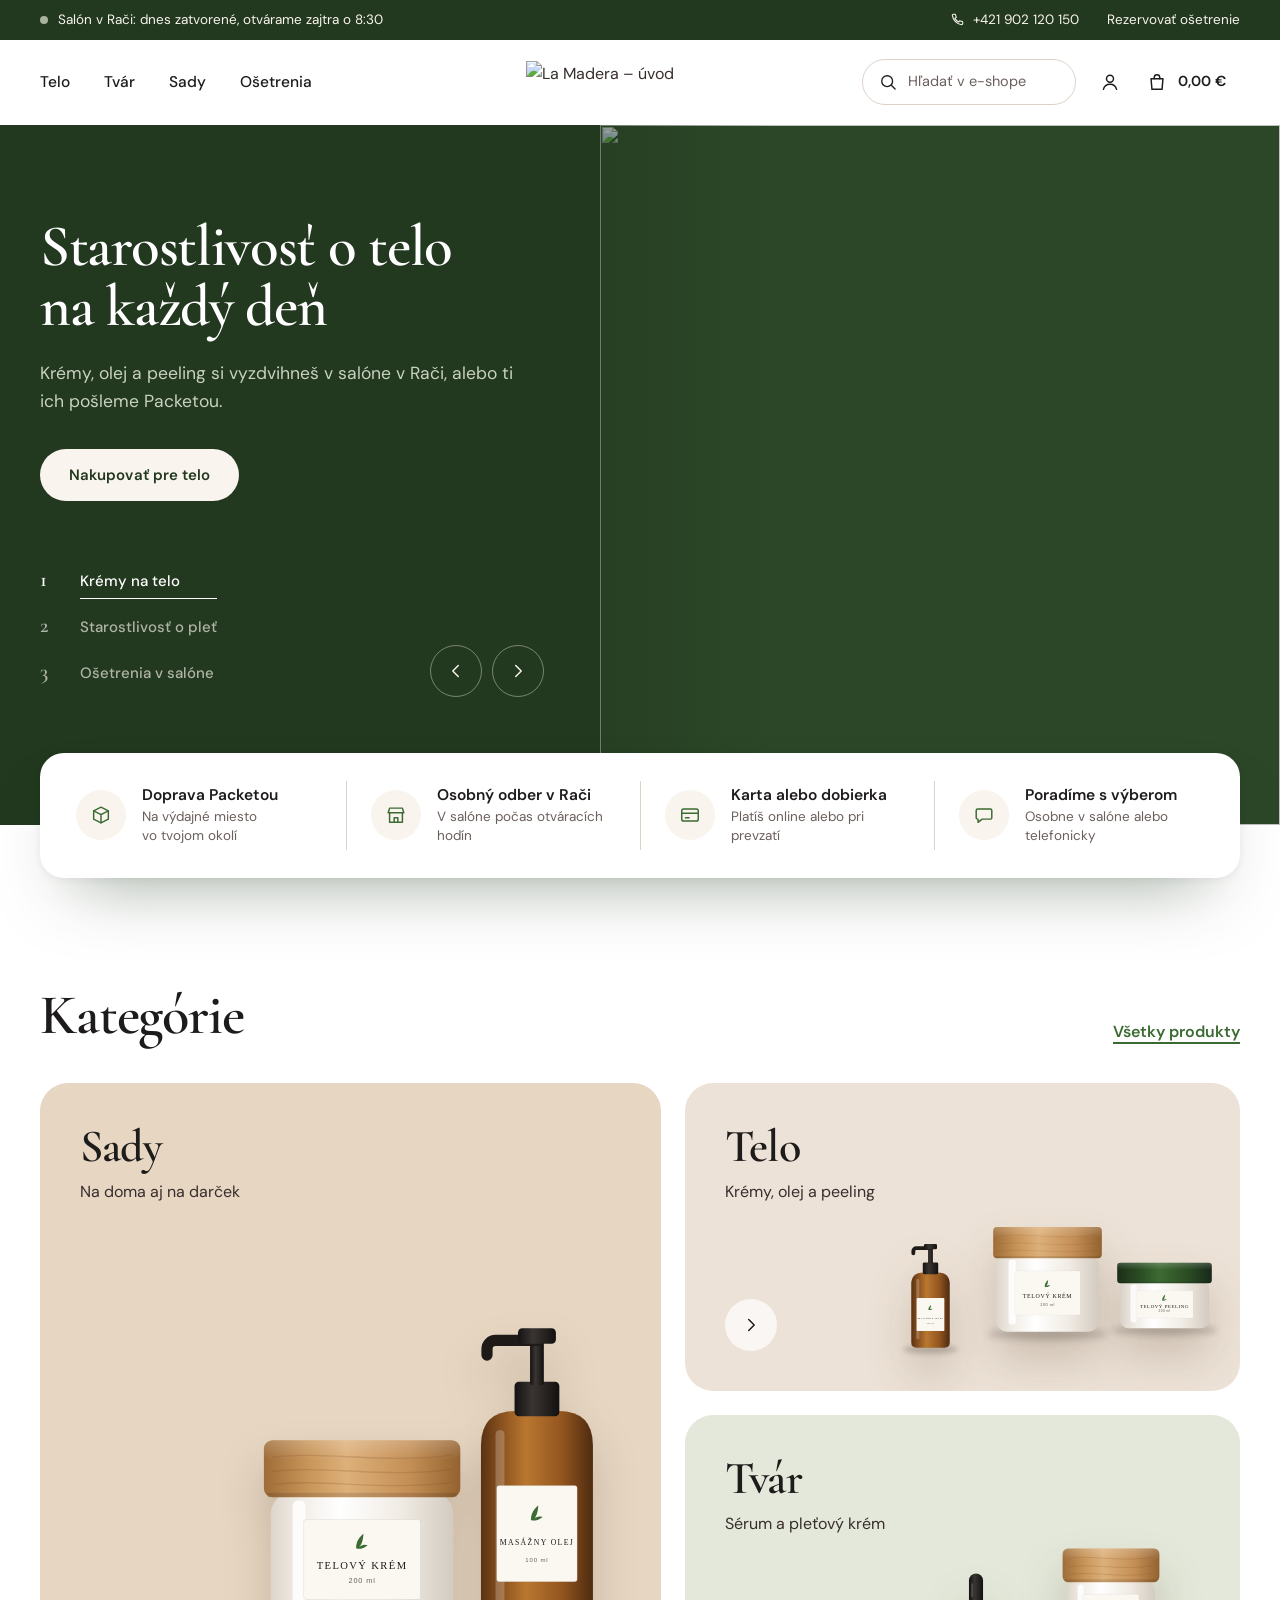
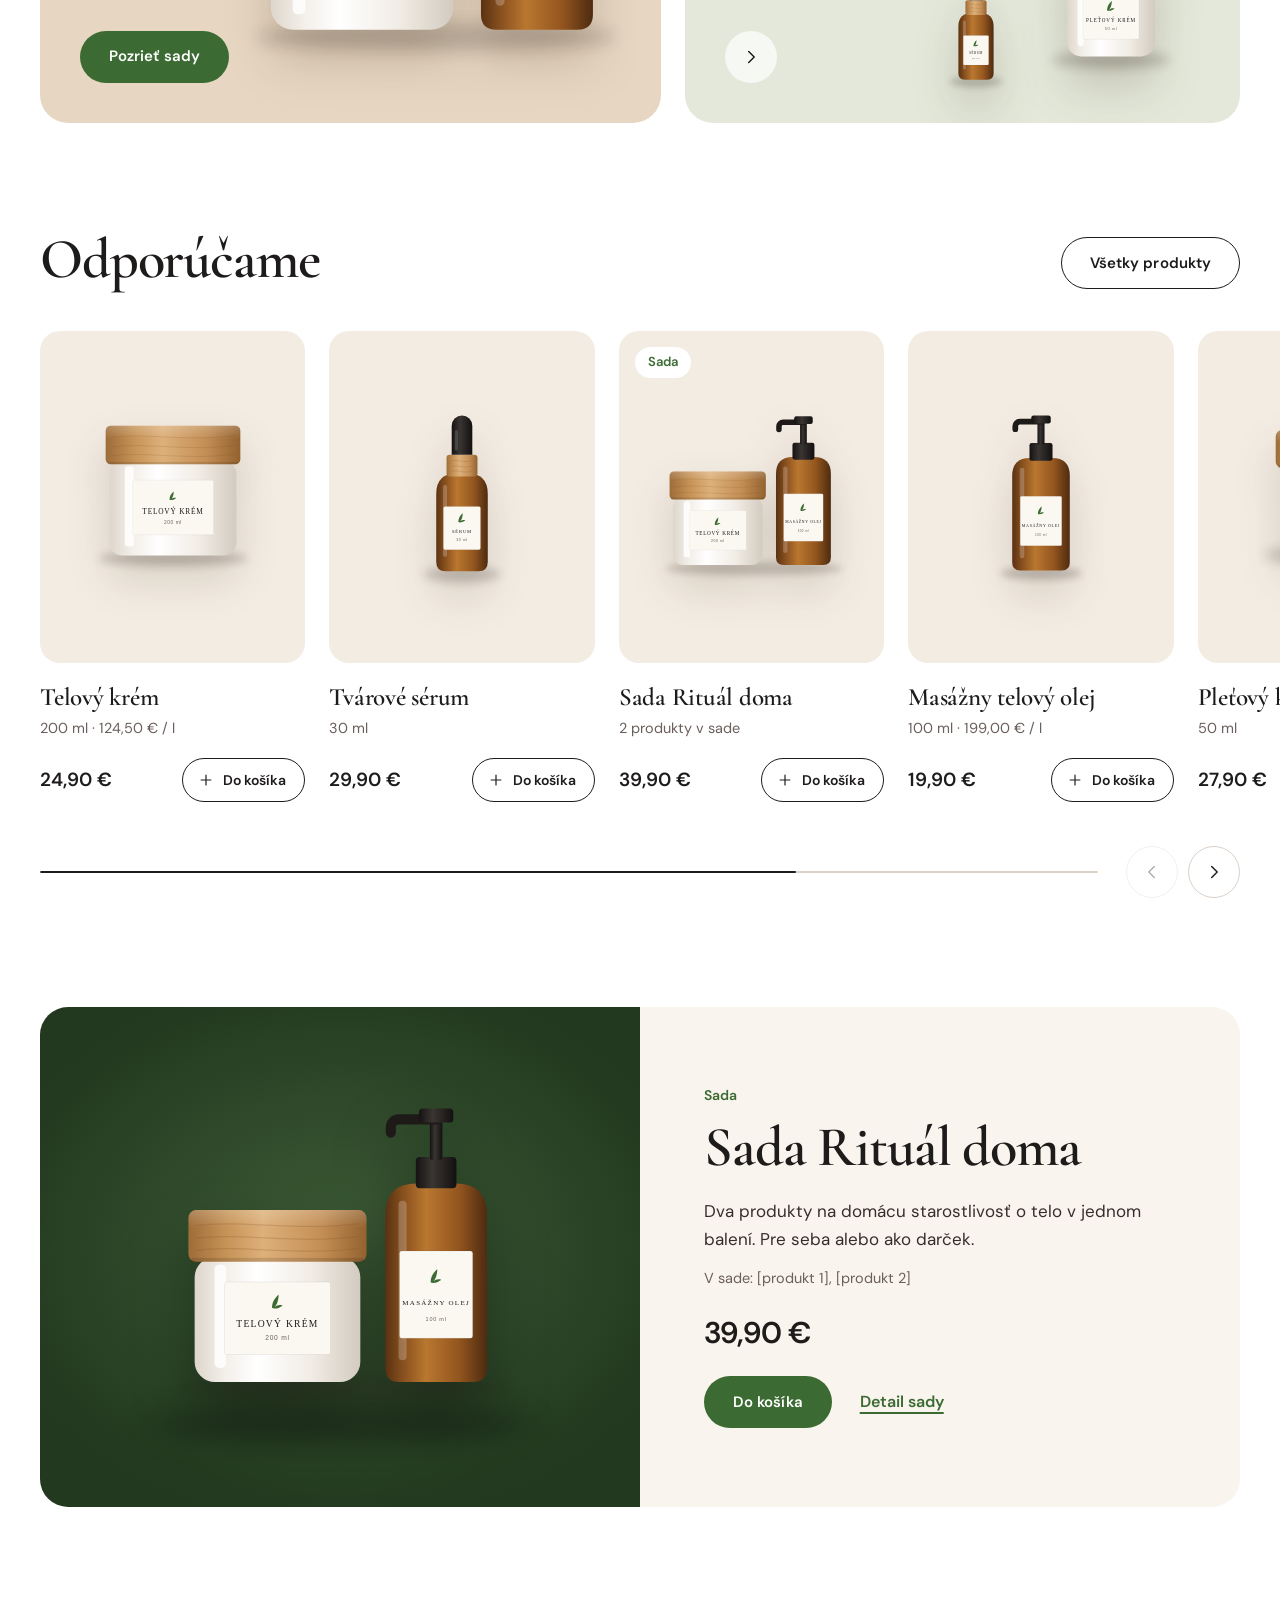
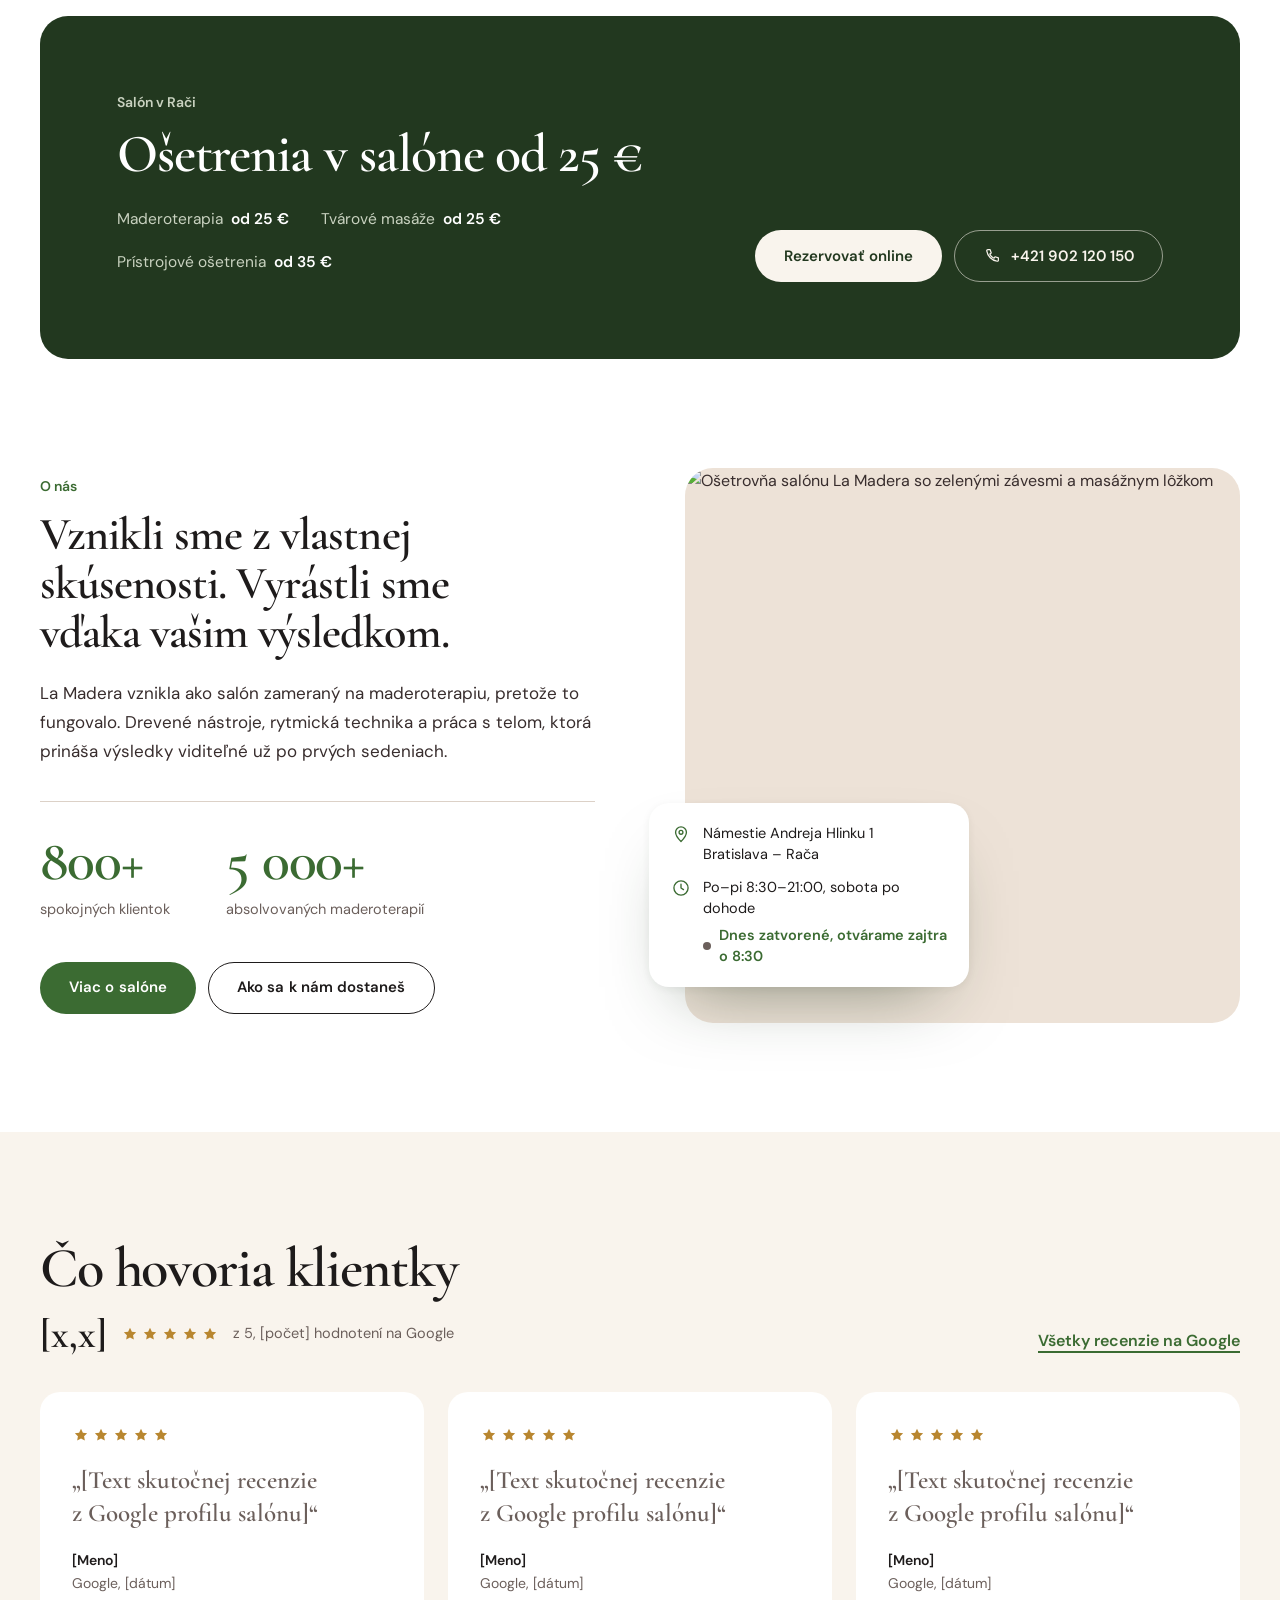
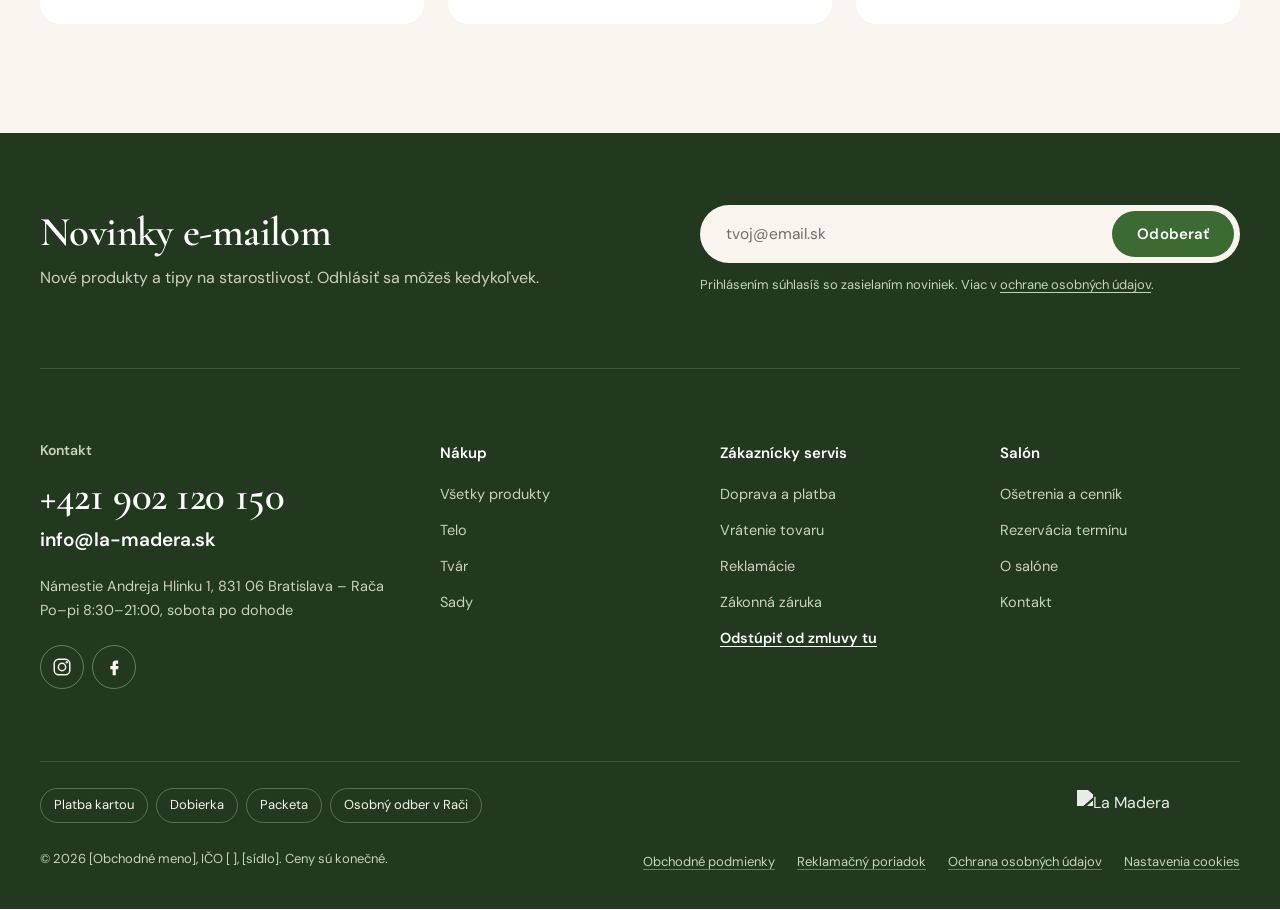
==== commit eac66954: "Návrh 4: dizajn úvodnej stránky z finálneho wireframu Banner so zoznamom snímok a fotkou zo salónu, " ====
--- a/index.html
+++ b/index.html
@@ -2,565 +2,505 @@
 <html lang="sk">
 <head>
 <meta charset="utf-8">
-<meta name="viewport" content="width=device-width, initial-scale=1">
+<meta name="viewport" content="width=device-width, initial-scale=1, viewport-fit=cover">
+<title>La Madera – krémy a starostlivosť zo salónu v Rači</title>
+<meta name="description" content="E-shop salónu La Madera v Bratislave – Rači: krémy, oleje a sady na starostlivosť o telo a pleť. Osobný odber v salóne alebo doručenie Packetou.">
 <meta name="robots" content="noindex, nofollow">
-<title>La Madera – e-shop salónu | krémy, oleje a sérá na telo a pleť</title>
-<meta name="description" content="E-shop salónu maderoterapie La Madera v Bratislave – Rači: krémy, oleje a sérá na telo a pleť. Doručenie Packetou alebo osobný odber v salóne zadarmo.">
 <meta name="theme-color" content="#22381F">
 <link rel="icon" href="https://la-madera.sk/wp-content/uploads/2026/05/la-madera-favicon.svg" type="image/svg+xml">
 <link rel="preconnect" href="https://fonts.googleapis.com">
 <link rel="preconnect" href="https://fonts.gstatic.com" crossorigin>
-<link rel="stylesheet" href="https://fonts.googleapis.com/css2?family=DM+Sans:opsz,wght@9..40,400;9..40,500;9..40,600;9..40,700&family=Gelasio:wght@500;600&display=swap">
+<link rel="stylesheet" href="https://fonts.googleapis.com/css2?family=Cormorant+Garamond:wght@600;700&family=DM+Sans:opsz,wght@9..40,400;9..40,500;9..40,600;9..40,700&display=swap">
+<link rel="preload" as="image" href="https://la-madera.sk/wp-content/uploads/2026/06/La-Madera-June-26-03-2-2-2-1536x856.webp" imagesrcset="https://la-madera.sk/wp-content/uploads/2026/06/La-Madera-June-26-03-2-2-2-768x428.webp 768w, https://la-madera.sk/wp-content/uploads/2026/06/La-Madera-June-26-03-2-2-2-1024x571.webp 1024w, https://la-madera.sk/wp-content/uploads/2026/06/La-Madera-June-26-03-2-2-2-1536x856.webp 1536w, https://la-madera.sk/wp-content/uploads/2026/06/La-Madera-June-26-03-2-2-2.webp 1920w" imagesizes="(min-width: 1024px) 56vw, 100vw">
 <link rel="stylesheet" href="assets/styles.css">
+<script>document.documentElement.className += ' js';</script>
+<script src="assets/main.js" defer></script>
+<!--
+  La Madera – úvodná stránka e-shopu, návrh 4 (z finálneho wireframu A2 B3 C4 D4 E2 F1 G4 H1 I1 J4 K2).
+  Podklad pre prepis do Next.js (html-navrh-na-tsx). Dáta, ktoré prídu z administrácie:
+  - produkty: [data-product] = slug; data-name, data-price, data-meta (objem), data-img, data-href, data-cat
+  - jednotková cena za liter (§ 2 písm. h) a § 6 zák. 108/2024): len nad 50 ml, nie pri sadách a nie, keď sa rovná predajnej cene (1 l)
+  - kontakty, hodiny, údaje predajcu: nastavenia obchodu (v pätičke sú zástupné [ ] údaje)
+  - data-note = údaj, ktorý treba overiť u salónu
+-->
 </head>
-<!--
-  Úvodná stránka e-shopu La Madera (Darwon, návrh 3, 10/2026). Statické HTML, CSS a JS, nič sa nikam neodosiela.
-  Pri preklopení do Next.js (darwon-storefront, apps/lamadera) pôjde z administrácie:
-  - produkty (karty, karusel, promo dlaždice, návrhy vo vyhľadávaní): [data-product] = slug; názov, popis, objem, cena, jednotková cena, dostupnosť, fotka
-  - kategórie a ich odkazy: katalóg; košík: useCart (počet a suma v hlavičke, potvrdenie po pridaní)
-  - kontakty, otváracie hodiny (aj sviatky), sociálne siete, údaje predajcu: nastavenia obchodu
-  - texty a fotky banneru, dlaždíc, ošetrení a salónu: texts.ts (Texty a fotky)
-  Detaily produktov, kategórie, košík a právne stránky v tomto návrhu nie sú; odkazy vedú na 404.html.
-  [data-note] = neoverený údaj; pred spustením naostro ho musí potvrdiť klientka.
--->
 <body>
+
+<svg class="sprite" aria-hidden="true" focusable="false">
+  <symbol id="i-search" viewBox="0 0 24 24"><circle cx="11" cy="11" r="6.5"/><path d="M16 16l4.5 4.5"/></symbol>
+  <symbol id="i-user" viewBox="0 0 24 24"><circle cx="12" cy="8.5" r="3.8"/><path d="M4.8 20c.9-3.6 3.8-5.6 7.2-5.6s6.3 2 7.2 5.6"/></symbol>
+  <symbol id="i-bag" viewBox="0 0 24 24"><path d="M5.5 8.5h13l-1 11.5h-11z"/><path d="M9 8.5V7a3 3 0 0 1 6 0v1.5"/></symbol>
+  <symbol id="i-menu" viewBox="0 0 24 24"><path d="M4 7h16M4 12h16M4 17h10"/></symbol>
+  <symbol id="i-close" viewBox="0 0 24 24"><path d="M6.5 6.5l11 11M17.5 6.5l-11 11"/></symbol>
+  <symbol id="i-left" viewBox="0 0 24 24"><path d="M14.5 6l-6 6 6 6"/></symbol>
+  <symbol id="i-right" viewBox="0 0 24 24"><path d="M9.5 6l6 6-6 6"/></symbol>
+  <symbol id="i-down" viewBox="0 0 24 24"><path d="M6 9.5l6 6 6-6"/></symbol>
+  <symbol id="i-plus" viewBox="0 0 24 24"><path d="M12 5.5v13M5.5 12h13"/></symbol>
+  <symbol id="i-check" viewBox="0 0 24 24"><path d="M5 12.5l4.5 4.5L19 7.5"/></symbol>
+  <symbol id="i-box" viewBox="0 0 24 24"><path d="M4 7.5l8-4 8 4v9l-8 4-8-4z"/><path d="M4 7.5l8 4 8-4M12 11.5v9"/></symbol>
+  <symbol id="i-store" viewBox="0 0 24 24"><path d="M3.5 9.5L5 4.5h14l1.5 5z"/><path d="M5 9.5V20h14V9.5M10 20v-5h4v5"/></symbol>
+  <symbol id="i-card" viewBox="0 0 24 24"><rect x="3" y="5.5" width="18" height="13" rx="2"/><path d="M3 10h18M7 15h4"/></symbol>
+  <symbol id="i-chat" viewBox="0 0 24 24"><path d="M5 5.5h14A1.5 1.5 0 0 1 20.5 7v8a1.5 1.5 0 0 1-1.5 1.5h-9l-4.5 3.5v-3.5H5A1.5 1.5 0 0 1 3.5 15V7A1.5 1.5 0 0 1 5 5.5z"/></symbol>
+  <symbol id="i-phone" viewBox="0 0 24 24"><path d="M6.5 3.5h3l1.5 4.5-2 1.3a10.5 10.5 0 0 0 5.7 5.7l1.3-2 4.5 1.5v3a1.5 1.5 0 0 1-1.6 1.5A16.5 16.5 0 0 1 5 5.1 1.5 1.5 0 0 1 6.5 3.5z"/></symbol>
+  <symbol id="i-pin" viewBox="0 0 24 24"><path d="M12 21s-6.5-6.2-6.5-11a6.5 6.5 0 0 1 13 0c0 4.8-6.5 11-6.5 11z"/><circle cx="12" cy="10" r="2.3"/></symbol>
+  <symbol id="i-clock" viewBox="0 0 24 24"><circle cx="12" cy="12" r="8.5"/><path d="M12 7.5V12l3 2"/></symbol>
+  <symbol id="i-home" viewBox="0 0 24 24"><path d="M4 10.5L12 4l8 6.5V20h-5.5v-6h-5v6H4z"/></symbol>
+  <symbol id="i-grid" viewBox="0 0 24 24"><rect x="4" y="4" width="6.5" height="6.5" rx="1.5"/><rect x="13.5" y="4" width="6.5" height="6.5" rx="1.5"/><rect x="4" y="13.5" width="6.5" height="6.5" rx="1.5"/><rect x="13.5" y="13.5" width="6.5" height="6.5" rx="1.5"/></symbol>
+  <symbol id="i-ig" viewBox="0 0 24 24"><rect x="3.5" y="3.5" width="17" height="17" rx="5"/><circle cx="12" cy="12" r="4"/><circle cx="17.2" cy="6.8" r=".6"/></symbol>
+  <symbol id="i-fb" viewBox="0 0 24 24"><path d="M14 8.5h2.5V5H14a3.5 3.5 0 0 0-3.5 3.5V11H8v3.5h2.5V21H14v-6.5h2.5L17 11h-3V9a.5.5 0 0 1 .5-.5z"/></symbol>
+  <symbol id="i-star" viewBox="0 0 24 24"><path d="M12 3.8l2.5 5.2 5.7.8-4.1 4 1 5.6L12 16.7l-5.1 2.7 1-5.6-4.1-4 5.7-.8z"/></symbol>
+</svg>
+
 <a class="skip" href="#obsah">Preskočiť na obsah</a>
 
-<!-- HORNÁ LIŠTA: výhody nákupu a kontakt -->
-<aside class="topbar" aria-label="Výhody nákupu a kontakt" data-page>
+<!-- HORNÁ LIŠTA: salón (výhody nákupu sú v páse pod bannerom) -->
+<aside class="topbar" aria-label="Salón v Rači" data-page>
   <div class="wrap topbar__in">
-    <ul class="topbar__usp" data-note="Doprava a platby podľa štandardu platformy – potvrdiť s klientkou.">
-      <li><svg viewBox="0 0 24 24" aria-hidden="true"><path d="M3 7.5 12 3l9 4.5v9L12 21l-9-4.5z"/><path d="M3 7.5 12 12l9-4.5M12 12v9"/></svg>Doručenie Packetou po celom Slovensku</li>
-      <li><svg viewBox="0 0 24 24" aria-hidden="true"><path d="M4 10.5 12 4l8 6.5V20H4z"/><path d="M9.5 20v-5.5h5V20"/></svg>Osobný odber v&nbsp;salóne zadarmo</li>
-      <li><svg viewBox="0 0 24 24" aria-hidden="true"><rect x="3" y="6" width="18" height="13" rx="2"/><path d="M3 10h18M7 15h4"/></svg>Platba kartou aj na dobierku</li>
+    <p class="topbar__status" data-note="Hodiny z la-madera.sk (10/2026); sviatky – potvrdiť."><span class="dot" data-open-dot></span><span data-open-status data-prefix="Salón v Rači: ">Salón v Rači: po–pi 8:30–21:00</span></p>
+    <ul class="topbar__links">
+      <li><a href="tel:+421902120150"><svg class="i"><use href="#i-phone"/></svg>+421&nbsp;902&nbsp;120&nbsp;150</a></li>
+      <li><a href="https://services.bookio.com/la-madera/widget?lang=sk" target="_blank" rel="noopener">Rezervovať ošetrenie<span class="sr"> (otvorí sa v novom okne)</span></a></li>
     </ul>
-    <p class="topbar__contact">
-      <span class="topbar__open" data-open-status></span>
-      <a href="tel:+421902120150"><svg viewBox="0 0 24 24" aria-hidden="true"><path d="M6.5 3.5h3l1.5 4.5-2 1.3a10.5 10.5 0 0 0 5.7 5.7l1.3-2 4.5 1.5v3a1.5 1.5 0 0 1-1.6 1.5A16.5 16.5 0 0 1 5 5.1 1.5 1.5 0 0 1 6.5 3.5z"/></svg>+421&nbsp;902&nbsp;120&nbsp;150</a>
-      <a href="https://services.bookio.com/la-madera/widget?lang=sk" rel="noopener" target="_blank">Rezervovať ošetrenie<span class="sr"> (otvorí sa v novom okne)</span></a>
-    </p>
   </div>
 </aside>
 
-<!-- HLAVIČKA: logo, vyhľadávanie s návrhmi, účet, košík so sumou, navigácia s menu produktov -->
-<header class="hdr" data-page>
-  <div class="wrap hdr__main">
-    <button class="ico hdr__burger" type="button" aria-controls="menu" aria-expanded="false" data-open="menu">
-      <svg viewBox="0 0 24 24" aria-hidden="true"><path d="M3.5 7h17M3.5 12h17M3.5 17h17"/></svg>
-      <span class="sr">Menu</span>
-    </button>
-    <a class="logo" href="/"><img src="https://la-madera.sk/wp-content/uploads/2026/05/la-madera-logo-1.svg" alt="La Madera – úvod e-shopu" width="380" height="70"></a>
-
-    <form class="search" action="/hladat" method="get" role="search" data-search>
-      <label class="sr" for="q">Hľadať v e-shope</label>
-      <div class="search__box">
-        <svg class="search__ico" viewBox="0 0 24 24" aria-hidden="true"><circle cx="10.5" cy="10.5" r="6.5"/><path d="m15.5 15.5 5 5"/></svg>
-        <input id="q" name="q" type="search" placeholder="Hľadať krémy, oleje, sérá…" autocomplete="off" enterkeyhint="search"
-               role="combobox" aria-autocomplete="list" aria-expanded="false" aria-controls="q-list">
-        <button class="search__btn" type="submit">Hľadať</button>
-      </div>
-      <ul class="suggest" id="q-list" role="listbox" aria-label="Návrhy" hidden></ul>
-      <p class="sr" role="status" data-suggest-status></p>
-    </form>
-
-    <div class="hdr__actions">
-      <button class="ico hdr__search-ico" type="button" aria-controls="hladat" aria-expanded="false" data-open="hladat">
-        <svg viewBox="0 0 24 24" aria-hidden="true"><circle cx="10.5" cy="10.5" r="6.5"/><path d="m15.5 15.5 5 5"/></svg>
-        <span class="sr">Hľadať</span>
-      </button>
-      <a class="act act--account" href="/ucet" data-note="Zákaznícke účty sú v platforme voliteľné – spýtať sa klientky.">
-        <svg viewBox="0 0 24 24" aria-hidden="true"><circle cx="12" cy="8" r="4"/><path d="M4 20.5c1.4-3.6 4.4-5.5 8-5.5s6.6 1.9 8 5.5"/></svg>
-        <span class="act__label">Môj účet</span>
-      </a>
-      <a class="act act--cart" href="/kosik" data-cart-link aria-label="Košík 0,00 €, prázdny">
-        <span class="act__icon">
-          <svg viewBox="0 0 24 24" aria-hidden="true"><path d="M4.5 8h15l-1.3 12.5H5.8z"/><path d="M8.5 8V6.5a3.5 3.5 0 0 1 7 0V8"/></svg>
-          <span class="act__count" data-cart-count hidden>0</span>
-        </span>
-        <span class="act__label"><span>Košík</span> <strong class="num" data-cart-sum>0,00&nbsp;€</strong></span>
-      </a>
-    </div>
-  </div>
-
-  <nav class="nav" aria-label="Hlavná navigácia">
-    <div class="wrap nav__in">
-      <ul class="nav__list">
-        <li>
-          <button class="nav__mega" type="button" aria-expanded="false" aria-controls="mega" data-mega>
-            Produkty
-            <svg viewBox="0 0 24 24" aria-hidden="true"><path d="m6 9 6 6 6-6"/></svg>
-          </button>
-        </li>
-        <li><a href="/telo">Telo</a></li>
-        <li><a href="/tvar">Tvár</a></li>
-        <li><a href="/sady">Sady</a></li>
-        <li><a href="#osetrenia">Ošetrenia v&nbsp;salóne</a></li>
-        <li><a href="#salon">O&nbsp;salóne</a></li>
-        <li><a href="/kontakt">Kontakt</a></li>
-      </ul>
-      <p class="nav__note">Pomôžeme ti s&nbsp;výberom: <a href="tel:+421902120150">+421&nbsp;902&nbsp;120&nbsp;150</a></p>
-    </div>
-
-    <div class="mega" id="mega" hidden>
-      <div class="wrap mega__in">
-        <div class="mega__col">
-          <p class="mega__h"><a href="/telo">Telo</a></p>
-          <ul>
-            <li><a href="/produkt/telovy-krem">Telový krém</a></li>
-            <li><a href="/produkt/masazny-olej">Masážny telový olej</a></li>
-            <li><a href="/produkt/telovy-peeling">Telový peeling</a></li>
-          </ul>
-        </div>
-        <div class="mega__col">
-          <p class="mega__h"><a href="/tvar">Tvár</a></p>
-          <ul>
-            <li><a href="/produkt/tvarove-serum">Tvárové sérum</a></li>
-            <li><a href="/produkt/pletovy-krem">Pleťový krém</a></li>
-          </ul>
-        </div>
-        <div class="mega__col">
-          <p class="mega__h"><a href="/sady">Sady</a></p>
-          <ul>
-            <li><a href="/produkt/sada-ritual-doma">Sada Rituál doma</a></li>
-          </ul>
-          <p class="mega__all"><a class="arrow" href="/produkty">Všetky produkty</a></p>
-        </div>
-        <a class="mega__promo" href="/produkt/sada-ritual-doma">
-          <img src="assets/img/sada-ritual-doma.svg" alt="" width="476" height="476" loading="lazy">
-          <span class="mega__promo-txt"><span class="mega__promo-k">Sada</span><strong>Rituál doma</strong><span class="num">39,90&nbsp;€</span></span>
+<!-- HLAVIČKA (A2): kategórie vľavo, logo v strede, vyhľadávanie, účet a košík vpravo; na mobile logo vľavo, vyhľadávanie a menu vpravo -->
+<header class="hdr" data-page data-hdr>
+  <div class="wrap hdr__in">
+    <nav class="hdr__nav" aria-label="Kategórie">
+      <a href="/telo">Telo</a>
+      <a href="/tvar">Tvár</a>
+      <a href="/sady">Sady</a>
+      <a href="/osetrenia">Ošetrenia</a>
+    </nav>
+    <a class="hdr__logo" href="/"><img src="https://la-madera.sk/wp-content/uploads/2026/05/la-madera-logo-1.svg" alt="La Madera – úvod" width="380" height="70"></a>
+    <div class="hdr__act">
+      <button class="hdr__search" type="button" data-open="search" aria-controls="search" aria-expanded="false"><svg class="i"><use href="#i-search"/></svg><span>Hľadať v&nbsp;e-shope</span></button>
+      <a class="ibtn hdr__account" href="/ucet" aria-label="Môj účet"><svg class="i"><use href="#i-user"/></svg></a>
+      <a class="hdr__cart" href="/kosik"><span class="cart-ico"><svg class="i"><use href="#i-bag"/></svg><span class="badge" data-cart-count hidden>0</span></span><span class="sr">Košík</span><span class="num" data-cart-sum>0,00&nbsp;€</span><span class="sr" data-cart-sr>, prázdny</span></a>
+      <button class="ibtn hdr__m" type="button" data-open="search" aria-controls="search" aria-expanded="false" aria-label="Hľadať v e-shope"><svg class="i"><use href="#i-search"/></svg></button>
+      <button class="ibtn hdr__m" type="button" data-open="menu" aria-controls="menu" aria-expanded="false" aria-label="Menu"><svg class="i"><use href="#i-menu"/></svg></button>
+    </div>
+  </div>
+</header>
+
+<main id="obsah" data-page>
+  <h1 class="sr">La Madera – e-shop salónu maderoterapie v&nbsp;Bratislave – Rači</h1>
+
+  <!-- ÚVODNÝ BANNER (B3): tri pomenované snímky, bez automatického posúvania -->
+  <section class="hero" aria-roledescription="carousel" aria-label="Ponuka e-shopu a salónu" data-hero>
+    <div class="hero__stage">
+      <div class="hero__media" aria-hidden="true">
+        <div class="hmedia is-active">
+          <img src="https://la-madera.sk/wp-content/uploads/2026/06/La-Madera-June-26-03-2-2-2-1536x856.webp"
+               srcset="https://la-madera.sk/wp-content/uploads/2026/06/La-Madera-June-26-03-2-2-2-768x428.webp 768w, https://la-madera.sk/wp-content/uploads/2026/06/La-Madera-June-26-03-2-2-2-1024x571.webp 1024w, https://la-madera.sk/wp-content/uploads/2026/06/La-Madera-June-26-03-2-2-2-1536x856.webp 1536w, https://la-madera.sk/wp-content/uploads/2026/06/La-Madera-June-26-03-2-2-2.webp 1920w"
+               sizes="(min-width: 1024px) 56vw, 100vw" alt="" width="1536" height="856" fetchpriority="high">
+        </div>
+        <div class="hmedia">
+          <img src="https://la-madera.sk/wp-content/uploads/2026/05/tvarove.jpg" alt="" width="830" height="500">
+        </div>
+        <div class="hmedia">
+          <img src="https://la-madera.sk/wp-content/uploads/2026/05/maderoterapia.jpg" alt="" width="830" height="500">
+        </div>
+      </div>
+
+      <div class="hero__panel">
+        <div class="hslides">
+          <div class="hslide is-active" id="hslide-1" role="tabpanel" aria-roledescription="snímka" aria-labelledby="htab-1">
+            <h2 class="hslide__h">Starostlivosť o&nbsp;telo na každý deň</h2>
+            <p class="hslide__p">Krémy, olej a&nbsp;peeling si vyzdvihneš v&nbsp;salóne v&nbsp;Rači, alebo ti ich pošleme Packetou.</p>
+            <a class="btn btn--cream" href="/telo">Nakupovať pre telo</a>
+          </div>
+          <div class="hslide" id="hslide-2" role="tabpanel" aria-roledescription="snímka" aria-labelledby="htab-2" aria-hidden="true" inert>
+            <h2 class="hslide__h">Pre tvár a&nbsp;dekolt</h2>
+            <p class="hslide__p">Sérum a&nbsp;pleťový krém na každodennú starostlivosť medzi návštevami salónu.</p>
+            <a class="btn btn--cream" href="/tvar">Nakupovať pre tvár</a>
+          </div>
+          <div class="hslide" id="hslide-3" role="tabpanel" aria-roledescription="snímka" aria-labelledby="htab-3" aria-hidden="true" inert>
+            <h2 class="hslide__h">Maderoterapia a&nbsp;masáže v&nbsp;Rači</h2>
+            <p class="hslide__p">Ošetrenia tela a&nbsp;tváre od 25&nbsp;€. Termín si rezervuješ online.</p>
+            <a class="btn btn--cream" href="https://services.bookio.com/la-madera/widget?lang=sk" target="_blank" rel="noopener">Rezervovať termín<span class="sr"> (otvorí sa v novom okne)</span></a>
+          </div>
+        </div>
+
+        <div class="hero__nav">
+          <div class="htabs" role="tablist" aria-label="Snímky">
+            <button class="htab" id="htab-1" type="button" role="tab" aria-selected="true" aria-controls="hslide-1"><span class="htab__n" aria-hidden="true">1</span><span class="htab__t">Krémy na telo</span></button>
+            <button class="htab" id="htab-2" type="button" role="tab" aria-selected="false" aria-controls="hslide-2" tabindex="-1"><span class="htab__n" aria-hidden="true">2</span><span class="htab__t">Starostlivosť o&nbsp;pleť</span></button>
+            <button class="htab" id="htab-3" type="button" role="tab" aria-selected="false" aria-controls="hslide-3" tabindex="-1"><span class="htab__n" aria-hidden="true">3</span><span class="htab__t">Ošetrenia v&nbsp;salóne</span></button>
+          </div>
+          <div class="hero__arrows">
+            <button class="rbtn rbtn--light" type="button" data-hero-prev aria-label="Predchádzajúca snímka"><svg class="i"><use href="#i-left"/></svg></button>
+            <button class="rbtn rbtn--light" type="button" data-hero-next aria-label="Ďalšia snímka"><svg class="i"><use href="#i-right"/></svg></button>
+          </div>
+        </div>
+      </div>
+    </div>
+  </section>
+
+  <!-- PÁS VÝHOD (C4): prekrýva spodok banneru -->
+  <div class="wrap usp-wrap">
+    <ul class="usp" aria-label="Výhody nákupu" data-note="Doprava, odber, dobierka a cena dopravy – potvrdiť so salónom.">
+      <li><span class="usp__ic"><svg class="i"><use href="#i-box"/></svg></span><span><span class="usp__t">Doprava Packetou</span><span class="usp__s">Na výdajné miesto vo&nbsp;tvojom okolí</span></span></li>
+      <li><span class="usp__ic"><svg class="i"><use href="#i-store"/></svg></span><span><span class="usp__t">Osobný odber v&nbsp;Rači</span><span class="usp__s">V&nbsp;salóne počas otváracích hodín</span></span></li>
+      <li><span class="usp__ic"><svg class="i"><use href="#i-card"/></svg></span><span><span class="usp__t">Karta alebo dobierka</span><span class="usp__s">Platíš online alebo pri prevzatí</span></span></li>
+      <li><span class="usp__ic"><svg class="i"><use href="#i-chat"/></svg></span><span><span class="usp__t">Poradíme s&nbsp;výberom</span><span class="usp__s">Osobne v&nbsp;salóne alebo telefonicky</span></span></li>
+    </ul>
+  </div>
+
+  <!-- KATEGÓRIE (D4): veľká dlaždica Sady + Telo a Tvár -->
+  <section class="sec cats" aria-labelledby="cats-h">
+    <div class="wrap">
+      <div class="sec__head">
+        <h2 class="h-sec" id="cats-h">Kategórie</h2>
+        <a class="tlink" href="/produkty">Všetky produkty</a>
+      </div>
+      <div class="cats__grid">
+        <a class="ctile ctile--big" href="/sady">
+          <span class="ctile__txt">
+            <span class="ctile__name">Sady</span>
+            <span class="ctile__sub">Na doma aj na darček</span>
+          </span>
+          <span class="btn btn--green ctile__btn">Pozrieť sady</span>
+          <span class="ctile__art ctile__art--sady" aria-hidden="true"><img src="assets/img/sada-ritual-doma.svg" alt="" width="476" height="476" loading="lazy"></span>
         </a>
-      </div>
-    </div>
-  </nav>
-</header>
-
-<!-- VYHĽADÁVANIE NA MOBILE: viditeľné pole pod hlavičkou (neprilepené) -->
-<div class="msearch-bar" data-page>
-  <div class="wrap">
-    <button class="msbtn" type="button" aria-controls="hladat" aria-expanded="false" data-open="hladat">
-      <svg viewBox="0 0 24 24" aria-hidden="true"><circle cx="10.5" cy="10.5" r="6.5"/><path d="m15.5 15.5 5 5"/></svg>
-      <span>Hľadať krémy, oleje, sérá…</span>
-    </button>
-  </div>
-</div>
-
-<!-- MOBILNÉ MENU -->
-<div class="sheet" id="menu" role="dialog" aria-modal="true" aria-label="Menu" hidden>
-  <div class="sheet__bar">
-    <a class="logo" href="/"><img src="https://la-madera.sk/wp-content/uploads/2026/05/la-madera-logo-1.svg" alt="La Madera – úvod e-shopu" width="380" height="70"></a>
-    <button class="ico" type="button" data-close>
-      <svg viewBox="0 0 24 24" aria-hidden="true"><path d="m6 6 12 12M18 6 6 18"/></svg>
-      <span class="sr">Zavrieť menu</span>
-    </button>
-  </div>
-  <nav class="sheet__nav" aria-label="Mobilná navigácia">
-    <p class="sheet__h">Produkty</p>
-    <a class="sheet__cat" href="/telo"><img src="assets/img/telovy-krem.svg" alt="" width="408" height="408" loading="lazy"><span>Telo<small>Krémy, oleje a&nbsp;peeling</small></span></a>
-    <a class="sheet__cat" href="/tvar"><img src="assets/img/tvarove-serum.svg" alt="" width="392" height="392" loading="lazy"><span>Tvár<small>Sérum a&nbsp;pleťový krém</small></span></a>
-    <a class="sheet__cat" href="/sady"><img src="assets/img/sada-ritual-doma.svg" alt="" width="476" height="476" loading="lazy"><span>Sady<small>Rituál doma</small></span></a>
-    <a class="sheet__link" href="/produkty">Všetky produkty</a>
-    <a class="sheet__link" href="#osetrenia" data-close>Ošetrenia v&nbsp;salóne</a>
-    <a class="sheet__link" href="#salon" data-close>O&nbsp;salóne</a>
-    <a class="sheet__link" href="/doprava-a-platba">Doprava a&nbsp;platba</a>
-    <a class="sheet__link" href="/kontakt">Kontakt</a>
-    <a class="sheet__link" href="/ucet">Môj účet</a>
-  </nav>
-  <div class="sheet__foot">
-    <p>Pomôžeme ti s&nbsp;výberom</p>
-    <a class="btn btn--outline" href="tel:+421902120150">+421&nbsp;902&nbsp;120&nbsp;150</a>
-  </div>
-</div>
-
-<!-- VYHĽADÁVANIE NA MOBILE: celá obrazovka s návrhmi -->
-<div class="sheet sheet--search" id="hladat" role="dialog" aria-modal="true" aria-label="Hľadať" hidden>
-  <form class="msearch" action="/hladat" method="get" role="search" data-search>
-    <div class="msearch__row">
-      <label class="sr" for="qm">Hľadať v e-shope</label>
-      <input id="qm" name="q" type="search" placeholder="Hľadať krémy, oleje, sérá…" autocomplete="off" enterkeyhint="search"
-             role="combobox" aria-autocomplete="list" aria-expanded="false" aria-controls="qm-list">
-      <button class="btn btn--green" type="submit">Hľadať</button>
-      <button class="ico" type="button" data-close>
-        <svg viewBox="0 0 24 24" aria-hidden="true"><path d="m6 6 12 12M18 6 6 18"/></svg>
-        <span class="sr">Zavrieť vyhľadávanie</span>
-      </button>
-    </div>
-    <ul class="suggest suggest--sheet" id="qm-list" role="listbox" aria-label="Návrhy" hidden></ul>
-    <p class="sr" role="status" data-suggest-status></p>
-    <div class="msearch__hint">
-      <p>Často hľadané</p>
-      <div class="msearch__tags">
-        <a href="/telo">Telo</a><a href="/tvar">Tvár</a><a href="/produkt/masazny-olej">Masážny olej</a><a href="/produkt/sada-ritual-doma">Sada Rituál doma</a>
-      </div>
-    </div>
-  </form>
-</div>
-
-<main id="obsah" data-page>
-
-  <!-- 1. ÚVODNÝ BANNER + 2 PROMO DLAŽDICE -->
-  <section class="hero" aria-label="Úvod">
-    <div class="wrap hero__grid">
-      <div class="banner">
-        <img class="banner__img" src="https://la-madera.sk/wp-content/uploads/2026/06/La-Madera-June-26-03-2-2-2-1536x856.webp"
-             srcset="https://la-madera.sk/wp-content/uploads/2026/06/La-Madera-June-26-03-2-2-2-768x428.webp 768w, https://la-madera.sk/wp-content/uploads/2026/06/La-Madera-June-26-03-2-2-2-1024x571.webp 1024w, https://la-madera.sk/wp-content/uploads/2026/06/La-Madera-June-26-03-2-2-2-1536x856.webp 1536w, https://la-madera.sk/wp-content/uploads/2026/06/La-Madera-June-26-03-2-2-2.webp 1920w"
-             sizes="(min-width: 1100px) 62vw, 100vw" alt="" width="1536" height="856" fetchpriority="high">
-        <div class="banner__copy">
-          <p class="banner__k">E-shop salónu La&nbsp;Madera</p>
-          <h1 class="banner__h">Krémy a&nbsp;oleje zo&nbsp;salónu v&nbsp;Rači</h1>
-          <p class="banner__p">Starostlivosť o&nbsp;telo a&nbsp;pleť na každý deň – s&nbsp;doručením Packetou alebo osobným odberom v&nbsp;salóne.</p>
-          <div class="banner__cta">
-            <a class="btn btn--light" href="#odporucame">Nakupovať</a>
-            <a class="btn btn--ghost" href="/sady">Pozrieť sady</a>
-          </div>
-        </div>
-      </div>
-
-      <a class="promo promo--deep" href="/produkt/sada-ritual-doma">
-        <span class="promo__txt">
-          <span class="promo__k">Sada</span>
-          <strong class="promo__h">Rituál doma</strong>
-          <span class="promo__p">Telový krém 200&nbsp;ml a&nbsp;masážny olej 100&nbsp;ml v&nbsp;jednom balení</span>
-          <span class="promo__price num">39,90&nbsp;€</span>
-          <span class="promo__more">Pozrieť sadu</span>
-        </span>
-        <img class="promo__img" src="assets/img/sada-ritual-doma.svg" alt="" width="476" height="476">
-      </a>
-      <a class="promo promo--light" href="/produkt/tvarove-serum">
-        <span class="promo__txt">
-          <span class="promo__k">Starostlivosť o&nbsp;pleť</span>
-          <strong class="promo__h">Tvárové sérum</strong>
-          <span class="promo__p">Ráno aj večer pod krém</span>
-          <span class="promo__price num">29,90&nbsp;€</span>
-          <span class="promo__more">Pozrieť produkt</span>
-        </span>
-        <img class="promo__img" src="assets/img/tvarove-serum.svg" alt="" width="392" height="392">
-      </a>
-    </div>
-  </section>
-
-  <!-- 2. VÝHODY NÁKUPU -->
-  <section class="usp" aria-label="Výhody nákupu">
-    <ul class="wrap usp__list" data-note="Doprava, platby a lehoty potvrdiť s klientkou; osobný odber zadarmo a dobierka sú predpoklad.">
-      <li>
-        <svg viewBox="0 0 32 32" aria-hidden="true"><path d="M4 10 16 4l12 6v12l-12 6-12-6z"/><path d="M4 10l12 6 12-6M16 16v12"/></svg>
-        <span><strong>Doručenie Packetou</strong>na výdajné miesto alebo do <span class="nw">Z-BOXu</span></span>
+        <a class="ctile ctile--telo" href="/telo">
+          <span class="ctile__txt">
+            <span class="ctile__name">Telo</span>
+            <span class="ctile__sub">Krémy, olej a&nbsp;peeling</span>
+          </span>
+          <span class="ctile__go" aria-hidden="true"><svg class="i"><use href="#i-right"/></svg></span>
+          <span class="ctile__art ctile__art--telo" aria-hidden="true">
+            <img src="assets/img/masazny-olej.svg" alt="" width="456" height="456" loading="lazy">
+            <img src="assets/img/telovy-krem.svg" alt="" width="408" height="408" loading="lazy">
+            <img src="assets/img/telovy-peeling.svg" alt="" width="408" height="408" loading="lazy">
+          </span>
+        </a>
+        <a class="ctile ctile--tvar" href="/tvar">
+          <span class="ctile__txt">
+            <span class="ctile__name">Tvár</span>
+            <span class="ctile__sub">Sérum a&nbsp;pleťový krém</span>
+          </span>
+          <span class="ctile__go" aria-hidden="true"><svg class="i"><use href="#i-right"/></svg></span>
+          <span class="ctile__art ctile__art--tvar" aria-hidden="true">
+            <img src="assets/img/tvarove-serum.svg" alt="" width="392" height="392" loading="lazy">
+            <img src="assets/img/pletovy-krem.svg" alt="" width="320" height="320" loading="lazy">
+          </span>
+        </a>
+      </div>
+    </div>
+  </section>
+
+  <!-- ODPORÚČAME (E2): karusel na celú šírku, šípky v riadku s posuvníkom -->
+  <section class="sec picks" aria-labelledby="picks-h" data-note="Produkty, ceny a objemy sú zástupné; fotky sú ilustračné.">
+    <div class="wrap">
+      <div class="sec__head">
+        <h2 class="h-sec" id="picks-h">Odporúčame</h2>
+        <a class="btn btn--line" href="/produkty">Všetky produkty</a>
+      </div>
+    </div>
+    <ul class="picks__track" data-track>
+      <li class="pcard" data-product="telovy-krem" data-name="Telový krém" data-price="24.90" data-meta="200 ml" data-cat="Telo" data-img="assets/img/telovy-krem.svg" data-href="/produkt/telovy-krem">
+        <div class="pcard__media"><img src="assets/img/telovy-krem.svg" alt="" width="408" height="408" loading="lazy"></div>
+        <h3 class="pcard__name"><a href="/produkt/telovy-krem">Telový krém</a></h3>
+        <p class="pcard__meta">200&nbsp;ml <span class="pcard__unit">· 124,50&nbsp;€&nbsp;/&nbsp;l</span></p>
+        <div class="pcard__foot"><p class="pcard__price num">24,90&nbsp;€</p><button class="pcard__add" type="button" data-add><svg class="i"><use href="#i-plus"/></svg><span data-lbl>Do košíka</span><span class="sr">: Telový krém</span></button></div>
       </li>
-      <li>
-        <svg viewBox="0 0 32 32" aria-hidden="true"><path d="M5 14 16 5l11 9v13H5z"/><path d="M12.5 27v-8h7v8"/></svg>
-        <span><strong>Osobný odber zadarmo</strong>v&nbsp;salóne na Námestí A.&nbsp;Hlinku</span>
+      <li class="pcard" data-product="tvarove-serum" data-name="Tvárové sérum" data-price="29.90" data-meta="30 ml" data-cat="Tvár" data-img="assets/img/tvarove-serum.svg" data-href="/produkt/tvarove-serum">
+        <div class="pcard__media"><img src="assets/img/tvarove-serum.svg" alt="" width="392" height="392" loading="lazy"></div>
+        <h3 class="pcard__name"><a href="/produkt/tvarove-serum">Tvárové sérum</a></h3>
+        <p class="pcard__meta">30&nbsp;ml</p>
+        <div class="pcard__foot"><p class="pcard__price num">29,90&nbsp;€</p><button class="pcard__add" type="button" data-add><svg class="i"><use href="#i-plus"/></svg><span data-lbl>Do košíka</span><span class="sr">: Tvárové sérum</span></button></div>
       </li>
-      <li>
-        <svg viewBox="0 0 32 32" aria-hidden="true"><rect x="4" y="8" width="24" height="17" rx="2.5"/><path d="M4 13h24M9 20h6"/></svg>
-        <span><strong>Kartou aj na dobierku</strong>bezpečná platba cez Stripe</span>
+      <li class="pcard" data-product="sada-ritual-doma" data-name="Sada Rituál doma" data-price="39.90" data-meta="2 produkty v sade" data-cat="Sady" data-img="assets/img/sada-ritual-doma.svg" data-href="/produkt/sada-ritual-doma">
+        <div class="pcard__media"><span class="pcard__tag">Sada</span><img src="assets/img/sada-ritual-doma.svg" alt="" width="476" height="476" loading="lazy"></div>
+        <h3 class="pcard__name"><a href="/produkt/sada-ritual-doma">Sada Rituál doma</a></h3>
+        <p class="pcard__meta" data-note="Obsah sady doplniť textom (UX pravidlá §2).">2 produkty v&nbsp;sade</p>
+        <div class="pcard__foot"><p class="pcard__price num">39,90&nbsp;€</p><button class="pcard__add" type="button" data-add><svg class="i"><use href="#i-plus"/></svg><span data-lbl>Do košíka</span><span class="sr">: Sada Rituál doma</span></button></div>
       </li>
-      <li>
-        <svg viewBox="0 0 32 32" aria-hidden="true"><path d="M6 16a10 10 0 1 0 3-7.1M6 5v6h6"/></svg>
-        <span><strong>14 dní na vrátenie</strong>bez udania dôvodu</span>
+      <li class="pcard" data-product="masazny-olej" data-name="Masážny telový olej" data-price="19.90" data-meta="100 ml" data-cat="Telo" data-img="assets/img/masazny-olej.svg" data-href="/produkt/masazny-olej">
+        <div class="pcard__media"><img src="assets/img/masazny-olej.svg" alt="" width="456" height="456" loading="lazy"></div>
+        <h3 class="pcard__name"><a href="/produkt/masazny-olej">Masážny telový olej</a></h3>
+        <p class="pcard__meta">100&nbsp;ml <span class="pcard__unit">· 199,00&nbsp;€&nbsp;/&nbsp;l</span></p>
+        <div class="pcard__foot"><p class="pcard__price num">19,90&nbsp;€</p><button class="pcard__add" type="button" data-add><svg class="i"><use href="#i-plus"/></svg><span data-lbl>Do košíka</span><span class="sr">: Masážny telový olej</span></button></div>
+      </li>
+      <li class="pcard" data-product="pletovy-krem" data-name="Pleťový krém" data-price="27.90" data-meta="50 ml" data-cat="Tvár" data-img="assets/img/pletovy-krem.svg" data-href="/produkt/pletovy-krem">
+        <div class="pcard__media"><img src="assets/img/pletovy-krem.svg" alt="" width="320" height="320" loading="lazy"></div>
+        <h3 class="pcard__name"><a href="/produkt/pletovy-krem">Pleťový krém</a></h3>
+        <p class="pcard__meta">50&nbsp;ml</p>
+        <div class="pcard__foot"><p class="pcard__price num">27,90&nbsp;€</p><button class="pcard__add" type="button" data-add><svg class="i"><use href="#i-plus"/></svg><span data-lbl>Do košíka</span><span class="sr">: Pleťový krém</span></button></div>
+      </li>
+      <li class="pcard" data-product="telovy-peeling" data-name="Telový peeling" data-price="18.90" data-meta="200 ml" data-cat="Telo" data-img="assets/img/telovy-peeling.svg" data-href="/produkt/telovy-peeling">
+        <div class="pcard__media"><img src="assets/img/telovy-peeling.svg" alt="" width="408" height="408" loading="lazy"></div>
+        <h3 class="pcard__name"><a href="/produkt/telovy-peeling">Telový peeling</a></h3>
+        <p class="pcard__meta">200&nbsp;ml <span class="pcard__unit">· 94,50&nbsp;€&nbsp;/&nbsp;l</span></p>
+        <div class="pcard__foot"><p class="pcard__price num">18,90&nbsp;€</p><button class="pcard__add" type="button" data-add><svg class="i"><use href="#i-plus"/></svg><span data-lbl>Do košíka</span><span class="sr">: Telový peeling</span></button></div>
       </li>
     </ul>
-  </section>
-
-  <!-- 3. KATEGÓRIE -->
-  <section class="sec cats" aria-labelledby="cats-h">
-    <div class="wrap">
-      <div class="sec__head">
-        <h2 class="sec__h" id="cats-h">Nakupuj podľa kategórie</h2>
-        <a class="arrow" href="/produkty">Všetky produkty</a>
-      </div>
-      <ul class="cats__grid">
-        <li>
-          <a class="cat cat--wood" href="/telo">
-            <span class="cat__imgs cat__imgs--3">
-              <img src="assets/img/masazny-olej.svg" alt="" width="456" height="456" loading="lazy">
-              <img src="assets/img/telovy-krem.svg" alt="" width="408" height="408" loading="lazy">
-              <img src="assets/img/telovy-peeling.svg" alt="" width="408" height="408" loading="lazy">
-            </span>
-            <span class="cat__txt"><strong>Telo</strong><span>Krémy, oleje a&nbsp;peeling</span></span>
-          </a>
-        </li>
-        <li>
-          <a class="cat cat--sage" href="/tvar">
-            <span class="cat__imgs cat__imgs--2">
-              <img src="assets/img/tvarove-serum.svg" alt="" width="392" height="392" loading="lazy">
-              <img src="assets/img/pletovy-krem.svg" alt="" width="320" height="320" loading="lazy">
-            </span>
-            <span class="cat__txt"><strong>Tvár</strong><span>Sérum a&nbsp;pleťový krém</span></span>
-          </a>
-        </li>
-        <li>
-          <a class="cat cat--deep" href="/sady">
-            <span class="cat__imgs cat__imgs--1">
-              <img src="assets/img/sada-ritual-doma.svg" alt="" width="476" height="476" loading="lazy">
-            </span>
-            <span class="cat__txt"><strong>Sady</strong><span>Starostlivosť v&nbsp;jednom balení</span></span>
-          </a>
-        </li>
-      </ul>
-    </div>
-  </section>
-
-  <!-- 4. ODPORÚČANÉ PRODUKTY: karusel; produkty bez variantov môžu ísť do košíka priamo (UX pravidlá §2, výnimka) -->
-  <section class="sec picks" id="odporucame" aria-labelledby="picks-h">
-    <div class="wrap">
-      <div class="sec__head">
+    <div class="wrap">
+      <div class="picks__ctrl">
+        <div class="bar" aria-hidden="true"><span class="bar__thumb" data-thumb></span></div>
+        <div class="picks__arrows">
+          <button class="rbtn" type="button" data-prev aria-label="Predchádzajúce produkty"><svg class="i"><use href="#i-left"/></svg></button>
+          <button class="rbtn" type="button" data-next aria-label="Ďalšie produkty"><svg class="i"><use href="#i-right"/></svg></button>
+        </div>
+      </div>
+    </div>
+  </section>
+
+  <!-- PROMO (F1): sada -->
+  <section class="sec promo" aria-labelledby="promo-h">
+    <div class="wrap">
+      <div class="promo__box" data-product="sada-ritual-doma" data-name="Sada Rituál doma" data-price="39.90" data-meta="2 produkty v sade" data-img="assets/img/sada-ritual-doma.svg">
+        <div class="promo__art" aria-hidden="true"><img src="assets/img/sada-ritual-doma.svg" alt="" width="476" height="476" loading="lazy"></div>
+        <div class="promo__body">
+          <p class="label">Sada</p>
+          <h2 class="h-sec" id="promo-h">Sada Rituál doma</h2>
+          <p class="lead">Dva produkty na domácu starostlivosť o&nbsp;telo v&nbsp;jednom balení. Pre seba alebo ako darček.</p>
+          <p class="promo__contents" data-note="Obsah sady doplniť podľa salónu.">V&nbsp;sade: [produkt 1], [produkt 2]</p>
+          <p class="promo__price num">39,90&nbsp;€</p>
+          <div class="promo__btns">
+            <button class="btn btn--green" type="button" data-add><span data-lbl>Do košíka</span><span class="sr">: Sada Rituál doma</span></button>
+            <a class="tlink" href="/produkt/sada-ritual-doma">Detail sady</a>
+          </div>
+        </div>
+      </div>
+    </div>
+  </section>
+
+  <!-- OŠETRENIA V SALÓNE (G4): kompaktný pás -->
+  <section class="sec treat" aria-labelledby="treat-h">
+    <div class="wrap">
+      <div class="treat__band">
         <div>
-          <h2 class="sec__h" id="picks-h">Odporúčame</h2>
-          <p class="sec__sub">Výber zo salónu La&nbsp;Madera</p>
-        </div>
-        <div class="sec__tools">
-          <a class="arrow" href="/produkty">Všetky produkty</a>
-          <div class="carousel__btns">
-            <button class="cbtn" type="button" data-prev aria-controls="picks-track">
-              <svg viewBox="0 0 24 24" aria-hidden="true"><path d="m14.5 6-6 6 6 6"/></svg><span class="sr">Predchádzajúce produkty</span>
-            </button>
-            <button class="cbtn" type="button" data-next aria-controls="picks-track">
-              <svg viewBox="0 0 24 24" aria-hidden="true"><path d="m9.5 6 6 6-6 6"/></svg><span class="sr">Ďalšie produkty</span>
-            </button>
-          </div>
-        </div>
-      </div>
-
-      <ul class="carousel" id="picks-track" data-track data-note="Produkty, ceny, objemy, jednotkové ceny, dostupnosť a fotky sú zástupné; fotky sú ilustračné, nejde o skutočné balenia. Pravidlo jednotkovej ceny pri kozmetike overiť u právnika.">
-        <li class="card" data-product="telovy-krem" data-name="Telový krém" data-price="24.90" data-img="assets/img/telovy-krem.svg" data-href="/produkt/telovy-krem" data-meta="Telo · 200 ml">
-          <a class="card__img" href="/produkt/telovy-krem" tabindex="-1" aria-hidden="true"><img src="assets/img/telovy-krem.svg" alt="" width="408" height="408" loading="lazy"></a>
-          <div class="card__body">
-            <p class="card__meta">Telo · 200&nbsp;ml</p>
-            <h3 class="card__name"><a href="/produkt/telovy-krem">Telový krém</a></h3>
-            <p class="card__desc">Na každodennú starostlivosť o&nbsp;telo</p>
-            <p class="card__price"><span class="num">24,90&nbsp;€</span><span class="card__unit num">12,45&nbsp;€ / 100&nbsp;ml</span></p>
-            <p class="card__stock">Skladom</p>
-            <button class="btn btn--green card__add" type="button" data-add>Do košíka<span class="sr">: Telový krém</span></button>
-          </div>
-        </li>
-        <li class="card" data-product="tvarove-serum" data-name="Tvárové sérum" data-price="29.90" data-img="assets/img/tvarove-serum.svg" data-href="/produkt/tvarove-serum" data-meta="Tvár · 30 ml">
-          <a class="card__img" href="/produkt/tvarove-serum" tabindex="-1" aria-hidden="true"><img src="assets/img/tvarove-serum.svg" alt="" width="392" height="392" loading="lazy"></a>
-          <div class="card__body">
-            <p class="card__meta">Tvár · 30&nbsp;ml</p>
-            <h3 class="card__name"><a href="/produkt/tvarove-serum">Tvárové sérum</a></h3>
-            <p class="card__desc">Ráno aj večer pod krém</p>
-            <p class="card__price"><span class="num">29,90&nbsp;€</span><span class="card__unit num">99,67&nbsp;€ / 100&nbsp;ml</span></p>
-            <p class="card__stock">Skladom</p>
-            <button class="btn btn--green card__add" type="button" data-add>Do košíka<span class="sr">: Tvárové sérum</span></button>
-          </div>
-        </li>
-        <li class="card" data-product="sada-ritual-doma" data-name="Sada Rituál doma" data-price="39.90" data-img="assets/img/sada-ritual-doma.svg" data-href="/produkt/sada-ritual-doma" data-meta="Sada · 2 produkty">
-          <a class="card__img" href="/produkt/sada-ritual-doma" tabindex="-1" aria-hidden="true"><img src="assets/img/sada-ritual-doma.svg" alt="" width="476" height="476" loading="lazy"><span class="card__badge">Sada</span></a>
-          <div class="card__body">
-            <p class="card__meta">Telový krém 200&nbsp;ml + olej 100&nbsp;ml</p>
-            <h3 class="card__name"><a href="/produkt/sada-ritual-doma">Sada Rituál doma</a></h3>
-            <p class="card__desc">Krém a&nbsp;masážny olej v&nbsp;jednom balení</p>
-            <p class="card__price"><span class="num">39,90&nbsp;€</span></p>
-            <p class="card__stock">Skladom</p>
-            <button class="btn btn--green card__add" type="button" data-add>Do košíka<span class="sr">: Sada Rituál doma</span></button>
-          </div>
-        </li>
-        <li class="card" data-product="masazny-olej" data-name="Masážny telový olej" data-price="19.90" data-img="assets/img/masazny-olej.svg" data-href="/produkt/masazny-olej" data-meta="Telo · 100 ml">
-          <a class="card__img" href="/produkt/masazny-olej" tabindex="-1" aria-hidden="true"><img src="assets/img/masazny-olej.svg" alt="" width="456" height="456" loading="lazy"></a>
-          <div class="card__body">
-            <p class="card__meta">Telo · 100&nbsp;ml</p>
-            <h3 class="card__name"><a href="/produkt/masazny-olej">Masážny telový olej</a></h3>
-            <p class="card__desc">Na masáž celého tela</p>
-            <p class="card__price"><span class="num">19,90&nbsp;€</span><span class="card__unit num">19,90&nbsp;€ / 100&nbsp;ml</span></p>
-            <p class="card__stock">Skladom</p>
-            <button class="btn btn--green card__add" type="button" data-add>Do košíka<span class="sr">: Masážny telový olej</span></button>
-          </div>
-        </li>
-        <li class="card" data-product="pletovy-krem" data-name="Pleťový krém" data-price="27.90" data-img="assets/img/pletovy-krem.svg" data-href="/produkt/pletovy-krem" data-meta="Tvár · 50 ml">
-          <a class="card__img" href="/produkt/pletovy-krem" tabindex="-1" aria-hidden="true"><img src="assets/img/pletovy-krem.svg" alt="" width="320" height="320" loading="lazy"></a>
-          <div class="card__body">
-            <p class="card__meta">Tvár · 50&nbsp;ml</p>
-            <h3 class="card__name"><a href="/produkt/pletovy-krem">Pleťový krém</a></h3>
-            <p class="card__desc">Ľahký denný krém</p>
-            <p class="card__price"><span class="num">27,90&nbsp;€</span><span class="card__unit num">55,80&nbsp;€ / 100&nbsp;ml</span></p>
-            <p class="card__stock">Skladom</p>
-            <button class="btn btn--green card__add" type="button" data-add>Do košíka<span class="sr">: Pleťový krém</span></button>
-          </div>
-        </li>
-        <li class="card" data-product="telovy-peeling" data-name="Telový peeling" data-price="18.90" data-img="assets/img/telovy-peeling.svg" data-href="/produkt/telovy-peeling" data-meta="Telo · 200 ml">
-          <a class="card__img" href="/produkt/telovy-peeling" tabindex="-1" aria-hidden="true"><img src="assets/img/telovy-peeling.svg" alt="" width="408" height="408" loading="lazy"></a>
-          <div class="card__body">
-            <p class="card__meta">Telo · 200&nbsp;ml</p>
-            <h3 class="card__name"><a href="/produkt/telovy-peeling">Telový peeling</a></h3>
-            <p class="card__desc">Jemný peeling pred masážou</p>
-            <p class="card__price"><span class="num">18,90&nbsp;€</span><span class="card__unit num">9,45&nbsp;€ / 100&nbsp;ml</span></p>
-            <p class="card__stock">Skladom</p>
-            <button class="btn btn--green card__add" type="button" data-add>Do košíka<span class="sr">: Telový peeling</span></button>
-          </div>
-        </li>
-      </ul>
-    </div>
-  </section>
-
-  <!-- 5. OŠETRENIA V SALÓNE: skutočné fotky a ceny z la-madera.sk -->
-  <section class="sec treat" id="osetrenia" aria-labelledby="treat-h">
-    <div class="wrap">
-      <div class="sec__head">
-        <div>
-          <h2 class="sec__h" id="treat-h">Ošetrenia v&nbsp;salóne La&nbsp;Madera</h2>
-          <p class="sec__sub">Námestie Andreja Hlinku&nbsp;1, Bratislava&nbsp;– Rača</p>
-        </div>
-        <a class="arrow" href="https://la-madera.sk/sluzby">Všetky služby</a>
-      </div>
-      <ul class="treat__grid" data-note="Názvy, opisy a ceny „od“ z la-madera.sk (10/2026) – pred spustením overiť.">
-        <li class="tcard">
-          <a class="tcard__link" href="https://la-madera.sk/maderoterapia">
-            <span class="tcard__img"><img src="https://la-madera.sk/wp-content/uploads/2026/05/maderoterapia.jpg" alt="Maderoterapia: drevený valček na tele klientky" width="830" height="500" loading="lazy"></span>
-            <span class="tcard__body">
-              <strong class="tcard__h">Maderoterapia</strong>
-              <span class="tcard__p">Masážna technika s&nbsp;anatomicky tvarovanými drevenými nástrojmi.</span>
-              <span class="tcard__price">od <span class="num">25&nbsp;€</span></span>
-            </span>
-          </a>
-        </li>
-        <li class="tcard">
-          <a class="tcard__link" href="https://la-madera.sk/tvarove-masaze">
-            <span class="tcard__img"><img src="https://la-madera.sk/wp-content/uploads/2026/05/tvarove.jpg" alt="Tvárová masáž v salóne La Madera" width="830" height="500" loading="lazy"></span>
-            <span class="tcard__body">
-              <strong class="tcard__h">Tvárové masáže</strong>
-              <span class="tcard__p">Ošetrenia tváre a&nbsp;dekoltu – lifting, hydratácia aj relax.</span>
-              <span class="tcard__price">od <span class="num">25&nbsp;€</span></span>
-            </span>
-          </a>
-        </li>
-        <li class="tcard">
-          <a class="tcard__link" href="https://la-madera.sk/pristrojove-osetrenia">
-            <span class="tcard__img"><img src="https://la-madera.sk/wp-content/uploads/2026/05/pristrojove.jpg" alt="Prístrojové ošetrenie tela v salóne La Madera" width="830" height="500" loading="lazy"></span>
-            <span class="tcard__body">
-              <strong class="tcard__h">Prístrojové ošetrenia</strong>
-              <span class="tcard__p">Neinvazívne tvarovanie postavy a&nbsp;spevnenie pokožky.</span>
-              <span class="tcard__price">od <span class="num">35&nbsp;€</span></span>
-            </span>
-          </a>
-        </li>
-      </ul>
-      <p class="treat__cta"><a class="btn btn--green" href="https://services.bookio.com/la-madera/widget?lang=sk" rel="noopener" target="_blank">Rezervuj si termín<span class="sr"> (otvorí sa v novom okne)</span></a></p>
-    </div>
-  </section>
-
-  <!-- 6. SALÓN: dôvera, osobný odber -->
-  <section class="salon" id="salon" aria-labelledby="salon-h">
-    <div class="wrap salon__grid">
-      <figure class="salon__media">
-        <img src="https://la-madera.sk/wp-content/uploads/2026/06/La-Madera-June-26-09-2-2-768x768.webp"
-             srcset="https://la-madera.sk/wp-content/uploads/2026/06/La-Madera-June-26-09-2-2-600x600.webp 600w, https://la-madera.sk/wp-content/uploads/2026/06/La-Madera-June-26-09-2-2-768x768.webp 768w, https://la-madera.sk/wp-content/uploads/2026/06/La-Madera-June-26-09-2-2.webp 800w"
-             sizes="(min-width: 1000px) 40vw, 100vw" alt="Ošetrovňa salónu La Madera so zelenými závesmi a masážnym lôžkom" width="768" height="768" loading="lazy">
-      </figure>
-      <div class="salon__copy">
-        <p class="salon__k">Za e-shopom stojí salón v&nbsp;Rači</p>
-        <h2 class="salon__h" id="salon-h">Vznikli sme z&nbsp;vlastnej skúsenosti. Vyrástli sme vďaka vašim výsledkom.</h2>
-        <p class="salon__p">La Madera vznikla ako salón zameraný na maderoterapiu, pretože to fungovalo. Drevené nástroje, rytmická technika a&nbsp;práca s&nbsp;telom, ktorá prináša výsledky viditeľné už po prvých sedeniach.</p>
+          <p class="label label--light">Salón v&nbsp;Rači</p>
+          <h2 class="treat__h" id="treat-h">Ošetrenia v&nbsp;salóne od 25&nbsp;€</h2>
+          <ul class="treat__list" data-note="Ceny „od“ z la-madera.sk (10/2026) – pred spustením overiť.">
+            <li><a href="https://la-madera.sk/maderoterapia">Maderoterapia <span class="num">od 25&nbsp;€</span></a></li>
+            <li><a href="https://la-madera.sk/tvarove-masaze">Tvárové masáže <span class="num">od 25&nbsp;€</span></a></li>
+            <li><a href="https://la-madera.sk/pristrojove-osetrenia">Prístrojové ošetrenia <span class="num">od 35&nbsp;€</span></a></li>
+          </ul>
+        </div>
+        <div class="treat__btns">
+          <a class="btn btn--cream" href="https://services.bookio.com/la-madera/widget?lang=sk" target="_blank" rel="noopener">Rezervovať online<span class="sr"> (otvorí sa v novom okne)</span></a>
+          <a class="btn btn--line-light" href="tel:+421902120150"><svg class="i"><use href="#i-phone"/></svg>+421&nbsp;902&nbsp;120&nbsp;150</a>
+        </div>
+      </div>
+    </div>
+  </section>
+
+  <!-- O NÁS (H1): text vľavo, fotka vpravo -->
+  <section class="sec about" aria-labelledby="about-h">
+    <div class="wrap about__grid">
+      <div class="about__copy">
+        <p class="label">O&nbsp;nás</p>
+        <h2 class="h-sec about__h" id="about-h">Vznikli sme z&nbsp;vlastnej skúsenosti. Vyrástli sme vďaka vašim výsledkom.</h2>
+        <p class="about__p">La Madera vznikla ako salón zameraný na maderoterapiu, pretože to fungovalo. Drevené nástroje, rytmická technika a&nbsp;práca s&nbsp;telom, ktorá prináša výsledky viditeľné už po prvých sedeniach.</p>
         <dl class="stats" data-note="Čísla z la-madera.sk (10/2026) – pred spustením potvrdiť.">
           <div><dt>spokojných klientok</dt><dd class="num">800+</dd></div>
           <div><dt>absolvovaných maderoterapií</dt><dd class="num">5&nbsp;000+</dd></div>
         </dl>
-        <dl class="visit" data-note="Hodiny z la-madera.sk (10/2026); v sviatky predpokladáme zatvorené – potvrdiť.">
-          <div><dt>Adresa</dt><dd>Námestie Andreja Hlinku&nbsp;1, <span class="nw">831 06</span> Bratislava&nbsp;– Rača</dd></div>
-          <div><dt>Otvorené</dt><dd>Pondelok–piatok <span class="nw">8:30–21:00</span>, sobota po dohode<span class="open" data-open-status></span></dd></div>
-        </dl>
-        <div class="salon__cta">
-          <a class="btn btn--green" href="https://services.bookio.com/la-madera/widget?lang=sk" rel="noopener" target="_blank">Rezervuj si termín<span class="sr"> (otvorí sa v novom okne)</span></a>
-          <a class="btn btn--outline" href="https://www.google.com/maps/search/?api=1&amp;query=N%C3%A1mestie%20Andreja%20Hlinku%201%2C%20831%2006%20Bratislava" rel="noopener" target="_blank">Ako sa k&nbsp;nám dostaneš<span class="sr"> (Google Mapy, otvorí sa v novom okne)</span></a>
-        </div>
-      </div>
-    </div>
-  </section>
-
+        <div class="about__btns">
+          <a class="btn btn--green" href="https://la-madera.sk/">Viac o&nbsp;salóne</a>
+          <a class="btn btn--line" href="https://www.google.com/maps/search/?api=1&amp;query=N%C3%A1mestie%20Andreja%20Hlinku%201%2C%20831%2006%20Bratislava" target="_blank" rel="noopener">Ako sa k&nbsp;nám dostaneš<span class="sr"> (Google Mapy, otvorí sa v novom okne)</span></a>
+        </div>
+      </div>
+      <figure class="about__media">
+        <img src="https://la-madera.sk/wp-content/uploads/2026/06/La-Madera-June-26-09-2-2-768x768.webp"
+             srcset="https://la-madera.sk/wp-content/uploads/2026/06/La-Madera-June-26-09-2-2-600x600.webp 600w, https://la-madera.sk/wp-content/uploads/2026/06/La-Madera-June-26-09-2-2-768x768.webp 768w, https://la-madera.sk/wp-content/uploads/2026/06/La-Madera-June-26-09-2-2.webp 800w"
+             sizes="(min-width: 1024px) 44vw, 100vw" alt="Ošetrovňa salónu La Madera so zelenými závesmi a masážnym lôžkom" width="768" height="768" loading="lazy">
+        <figcaption class="visit">
+          <span class="visit__row"><svg class="i"><use href="#i-pin"/></svg><span>Námestie Andreja Hlinku&nbsp;1<br>Bratislava – Rača</span></span>
+          <span class="visit__row"><svg class="i"><use href="#i-clock"/></svg><span>Po–pi 8:30–21:00, sobota po dohode<span class="visit__open"><span class="dot" data-open-dot></span><span data-open-status data-prefix=""></span></span></span></span>
+        </figcaption>
+      </figure>
+    </div>
+  </section>
+
+  <!-- RECENZIE (I1): len skutočné recenzie z Google profilu salónu -->
+  <section class="sec reviews" aria-labelledby="rev-h" data-note="Doplniť skutočné recenzie a hodnotenie z Google profilu; nič nevymýšľať.">
+    <div class="wrap">
+      <div class="sec__head">
+        <div>
+          <h2 class="h-sec" id="rev-h">Čo hovoria klientky</h2>
+          <p class="rev__sum"><span class="rev__score num">[x,x]</span><span class="stars" aria-hidden="true"><svg class="i"><use href="#i-star"/></svg><svg class="i"><use href="#i-star"/></svg><svg class="i"><use href="#i-star"/></svg><svg class="i"><use href="#i-star"/></svg><svg class="i"><use href="#i-star"/></svg></span><span class="rev__count">z&nbsp;5, [počet] hodnotení na Google</span></p>
+        </div>
+        <a class="tlink" href="https://www.google.com/maps/search/?api=1&amp;query=La%20Madera%20N%C3%A1mestie%20Andreja%20Hlinku%201%20Bratislava" target="_blank" rel="noopener">Všetky recenzie na Google<span class="sr"> (otvorí sa v novom okne)</span></a>
+      </div>
+      <ul class="rev__grid">
+        <li class="rcard"><span class="stars" aria-hidden="true"><svg class="i"><use href="#i-star"/></svg><svg class="i"><use href="#i-star"/></svg><svg class="i"><use href="#i-star"/></svg><svg class="i"><use href="#i-star"/></svg><svg class="i"><use href="#i-star"/></svg></span><span class="sr">Hodnotenie [x] z 5</span><blockquote class="rcard__q">„[Text skutočnej recenzie z&nbsp;Google profilu salónu]“</blockquote><p class="rcard__by"><strong>[Meno]</strong>Google, [dátum]</p></li>
+        <li class="rcard"><span class="stars" aria-hidden="true"><svg class="i"><use href="#i-star"/></svg><svg class="i"><use href="#i-star"/></svg><svg class="i"><use href="#i-star"/></svg><svg class="i"><use href="#i-star"/></svg><svg class="i"><use href="#i-star"/></svg></span><span class="sr">Hodnotenie [x] z 5</span><blockquote class="rcard__q">„[Text skutočnej recenzie z&nbsp;Google profilu salónu]“</blockquote><p class="rcard__by"><strong>[Meno]</strong>Google, [dátum]</p></li>
+        <li class="rcard"><span class="stars" aria-hidden="true"><svg class="i"><use href="#i-star"/></svg><svg class="i"><use href="#i-star"/></svg><svg class="i"><use href="#i-star"/></svg><svg class="i"><use href="#i-star"/></svg><svg class="i"><use href="#i-star"/></svg></span><span class="sr">Hodnotenie [x] z 5</span><blockquote class="rcard__q">„[Text skutočnej recenzie z&nbsp;Google profilu salónu]“</blockquote><p class="rcard__by"><strong>[Meno]</strong>Google, [dátum]</p></li>
+      </ul>
+    </div>
+  </section>
 </main>
 
-<!-- PÄTIČKA: newsletter, odkazy, právne informácie -->
+<!-- PÄTIČKA (K2 + newsletter J4) -->
 <footer class="foot" data-page>
   <div class="wrap">
-    <div class="news">
-      <div class="news__txt">
-        <h2 class="news__h">Novinky a&nbsp;akcie e-mailom</h2>
-        <p>Raz za čas ti pošleme novinky z&nbsp;e-shopu a&nbsp;salónu. Odhlásiť sa môžeš kedykoľvek.</p>
-      </div>
-      <form class="news__form" action="/newsletter" method="post" data-news novalidate>
-        <label class="sr" for="news-email">E-mail</label>
-        <input id="news-email" name="email" type="email" placeholder="Tvoj e-mail" autocomplete="email" required>
-        <button class="btn btn--light" type="submit">Prihlásiť sa</button>
-        <p class="news__legal">Prihlásením súhlasíš so spracovaním e-mailu na zasielanie noviniek. <a href="/ochrana-osobnych-udajov">Ochrana osobných údajov</a></p>
-        <p class="news__msg" role="status" data-news-msg></p>
+    <form class="news" action="/newsletter" method="post" data-news novalidate>
+      <div>
+        <h2 class="news__h">Novinky e-mailom</h2>
+        <p class="news__p">Nové produkty a&nbsp;tipy na starostlivosť. Odhlásiť sa môžeš kedykoľvek.</p>
+      </div>
+      <div>
+        <div class="field">
+          <label class="sr" for="news-email">E-mail</label>
+          <input id="news-email" type="email" name="email" autocomplete="email" placeholder="tvoj@email.sk" required>
+          <button class="btn btn--green" type="submit">Odoberať</button>
+        </div>
+        <p class="news__note">Prihlásením súhlasíš so zasielaním noviniek. Viac v&nbsp;<a href="/ochrana-osobnych-udajov">ochrane osobných údajov</a>.</p>
+        <p class="news__msg" data-news-msg role="status"></p>
+      </div>
+    </form>
+
+    <div class="foot__grid">
+      <address class="foot__contact">
+        <p class="label label--light">Kontakt</p>
+        <a class="foot__phone num" href="tel:+421902120150">+421&nbsp;902&nbsp;120&nbsp;150</a>
+        <a class="foot__mail" href="mailto:info@la-madera.sk">info@la-madera.sk</a>
+        <p class="foot__addr">Námestie Andreja Hlinku&nbsp;1, 831&nbsp;06 Bratislava – Rača<br>Po–pi 8:30–21:00, sobota po dohode</p>
+        <div class="foot__social">
+          <a class="ibtn ibtn--line" href="https://www.instagram.com/__la_madera__" target="_blank" rel="noopener"><svg class="i"><use href="#i-ig"/></svg><span class="sr">Instagram (otvorí sa v novom okne)</span></a>
+          <a class="ibtn ibtn--line" href="https://www.facebook.com/p/La-Madera-miluj-%C4%8Do-pre-seba-rob%C3%AD%C5%A1-61559010370004/" target="_blank" rel="noopener"><svg class="i i--fill"><use href="#i-fb"/></svg><span class="sr">Facebook (otvorí sa v novom okne)</span></a>
+        </div>
+      </address>
+      <details class="fcol" data-fcol open>
+        <summary>Nákup<svg class="i"><use href="#i-down"/></svg></summary>
+        <ul><li><a href="/produkty">Všetky produkty</a></li><li><a href="/telo">Telo</a></li><li><a href="/tvar">Tvár</a></li><li><a href="/sady">Sady</a></li></ul>
+      </details>
+      <details class="fcol" data-fcol open>
+        <summary>Zákaznícky servis<svg class="i"><use href="#i-down"/></svg></summary>
+        <ul><li><a href="/doprava-a-platba">Doprava a&nbsp;platba</a></li><li><a href="/vratenie-tovaru">Vrátenie tovaru</a></li><li><a href="/reklamovat">Reklamácie</a></li><li><a href="/zakonna-zaruka">Zákonná záruka</a></li><li><a class="strong" href="/odstupenie-od-zmluvy">Odstúpiť od zmluvy tu</a></li></ul>
+      </details>
+      <details class="fcol" data-fcol open>
+        <summary>Salón<svg class="i"><use href="#i-down"/></svg></summary>
+        <ul><li><a href="https://la-madera.sk/sluzby">Ošetrenia a&nbsp;cenník</a></li><li><a href="https://services.bookio.com/la-madera/widget?lang=sk" target="_blank" rel="noopener">Rezervácia termínu<span class="sr"> (otvorí sa v novom okne)</span></a></li><li><a href="https://la-madera.sk/">O&nbsp;salóne</a></li><li><a href="/kontakt">Kontakt</a></li></ul>
+      </details>
+    </div>
+
+    <div class="foot__bottom">
+      <ul class="pay" aria-label="Doprava a platba" data-note="Dobierku potvrdiť so salónom.">
+        <li>Platba kartou</li><li>Dobierka</li><li>Packeta</li><li>Osobný odber v&nbsp;Rači</li>
+      </ul>
+      <img class="foot__logo" src="https://la-madera.sk/wp-content/uploads/2026/05/la-madera-logo-1.svg" alt="La Madera" width="380" height="70" loading="lazy">
+    </div>
+    <div class="foot__legal" data-note="Údaje predajcu prídu z administrácie (ORSR, FinStat, VIES); platiteľ DPH neoverený.">
+      <p>© 2026 [Obchodné meno], IČO [&nbsp;], [sídlo]. Ceny sú konečné.</p>
+      <ul>
+        <li><a href="/obchodne-podmienky">Obchodné podmienky</a></li>
+        <li><a href="/reklamacny-poriadok">Reklamačný poriadok</a></li>
+        <li><a href="/ochrana-osobnych-udajov">Ochrana osobných údajov</a></li>
+        <li><a href="/cookies">Nastavenia cookies</a></li>
+      </ul>
+    </div>
+  </div>
+</footer>
+
+<!-- SPODNÁ LIŠTA (mobil) -->
+<nav class="bbar" aria-label="Rýchla navigácia" data-page>
+  <a href="/" aria-current="page"><svg class="i"><use href="#i-home"/></svg>Domov</a>
+  <button type="button" data-open="kategorie" aria-controls="kategorie" aria-expanded="false"><svg class="i"><use href="#i-grid"/></svg>Kategórie</button>
+  <a href="/kosik"><span class="cart-ico"><svg class="i"><use href="#i-bag"/></svg><span class="badge" data-cart-count hidden>0</span></span>Košík<span class="sr" data-cart-sr>, prázdny</span></a>
+  <a href="/ucet"><svg class="i"><use href="#i-user"/></svg>Profil</a>
+</nav>
+
+<!-- VYHĽADÁVANIE -->
+<div class="sheet sheet--top" id="search" role="dialog" aria-modal="true" aria-label="Hľadať v e-shope" hidden>
+  <div class="sheet__dim" data-close></div>
+  <div class="sheet__panel">
+    <div class="wrap">
+      <form class="search" action="/hladat" method="get" role="search" data-search>
+        <div class="search__row">
+          <div class="field field--search">
+            <svg class="i"><use href="#i-search"/></svg>
+            <label class="sr" for="q">Hľadať v e-shope</label>
+            <input id="q" name="q" type="search" placeholder="Napríklad krém, olej, sérum" autocomplete="off" role="combobox" aria-expanded="false" aria-controls="q-list" aria-autocomplete="list" data-autofocus>
+          </div>
+          <button class="ibtn" type="button" data-close aria-label="Zavrieť vyhľadávanie"><svg class="i"><use href="#i-close"/></svg></button>
+        </div>
+        <ul class="suggest" id="q-list" role="listbox" aria-label="Návrhy" hidden></ul>
+        <p class="sr" aria-live="polite" data-suggest-status></p>
+        <div class="search__more" data-search-more>
+          <p class="search__h">Často hľadané</p>
+          <ul class="chips">
+            <li><button type="button" class="chip" data-q="krém">Krém</button></li>
+            <li><button type="button" class="chip" data-q="olej">Olej</button></li>
+            <li><button type="button" class="chip" data-q="sérum">Sérum</button></li>
+            <li><button type="button" class="chip" data-q="sada">Sada</button></li>
+          </ul>
+        </div>
       </form>
     </div>
-
-    <div class="foot__grid">
-      <div class="foot__brand">
-        <a class="logo logo--light" href="/"><img src="https://la-madera.sk/wp-content/uploads/2026/05/la-madera-logo-1.svg" alt="La Madera – úvod e-shopu" width="380" height="70" loading="lazy"></a>
-        <p>Námestie Andreja Hlinku&nbsp;1<br><span class="nw">831 06</span> Bratislava&nbsp;– Rača</p>
-        <p><a href="tel:+421902120150" class="nw">+421&nbsp;902&nbsp;120&nbsp;150</a><br><a href="mailto:info@la-madera.sk" class="nw">info@la-madera.sk</a></p>
-        <p class="foot__social">
-          <a href="https://www.instagram.com/__la_madera__" rel="noopener" target="_blank"><svg viewBox="0 0 24 24" aria-hidden="true"><rect x="3.5" y="3.5" width="17" height="17" rx="5"/><circle cx="12" cy="12" r="4"/><circle cx="17.2" cy="6.8" r=".9" fill="currentColor" stroke="none"/></svg><span class="sr">Instagram (otvorí sa v novom okne)</span></a>
-          <a href="https://www.facebook.com/p/La-Madera-miluj-%C4%8Do-pre-seba-rob%C3%AD%C5%A1-61559010370004/" rel="noopener" target="_blank"><svg viewBox="0 0 24 24" aria-hidden="true"><path d="M14 8.5h2.5V5H14a3.5 3.5 0 0 0-3.5 3.5V11H8v3.5h2.5V21H14v-6.5h2.5L17 11h-3V9a.5.5 0 0 1 .5-.5z"/></svg><span class="sr">Facebook (otvorí sa v novom okne)</span></a>
-        </p>
-      </div>
-      <div>
-        <h2 class="foot__h">E-shop</h2>
-        <ul>
-          <li><a href="/produkty">Všetky produkty</a></li>
-          <li><a href="/telo">Telo</a></li>
-          <li><a href="/tvar">Tvár</a></li>
-          <li><a href="/sady">Sady</a></li>
-        </ul>
-      </div>
-      <div>
-        <h2 class="foot__h">Nákup</h2>
-        <ul>
-          <li><a href="/doprava-a-platba">Doprava a&nbsp;platba</a></li>
-          <li><a href="/vratenie-tovaru">Vrátenie tovaru</a></li>
-          <li><a href="/reklamovat">Reklamovať tovar</a></li>
-          <li><a href="/ucet">Môj účet</a></li>
-          <li><a href="/kontakt">Kontakt</a></li>
-        </ul>
-      </div>
-      <div>
-        <h2 class="foot__h">Právne informácie</h2>
-        <ul>
-          <li><a href="/obchodne-podmienky">Obchodné podmienky</a></li>
-          <li><a href="/ochrana-osobnych-udajov">Ochrana osobných údajov</a></li>
-          <li><a href="/cookies">Cookies</a></li>
-          <li><a href="/zakonna-zaruka">Práva zo zákonnej záruky</a></li>
-          <li><a class="foot__strong" href="/odstupit">Odstúpiť od zmluvy tu</a></li>
-        </ul>
-      </div>
-    </div>
-
-    <div class="foot__bottom">
-      <ul class="pay" aria-label="Spôsoby platby a dopravy" data-note="Logá platieb a dopravy doplniť z oficiálnych podkladov poskytovateľov (Stripe, Packeta).">
-        <li>Platba kartou</li><li>Dobierka</li><li>Packeta</li><li>Osobný odber</li>
+  </div>
+</div>
+
+<!-- BOČNÉ MENU (mobil) -->
+<div class="sheet sheet--side" id="menu" role="dialog" aria-modal="true" aria-labelledby="menu-h" hidden>
+  <div class="sheet__dim" data-close></div>
+  <div class="sheet__panel">
+    <div class="sheet__head"><p class="sheet__h" id="menu-h">Menu</p><button class="ibtn" type="button" data-close aria-label="Zavrieť menu"><svg class="i"><use href="#i-close"/></svg></button></div>
+    <nav aria-label="Salón">
+      <ul class="mlist">
+        <li><a href="https://la-madera.sk/sluzby">Ošetrenia v&nbsp;salóne<svg class="i"><use href="#i-right"/></svg></a></li>
+        <li><a href="https://services.bookio.com/la-madera/widget?lang=sk" target="_blank" rel="noopener">Rezervácia termínu<span class="sr"> (otvorí sa v novom okne)</span><svg class="i"><use href="#i-right"/></svg></a></li>
+        <li><a href="https://la-madera.sk/">O&nbsp;salóne<svg class="i"><use href="#i-right"/></svg></a></li>
+        <li><a href="/kontakt">Kontakt<svg class="i"><use href="#i-right"/></svg></a></li>
       </ul>
-      <div class="foot__legal">
-        <p data-note="Údaje predajcu idú z administrácie (operatorLine). Na la-madera.sk nie sú uvedené – doplniť a overiť v ORSR, FinState a VIES (platiteľ DPH?).">Predávajúci: [obchodné meno], [sídlo], IČO [&nbsp;], DIČ [&nbsp;], zapísaný v&nbsp;[register]. Orgán dozoru: Slovenská obchodná inšpekcia, Inšpektorát SOI pre Bratislavský kraj.</p>
-        <p>© 2026 La&nbsp;Madera · Návrh úvodnej stránky e-shopu. Produkty, ceny a&nbsp;ilustračné fotky produktov sú zástupné; doprava, platby a&nbsp;otváracie hodiny čakajú na potvrdenie salónu.</p>
-      </div>
-    </div>
-  </div>
-</footer>
+    </nav>
+    <nav class="mservice" aria-labelledby="mservice-h">
+      <p class="search__h" id="mservice-h">Zákaznícky servis</p>
+      <ul>
+        <li><a href="/doprava-a-platba">Doprava a&nbsp;platba</a></li>
+        <li><a href="/vratenie-tovaru">Vrátenie tovaru</a></li>
+        <li><a href="/reklamovat">Reklamácie</a></li>
+        <li><a href="/zakonna-zaruka">Zákonná záruka</a></li>
+        <li><a class="strong" href="/odstupenie-od-zmluvy">Odstúpiť od zmluvy tu</a></li>
+      </ul>
+    </nav>
+    <div class="mcard">
+      <a class="mcard__tel num" href="tel:+421902120150">+421&nbsp;902&nbsp;120&nbsp;150</a>
+      <p>Námestie Andreja Hlinku&nbsp;1, Bratislava – Rača</p>
+      <p class="mcard__open"><span class="dot" data-open-dot></span><span data-open-status data-prefix="">po–pi 8:30–21:00</span></p>
+    </div>
+  </div>
+</div>
+
+<!-- KATEGÓRIE (mobil, spodná lišta) -->
+<div class="sheet sheet--bottom" id="kategorie" role="dialog" aria-modal="true" aria-labelledby="kat-h" hidden>
+  <div class="sheet__dim" data-close></div>
+  <div class="sheet__panel">
+    <span class="sheet__grip" aria-hidden="true"></span>
+    <div class="sheet__head"><p class="sheet__h" id="kat-h">Kategórie</p><button class="ibtn" type="button" data-close aria-label="Zavrieť kategórie"><svg class="i"><use href="#i-close"/></svg></button></div>
+    <ul class="kgrid">
+      <li><a class="ktile ktile--telo" href="/telo"><img src="assets/img/telovy-krem.svg" alt="" width="408" height="408" loading="lazy"><span>Telo</span></a></li>
+      <li><a class="ktile ktile--tvar" href="/tvar"><img src="assets/img/tvarove-serum.svg" alt="" width="392" height="392" loading="lazy"><span>Tvár</span></a></li>
+      <li><a class="ktile ktile--sady" href="/sady"><img src="assets/img/sada-ritual-doma.svg" alt="" width="476" height="476" loading="lazy"><span>Sady</span></a></li>
+      <li><a class="ktile ktile--all" href="/produkty"><span>Všetky produkty</span></a></li>
+    </ul>
+    <a class="tlink kgrid__more" href="https://la-madera.sk/sluzby">Ošetrenia v&nbsp;salóne</a>
+  </div>
+</div>
 
 <!-- POTVRDENIE PRIDANIA DO KOŠÍKA: nezmizne samo (UX pravidlá §4) -->
-<div class="added" role="dialog" aria-modal="false" aria-labelledby="added-h" data-added hidden>
+<div class="added" data-added role="region" aria-label="Pridané do košíka" hidden>
   <div class="added__head">
-    <p class="added__h" id="added-h"><svg viewBox="0 0 24 24" aria-hidden="true"><path d="m5 12.5 4.5 4.5L19 7.5"/></svg>Pridané do košíka</p>
-    <button class="ico" type="button" data-added-close>
-      <svg viewBox="0 0 24 24" aria-hidden="true"><path d="m6 6 12 12M18 6 6 18"/></svg><span class="sr">Zavrieť</span>
-    </button>
+    <p class="added__t"><span class="added__ok"><svg class="i"><use href="#i-check"/></svg></span>Pridané do košíka</p>
+    <button class="ibtn" type="button" data-added-close aria-label="Zavrieť"><svg class="i"><use href="#i-close"/></svg></button>
   </div>
   <div class="added__item">
-    <img src="assets/img/telovy-krem.svg" alt="" width="96" height="96" data-added-img>
-    <div>
-      <p class="added__name" data-added-name></p>
-      <p class="added__meta" data-added-meta></p>
-      <p class="added__price num" data-added-price></p>
-    </div>
-  </div>
-  <p class="added__sum">Medzisúčet v&nbsp;košíku <strong class="num" data-added-sum></strong></p>
-  <div class="added__actions">
+    <span class="added__img"><img data-added-img src="assets/img/telovy-krem.svg" alt="" width="64" height="64"></span>
+    <span class="added__info"><span class="added__name" data-added-name></span><span class="added__meta" data-added-meta></span></span>
+    <span class="added__price num" data-added-price></span>
+  </div>
+  <p class="added__sum">Medzisúčet <strong class="num" data-added-sum></strong></p>
+  <div class="added__btns">
+    <button class="btn btn--line" type="button" data-added-close>Pokračovať v&nbsp;nákupe</button>
     <a class="btn btn--green" href="/kosik">Prejsť do košíka</a>
-    <button class="btn btn--outline" type="button" data-added-close>Pokračovať v&nbsp;nákupe</button>
   </div>
 </div>
-<p class="sr" role="status" aria-live="polite" data-cart-status></p>
-
-<script src="assets/main.js"></script>
+
+<p class="sr" aria-live="polite" data-live></p>
 </body>
 </html>
--- a/assets/styles.css
+++ b/assets/styles.css
@@ -1,439 +1,527 @@
-/* La Madera – úvodná stránka e-shopu, návrh 3.
-   Plnohodnotný e-shop: horná lišta s výhodami, hlavička s vyhľadávaním, účtom a košíkom, navigácia s menu produktov,
-   úvodný banner s dvoma promo dlaždicami, pás výhod, kategórie, odporúčané produkty, ošetrenia v salóne, salón, pätička s newsletterom.
-   Farby značky la-madera.sk (zelená ako závesy v salóne, drevo, krémová), Gelasio (nadväzuje na Georgiu v logu) + DM Sans z ich témy.
-   Bez kurzívy. */
+/* La Madera – úvodná stránka e-shopu, návrh 4.
+   Z finálneho wireframu A2 B3 C4 D4 E2 F1 G4 H1 I1 J4 K2.
+   Značka z la-madera.sk: lesná zelená ako závesy v salóne, drevo a krémová; Cormorant Garamond (nadpisy) + DM Sans (text);
+   tlačidlá ako pilulky. Jediný výrazný moment je banner (zelený panel so zoznamom snímok + fotka zo salónu), zvyšok je pokojný.
+   Bez kurzívy. Pohyb len pri načítaní banneru a ako odpoveď na akciu; prefers-reduced-motion ho vypne. */
 
 :root {
-  --bg: #FFFFFF;
-  --soft: #F6F1EA;
-  --wood: #EFE6DA;
-  --sage: #E3E9DC;
+  --white: #FFFFFF;
+  --cream: #F9F4ED;
+  --beige: #EDE2D7;
+  --wood: #E6D6C2;
+  --sage: #E3E8DA;
+  --tile: #F3ECE3;
+  --line: #DCD1C7;
   --ink: #1E1B1B;
   --text: #382D2D;
   --muted: #6B5F5B;
-  --line: #E6DFD6;
-  --line-2: #D2C8BC;
   --green: #3B6B32;
-  --green-d: #2F5627;
-  --deep: #22381F;
-  --deep-2: #1B2D19;
-  --cream: #F4EFE6;
-  --cream-2: rgba(244, 239, 230, .78);
-  --cream-line: rgba(244, 239, 230, .18);
-  --focus: var(--green);
-  --serif: 'Gelasio', Georgia, 'Times New Roman', serif;
+  --green-d: #305526;
+  --forest: #22381F;
+  --forest-2: #2C4728;
+  --on-dark: #F9F4ED;
+  --on-dark-2: #C9D2C0;
+  --gold: #B8862F;
+
+  --serif: 'Cormorant Garamond', Georgia, 'Times New Roman', serif;
   --sans: 'DM Sans', system-ui, -apple-system, 'Segoe UI', Roboto, sans-serif;
+
   --maxw: 1320px;
-  --pad: clamp(16px, 3.5vw, 40px);
-  --r: 6px;
-  --ease: cubic-bezier(.2, .7, .3, 1);
-  --hdr: 60px;
+  --gut: clamp(16px, 4vw, 40px);
+  --hdr: 84px;
+  --r-lg: 28px;
+  --r-md: 20px;
+  --shadow: 0 34px 70px -34px rgba(34, 56, 31, .5), 0 2px 8px rgba(34, 56, 31, .06);
+  --ease: cubic-bezier(.2, .7, .2, 1);
 }
-@media (min-width: 1000px) { :root { --hdr: 128px; } }
-
+
+/* ---------- základ ---------- */
 *, *::before, *::after { box-sizing: border-box; }
-html { -webkit-text-size-adjust: 100%; scroll-padding-top: calc(var(--hdr) + 12px); }
-body { margin: 0; background: var(--bg); color: var(--text); font: 400 16px/1.55 var(--sans); -webkit-font-smoothing: antialiased; text-rendering: optimizeLegibility; }
-em, i, cite, address, dfn, var { font-style: normal; }
+html { -webkit-text-size-adjust: 100%; scroll-padding-top: calc(var(--hdr) + 16px); }
+html.is-locked { overflow: hidden; }
+body { margin: 0; background: var(--white); color: var(--text); font: 400 16px/1.6 var(--sans); -webkit-font-smoothing: antialiased; text-rendering: optimizeLegibility; }
 img, svg { display: block; max-width: 100%; }
 img { height: auto; }
-a { color: inherit; }
-button, input { font: inherit; color: inherit; }
-p, h1, h2, h3, dl, dd, figure { margin: 0; }
-ul { margin: 0; padding: 0; list-style: none; }
+a { color: inherit; text-decoration: none; }
+button, input { font: inherit; color: inherit; margin: 0; }
+button { cursor: pointer; background: none; border: 0; padding: 0; }
+h1, h2, h3, p, ul, ol, figure, blockquote, dl, dd { margin: 0; }
+ul, ol { list-style: none; padding: 0; }
+em, i, cite, address, var, dfn { font-style: normal; }
+:focus-visible { outline: 3px solid var(--green); outline-offset: 3px; border-radius: 8px; }
+.sprite { position: absolute; width: 0; height: 0; overflow: hidden; }
+.sr { position: absolute !important; width: 1px; height: 1px; overflow: hidden; clip: rect(0 0 0 0); clip-path: inset(50%); white-space: nowrap; }
+.wrap { width: 100%; max-width: var(--maxw); margin-inline: auto; padding-inline: var(--gut); }
 .num { font-variant-numeric: tabular-nums lining-nums; }
-.nw { white-space: nowrap; }
-.wrap { width: 100%; max-width: var(--maxw); margin-inline: auto; padding-inline: var(--pad); }
-.sr { position: absolute !important; width: 1px; height: 1px; margin: -1px; padding: 0; overflow: hidden; clip: rect(0 0 0 0); white-space: nowrap; border: 0; }
-.skip { position: absolute; left: 12px; top: -60px; z-index: 100; padding: 10px 14px; background: var(--ink); color: #fff; font-weight: 600; text-decoration: none; }
+.i { width: 22px; height: 22px; flex: none; fill: none; stroke: currentColor; stroke-width: 1.6; stroke-linecap: round; stroke-linejoin: round; }
+.i--fill { fill: currentColor; stroke: none; }
+.skip { position: absolute; left: 16px; top: -80px; z-index: 300; background: var(--forest); color: #fff; padding: 12px 20px; border-radius: 999px; font-weight: 600; }
 .skip:focus { top: 12px; }
-:focus-visible { outline: 2px solid var(--focus); outline-offset: 2px; }
-[tabindex="-1"]:focus { outline: none; }
-
-.btn { display: inline-flex; align-items: center; justify-content: center; gap: 8px; min-height: 48px; padding: 0 22px; border: 1.5px solid transparent; border-radius: 4px; font: 600 15px/1.2 var(--sans); text-decoration: none; cursor: pointer; white-space: nowrap; transition: background-color .2s, border-color .2s, color .2s; }
+
+/* ---------- písmo ---------- */
+.h-sec { font: 600 clamp(38px, 4.4vw, 58px)/1.02 var(--serif); letter-spacing: -.02em; color: var(--ink); text-wrap: balance; }
+.label { font: 600 14px/1.4 var(--sans); color: var(--green); margin-bottom: 14px; }
+.label--light { color: var(--on-dark-2); }
+.lead { font-size: 17px; line-height: 1.65; max-width: 48ch; }
+.tlink { font-weight: 600; color: var(--green); text-decoration: underline; text-decoration-thickness: 1.5px; text-underline-offset: 5px; transition: color .2s; white-space: nowrap; }
+.tlink:hover { color: var(--green-d); text-decoration-thickness: 2.5px; }
+
+/* ---------- tlačidlá ---------- */
+.btn { display: inline-flex; align-items: center; justify-content: center; gap: 10px; min-height: 52px; padding: 0 28px; border-radius: 999px; border: 1.5px solid transparent; font: 600 15px/1.1 var(--sans); letter-spacing: .005em; white-space: nowrap; transition: background-color .25s, color .25s, border-color .25s, transform .2s; }
+.btn:active { transform: translateY(1px); }
+.btn .i { width: 18px; height: 18px; }
 .btn--green { background: var(--green); color: #fff; }
-.btn--light { background: var(--cream); color: var(--deep); }
-.btn--ghost { border-color: rgba(244, 239, 230, .7); color: var(--cream); }
-.btn--outline { border-color: var(--line-2); color: var(--ink); background: var(--bg); }
-.arrow { display: inline-flex; align-items: center; gap: 8px; min-height: 44px; font-weight: 600; font-size: 15px; color: var(--ink); text-decoration: underline; text-decoration-thickness: 1px; text-underline-offset: 4px; white-space: nowrap; }
-.arrow::after { content: "→"; display: inline-block; transition: transform .2s var(--ease); }
-@media (hover: hover) {
-  .btn--green:hover { background: var(--green-d); }
-  .btn--light:hover { background: #fff; }
-  .btn--ghost:hover { background: rgba(244, 239, 230, .12); }
-  .btn--outline:hover { border-color: var(--ink); }
-  .arrow:hover::after { transform: translateX(3px); }
-}
-
-.ico { position: relative; display: inline-flex; align-items: center; justify-content: center; flex: none; width: 44px; height: 44px; padding: 0; border: 0; border-radius: 4px; background: none; color: var(--ink); cursor: pointer; text-decoration: none; }
-.ico svg { width: 23px; height: 23px; fill: none; stroke: currentColor; stroke-width: 1.6; stroke-linecap: round; stroke-linejoin: round; }
-@media (hover: hover) { .ico:hover { background: var(--soft); } }
+.btn--green:hover { background: var(--green-d); }
+.btn--cream { background: var(--cream); color: var(--forest); }
+.btn--cream:hover { background: #fff; }
+.btn--line { border-color: var(--ink); color: var(--ink); }
+.btn--line:hover { background: var(--ink); color: #fff; }
+.btn--line-light { border-color: rgba(249, 244, 237, .55); color: var(--on-dark); }
+.btn--line-light:hover { background: var(--on-dark); border-color: var(--on-dark); color: var(--forest); }
+.ibtn { position: relative; display: inline-grid; place-items: center; width: 44px; height: 44px; border-radius: 999px; color: var(--ink); transition: background-color .2s, color .2s; }
+.ibtn:hover { background: var(--cream); }
+.ibtn--line { border: 1.5px solid rgba(249, 244, 237, .35); color: var(--on-dark); }
+.ibtn--line:hover { background: var(--on-dark); color: var(--forest); }
+.rbtn { display: grid; place-items: center; width: 52px; height: 52px; border-radius: 50%; border: 1.5px solid var(--line); color: var(--ink); transition: background-color .25s, border-color .25s, color .25s, opacity .25s; }
+.rbtn:hover:not(:disabled) { background: var(--ink); border-color: var(--ink); color: #fff; }
+.rbtn:disabled { opacity: .35; cursor: default; }
+.rbtn--light { border-color: rgba(249, 244, 237, .4); color: var(--on-dark); }
+.rbtn--light:hover:not(:disabled) { background: var(--on-dark); border-color: var(--on-dark); color: var(--forest); }
 
 /* ---------- horná lišta ---------- */
-.topbar { background: var(--deep); color: var(--cream); font-size: 13px; --focus: var(--cream); }
-.topbar__in { display: flex; align-items: center; justify-content: space-between; gap: 16px; min-height: 38px; }
-.topbar__usp { display: flex; gap: 28px; }
-.topbar__usp li { display: none; align-items: center; gap: 8px; }
-.topbar__usp li:nth-child(2) { display: flex; }
-.topbar svg { width: 16px; height: 16px; flex: none; fill: none; stroke: currentColor; stroke-width: 1.6; stroke-linecap: round; stroke-linejoin: round; }
-.topbar__contact { display: flex; align-items: center; gap: 20px; }
-.topbar__contact a { display: inline-flex; align-items: center; gap: 7px; min-height: 38px; color: var(--cream); text-decoration: none; }
-.topbar__contact a + a { display: none; }
-.topbar__open { display: none; }
-@media (hover: hover) { .topbar__contact a:hover { text-decoration: underline; text-underline-offset: 3px; } }
-@media (max-width: 420px) { .topbar__contact a { font-size: 0; gap: 0; } .topbar__contact a svg { width: 18px; height: 18px; } .topbar__contact a::after { content: "Zavolať"; font-size: 13px; margin-left: 6px; } }
-@media (min-width: 1000px) {
-  .topbar__usp li { display: flex; }
-  .topbar__contact a + a { display: inline-flex; }
-  .topbar__contact a + a::before { content: ""; width: 1px; height: 16px; margin-right: 13px; background: var(--cream-line); }
-  .topbar__open { display: inline-flex; align-items: center; gap: 7px; color: var(--cream-2); }
-  .topbar__open::before { content: ""; width: 7px; height: 7px; border-radius: 50%; background: currentColor; }
-  .topbar__open.is-open { color: #CFE3C4; }
-  .topbar__open:empty { display: none; }
-}
+.topbar { background: var(--forest); color: var(--on-dark); font-size: 13.5px; }
+.topbar__in { display: flex; align-items: center; justify-content: space-between; gap: 16px; min-height: 40px; }
+.topbar__status { display: flex; align-items: center; gap: 10px; }
+.topbar__links { display: flex; gap: 28px; }
+.topbar__links a { display: inline-flex; align-items: center; gap: 8px; min-height: 40px; }
+.topbar__links a:hover { text-decoration: underline; text-underline-offset: 3px; }
+.topbar .i { width: 16px; height: 16px; }
+.dot { width: 8px; height: 8px; border-radius: 50%; background: #A9B39F; flex: none; }
+.dot.is-open { background: #8FD07E; animation: pulse 2.6s ease-out infinite; }
 
 /* ---------- hlavička ---------- */
-.hdr { position: sticky; top: 0; z-index: 30; background: var(--bg); border-bottom: 1px solid var(--line); }
-.hdr__main { display: flex; align-items: center; gap: 8px; height: 60px; }
-.logo { display: inline-flex; flex: none; padding-block: 8px; }
-.logo img { width: auto; height: 22px; }
-.hdr__main .logo { margin-right: auto; }
-.search { display: none; }
-.hdr__actions { display: flex; align-items: center; gap: 2px; }
-.act { position: relative; display: inline-flex; align-items: center; gap: 10px; min-width: 44px; min-height: 44px; padding: 0 10px; border-radius: 4px; color: var(--ink); text-decoration: none; }
-.act svg { width: 23px; height: 23px; flex: none; fill: none; stroke: currentColor; stroke-width: 1.6; stroke-linecap: round; stroke-linejoin: round; }
-.act__label { display: none; }
-.act__icon { position: relative; display: inline-flex; }
-.act__count { position: absolute; top: -7px; right: -9px; min-width: 19px; height: 19px; padding: 0 5px; border-radius: 10px; background: var(--green); color: #fff; font: 700 11px/19px var(--sans); text-align: center; }
-.act--account { display: none; }
-@media (hover: hover) { .act:hover { background: var(--soft); } }
-.msearch-bar { padding: 10px 0 2px; }
-.msbtn { display: flex; align-items: center; gap: 10px; width: 100%; height: 44px; padding: 0 14px; border: 1px solid var(--line-2); border-radius: 4px; background: var(--soft); color: var(--muted); font-size: 15px; text-align: left; cursor: text; }
-.msbtn svg { width: 20px; height: 20px; flex: none; fill: none; stroke: var(--ink); stroke-width: 1.7; stroke-linecap: round; }
-.nav { display: none; }
-
-@media (min-width: 1000px) {
-  .hdr__burger, .hdr__search-ico, .msearch-bar { display: none; }
-  .hdr__main { gap: 32px; height: 80px; }
-  .hdr__main .logo { margin-right: 0; }
-  .logo img { height: 28px; }
-  .search { position: relative; display: block; flex: 1; max-width: 600px; margin-inline: auto; }
-  .act--account { display: inline-flex; }
-  .act__label { display: flex; flex-direction: column; font-size: 13px; line-height: 1.25; color: var(--muted); }
-  .act__label strong, .act--account .act__label { font-size: 14px; font-weight: 600; color: var(--ink); }
-  .act--account .act__label { display: block; }
-  .act--cart { padding-right: 12px; }
-}
-
-.search__box { display: flex; align-items: center; height: 48px; border: 1.5px solid var(--line-2); border-radius: 4px; background: var(--bg); transition: border-color .2s; }
-.search__box:focus-within { border-color: var(--green); }
-.search__ico { width: 20px; height: 20px; margin-left: 14px; flex: none; fill: none; stroke: var(--muted); stroke-width: 1.7; stroke-linecap: round; }
-.search input { flex: 1; min-width: 0; height: 100%; padding: 0 12px; border: 0; background: none; font-size: 15px; color: var(--ink); }
-.search input:focus { outline: none; }
-.search__btn { height: 38px; margin-right: 4px; padding: 0 18px; border: 0; border-radius: 3px; background: var(--green); color: #fff; font-weight: 600; font-size: 14px; cursor: pointer; }
-@media (hover: hover) { .search__btn:hover { background: var(--green-d); } }
-
-.suggest { position: absolute; left: 0; right: 0; top: calc(100% + 6px); z-index: 5; padding: 6px; background: var(--bg); border: 1px solid var(--line); border-radius: 6px; box-shadow: 0 18px 40px -16px rgba(30, 27, 27, .28); }
-.suggest[hidden] { display: none; }
-.suggest li { display: flex; align-items: center; gap: 12px; padding: 8px 10px; border-radius: 4px; cursor: pointer; }
-.suggest li[aria-selected="true"], .suggest li:hover { background: var(--soft); }
-.suggest img { width: 44px; height: 44px; flex: none; border-radius: 4px; background: var(--wood); }
-.suggest__name { flex: 1; font-size: 15px; color: var(--ink); }
+.hdr { position: sticky; top: 0; z-index: 40; background: rgba(255, 255, 255, .94); -webkit-backdrop-filter: saturate(1.3) blur(14px); backdrop-filter: saturate(1.3) blur(14px); border-bottom: 1px solid transparent; transition: border-color .3s, box-shadow .3s; }
+.hdr.is-stuck { border-bottom-color: var(--line); box-shadow: 0 12px 30px -26px rgba(34, 56, 31, .55); }
+.hdr__in { display: grid; grid-template-columns: 1fr auto 1fr; align-items: center; height: var(--hdr); }
+.hdr__in--solo { grid-template-columns: 1fr; justify-items: center; }
+.hdr__nav { display: flex; gap: 34px; align-self: stretch; }
+.hdr__nav a { position: relative; display: flex; align-items: center; font-weight: 500; font-size: 15.5px; color: var(--ink); }
+.hdr__nav a::after { content: ""; position: absolute; left: 0; right: 0; bottom: 26px; height: 1.5px; background: currentColor; transform: scaleX(0); transform-origin: left; transition: transform .35s var(--ease); }
+.hdr__nav a:hover::after { transform: scaleX(1); }
+.hdr__logo img { height: 42px; width: auto; }
+.hdr__act { display: flex; align-items: center; justify-content: flex-end; gap: 4px; }
+.hdr__search { display: inline-flex; align-items: center; gap: 10px; height: 46px; min-width: 214px; margin-right: 8px; padding: 0 20px 0 15px; border-radius: 999px; border: 1.5px solid var(--line); font-size: 14.5px; color: var(--muted); transition: border-color .2s, color .2s; }
+.hdr__search .i { color: var(--ink); width: 20px; height: 20px; }
+.hdr__search:hover { border-color: var(--green); color: var(--ink); }
+.hdr__cart { display: inline-flex; align-items: center; gap: 10px; height: 46px; padding: 0 14px 0 10px; border-radius: 999px; font-weight: 600; font-size: 14.5px; color: var(--ink); transition: background-color .2s; }
+.hdr__cart:hover { background: var(--cream); }
+.cart-ico { position: relative; display: inline-flex; }
+.badge { position: absolute; top: -7px; right: -9px; min-width: 19px; height: 19px; padding: 0 5px; border-radius: 10px; background: var(--green); color: #fff; font: 700 11px/19px var(--sans); text-align: center; box-shadow: 0 0 0 2px #fff; }
+.badge.bump { animation: bump .55s var(--ease); }
+.hdr__m { display: none; }
+
+/* ---------- banner (B3): zelený panel so zoznamom snímok + fotka ---------- */
+.hero { position: relative; background: var(--forest); color: var(--on-dark); touch-action: pan-y; }
+.hero__stage { display: grid; grid-template-columns: [full-start] minmax(var(--gut), 1fr) [content-start] minmax(0, 560px) [split] minmax(0, 680px) [content-end] minmax(var(--gut), 1fr) [full-end]; min-height: 700px; }
+.hero__media { grid-column: split / full-end; grid-row: 1; position: relative; overflow: hidden; background: var(--forest-2); }
+.hero__media::after { content: ""; position: absolute; inset: 0; background: linear-gradient(90deg, rgba(34, 56, 31, .5), rgba(34, 56, 31, 0) 26%); pointer-events: none; }
+.hmedia { position: absolute; inset: 0; opacity: 0; transition: opacity 1s var(--ease); }
+.hmedia.is-active { opacity: 1; }
+.hmedia img { width: 100%; height: 100%; object-fit: cover; object-position: 42% 50%; transform: scale(1.06); transition: transform 2.6s var(--ease); }
+.hmedia.is-active img { transform: scale(1); }
+.hero__panel { grid-column: content-start / split; grid-row: 1; display: flex; flex-direction: column; justify-content: space-between; gap: 48px; padding: 92px 56px 128px 0; position: relative; z-index: 1; }
+.hslides { display: grid; }
+.hslide { grid-area: 1 / 1; visibility: hidden; transition: visibility 0s .6s; }
+.hslide.is-active { visibility: visible; transition: none; }
+.hslide > * { opacity: 0; transform: translateY(16px); transition: opacity .45s var(--ease), transform .45s var(--ease); }
+.hslide.is-active > * { opacity: 1; transform: none; transition-duration: .8s; }
+.hslide.is-active > :nth-child(2) { transition-delay: .08s; }
+.hslide.is-active > :nth-child(3) { transition-delay: .16s; }
+.hslide__h { font: 600 clamp(44px, 4.6vw, 64px)/1.02 var(--serif); letter-spacing: -.022em; color: #fff; text-wrap: balance; max-width: 16ch; }
+.hslide__p { margin: 22px 0 34px; font-size: 17.5px; line-height: 1.6; color: var(--on-dark-2); max-width: 40ch; }
+.hero__nav { display: flex; align-items: flex-end; justify-content: space-between; gap: 24px; }
+.htabs { display: flex; flex-direction: column; gap: 4px; min-width: 0; }
+.htab { display: grid; grid-template-columns: 30px auto; align-items: baseline; gap: 10px; min-height: 40px; padding: 6px 0; text-align: left; color: rgba(249, 244, 237, .66); font-size: 15px; font-weight: 500; transition: color .3s; }
+.htab:hover { color: #fff; }
+.htab__n { font: 600 21px/1 var(--serif); }
+.htab__t { position: relative; padding-bottom: 6px; }
+.htab__t::after { content: ""; position: absolute; left: 0; right: 0; bottom: 0; height: 1.5px; background: currentColor; transform: scaleX(0); transform-origin: left; transition: transform .9s var(--ease); }
+.htab[aria-selected="true"] { color: #fff; }
+.htab[aria-selected="true"] .htab__t::after { transform: scaleX(1); }
+.htab:focus-visible, .hero .btn:focus-visible, .rbtn--light:focus-visible { outline-color: var(--on-dark); }
+.hero__arrows { display: flex; gap: 10px; }
+
+/* úvodná sekvencia: fotka sa usadí, text a zoznam snímok vyjdú postupne */
+.js .hero:not(.is-ready) .hmedia img { transform: scale(1.12); }
+.js .hero:not(.is-ready) .hslide > *, .js .hero:not(.is-ready) .hero__nav { opacity: 0; transform: translateY(22px); }
+.hero.is-ready .hero__nav { transition: opacity .9s var(--ease) .45s, transform .9s var(--ease) .45s; }
+.hero.is-loading .hslide.is-active > :nth-child(1) { transition-delay: .12s; }
+.hero.is-loading .hslide.is-active > :nth-child(2) { transition-delay: .24s; }
+.hero.is-loading .hslide.is-active > :nth-child(3) { transition-delay: .36s; }
+
+/* ---------- pás výhod (C4) ---------- */
+.usp-wrap { position: relative; z-index: 3; margin-top: -72px; }
+.usp { display: grid; grid-template-columns: repeat(4, minmax(0, 1fr)); background: #fff; border-radius: 24px; box-shadow: var(--shadow); padding: 28px 12px; }
+.usp li { display: flex; align-items: center; gap: 16px; padding: 4px 24px; }
+.usp li + li { border-left: 1px solid var(--line); }
+.usp__ic { display: grid; place-items: center; width: 50px; height: 50px; border-radius: 50%; background: var(--cream); color: var(--green); flex: none; }
+.usp__t { display: block; font-weight: 600; font-size: 15.5px; line-height: 1.3; color: var(--ink); }
+.usp__s { display: block; margin-top: 3px; font-size: 13.5px; line-height: 1.4; color: var(--muted); }
+
+/* ---------- sekcie ---------- */
+.sec { padding-top: clamp(72px, 8.5vw, 128px); }
+.sec__head { display: flex; align-items: flex-end; justify-content: space-between; gap: 24px; margin-bottom: clamp(26px, 3vw, 44px); }
+
+/* ---------- kategórie (D4) ---------- */
+.cats__grid { display: grid; grid-template-columns: 1.12fr 1fr; grid-template-rows: repeat(2, minmax(0, 1fr)); gap: 24px; height: 640px; }
+.ctile { position: relative; isolation: isolate; display: flex; flex-direction: column; justify-content: space-between; align-items: flex-start; padding: 40px; border-radius: var(--r-lg); overflow: hidden; color: var(--ink); }
+.ctile--big { grid-row: 1 / 3; background: var(--wood); }
+.ctile--telo { background: var(--beige); }
+.ctile--tvar { background: var(--sage); }
+.ctile__name { display: block; font: 600 clamp(38px, 3.6vw, 54px)/1 var(--serif); letter-spacing: -.02em; }
+.ctile__sub { display: block; margin-top: 10px; font-size: 16px; color: var(--text); }
+.ctile__go { display: grid; place-items: center; width: 52px; height: 52px; border-radius: 50%; background: rgba(255, 255, 255, .7); transition: background-color .3s, color .3s, transform .4s var(--ease); }
+.ctile:hover .ctile__go { background: var(--ink); color: #fff; transform: translateX(4px); }
+.ctile__art { position: absolute; z-index: -1; display: flex; align-items: flex-end; pointer-events: none; }
+.ctile__art img { filter: drop-shadow(0 26px 22px rgba(70, 45, 20, .2)); transition: transform .8s var(--ease); }
+.ctile:hover .ctile__art img { transform: translateY(-10px); }
+.ctile:hover .ctile__art img:nth-child(2) { transition-delay: .05s; }
+.ctile:hover .ctile__art img:nth-child(3) { transition-delay: .1s; }
+.ctile__art--sady { right: 4%; bottom: 4%; width: 66%; }
+.ctile__art--sady img { width: 100%; }
+.ctile__art--telo { right: 4%; bottom: 8%; width: 64%; }
+.ctile__art--telo img { width: 38%; }
+.ctile__art--telo img:nth-child(2) { width: 46%; margin-inline: -9%; position: relative; z-index: 1; }
+.ctile__art--tvar { right: 6%; bottom: 8%; width: 54%; }
+.ctile__art--tvar img { width: 46%; }
+.ctile__art--tvar img:nth-child(2) { width: 60%; margin-left: -8%; }
+.ctile:focus-visible { outline-offset: 4px; }
+
+/* ---------- odporúčame (E2) ---------- */
+.picks__track { position: relative; display: grid; grid-auto-flow: column; grid-auto-columns: calc((100% - 3 * 24px) / 4.25); gap: 24px; overflow-x: auto; overscroll-behavior-x: contain; scroll-snap-type: x mandatory; scrollbar-width: none; --edge: max(var(--gut), (100% - var(--maxw)) / 2 + var(--gut)); padding: 4px var(--edge) 8px; scroll-padding-inline: var(--edge); }
+.picks__track::-webkit-scrollbar { display: none; }
+.pcard { position: relative; display: flex; flex-direction: column; scroll-snap-align: start; }
+.pcard__media { position: relative; display: grid; place-items: center; aspect-ratio: 4 / 5; margin-bottom: 20px; border-radius: var(--r-md); background: var(--tile); overflow: hidden; }
+.pcard__media img { width: 76%; filter: drop-shadow(0 20px 20px rgba(70, 45, 20, .16)); transition: transform .7s var(--ease); }
+.pcard:hover .pcard__media img { transform: translateY(-8px) scale(1.02); }
+.pcard__tag { position: absolute; top: 16px; left: 16px; padding: 5px 13px; border-radius: 999px; background: #fff; color: var(--green); font-size: 13px; font-weight: 600; }
+.pcard__name { font: 600 25px/1.12 var(--serif); letter-spacing: -.01em; color: var(--ink); }
+.pcard__name a::after { content: ""; position: absolute; inset: 0; z-index: 1; border-radius: var(--r-md); }
+.pcard__name a:focus-visible { outline: none; }
+.pcard:has(.pcard__name a:focus-visible) { outline: 3px solid var(--green); outline-offset: 6px; border-radius: var(--r-md); }
+.pcard:hover .pcard__name a { text-decoration: underline; text-decoration-thickness: 1px; text-underline-offset: 4px; }
+.pcard__meta { margin-top: 6px; font-size: 14.5px; color: var(--muted); }
+.pcard__foot { display: flex; align-items: center; justify-content: space-between; gap: 12px; margin-top: auto; padding-top: 18px; }
+.pcard__price { font-size: 19px; font-weight: 600; color: var(--ink); }
+.pcard__add { position: relative; z-index: 2; display: inline-flex; align-items: center; gap: 8px; min-height: 44px; padding: 0 18px 0 14px; border-radius: 999px; border: 1.5px solid var(--ink); color: var(--ink); font-size: 14px; font-weight: 600; white-space: nowrap; transition: background-color .25s, color .25s, border-color .25s; }
+.pcard__add .i { width: 18px; height: 18px; transition: transform .35s var(--ease); }
+.pcard__add:hover { background: var(--ink); color: #fff; }
+.pcard__add:hover .i { transform: rotate(90deg); }
+.pcard__add.is-added, .btn.is-added { background: var(--green); border-color: var(--green); color: #fff; }
+.pcard__add.is-added .i { transform: none; }
+.picks__ctrl { display: flex; align-items: center; gap: 28px; margin-top: 36px; }
+.bar { position: relative; flex: 1; height: 2px; border-radius: 2px; background: var(--line); overflow: hidden; }
+.bar__thumb { position: absolute; top: 0; bottom: 0; left: 0; width: 25%; border-radius: 2px; background: var(--ink); will-change: transform; }
+.picks__arrows { display: flex; gap: 10px; }
+
+/* ---------- promo (F1) ---------- */
+.promo__box { display: grid; grid-template-columns: 1fr 1fr; min-height: 500px; border-radius: var(--r-lg); overflow: hidden; background: var(--cream); }
+.promo__art { position: relative; display: grid; place-items: center; overflow: hidden; background: radial-gradient(60% 55% at 50% 48%, #3D5C36 0%, var(--forest) 100%); }
+.promo__art::after { content: ""; position: absolute; left: 18%; right: 18%; bottom: 13%; height: 7%; border-radius: 50%; background: rgba(0, 0, 0, .28); filter: blur(14px); }
+.promo__art img { position: relative; z-index: 1; width: min(62%, 380px); filter: drop-shadow(0 30px 30px rgba(0, 0, 0, .32)); transition: transform 1s var(--ease); }
+.promo__box:hover .promo__art img { transform: translateY(-8px) rotate(-1deg); }
+.promo__body { display: flex; flex-direction: column; justify-content: center; align-items: flex-start; padding: clamp(36px, 5vw, 76px); }
+.promo__body .lead { margin-top: 20px; }
+.promo__contents { margin-top: 14px; font-size: 14.5px; color: var(--muted); }
+.promo__price { margin-top: 28px; font: 600 30px/1 var(--sans); letter-spacing: -.01em; color: var(--ink); }
+.promo__btns { display: flex; flex-wrap: wrap; align-items: center; gap: 16px 28px; margin-top: 28px; }
+
+/* ---------- ošetrenia (G4) ---------- */
+.treat__band { display: grid; grid-template-columns: minmax(0, 1fr) auto; align-items: end; gap: 40px 56px; padding: clamp(48px, 6vw, 88px) clamp(28px, 6vw, 88px); border-radius: var(--r-lg); background: var(--forest); color: var(--on-dark); }
+.treat__h { font: 600 clamp(38px, 4.2vw, 58px)/1.04 var(--serif); letter-spacing: -.02em; color: #fff; text-wrap: balance; }
+.treat__list { display: flex; flex-wrap: wrap; gap: 10px 32px; margin-top: 24px; }
+.treat__list a { display: inline-flex; align-items: baseline; gap: 8px; min-height: 32px; color: var(--on-dark-2); font-size: 15.5px; transition: color .2s; }
+.treat__list a .num { color: #fff; font-weight: 600; }
+.treat__list a:hover { color: #fff; text-decoration: underline; text-underline-offset: 4px; }
+.treat__btns { display: flex; flex-wrap: wrap; gap: 12px; }
+.treat__band :focus-visible { outline-color: var(--on-dark); }
+
+/* ---------- o nás (H1) ---------- */
+.about__grid { display: grid; grid-template-columns: minmax(0, 1fr) minmax(0, 1fr); gap: clamp(40px, 7vw, 112px); align-items: center; }
+.about__h { font-size: clamp(34px, 3.6vw, 50px); line-height: 1.06; }
+.about__p { margin-top: 22px; font-size: 17px; line-height: 1.7; max-width: 52ch; }
+.stats { display: flex; gap: 56px; margin-top: 36px; padding-top: 30px; border-top: 1px solid var(--line); }
+.stats div { display: flex; flex-direction: column-reverse; }
+.stats dd { font: 600 58px/1 var(--serif); letter-spacing: -.02em; color: var(--green); }
+.stats dt { margin-top: 8px; font-size: 14.5px; color: var(--muted); }
+.about__btns { display: flex; flex-wrap: wrap; gap: 12px; margin-top: 40px; }
+.about__media { position: relative; }
+.about__media img { width: 100%; aspect-ratio: 1 / 1; object-fit: cover; border-radius: var(--r-lg); background: var(--beige); }
+.visit { position: absolute; left: -36px; bottom: 36px; display: grid; gap: 12px; max-width: 320px; padding: 20px 22px; border-radius: 20px; background: #fff; box-shadow: var(--shadow); font-size: 14.5px; line-height: 1.45; color: var(--ink); }
+.visit__row { display: flex; gap: 12px; }
+.visit__row .i { width: 20px; height: 20px; color: var(--green); margin-top: 1px; }
+.visit__open { display: flex; align-items: center; gap: 8px; margin-top: 6px; color: var(--green); font-weight: 600; }
+.visit__open:empty, .visit__open [data-open-status]:empty { display: none; }
+.visit .dot:not(.is-open) { background: var(--muted); }
+
+/* ---------- recenzie (I1) ---------- */
+.reviews { margin-top: clamp(72px, 8.5vw, 128px); padding-bottom: clamp(72px, 8.5vw, 128px); background: var(--cream); }
+.rev__sum { display: flex; flex-wrap: wrap; align-items: center; gap: 8px 14px; margin-top: 16px; }
+.rev__score { font: 600 40px/1 var(--serif); color: var(--ink); }
+.stars { display: inline-flex; gap: 2px; color: var(--gold); }
+.stars .i { width: 18px; height: 18px; fill: currentColor; stroke: none; }
+.rev__count { font-size: 14.5px; color: var(--muted); }
+.rev__grid { position: relative; display: grid; grid-template-columns: repeat(3, minmax(0, 1fr)); gap: 24px; }
+.rcard { position: relative; display: flex; flex-direction: column; gap: 20px; padding: 34px 32px 30px; border-radius: var(--r-md); background: #fff; }
+.rcard__q { font: 600 25px/1.3 var(--serif); color: var(--muted); }
+.rcard__by { margin-top: auto; font-size: 14px; color: var(--muted); }
+.rcard__by strong { display: block; color: var(--ink); font-weight: 600; }
+
+/* ---------- pätička (K2 + J4) ---------- */
+.foot { background: var(--forest); color: var(--on-dark-2); }
+.foot a { transition: color .2s; }
+.foot a:hover { color: #fff; }
+.foot :focus-visible { outline-color: var(--on-dark); }
+.news { display: grid; grid-template-columns: minmax(0, 1fr) minmax(0, 540px); align-items: center; gap: 24px 56px; padding-block: clamp(48px, 6vw, 72px); border-bottom: 1px solid rgba(249, 244, 237, .14); }
+.news__h { font: 600 clamp(32px, 3.2vw, 42px)/1.08 var(--serif); letter-spacing: -.015em; color: #fff; }
+.news__p { margin-top: 10px; }
+.field { display: flex; align-items: center; gap: 8px; padding: 6px 6px 6px 24px; border-radius: 999px; background: var(--cream); color: var(--ink); }
+.field input { flex: 1; min-width: 0; width: 100%; height: 44px; border: 0; background: none; outline: 0; font-size: 15.5px; color: var(--ink); }
+.field input::placeholder { color: #776B67; }
+.field:focus-within { box-shadow: 0 0 0 3px var(--forest), 0 0 0 6px var(--on-dark); }
+.field .btn { min-height: 46px; padding: 0 24px; }
+.news__note { margin-top: 12px; font-size: 13px; }
+.news__note a { text-decoration: underline; text-underline-offset: 3px; }
+.news__msg { margin-top: 8px; font-size: 14px; color: #fff; font-weight: 500; }
+.news__msg:empty { display: none; }
+.foot__grid { display: grid; grid-template-columns: 1.5fr repeat(3, minmax(0, 1fr)); gap: 40px; padding-block: clamp(48px, 6vw, 72px); }
+.foot__contact { display: flex; flex-direction: column; align-items: flex-start; }
+.foot__phone { font: 600 clamp(34px, 3.2vw, 44px)/1.1 var(--serif); letter-spacing: -.01em; color: #fff; }
+.foot__mail { margin-top: 6px; font-size: 19px; font-weight: 600; color: #fff; }
+.foot__addr { margin-top: 18px; font-size: 14.5px; line-height: 1.7; }
+.foot__social { display: flex; gap: 8px; margin-top: 22px; }
+.fcol summary { display: flex; align-items: center; justify-content: space-between; list-style: none; font-weight: 600; font-size: 15px; color: #fff; cursor: default; }
+.fcol summary::-webkit-details-marker { display: none; }
+.fcol summary .i { display: none; width: 20px; height: 20px; transition: transform .3s var(--ease); }
+.fcol ul { display: grid; gap: 4px; margin-top: 14px; }
+.fcol a { display: inline-flex; align-items: center; min-height: 32px; font-size: 14.5px; }
+.strong { font-weight: 600; color: #fff; text-decoration: underline; text-underline-offset: 3px; }
+.foot__bottom { display: flex; align-items: center; justify-content: space-between; gap: 24px; padding-block: 26px; border-top: 1px solid rgba(249, 244, 237, .14); }
+.pay { display: flex; flex-wrap: wrap; gap: 8px; }
+.pay li { padding: 6px 13px; border: 1px solid rgba(249, 244, 237, .28); border-radius: 999px; font-size: 13px; color: var(--on-dark); }
+.foot__logo { width: auto; height: 30px; filter: brightness(0) invert(1); opacity: .9; }
+.foot__legal { display: flex; flex-wrap: wrap; justify-content: space-between; gap: 12px 32px; padding: 0 0 32px; font-size: 13px; }
+.foot__legal ul { display: flex; flex-wrap: wrap; gap: 4px 22px; }
+.foot__legal a { display: inline-flex; min-height: 28px; align-items: center; text-decoration: underline; text-underline-offset: 3px; text-decoration-color: rgba(249, 244, 237, .35); }
+
+/* ---------- spodná lišta (mobil) ---------- */
+.bbar { display: none; }
+
+/* ---------- prekrytia ---------- */
+.sheet { position: fixed; inset: 0; z-index: 100; }
+.sheet[hidden] { display: none; }
+.sheet__dim { position: absolute; inset: 0; background: rgba(18, 28, 16, .48); opacity: 0; transition: opacity .35s var(--ease); }
+.sheet.is-open .sheet__dim { opacity: 1; }
+.sheet__panel { position: absolute; display: flex; flex-direction: column; background: #fff; transition: transform .45s var(--ease); }
+.sheet__head { display: flex; align-items: center; justify-content: space-between; gap: 16px; min-height: 52px; margin-bottom: 8px; }
+.sheet__h { font: 600 30px/1 var(--serif); color: var(--ink); }
+.sheet--top .sheet__panel { top: 0; left: 0; right: 0; max-height: 92vh; overflow-y: auto; padding: 28px 0 40px; border-radius: 0 0 28px 28px; transform: translateY(-104%); }
+.sheet--side .sheet__panel { top: 0; right: 0; bottom: 0; width: min(400px, 88vw); overflow-y: auto; padding: 16px 24px calc(28px + env(safe-area-inset-bottom)); transform: translateX(104%); }
+.sheet--bottom .sheet__panel { left: 0; right: 0; bottom: 0; max-height: 86vh; overflow-y: auto; padding: 10px 20px calc(24px + env(safe-area-inset-bottom)); border-radius: 28px 28px 0 0; transform: translateY(104%); }
+.sheet.is-open .sheet__panel { transform: none; }
+.sheet__grip { display: block; width: 44px; height: 5px; margin: 0 auto 6px; border-radius: 3px; background: var(--line); }
+
+/* vyhľadávanie */
+.search__row { display: flex; align-items: center; gap: 12px; }
+.field--search { flex: 1; height: 62px; padding: 0 8px 0 22px; gap: 14px; border: 1.5px solid var(--line); background: #fff; }
+.field--search:focus-within { border-color: var(--green); box-shadow: 0 0 0 3px rgba(59, 107, 50, .18); }
+.field--search input { font-size: 18px; height: 58px; }
+.field--search input::-webkit-search-cancel-button { display: none; }
+.suggest { margin-top: 14px; display: grid; gap: 2px; }
+.suggest li { display: grid; grid-template-columns: 56px 1fr auto; align-items: center; gap: 16px; padding: 8px 14px 8px 8px; border-radius: 16px; cursor: pointer; }
+.suggest li[aria-selected="true"], .suggest li:hover { background: var(--cream); }
+.suggest img { width: 56px; height: 56px; padding: 4px; border-radius: 12px; background: var(--tile); object-fit: contain; }
+.suggest__name { font-size: 16px; font-weight: 500; color: var(--ink); }
 .suggest__name mark { background: none; color: inherit; font-weight: 700; }
-.suggest__price { font-weight: 600; font-size: 14px; color: var(--ink); font-variant-numeric: tabular-nums; }
-.suggest__empty { padding: 12px; color: var(--muted); font-size: 14px; cursor: default !important; }
-.suggest__empty:hover { background: none !important; }
-
-.nav { border-top: 1px solid var(--line); }
-@media (min-width: 1000px) { .nav { display: block; } }
-.nav__in { display: flex; align-items: center; justify-content: space-between; gap: 24px; height: 48px; }
-.nav__list { display: flex; align-items: center; gap: 4px; }
-.nav__list a, .nav__mega { display: inline-flex; align-items: center; gap: 6px; height: 48px; padding: 0 14px; border: 0; background: none; font-weight: 500; font-size: 15px; color: var(--ink); text-decoration: none; cursor: pointer; position: relative; }
-.nav__list li:first-child .nav__mega { padding-left: 0; }
-.nav__mega svg { width: 16px; height: 16px; fill: none; stroke: currentColor; stroke-width: 1.8; transition: transform .2s; }
-.nav__mega[aria-expanded="true"] svg { transform: rotate(180deg); }
-.nav__list a::after, .nav__mega::after { content: ""; position: absolute; left: 14px; right: 14px; bottom: 0; height: 2px; background: var(--green); transform: scaleX(0); transition: transform .2s var(--ease); }
-.nav__list li:first-child .nav__mega::after { left: 0; }
-.nav__mega[aria-expanded="true"]::after { transform: scaleX(1); }
-@media (hover: hover) { .nav__list a:hover::after, .nav__mega:hover::after { transform: scaleX(1); } }
-.nav__note { font-size: 14px; color: var(--muted); }
-.nav__note a { color: var(--ink); font-weight: 600; text-decoration: none; }
-
-.mega { position: absolute; left: 0; right: 0; top: 100%; background: var(--bg); border-top: 1px solid var(--line); box-shadow: 0 24px 40px -20px rgba(30, 27, 27, .25); }
-.mega[hidden] { display: none; }
-.mega__in { display: grid; grid-template-columns: repeat(3, minmax(0, 1fr)) minmax(0, 1.3fr); align-items: start; gap: 32px; padding-top: 28px; padding-bottom: 32px; }
-.mega__h { margin-bottom: 10px; font: 600 20px/1.2 var(--serif); }
-.mega__h a { color: var(--ink); text-decoration: none; }
-.mega__col li a { display: inline-flex; min-height: 36px; align-items: center; color: var(--text); text-decoration: none; }
-@media (hover: hover) { .mega__col a:hover, .mega__h a:hover { text-decoration: underline; text-underline-offset: 3px; } }
-.mega__all { margin-top: 12px; }
-.mega__promo { display: grid; grid-template-columns: 1fr 1fr; align-items: center; gap: 12px; padding: 16px; border-radius: var(--r); background: var(--deep); color: var(--cream); text-decoration: none; --focus: var(--cream); }
-.mega__promo img { aspect-ratio: 1; width: 100%; max-width: 180px; justify-self: center; }
-.mega__promo-txt { display: grid; gap: 4px; }
-.mega__promo-k { font-size: 13px; color: var(--cream-2); }
-.mega__promo-txt strong { font: 600 24px/1.15 var(--serif); }
-.mega__promo-txt .num { font-weight: 700; font-size: 18px; }
-
-/* ---------- prekrytia: menu a vyhľadávanie na mobile ---------- */
-.sheet { position: fixed; inset: 0; z-index: 50; display: flex; flex-direction: column; overflow-y: auto; background: var(--bg); }
-.sheet[hidden] { display: none; }
-.sheet__bar { display: flex; align-items: center; justify-content: space-between; min-height: 60px; padding: 0 var(--pad); border-bottom: 1px solid var(--line); }
-.sheet__nav { display: flex; flex-direction: column; padding: 16px var(--pad); }
-.sheet__h { margin-bottom: 8px; font-weight: 600; font-size: 13px; color: var(--muted); }
-.sheet__cat { display: flex; align-items: center; gap: 14px; margin-bottom: 8px; padding: 8px; border-radius: var(--r); background: var(--soft); text-decoration: none; color: var(--ink); }
-.sheet__cat img { width: 64px; height: 64px; border-radius: 4px; background: var(--wood); }
-.sheet__cat span { display: grid; font: 600 20px/1.2 var(--serif); }
-.sheet__cat small { font: 400 14px/1.4 var(--sans); color: var(--muted); }
-.sheet__link { display: flex; align-items: center; min-height: 52px; border-bottom: 1px solid var(--line); font-weight: 500; font-size: 17px; color: var(--ink); text-decoration: none; }
-.sheet__nav .sheet__link:first-of-type { margin-top: 8px; border-top: 1px solid var(--line); }
-.sheet__foot { margin-top: auto; padding: 20px var(--pad) 28px; background: var(--soft); }
-.sheet__foot p { margin-bottom: 10px; color: var(--muted); font-size: 14px; }
-
-.msearch { padding: 12px var(--pad) 24px; }
-.msearch__row { display: flex; align-items: center; gap: 6px; }
-.msearch input { flex: 1; min-width: 0; height: 48px; padding: 0 14px; border: 1.5px solid var(--green); border-radius: 4px; font-size: 16px; color: var(--ink); background: var(--bg); }
-.msearch input:focus { outline: none; box-shadow: 0 0 0 3px rgba(59, 107, 50, .18); }
-.msearch .btn { min-height: 48px; padding: 0 16px; }
-.suggest--sheet { position: static; margin-top: 12px; border: 0; box-shadow: none; padding: 0; }
-.msearch__hint { margin-top: 24px; }
-.msearch__hint p { margin-bottom: 10px; font-weight: 600; font-size: 13px; color: var(--muted); }
-.msearch__tags { display: flex; flex-wrap: wrap; gap: 8px; }
-.msearch__tags a { display: inline-flex; align-items: center; min-height: 40px; padding: 0 14px; border: 1px solid var(--line-2); border-radius: 20px; color: var(--ink); text-decoration: none; font-size: 14px; }
-
-/* ---------- úvod: banner + promo dlaždice ---------- */
-.hero { padding-top: 12px; }
-.hero__grid { display: grid; gap: 12px; }
-.banner { position: relative; display: flex; align-items: flex-end; min-height: 470px; overflow: hidden; border-radius: var(--r); background: var(--deep); color: var(--cream); --focus: var(--cream); }
-.banner__img { position: absolute; inset: 0; width: 100%; height: 100%; object-fit: cover; object-position: 62% 30%; }
-.banner::after { content: ""; position: absolute; inset: 0; background: linear-gradient(0deg, rgba(18, 31, 17, .94) 0%, rgba(18, 31, 17, .74) 42%, rgba(18, 31, 17, 0) 72%); }
-.banner__copy { position: relative; z-index: 1; padding: 24px 20px 24px; }
-.banner__k { margin-bottom: 8px; font-weight: 600; font-size: 13px; color: var(--cream-2); }
-.banner__h { font: 600 clamp(31px, 4.2vw, 56px)/1.07 var(--serif); letter-spacing: -.015em; color: #fff; text-wrap: balance; }
-.banner__p { max-width: 30em; margin-top: 12px; font-size: 16px; color: var(--cream-2); }
-.banner__cta { display: flex; flex-wrap: wrap; gap: 10px; margin-top: 20px; }
-
-.promo { position: relative; display: grid; grid-template-columns: minmax(0, 1fr) 42%; align-items: center; min-height: 190px; overflow: hidden; border-radius: var(--r); text-decoration: none; }
-.promo--deep { background: var(--deep); color: var(--cream); --focus: var(--cream); }
-.promo--light { background: var(--wood); color: var(--ink); }
-.promo__txt { display: flex; flex-direction: column; align-items: flex-start; gap: 3px; padding: 20px 0 20px 20px; }
-.promo__k { font-weight: 600; font-size: 13px; opacity: .8; }
-.promo__h { font: 600 24px/1.15 var(--serif); }
-.promo__p { font-size: 14px; line-height: 1.4; opacity: .82; }
-.promo__price { margin-top: 6px; font-weight: 700; font-size: 18px; }
-.promo__more { margin-top: 6px; font-weight: 600; font-size: 14px; text-decoration: underline; text-underline-offset: 3px; }
-.promo__more::after { content: " →"; }
-.promo__img { width: 100%; height: auto; transition: transform .5s var(--ease); }
-@media (hover: hover) { .promo:hover .promo__img { transform: scale(1.04) translateY(-4px); } }
-
-@media (min-width: 700px) {
-  .hero__grid { grid-template-columns: 1fr 1fr; }
-  .banner { grid-column: 1 / -1; min-height: 460px; align-items: center; }
-  .banner::after { background: linear-gradient(90deg, rgba(18, 31, 17, .9) 0%, rgba(18, 31, 17, .66) 42%, rgba(18, 31, 17, 0) 75%); }
-  .banner__img { object-position: 64% 40%; }
-  .banner__copy { max-width: 560px; padding: 40px; }
-  .banner__p { font-size: 17px; }
-}
-@media (min-width: 1100px) {
-  .hero { padding-top: 16px; }
-  .hero__grid { grid-template-columns: minmax(0, 2fr) minmax(0, 1fr); grid-template-rows: 1fr 1fr; gap: 16px; }
-  .banner { grid-column: 1; grid-row: 1 / 3; min-height: 560px; }
-  .banner__copy { padding: 56px; }
-  .promo { min-height: 0; }
-  .promo__txt { padding: 28px 0 28px 28px; }
-  .promo__h { font-size: 28px; }
-}
-
-/* ---------- pás výhod ---------- */
-.usp { margin-top: 12px; }
-.usp__list { display: grid; grid-template-columns: repeat(2, minmax(0, 1fr)); gap: 0; }
-.usp__list li { display: flex; align-items: flex-start; gap: 12px; padding: 16px 8px 16px 0; }
-.usp__list li:nth-child(n+3) { border-top: 1px solid var(--line); }
-.usp svg { width: 30px; height: 30px; flex: none; fill: none; stroke: var(--green); stroke-width: 1.5; stroke-linecap: round; stroke-linejoin: round; }
-.usp span { display: flex; flex-direction: column; font-size: 13px; line-height: 1.4; color: var(--muted); }
-.usp strong { font-weight: 600; font-size: 15px; color: var(--ink); }
-@media (min-width: 1000px) {
-  .usp { margin-top: 16px; }
-  .usp__list { grid-template-columns: repeat(4, minmax(0, 1fr)); padding-block: 8px; }
-  .usp__list li { align-items: center; padding: 18px 24px; border-left: 1px solid var(--line); }
-  .usp__list li:nth-child(n+3) { border-top: 0; }
-  .usp__list li:first-child { border-left: 0; padding-left: 0; }
-}
-.usp + .sec { border-top: 1px solid var(--line); }
-
-/* ---------- sekcie ---------- */
-.sec { padding-block: clamp(44px, 6vw, 80px); }
-.sec__head { display: flex; flex-wrap: wrap; align-items: flex-end; justify-content: space-between; gap: 8px 24px; margin-bottom: 20px; }
-.sec__h { font: 600 clamp(26px, 2.8vw, 36px)/1.15 var(--serif); letter-spacing: -.01em; color: var(--ink); }
-.sec__sub { margin-top: 4px; font-size: 15px; color: var(--muted); }
-.sec__tools { display: flex; align-items: center; gap: 16px; }
-
-/* kategórie */
-.cats__grid { display: grid; gap: 12px; }
-.cat { position: relative; display: grid; grid-template-columns: minmax(0, 1fr) 52%; align-items: center; min-height: 168px; overflow: hidden; border-radius: var(--r); text-decoration: none; color: var(--ink); }
-.cat--wood { background: var(--wood); }
-.cat--sage { background: var(--sage); }
-.cat--deep { background: var(--deep); color: var(--cream); --focus: var(--cream); }
-.cat__txt { display: flex; flex-direction: column; gap: 4px; padding: 20px; }
-.cat__txt strong { font: 600 26px/1.1 var(--serif); }
-.cat__txt strong::after { content: " →"; font-family: var(--sans); font-size: 20px; }
-.cat__txt span { font-size: 14px; line-height: 1.4; opacity: .82; }
-.cat__imgs { position: relative; grid-column: 2; grid-row: 1; align-self: end; display: flex; align-items: flex-end; justify-content: center; height: 100%; padding-top: 12px; }
-.cat__imgs img { width: 58%; height: auto; transition: transform .5s var(--ease); }
-.cat__imgs--3 img { width: 44%; margin-left: -12%; }
-.cat__imgs--3 img:first-child { margin-left: 0; }
-.cat__imgs--3 img:nth-child(2) { position: relative; z-index: 1; width: 50%; }
-.cat__imgs--2 img { width: 52%; }
-.cat__imgs--2 img + img { margin-left: -10%; }
-.cat__imgs--1 img { width: 82%; }
-.cat .cat__txt { grid-column: 1; grid-row: 1; }
-@media (hover: hover) { .cat:hover .cat__imgs img { transform: translateY(-5px); } }
-@media (min-width: 700px) {
-  .cats__grid { grid-template-columns: repeat(3, minmax(0, 1fr)); gap: 16px; }
-  .cat { grid-template-columns: 1fr; grid-template-rows: auto 1fr; min-height: 340px; align-items: start; }
-  .cat .cat__txt { grid-column: 1; grid-row: 1; padding: 24px 24px 0; }
-  .cat__imgs { grid-column: 1; grid-row: 2; padding: 12px 20px 16px; }
-  .cat__imgs img { width: 46%; }
-  .cat__imgs--3 img { width: 38%; }
-  .cat__imgs--3 img:nth-child(2) { width: 44%; }
-  .cat__imgs--2 img { width: 46%; }
-  .cat__imgs--1 img { width: 68%; }
-}
-@media (min-width: 1100px) { .cat { min-height: 380px; } .cat__txt strong { font-size: 30px; } }
-
-/* odporúčané produkty – karusel */
-.picks { background: var(--soft); }
-.carousel { position: relative; display: grid; grid-auto-flow: column; grid-auto-columns: 74%; gap: 12px; margin-inline: calc(var(--pad) * -1); padding: 4px var(--pad) 12px; overflow-x: auto; scroll-snap-type: x mandatory; scroll-padding-inline: var(--pad); scrollbar-width: none; overscroll-behavior-x: contain; }
-.carousel::-webkit-scrollbar { display: none; }
-.carousel__btns { display: none; gap: 8px; }
-.cbtn { display: inline-flex; align-items: center; justify-content: center; width: 44px; height: 44px; border: 1.5px solid var(--line-2); border-radius: 50%; background: var(--bg); color: var(--ink); cursor: pointer; }
-.cbtn svg { width: 20px; height: 20px; fill: none; stroke: currentColor; stroke-width: 1.8; stroke-linecap: round; stroke-linejoin: round; }
-.cbtn:disabled { opacity: .35; cursor: default; }
-@media (hover: hover) { .cbtn:not(:disabled):hover { border-color: var(--ink); } }
-@media (min-width: 700px) {
-  .carousel { grid-auto-columns: calc((100% - 2 * 16px) / 3); gap: 16px; margin-inline: 0; padding-inline: 0; scroll-padding-inline: 0; }
-  .carousel__btns { display: flex; }
-}
-@media (min-width: 1100px) { .carousel { grid-auto-columns: calc((100% - 3 * 16px) / 4); } }
-
-.card { position: relative; display: flex; flex-direction: column; scroll-snap-align: start; overflow: hidden; border: 1px solid var(--line); border-radius: var(--r); background: var(--bg); }
-.card__img { position: relative; display: block; aspect-ratio: 1; background: radial-gradient(circle at 50% 38%, #FBF8F4, var(--wood) 78%); }
-.card__img img { width: 100%; height: 100%; padding: 6%; transition: transform .5s var(--ease); }
-.card__badge { position: absolute; top: 12px; left: 12px; padding: 4px 10px; border-radius: 3px; background: var(--deep); color: var(--cream); font-weight: 600; font-size: 12px; }
-.card__body { display: flex; flex: 1; flex-direction: column; padding: 14px 16px 16px; }
-.card__meta { font-size: 13px; color: var(--muted); }
-.card__name { margin-top: 2px; font-weight: 600; font-size: 17px; line-height: 1.3; color: var(--ink); }
-.card__name a { display: block; padding-block: 2px; color: inherit; text-decoration: none; }
-.card__desc { margin-top: 2px; font-size: 14px; line-height: 1.4; color: var(--muted); }
-.card__price { display: flex; flex-wrap: wrap; align-items: baseline; gap: 2px 10px; margin-top: auto; padding-top: 12px; }
-.card__price > .num:first-child { font-weight: 700; font-size: 19px; color: var(--ink); }
-.card__unit { font-size: 13px; color: var(--muted); }
-.card__stock { display: flex; align-items: center; gap: 6px; margin-top: 2px; font-weight: 500; font-size: 13px; color: var(--green-d); }
-.card__stock::before { content: ""; width: 7px; height: 7px; border-radius: 50%; background: currentColor; }
-.card__add { width: 100%; margin-top: 12px; }
-@media (hover: hover) {
-  .card:hover .card__img img { transform: scale(1.04); }
-  .card__name a:hover { text-decoration: underline; text-underline-offset: 3px; }
-}
-
-/* ošetrenia */
-.treat__grid { display: grid; grid-auto-flow: column; grid-auto-columns: 80%; gap: 12px; margin-inline: calc(var(--pad) * -1); padding: 0 var(--pad) 8px; overflow-x: auto; scroll-snap-type: x mandatory; scroll-padding-inline: var(--pad); scrollbar-width: none; }
-.treat__grid::-webkit-scrollbar { display: none; }
-.tcard { position: relative; scroll-snap-align: start; }
-.tcard__link { display: flex; flex-direction: column; height: 100%; color: var(--ink); text-decoration: none; }
-.tcard__img { display: block; aspect-ratio: 16 / 10; overflow: hidden; border-radius: var(--r); background: var(--wood); }
-.tcard__img img { width: 100%; height: 100%; object-fit: cover; transition: transform .5s var(--ease); }
-.tcard__body { display: flex; flex-direction: column; gap: 4px; padding-top: 14px; }
-.tcard__h { font: 600 22px/1.2 var(--serif); }
-.tcard__h::after { content: " →"; font-family: var(--sans); font-size: 18px; }
-.tcard__p { font-size: 15px; line-height: 1.45; color: var(--muted); }
-.tcard__price { font-weight: 600; font-size: 15px; color: var(--green-d); }
-@media (hover: hover) { .tcard__link:hover .tcard__img img { transform: scale(1.04); } }
-.treat__cta { margin-top: 28px; }
-@media (min-width: 700px) { .treat__grid { grid-auto-flow: row; grid-template-columns: repeat(3, minmax(0, 1fr)); gap: 24px; margin-inline: 0; padding: 0; overflow: visible; } }
-
-/* salón */
-.salon { padding-block: clamp(44px, 6vw, 80px); background: var(--soft); }
-.salon__grid { display: grid; gap: 24px; }
-.salon__media { overflow: hidden; border-radius: var(--r); aspect-ratio: 4 / 3; background: var(--wood); }
-.salon__media img { width: 100%; height: 100%; object-fit: cover; object-position: 50% 60%; }
-.salon__k { margin-bottom: 8px; font-weight: 600; font-size: 14px; color: var(--green-d); }
-.salon__h { font: 600 clamp(26px, 2.8vw, 36px)/1.2 var(--serif); color: var(--ink); text-wrap: balance; }
-.salon__p { max-width: 36em; margin-top: 14px; font-size: 16px; line-height: 1.65; }
-.stats { display: grid; grid-template-columns: repeat(2, auto); justify-content: start; gap: 12px 40px; margin: 22px 0; }
-.stats div { display: flex; flex-direction: column-reverse; justify-content: flex-end; }
-.stats dd { font: 600 36px/1 var(--serif); color: var(--green-d); }
-.stats dt { margin-top: 6px; font-size: 14px; color: var(--muted); }
-.visit { border-top: 1px solid var(--line-2); }
-.visit div { display: grid; grid-template-columns: 90px minmax(0, 1fr); gap: 4px 16px; padding: 12px 0; border-bottom: 1px solid var(--line-2); }
-.visit dt { font-weight: 600; font-size: 14px; color: var(--muted); }
-.visit dd { font-size: 15px; color: var(--ink); }
-.open { display: flex; align-items: center; gap: 7px; margin-top: 4px; font: 500 13px/1.35 var(--sans); color: var(--muted); }
-.open::before { content: ""; flex: none; width: 7px; height: 7px; border-radius: 50%; background: currentColor; }
-.open.is-open { color: var(--green-d); }
-.open:empty { display: none; }
-.salon__cta { display: flex; flex-wrap: wrap; gap: 10px; margin-top: 24px; }
-@media (min-width: 900px) {
-  .salon__grid { grid-template-columns: minmax(0, 5fr) minmax(0, 7fr); gap: clamp(32px, 5vw, 72px); align-items: center; }
-  .salon__media { aspect-ratio: 1; }
-}
-
-/* ---------- pätička ---------- */
-.foot { padding: 48px 0 28px; background: var(--deep); color: var(--cream-2); font-size: 15px; --focus: var(--cream); }
-.foot a { color: var(--cream); }
-.news { display: grid; gap: 18px; padding-bottom: 36px; border-bottom: 1px solid var(--cream-line); }
-.news__h { font: 600 26px/1.2 var(--serif); color: #fff; }
-.news__txt p { margin-top: 6px; }
-.news__form { display: grid; grid-template-columns: minmax(0, 1fr) auto; gap: 8px; align-content: start; }
-.news__form input { height: 48px; padding: 0 14px; border: 1.5px solid rgba(244, 239, 230, .5); border-radius: 4px; background: rgba(255, 255, 255, .06); color: #fff; }
-.news__form input::placeholder { color: rgba(244, 239, 230, .7); }
-.news__form input:focus { outline: none; border-color: var(--cream); }
-.news__legal, .news__msg { grid-column: 1 / -1; font-size: 13px; }
-.news__legal a { text-underline-offset: 3px; }
-.news__msg:empty { display: none; }
-.news__msg { color: #fff; font-weight: 500; }
-@media (min-width: 900px) { .news { grid-template-columns: minmax(0, 1fr) minmax(0, 1fr); align-items: center; gap: 48px; } }
-
-.foot__grid { display: grid; grid-template-columns: repeat(2, minmax(0, 1fr)); gap: 32px 24px; padding-block: 36px; }
-.foot__brand { grid-column: 1 / -1; display: grid; gap: 14px; align-content: start; }
-.logo--light img { height: 28px; filter: brightness(0) invert(1); opacity: .94; }
-.foot__brand a { text-decoration: none; }
-.foot__brand p a { display: inline-block; padding-block: 4px; }
-.foot__social { display: flex; gap: 8px; }
-.foot__brand .foot__social a { display: inline-flex; padding: 0; align-items: center; justify-content: center; width: 44px; height: 44px; border: 1px solid var(--cream-line); border-radius: 50%; }
-.foot__social svg { width: 20px; height: 20px; fill: none; stroke: currentColor; stroke-width: 1.6; stroke-linecap: round; stroke-linejoin: round; }
-.foot__h { margin-bottom: 10px; font-weight: 600; font-size: 15px; color: #fff; }
-.foot li a { display: inline-flex; align-items: center; min-height: 36px; color: var(--cream-2); text-decoration: none; }
-.foot li a.foot__strong { font-weight: 600; color: #fff; text-decoration: underline; text-underline-offset: 3px; }
-@media (hover: hover) { .foot li a:hover { color: #fff; text-decoration: underline; text-underline-offset: 3px; } }
-@media (min-width: 900px) {
-  .foot__grid { grid-template-columns: minmax(0, 1.4fr) repeat(3, minmax(0, 1fr)); }
-  .foot__brand { grid-column: auto; }
-}
-.foot__bottom { display: grid; gap: 16px; padding-top: 24px; border-top: 1px solid var(--cream-line); }
-.pay { display: flex; flex-wrap: wrap; gap: 8px; }
-.pay li { padding: 5px 12px; border: 1px solid var(--cream-line); border-radius: 4px; font-weight: 500; font-size: 13px; color: var(--cream); }
-.foot__legal { font-size: 13px; line-height: 1.55; }
-.foot__legal p + p { margin-top: 4px; }
-
-/* ---------- potvrdenie košíka ---------- */
-.added { position: fixed; left: 0; right: 0; bottom: 0; z-index: 60; padding: 18px var(--pad) calc(18px + env(safe-area-inset-bottom)); background: var(--bg); border-radius: 12px 12px 0 0; box-shadow: 0 -12px 40px rgba(30, 27, 27, .22); }
+.suggest__meta { display: block; font-size: 13.5px; color: var(--muted); }
+.suggest__price { font-weight: 600; color: var(--ink); }
+.suggest__empty { grid-template-columns: 1fr !important; padding: 14px !important; color: var(--muted); cursor: default !important; }
+.search__more { margin-top: 26px; }
+.search__h { font-size: 13.5px; font-weight: 600; color: var(--muted); margin-bottom: 12px; }
+.chips { display: flex; flex-wrap: wrap; gap: 8px; }
+.chip { display: inline-flex; align-items: center; min-height: 44px; padding: 0 20px; border-radius: 999px; border: 1.5px solid var(--line); font-size: 15px; font-weight: 500; color: var(--ink); transition: border-color .2s, background-color .2s; }
+.chip:hover { border-color: var(--ink); background: var(--cream); }
+
+/* bočné menu */
+.mlist { border-top: 1px solid var(--line); }
+.mlist a { display: flex; align-items: center; justify-content: space-between; min-height: 58px; border-bottom: 1px solid var(--line); font: 600 22px/1.2 var(--serif); color: var(--ink); }
+.mlist .i { width: 20px; height: 20px; color: var(--muted); }
+.mservice { margin-top: 28px; }
+.mservice ul { display: grid; gap: 2px; }
+.mservice a { display: inline-flex; align-items: center; min-height: 40px; font-size: 15.5px; color: var(--text); }
+.mservice .strong { color: var(--ink); }
+.mcard { display: grid; gap: 6px; margin-top: auto; padding: 22px; border-radius: 20px; background: var(--cream); font-size: 14.5px; color: var(--text); }
+.sheet--side .mcard { margin-top: 32px; }
+.mcard__tel { font: 600 26px/1.1 var(--serif); color: var(--ink); }
+.mcard__open { display: flex; align-items: center; gap: 8px; color: var(--green); font-weight: 600; }
+.mcard .dot:not(.is-open) { background: var(--muted); }
+
+/* kategórie (spodný panel) */
+.kgrid { display: grid; grid-template-columns: 1fr 1fr; gap: 12px; }
+.ktile { position: relative; display: flex; flex-direction: column; justify-content: flex-end; min-height: 148px; padding: 14px 16px; border-radius: 20px; overflow: hidden; font: 600 24px/1 var(--serif); color: var(--ink); }
+.ktile img { position: absolute; right: -6%; top: -4%; width: 62%; filter: drop-shadow(0 14px 14px rgba(70, 45, 20, .16)); }
+.ktile span { position: relative; }
+.ktile--telo { background: var(--beige); }
+.ktile--tvar { background: var(--sage); }
+.ktile--sady { background: var(--wood); }
+.ktile--all { background: var(--forest); color: #fff; }
+.kgrid__more { display: inline-block; margin: 20px 4px 4px; }
+
+/* potvrdenie pridania do košíka */
+.added { position: fixed; z-index: 60; right: 24px; top: 140px; width: 392px; padding: 18px 20px 20px; border-radius: 24px; background: #fff; box-shadow: 0 34px 80px -24px rgba(34, 56, 31, .5), 0 0 0 1px rgba(34, 56, 31, .06); }
 .added[hidden] { display: none; }
+.added.is-in { animation: pop .45s var(--ease); }
 .added__head { display: flex; align-items: center; justify-content: space-between; }
-.added__h { display: flex; align-items: center; gap: 8px; font-weight: 600; font-size: 16px; color: var(--green-d); }
-.added__h svg { width: 22px; height: 22px; fill: none; stroke: currentColor; stroke-width: 2.2; stroke-linecap: round; stroke-linejoin: round; }
-.added__item { display: flex; align-items: center; gap: 14px; margin-top: 10px; padding: 12px 0; border-block: 1px solid var(--line); }
-.added__item img { width: 72px; height: 72px; flex: none; border-radius: 4px; background: var(--wood); }
-.added__name { font-weight: 600; color: var(--ink); }
-.added__meta { font-size: 13px; color: var(--muted); }
+.added__t { display: flex; align-items: center; gap: 10px; font-weight: 600; color: var(--ink); }
+.added__ok { display: grid; place-items: center; width: 28px; height: 28px; border-radius: 50%; background: var(--green); color: #fff; }
+.added__ok .i { width: 16px; height: 16px; stroke-width: 2.2; }
+.added__item { display: grid; grid-template-columns: 64px 1fr auto; align-items: center; gap: 14px; margin-top: 14px; padding: 12px 0; border-block: 1px solid var(--line); }
+.added__img { display: grid; place-items: center; width: 64px; height: 64px; border-radius: 14px; background: var(--tile); }
+.added__img img { width: 52px; height: 52px; object-fit: contain; }
+.added__name { display: block; font: 600 20px/1.15 var(--serif); color: var(--ink); }
+.added__meta { display: block; margin-top: 2px; font-size: 13.5px; color: var(--muted); }
 .added__price { font-weight: 600; color: var(--ink); }
 .added__sum { display: flex; justify-content: space-between; margin-top: 12px; font-size: 15px; }
 .added__sum strong { color: var(--ink); }
-.added__actions { display: grid; gap: 8px; margin-top: 14px; }
-@media (min-width: 700px) {
-  .added { left: auto; right: 24px; top: calc(var(--hdr) + 16px); bottom: auto; width: 400px; padding: 20px; border-radius: var(--r); box-shadow: 0 24px 60px -12px rgba(30, 27, 27, .35); }
+.added__btns { display: grid; grid-template-columns: 1fr 1fr; gap: 10px; margin-top: 16px; }
+.added__btns .btn { min-height: 48px; padding: 0 14px; font-size: 14px; }
+
+/* ---------- stránka v príprave (404) ---------- */
+.nf { display: grid; align-items: center; min-height: calc(100vh - var(--hdr)); min-height: calc(100svh - var(--hdr)); padding-block: 72px; background: var(--cream); }
+.nf__p { max-width: 34em; margin: 18px 0 32px; font-size: 17px; color: var(--muted); }
+.nf__btns { display: flex; flex-wrap: wrap; gap: 12px; }
+
+/* ---------- animácie ---------- */
+@keyframes bump { 0% { transform: scale(1); } 35% { transform: scale(1.4); } 100% { transform: scale(1); } }
+@keyframes pop { from { opacity: 0; transform: translateY(-10px) scale(.97); } to { opacity: 1; transform: none; } }
+@keyframes pulse { 0% { box-shadow: 0 0 0 0 rgba(143, 208, 126, .55); } 70% { box-shadow: 0 0 0 8px rgba(143, 208, 126, 0); } 100% { box-shadow: 0 0 0 0 rgba(143, 208, 126, 0); } }
+
+/* ---------- tablet ---------- */
+@media (max-width: 1199px) {
+  .hdr__nav { gap: 24px; }
+  .hdr__search { min-width: 0; }
+  .hdr__search span { display: none; }
+  .hdr__search { width: 46px; padding: 0; justify-content: center; margin-right: 0; }
+  .usp li { padding-inline: 18px; }
+  .foot__grid { grid-template-columns: 1.3fr repeat(3, minmax(0, 1fr)); gap: 32px; }
 }
 
+/* ---------- mobil a menší tablet ---------- */
+@media (max-width: 1023px) {
+  :root { --hdr: 64px; }
+  .topbar__links { display: none; }
+  .topbar__in { justify-content: center; min-height: 34px; }
+  .topbar { font-size: 12.5px; }
+
+  .hdr__in { grid-template-columns: auto 1fr; }
+  .hdr__nav, .hdr__search, .hdr__account, .hdr__cart { display: none; }
+  .hdr__logo img { height: 31px; }
+  .hdr__m { display: inline-grid; }
+
+  .hero__stage { grid-template-columns: var(--gut) minmax(0, 1fr) var(--gut); min-height: 0; }
+  .hero__media { grid-column: 1 / -1; aspect-ratio: 4 / 3; max-height: 62vh; width: 100%; }
+  .hero__media::after { background: linear-gradient(0deg, rgba(34, 56, 31, .75), rgba(34, 56, 31, 0) 38%); }
+  .hero__panel { grid-column: 2; grid-row: 2; gap: 30px; padding: 26px 0 92px; }
+  .hslide__h { font-size: clamp(36px, 9.6vw, 48px); max-width: 16ch; }
+  .hslide__p { margin: 14px 0 24px; font-size: 16px; }
+  .hero__nav { flex-direction: column; align-items: stretch; }
+  .htabs { flex-direction: row; gap: 14px; }
+  .htab { flex: 1; grid-template-columns: 1fr; gap: 4px; align-items: start; min-height: 44px; font-size: 13px; line-height: 1.3; }
+  .htab__n { font-size: 18px; }
+  .hero__arrows { display: none; }
+
+  .usp-wrap { margin-top: -56px; }
+  .usp { grid-template-columns: 1fr 1fr; gap: 20px 12px; padding: 22px 18px; }
+  .usp li { flex-direction: column; align-items: flex-start; gap: 10px; padding: 0; }
+  .usp li + li { border-left: 0; }
+  .usp__ic { width: 44px; height: 44px; }
+  .usp__t { font-size: 14.5px; }
+  .usp__s { font-size: 13px; }
+
+  .sec__head { align-items: center; }
+  .sec__head { gap: 12px; flex-wrap: wrap; }
+  .sec__head .btn { min-height: 44px; padding: 0 16px; font-size: 13.5px; }
+  .h-sec { font-size: clamp(32px, 8.6vw, 40px); }
+  .cats__grid { grid-template-columns: 1fr 1fr; grid-template-rows: 340px 230px; height: auto; gap: 12px; }
+  .ctile { padding: 22px; border-radius: 22px; }
+  .ctile--big { grid-row: auto; grid-column: 1 / -1; }
+  .ctile__name { font-size: 34px; }
+  .ctile__sub { font-size: 14px; margin-top: 6px; }
+  .ctile__btn { min-height: 46px; padding: 0 20px; font-size: 14px; }
+  .ctile__go { width: 44px; height: 44px; }
+  .ctile__art--sady { width: 56%; right: 2%; bottom: 2%; }
+  .ctile__art--telo { width: 84%; right: 2%; bottom: 22%; }
+  .ctile__art--tvar { width: 76%; right: 2%; bottom: 22%; }
+
+  .picks__track { grid-auto-columns: 74%; gap: 16px; }
+  .pcard__name { font-size: 23px; }
+  .picks__ctrl { gap: 18px; margin-top: 28px; }
+  .rbtn { width: 48px; height: 48px; }
+
+  .promo__box { grid-template-columns: 1fr; min-height: 0; border-radius: 24px; }
+  .promo__art { aspect-ratio: 4 / 3; }
+  .promo__body { padding: 30px 22px 34px; }
+  .promo__price { font-size: 27px; margin-top: 22px; }
+
+  .treat__band { grid-template-columns: 1fr; padding: 44px 24px; border-radius: 24px; }
+  .treat__list { flex-direction: column; gap: 4px; }
+  .treat__btns { flex-direction: column; }
+  .treat__btns .btn { width: 100%; }
+
+  .about__grid { grid-template-columns: 1fr; gap: 40px; }
+  .about__media { order: -1; }
+  .visit { position: relative; left: auto; bottom: auto; max-width: none; margin: -48px 16px 0; }
+  .stats { gap: 32px; }
+  .stats dd { font-size: 46px; }
+
+  .reviews .sec__head { flex-direction: column; align-items: flex-start; }
+  .rev__grid { grid-template-columns: 1fr; gap: 12px; }
+  .rcard { padding: 26px 24px; }
+  .rcard__q { font-size: 22px; }
+
+  .news { grid-template-columns: minmax(0, 1fr); }
+  .foot__grid { grid-template-columns: 1fr; gap: 0; padding-top: 40px; }
+  .foot__contact { margin-bottom: 32px; }
+  .fcol { border-top: 1px solid rgba(249, 244, 237, .14); }
+  .fcol summary { min-height: 58px; cursor: pointer; }
+  .fcol summary .i { display: block; }
+  .fcol[open] summary .i { transform: rotate(180deg); }
+  .fcol ul { margin: 0 0 16px; }
+  .foot__bottom { flex-direction: column; align-items: flex-start; }
+  .foot__grid { padding-bottom: 8px; }
+  .foot { padding-bottom: calc(72px + env(safe-area-inset-bottom)); }
+
+  .bbar { position: fixed; left: 0; right: 0; bottom: 0; z-index: 45; display: grid; grid-template-columns: repeat(4, minmax(0, 1fr)); padding-bottom: env(safe-area-inset-bottom); background: rgba(255, 255, 255, .96); -webkit-backdrop-filter: blur(14px); backdrop-filter: blur(14px); border-top: 1px solid var(--line); }
+  .bbar > a, .bbar > button { display: flex; flex-direction: column; align-items: center; justify-content: center; gap: 4px; min-height: 64px; font-size: 11.5px; font-weight: 500; color: var(--muted); }
+  .bbar [aria-current="page"] { color: var(--green); font-weight: 700; }
+  .bbar .badge { top: -6px; right: -10px; }
+
+  .sheet--top .sheet__panel { padding: 16px 0 28px; border-radius: 0 0 24px 24px; }
+  .field--search { height: 56px; padding-left: 18px; }
+  .field--search input { font-size: 16px; height: 52px; }
+
+  .added { left: 12px; right: 12px; top: auto !important; bottom: calc(76px + env(safe-area-inset-bottom)); width: auto; }
+}
+
+@media (max-width: 380px) {
+  .htab { font-size: 12px; }
+  .usp { grid-template-columns: 1fr; }
+  .stats { flex-direction: column; gap: 20px; }
+  .added__btns { grid-template-columns: 1fr; }
+}
+
+/* ---------- menej pohybu ---------- */
 @media (prefers-reduced-motion: reduce) {
-  *, *::before, *::after { transition: none !important; animation: none !important; scroll-behavior: auto !important; }
+  *, *::before, *::after { animation-duration: .01ms !important; animation-iteration-count: 1 !important; transition-duration: .01ms !important; transition-delay: 0s !important; scroll-behavior: auto !important; }
+  .js .hero:not(.is-ready) .hmedia img, .js .hero:not(.is-ready) .hslide > *, .js .hero:not(.is-ready) .hero__nav { transform: none; opacity: 1; }
 }
